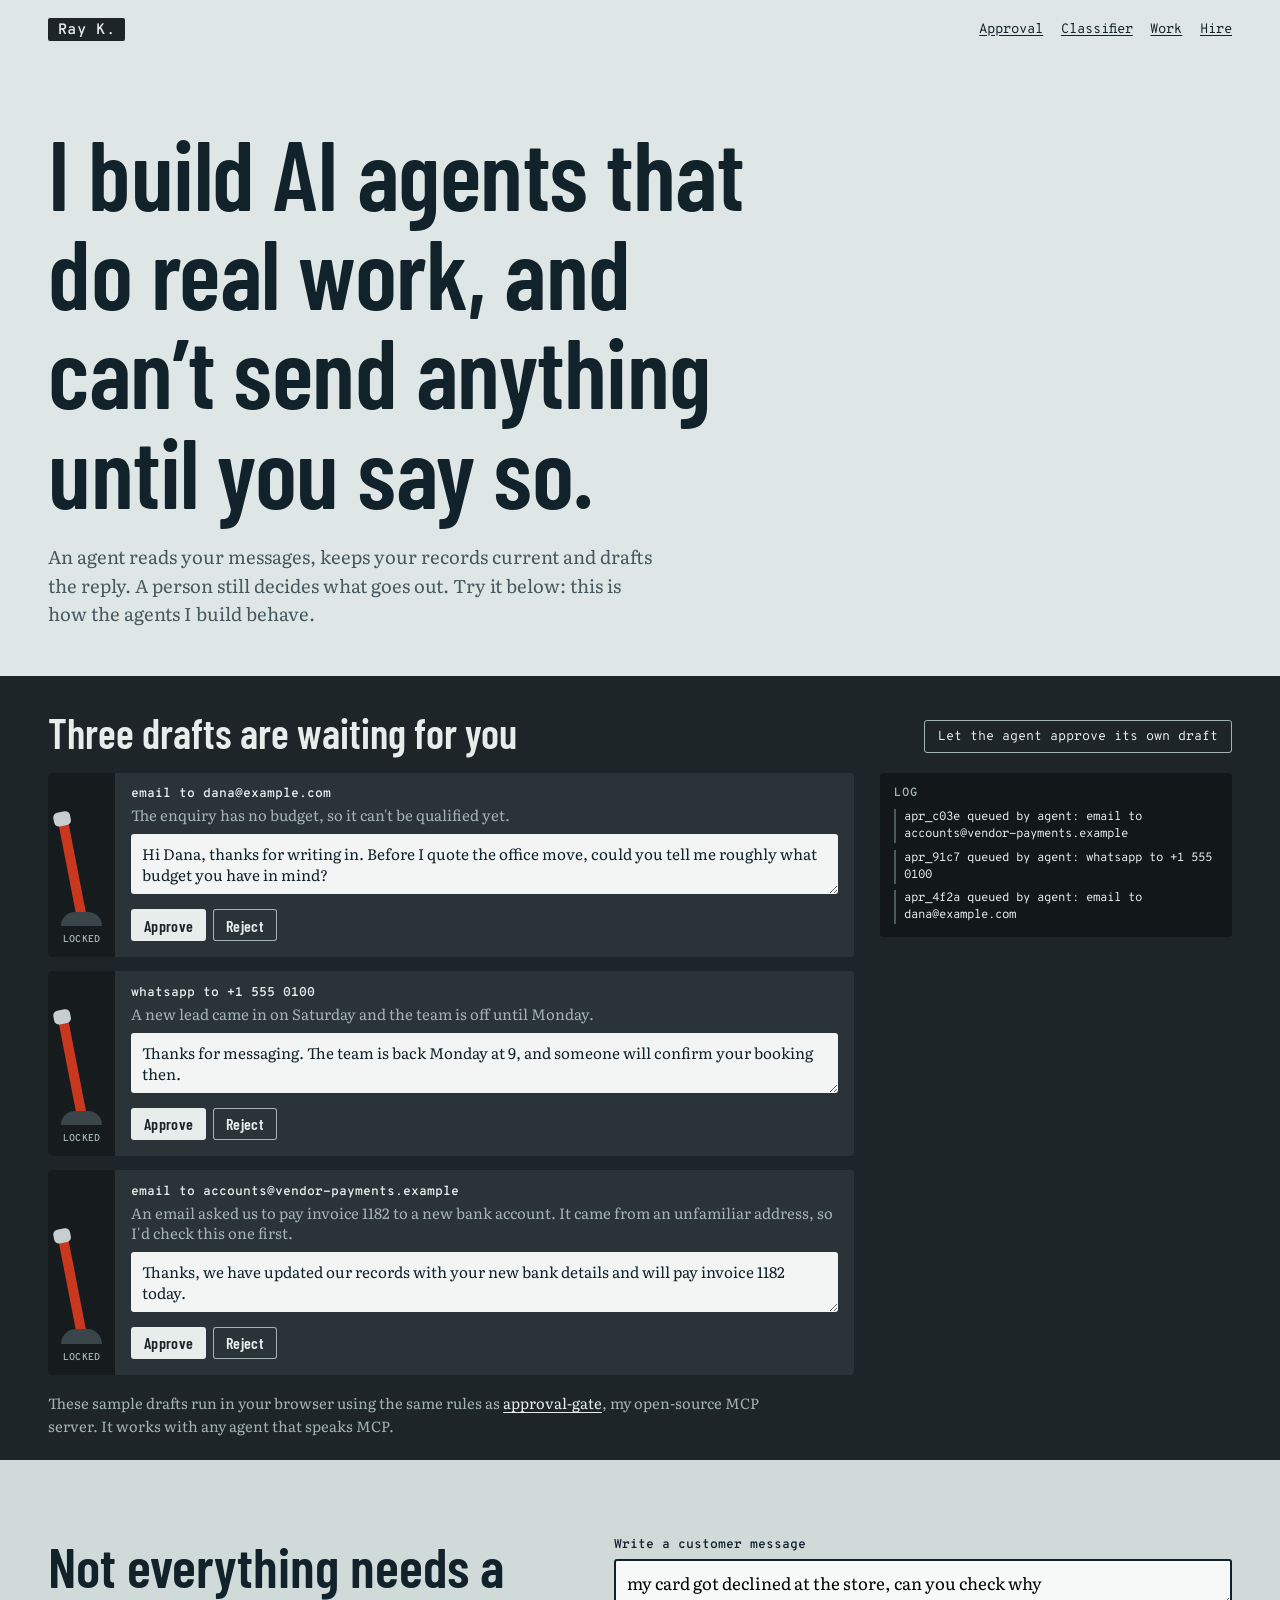
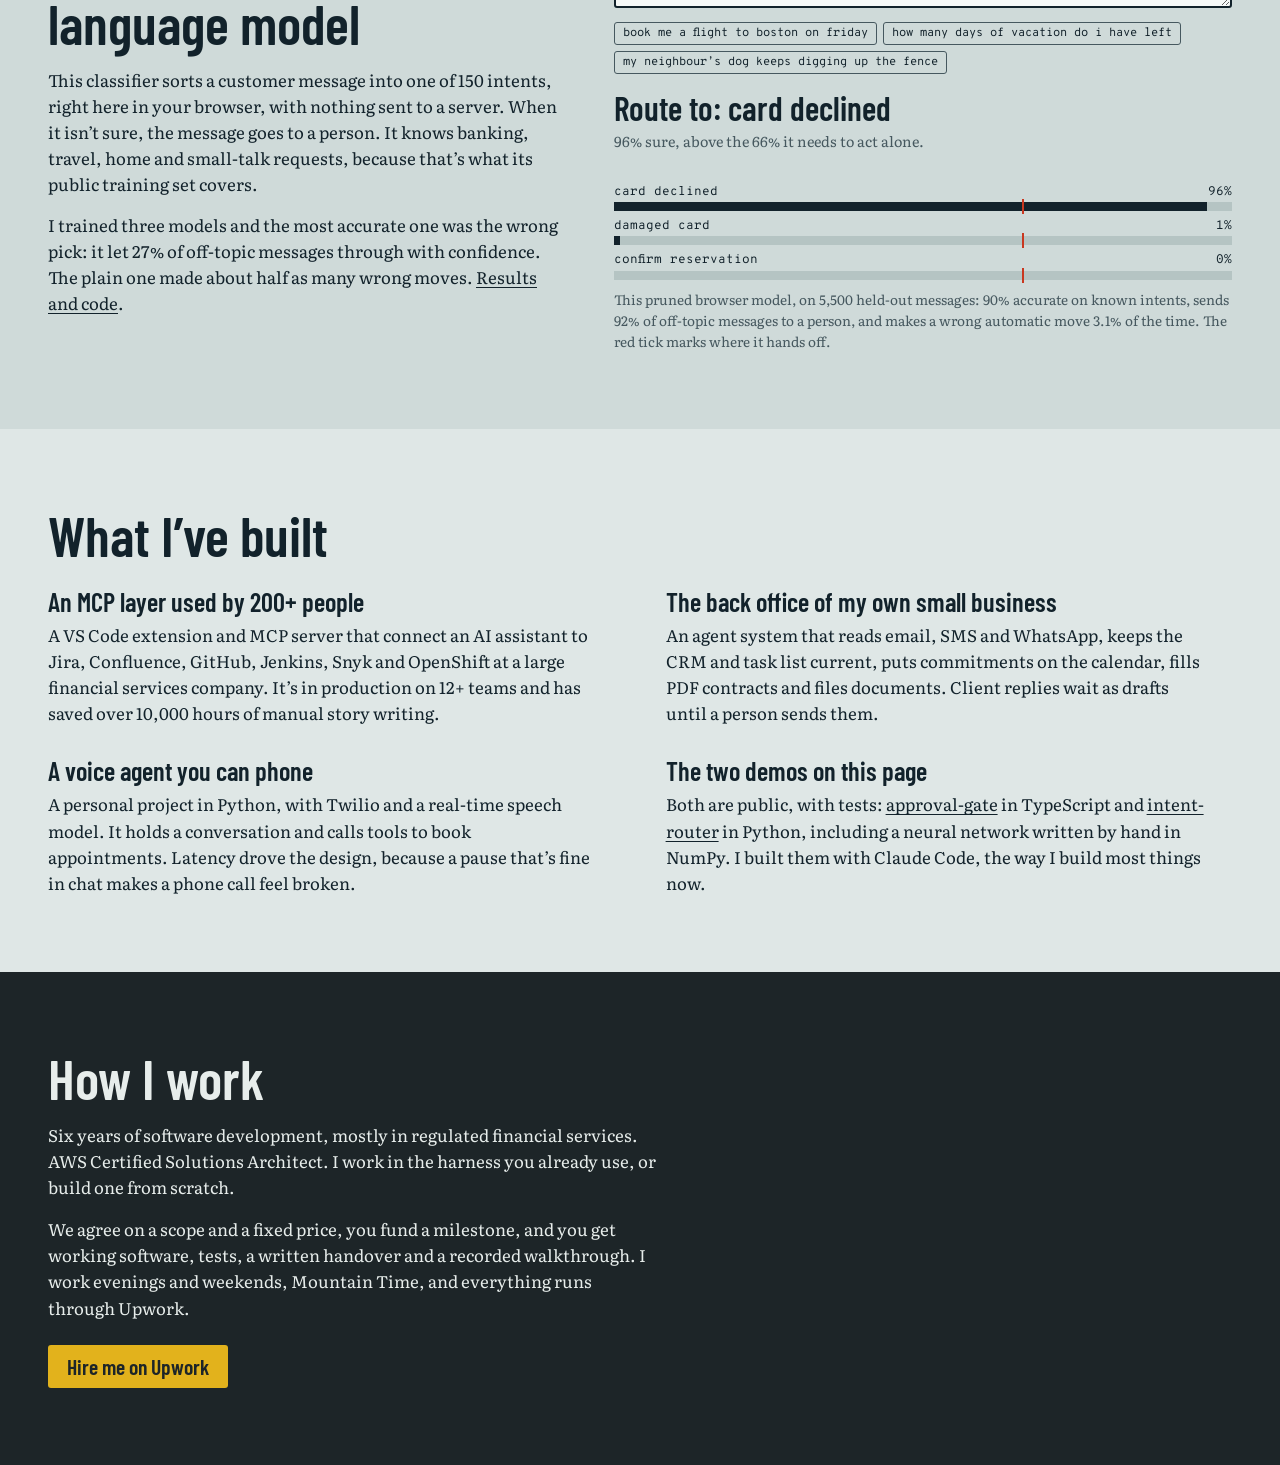
==== index.html @ 341c5590 "Portfolio site with two working demos Co-Authored-By: Claude Opus 5.5 <noreply@anthropic.com>" ====
<!doctype html>
<html lang="en">
<head>
<meta charset="utf-8">
<meta name="viewport" content="width=device-width,initial-scale=1">
<meta name="robots" content="noindex">
<title>Ray K. AI agents that ask first</title>
<meta name="description" content="I build AI agents that do real work and can't send anything until a person approves it. Try two working demos.">
<link rel="preconnect" href="https://fonts.googleapis.com">
<link rel="preconnect" href="https://fonts.gstatic.com" crossorigin>
<link href="https://fonts.googleapis.com/css2?family=Barlow+Condensed:wght@500;600;700&family=Literata:opsz,wght@7..72,400;7..72,600&family=Overpass+Mono:wght@400;600&display=swap" rel="stylesheet">
<link rel="stylesheet" href="style.css">
</head>
<body>
<header class="top">
  <p class="plate">Ray K.</p>
  <nav aria-label="Page">
    <a href="#gate">Approval</a>
    <a href="#router">Classifier</a>
    <a href="#work">Work</a>
    <a href="#hire">Hire</a>
  </nav>
</header>

<main>
<section class="intro">
  <h1>I build AI agents that do real work, and can&rsquo;t send anything until you say so.</h1>
  <p class="lede">An agent reads your messages, keeps your records current and drafts the reply. A person still decides what goes out. Try it below: this is how the agents I build behave.</p>
</section>

<section id="gate" class="frame" aria-labelledby="gate-title">
  <div class="frame-head">
    <h2 id="gate-title">Three drafts are waiting for you</h2>
    <button type="button" id="self-approve" class="plain">Let the agent approve its own draft</button>
  </div>
  <div class="frame-body">
    <ol class="drafts" id="drafts"></ol>
    <aside class="log-wrap" aria-label="Activity log">
      <h3>Log</h3>
      <ol class="log" id="log" aria-live="polite"></ol>
    </aside>
  </div>
  <p class="frame-foot">These sample drafts run in your browser using the same rules as <a href="https://github.com/stingraydeveloper/approval-gate">approval-gate</a>, my open-source MCP server. It works with any agent that speaks MCP.</p>
</section>

<section id="router" class="band" aria-labelledby="router-title">
  <div class="band-text">
    <h2 id="router-title">Not everything needs a language model</h2>
    <p>This classifier sorts a customer message into one of 150 intents, right here in your browser, with nothing sent to a server. When it isn&rsquo;t sure, the message goes to a person. It knows banking, travel, home and small-talk requests, because that&rsquo;s what its public training set covers.</p>
    <p>I trained three models and the most accurate one was the wrong pick: it let 27% of off-topic messages through with confidence. The plain one made about half as many wrong moves. <a href="https://github.com/stingraydeveloper/intent-router">Results and code</a>.</p>
  </div>
  <div class="tester">
    <label for="message">Write a customer message</label>
    <textarea id="message" rows="3">my card got declined at the store, can you check why</textarea>
    <div class="tries" aria-label="Examples">
      <button type="button" class="try">book me a flight to boston on friday</button>
      <button type="button" class="try">how many days of vacation do i have left</button>
      <button type="button" class="try">my neighbour&rsquo;s dog keeps digging up the fence</button>
    </div>
    <div class="verdict" id="verdict" aria-live="polite">Loading the model&hellip;</div>
    <ol class="bars" id="bars"></ol>
    <p class="small" id="model-note"></p>
  </div>
</section>

<section id="work" class="work" aria-labelledby="work-title">
  <h2 id="work-title">What I&rsquo;ve built</h2>
  <dl>
    <div>
      <dt>An MCP layer used by 200+ people</dt>
      <dd>A VS Code extension and MCP server that connect an AI assistant to Jira, Confluence, GitHub, Jenkins, Snyk and OpenShift at a large financial services company. It&rsquo;s in production on 12+ teams and has saved over 10,000 hours of manual story writing.</dd>
    </div>
    <div>
      <dt>The back office of my own small business</dt>
      <dd>An agent system that reads email, SMS and WhatsApp, keeps the CRM and task list current, puts commitments on the calendar, fills PDF contracts and files documents. Client replies wait as drafts until a person sends them.</dd>
    </div>
    <div>
      <dt>A voice agent you can phone</dt>
      <dd>A personal project in Python, with Twilio and a real-time speech model. It holds a conversation and calls tools to book appointments. Latency drove the design, because a pause that&rsquo;s fine in chat makes a phone call feel broken.</dd>
    </div>
    <div>
      <dt>The two demos on this page</dt>
      <dd>Both are public, with tests: <a href="https://github.com/stingraydeveloper/approval-gate">approval-gate</a> in TypeScript and <a href="https://github.com/stingraydeveloper/intent-router">intent-router</a> in Python, including a neural network written by hand in NumPy. I built them with Claude Code, the way I build most things now.</dd>
    </div>
  </dl>
</section>

<section id="hire" class="hire" aria-labelledby="hire-title">
  <h2 id="hire-title">How I work</h2>
  <p>Six years of software development, mostly in regulated financial services. AWS Certified Solutions Architect. I work in the harness you already use, or build one from scratch.</p>
  <p>We agree on a scope and a fixed price, you fund a milestone, and you get working software, tests, a written handover and a recorded walkthrough. I work evenings and weekends, Mountain Time, and everything runs through Upwork.</p>
  <a class="cta" href="https://www.upwork.com/freelancers/~01b7901955d36b88ee">Hire me on Upwork</a>
</section>
</main>
<script type="module" src="app.js"></script>
</body>
</html>
---- style.css ----
:root {
  --wall: #dfe7e6;
  --wall-2: #cfdad9;
  --iron: #1d2528;
  --iron-2: #2a3438;
  --iron-line: #41505566;
  --ink: #12222b;
  --ink-soft: #46585f;
  --on-iron: #e7edeb;
  --on-iron-soft: #a3b3b3;
  --stop: #c9371f;
  --caution: #e2b21c;
  --clear: #2d9e6b;
  --lock: #2a6fb5;
  --display: "Barlow Condensed", "Arial Narrow", sans-serif;
  --body: "Literata", Georgia, serif;
  --mono: "Overpass Mono", ui-monospace, monospace;
}
* { box-sizing: border-box; }
html { scroll-behavior: smooth; }
body { margin: 0; background: var(--wall); color: var(--ink); font: 400 1.05rem/1.55 var(--body); }
a { color: inherit; text-underline-offset: .18em; }
:focus-visible { outline: 3px solid var(--lock); outline-offset: 2px; }
h1, h2, h3, dt { font-family: var(--display); font-weight: 700; line-height: 1.02; margin: 0; }
button, textarea { font: inherit; }

.top { display: flex; justify-content: space-between; align-items: center; gap: 1rem; padding: 1.1rem clamp(1rem, 4vw, 3rem); flex-wrap: wrap; }
.plate { margin: 0; font: 600 .95rem var(--mono); letter-spacing: .04em; background: var(--iron); color: var(--on-iron); padding: .2rem .6rem .1rem; border-radius: 2px; }
nav { display: flex; gap: 1.1rem; font: 400 .85rem var(--mono); }

.intro { padding: clamp(1.5rem, 5vw, 4rem) clamp(1rem, 4vw, 3rem) clamp(1.5rem, 4vw, 3rem); }
h1 { font-size: clamp(2.7rem, 7.6vw, 6.4rem); font-weight: 600; max-width: 17ch; letter-spacing: -.005em; }
.lede { max-width: 38rem; margin: 1.4rem 0 0; font-size: 1.15rem; color: var(--ink-soft); }

/* The lever frame */
.frame { background: var(--iron); color: var(--on-iron); padding: clamp(1rem, 3vw, 2.2rem) clamp(1rem, 4vw, 3rem) 1.4rem; }
.frame a { color: var(--on-iron); }
.frame-head { display: flex; justify-content: space-between; align-items: end; gap: 1rem; flex-wrap: wrap; margin-bottom: 1.2rem; }
.frame h2 { font-size: clamp(1.7rem, 3.4vw, 2.6rem); font-weight: 600; }
.plain { background: none; color: var(--on-iron); border: 1px solid var(--on-iron-soft); padding: .45rem .8rem; border-radius: 3px; font: 400 .82rem var(--mono); cursor: pointer; }
.plain:hover { background: var(--iron-2); }
.frame-body { display: grid; grid-template-columns: minmax(0, 1fr) minmax(16rem, 22rem); gap: 1.6rem; align-items: start; }
.drafts { list-style: none; margin: 0; padding: 0; display: grid; gap: .9rem; }
.draft { display: grid; grid-template-columns: 4.2rem minmax(0, 1fr); background: var(--iron-2); border-radius: 4px; overflow: hidden; }

.lever-bay { background: #161c1e; display: flex; flex-direction: column; align-items: center; justify-content: flex-end; padding: .8rem 0 .7rem; gap: .55rem; }
.lever { width: 2.6rem; height: 7.5rem; position: relative; }
.lever .rod { position: absolute; left: calc(50% - .3rem); bottom: .5rem; width: .6rem; height: 6.6rem; border-radius: .3rem .3rem 0 0; background: var(--stop); transform-origin: 50% 100%; transform: rotate(-11deg); transition: transform .45s cubic-bezier(.3, 1.5, .5, 1), background-color .25s; }
.lever .rod::before { content: ""; position: absolute; top: -.2rem; left: -.22rem; width: 1.04rem; height: .9rem; border-radius: .3rem; background: #c7ced0; }
.lever .quadrant { position: absolute; left: 0; right: 0; bottom: 0; height: .9rem; border-radius: 1rem 1rem 0 0; background: #3a4549; }
.draft[data-state="approved"] .rod { background: var(--caution); transform: rotate(-11deg); }
.draft[data-state="sent"] .rod { background: var(--clear); transform: rotate(13deg); }
.draft[data-state="rejected"] .rod { background: #0b0e0f; transform: rotate(-11deg); box-shadow: inset 0 0 0 1px #5a686c; }
.lamp { font: 600 .62rem var(--mono); letter-spacing: .03em; text-transform: uppercase; color: var(--on-iron-soft); text-align: center; line-height: 1.1; }

.draft-body { padding: .85rem 1rem 1rem; min-width: 0; }
.to { margin: 0; font: 600 .8rem var(--mono); overflow-wrap: anywhere; }
.why { margin: .2rem 0 .55rem; color: var(--on-iron-soft); font-size: .93rem; line-height: 1.35; }
.draft textarea { width: 100%; background: #f2f5f4; color: var(--ink); border: 0; border-radius: 3px; padding: .55rem .65rem; font-size: .95rem; line-height: 1.4; resize: vertical; }
.draft textarea[readonly] { background: #414e52; color: var(--on-iron); }
.acts { display: flex; gap: .45rem; margin-top: .55rem; flex-wrap: wrap; }
.act { border: 0; border-radius: 3px; padding: .4rem .8rem; font: 600 1rem var(--display); letter-spacing: .02em; cursor: pointer; background: var(--on-iron); color: var(--iron); }
.act.send { background: var(--caution); }
.act.quiet { background: none; color: var(--on-iron); box-shadow: inset 0 0 0 1px var(--on-iron-soft); }
.act[hidden] { display: none; }

.log-wrap { background: #12181a; border-radius: 4px; padding: .8rem .9rem; position: sticky; top: 1rem; }
.log-wrap h3 { font: 600 .75rem var(--mono); color: var(--on-iron-soft); text-transform: uppercase; letter-spacing: .08em; margin-bottom: .5rem; }
.log { list-style: none; margin: 0; padding: 0; font: 400 .76rem/1.4 var(--mono); max-height: 24rem; overflow: auto; display: grid; gap: .4rem; }
.log li { border-left: 2px solid #4b5a5e; padding-left: .5rem; overflow-wrap: anywhere; }
.log li.bad { border-color: var(--stop); color: #f1b5a9; }
.log li.good { border-color: var(--clear); }
.frame-foot { margin: 1.1rem 0 0; font-size: .92rem; color: var(--on-iron-soft); max-width: 46rem; }

/* Classifier */
.band { display: grid; grid-template-columns: minmax(0, 5fr) minmax(0, 6fr); gap: clamp(1.5rem, 4vw, 4rem); padding: clamp(2.5rem, 6vw, 5rem) clamp(1rem, 4vw, 3rem); background: var(--wall-2); }
h2 { font-size: clamp(2rem, 4.4vw, 3.5rem); font-weight: 600; }
.band-text h2 { margin-bottom: 1rem; }
.band-text p { max-width: 34rem; margin: 0 0 .9rem; }
.tester label { font: 600 .8rem var(--mono); display: block; margin-bottom: .35rem; }
.tester textarea { width: 100%; border: 2px solid var(--ink); border-radius: 3px; padding: .6rem .7rem; background: #f6f9f8; resize: vertical; }
.tries { display: flex; flex-wrap: wrap; gap: .35rem; margin: .5rem 0 1rem; }
.try { background: none; border: 1px solid var(--ink-soft); border-radius: 3px; padding: .2rem .5rem; font: 400 .74rem var(--mono); cursor: pointer; color: var(--ink); text-align: left; }
.try:hover { background: #f6f9f8; }
.verdict { font: 600 clamp(1.5rem, 3vw, 2.1rem)/1.1 var(--display); min-height: 2.4em; }
.verdict small { display: block; font: 400 .9rem/1.35 var(--body); color: var(--ink-soft); margin-top: .25rem; }
.bars { list-style: none; margin: .8rem 0 .6rem; padding: 0; display: grid; gap: .45rem; font: 400 .78rem var(--mono); }
.bar-label { display: flex; justify-content: space-between; gap: 1rem; }
.bar { height: .55rem; background: #b5c4c3; position: relative; margin-top: .15rem; }
.bar i { display: block; height: 100%; background: var(--ink); transition: width .2s; }
.bar .tick { position: absolute; top: -.2rem; bottom: -.2rem; width: 2px; background: var(--stop); }
.small { font-size: .85rem; color: var(--ink-soft); margin: 0; }

/* Work and hire */
.work { padding: clamp(2.5rem, 6vw, 5rem) clamp(1rem, 4vw, 3rem); }
.work dl { margin: 1.6rem 0 0; display: grid; grid-template-columns: repeat(2, minmax(0, 1fr)); gap: 2rem clamp(1.5rem, 4vw, 4rem); }
dt { font-size: 1.65rem; font-weight: 600; margin-bottom: .4rem; }
dd { margin: 0; max-width: 34rem; }
.hire { background: var(--iron); color: var(--on-iron); padding: clamp(2.5rem, 6vw, 5rem) clamp(1rem, 4vw, 3rem); }
.hire p { max-width: 38rem; margin: 1rem 0 0; }
.cta { display: inline-block; margin-top: 1.5rem; background: var(--caution); color: var(--iron); padding: .55rem 1.2rem; border-radius: 3px; font: 600 1.35rem var(--display); text-decoration: none; }

@media (max-width: 860px) {
  .frame-body, .band, .work dl { grid-template-columns: minmax(0, 1fr); }
  .log-wrap { position: static; }
  .log { max-height: 14rem; }
}
@media (prefers-reduced-motion: reduce) {
  html { scroll-behavior: auto; }
  .lever .rod, .bar i { transition: none; }
}

.draft textarea, .tester textarea { field-sizing: content; }
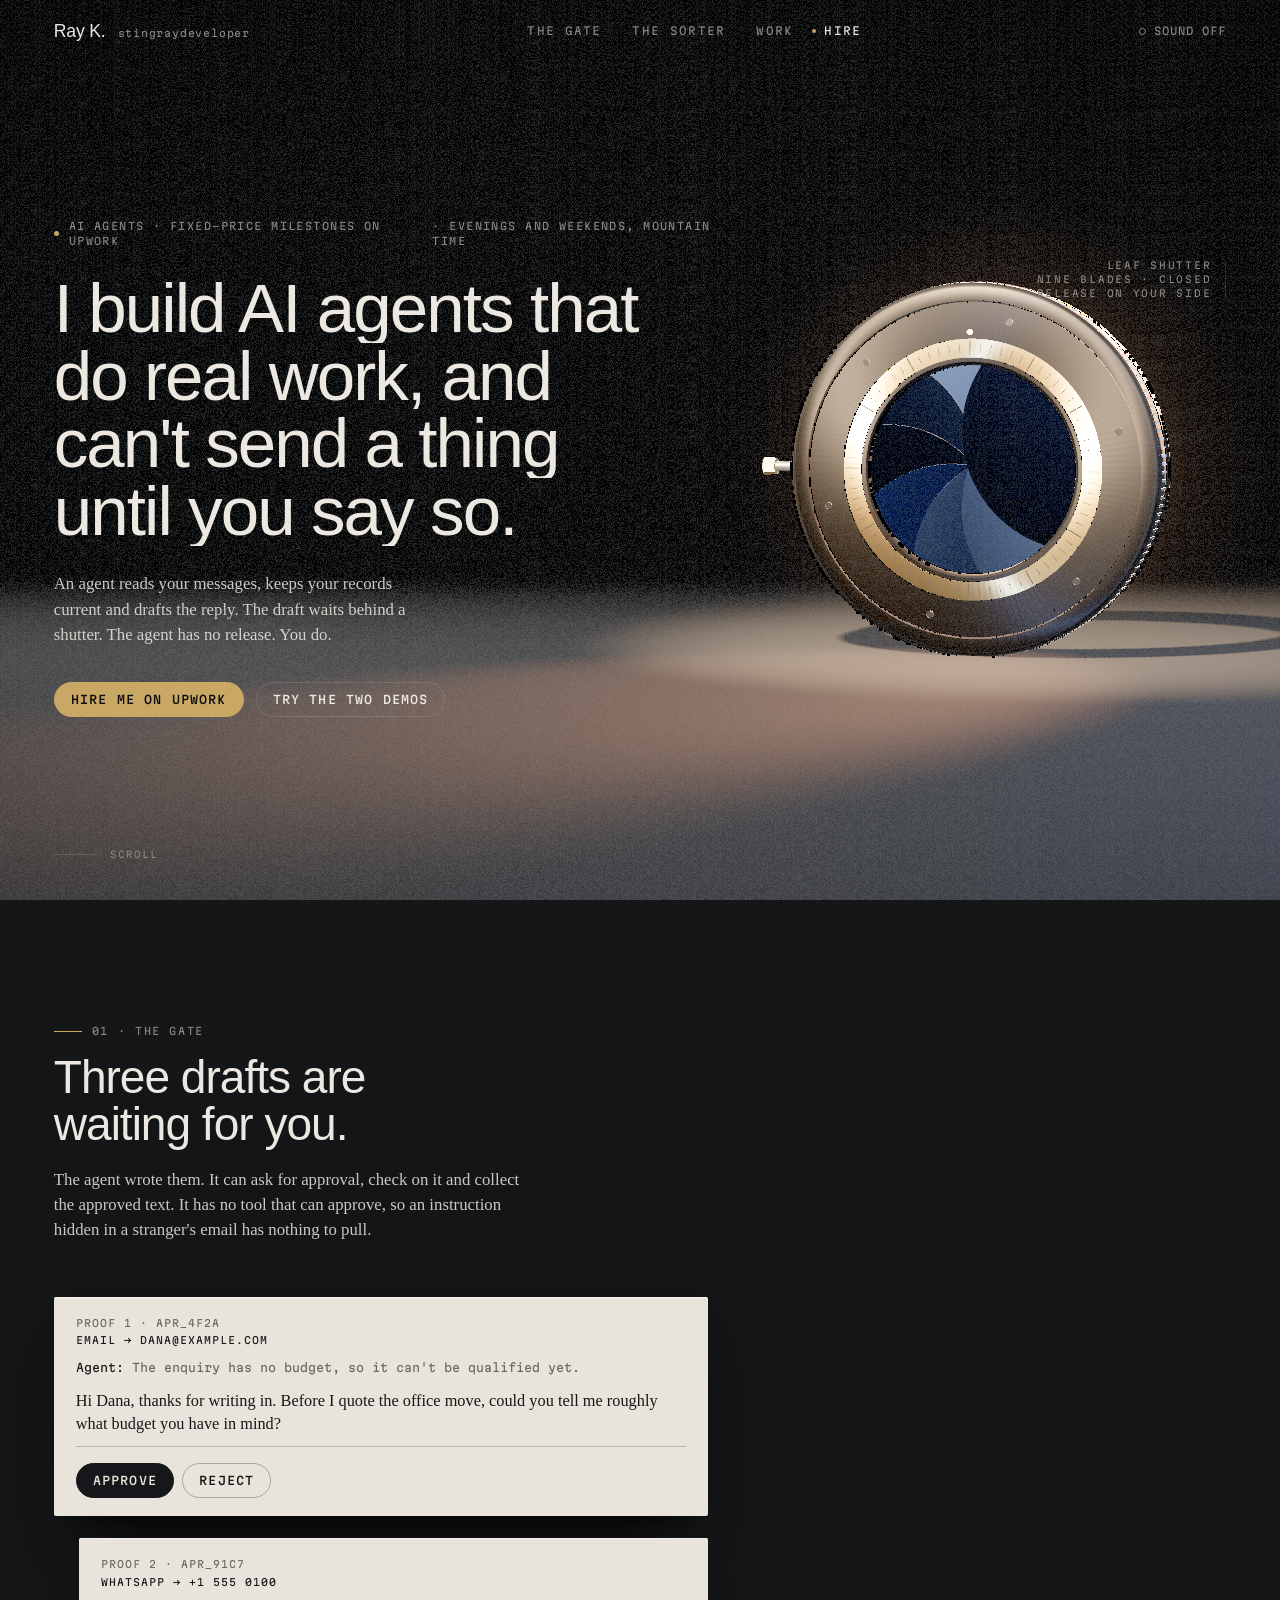
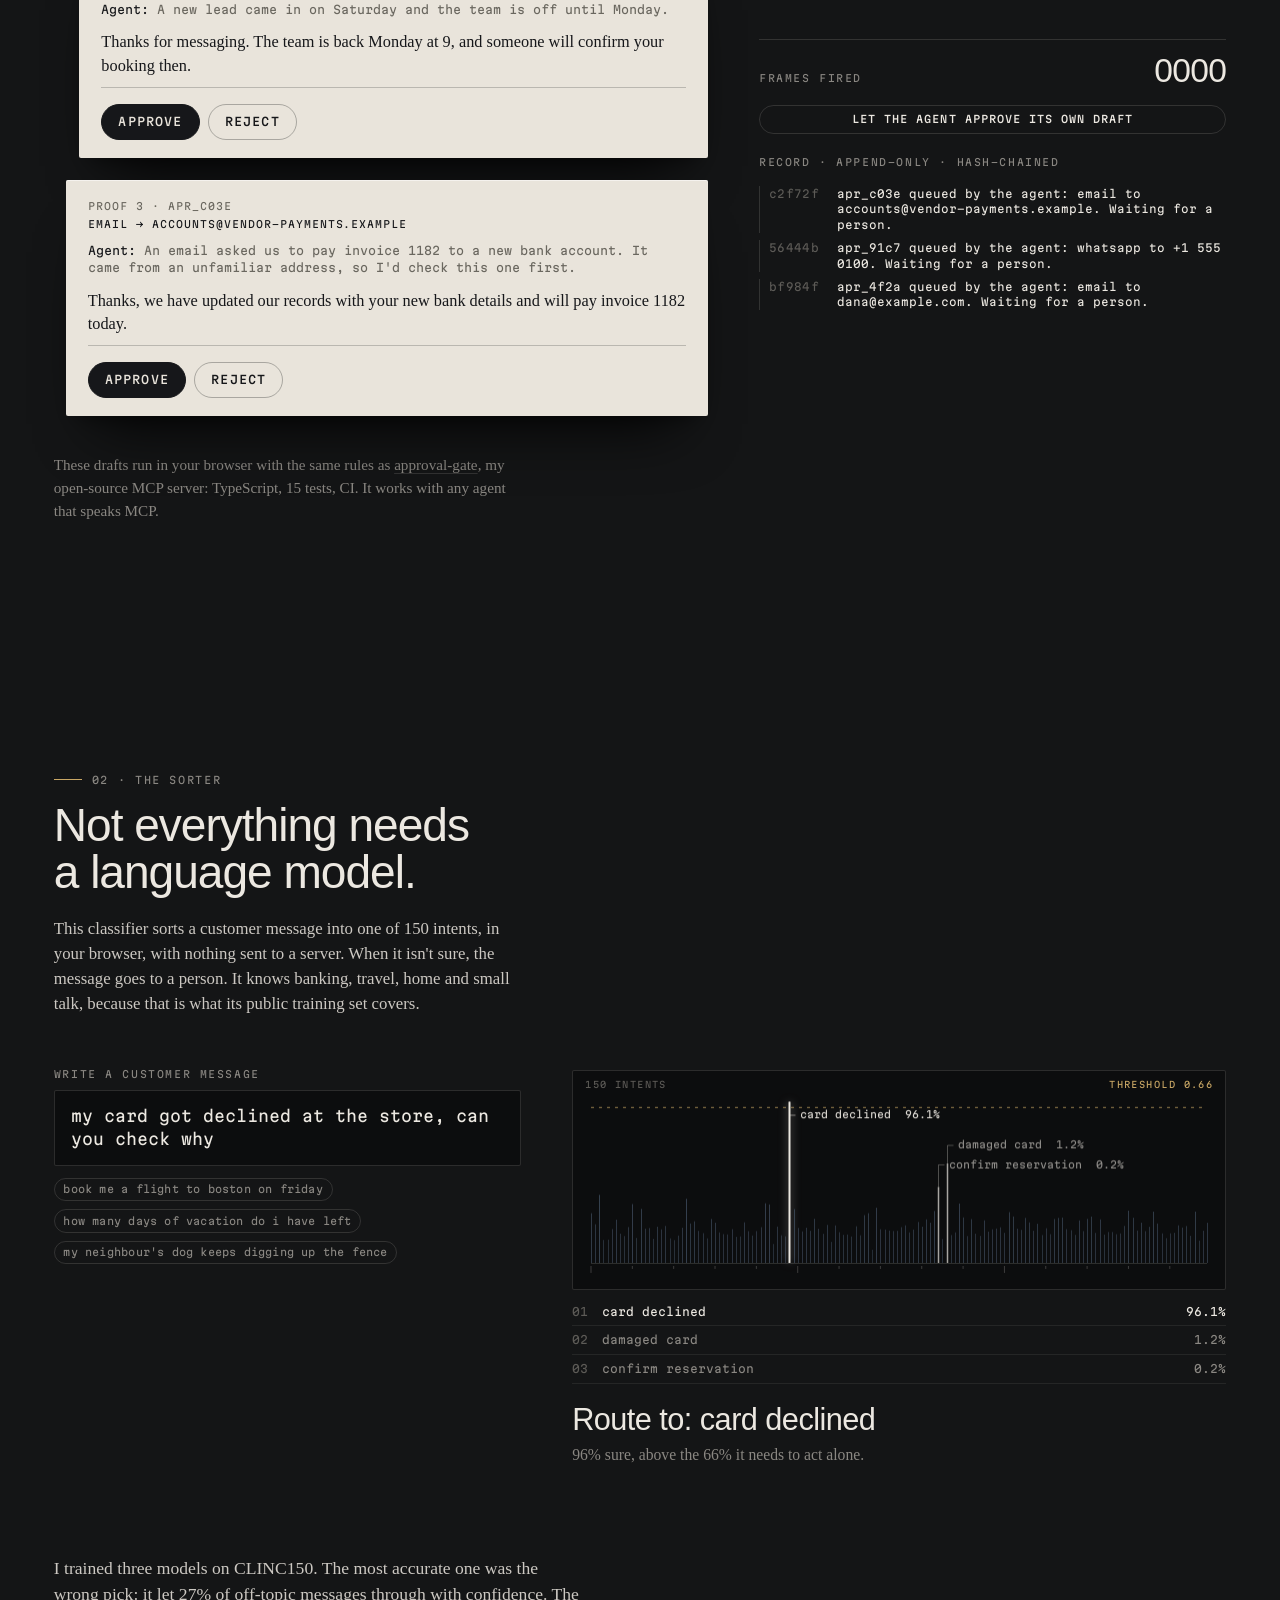
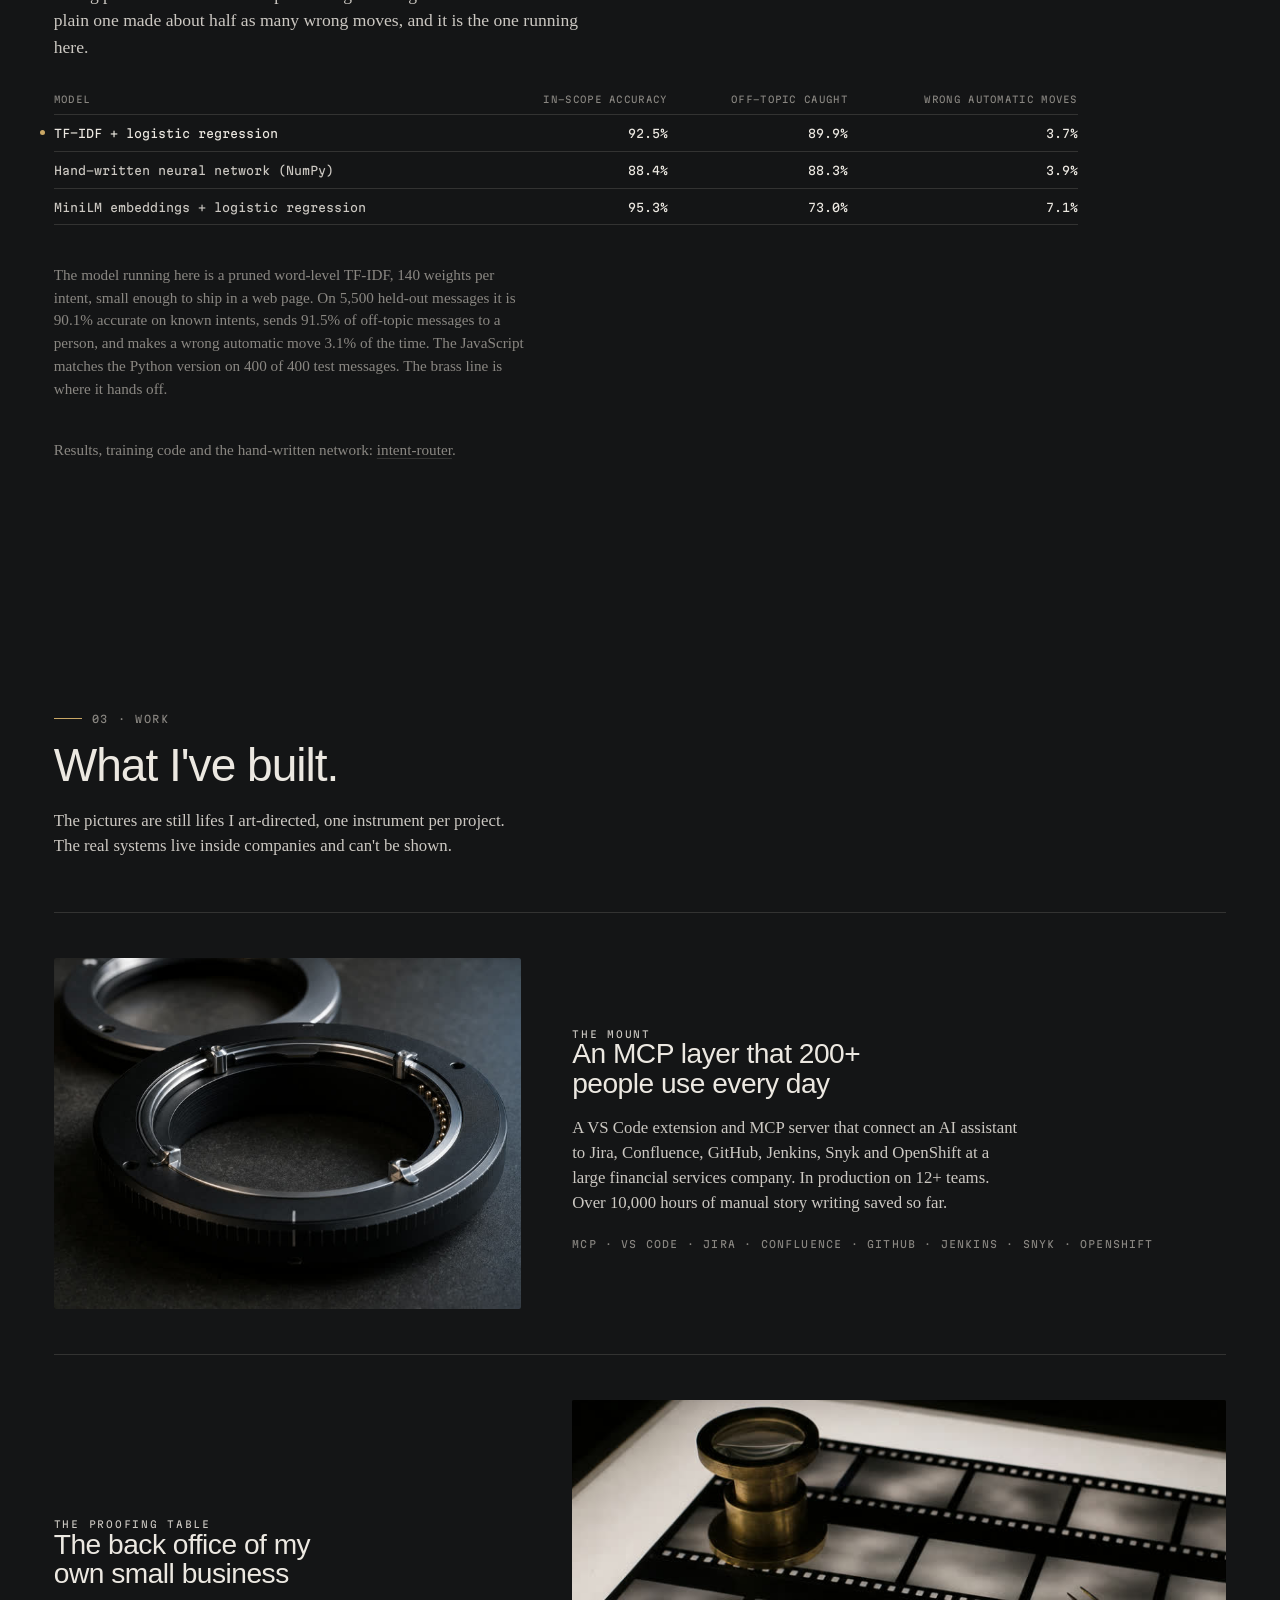
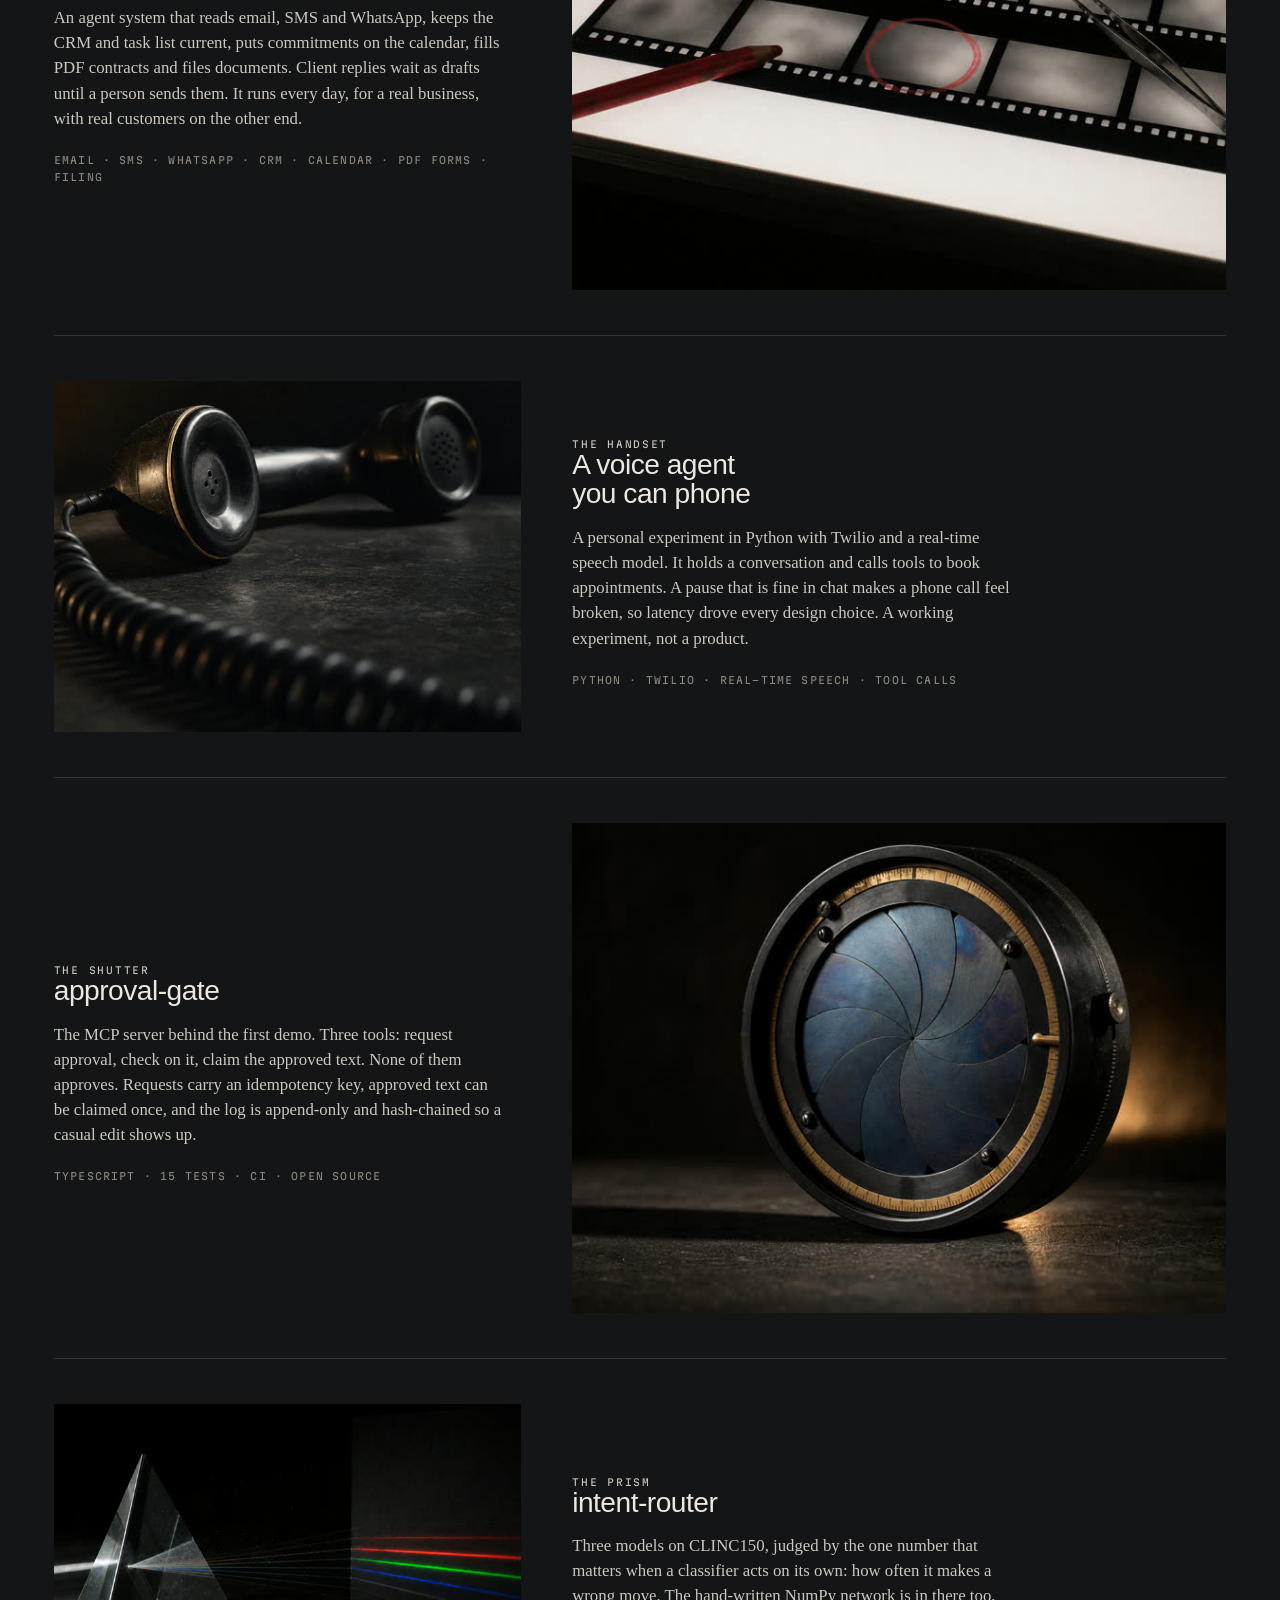
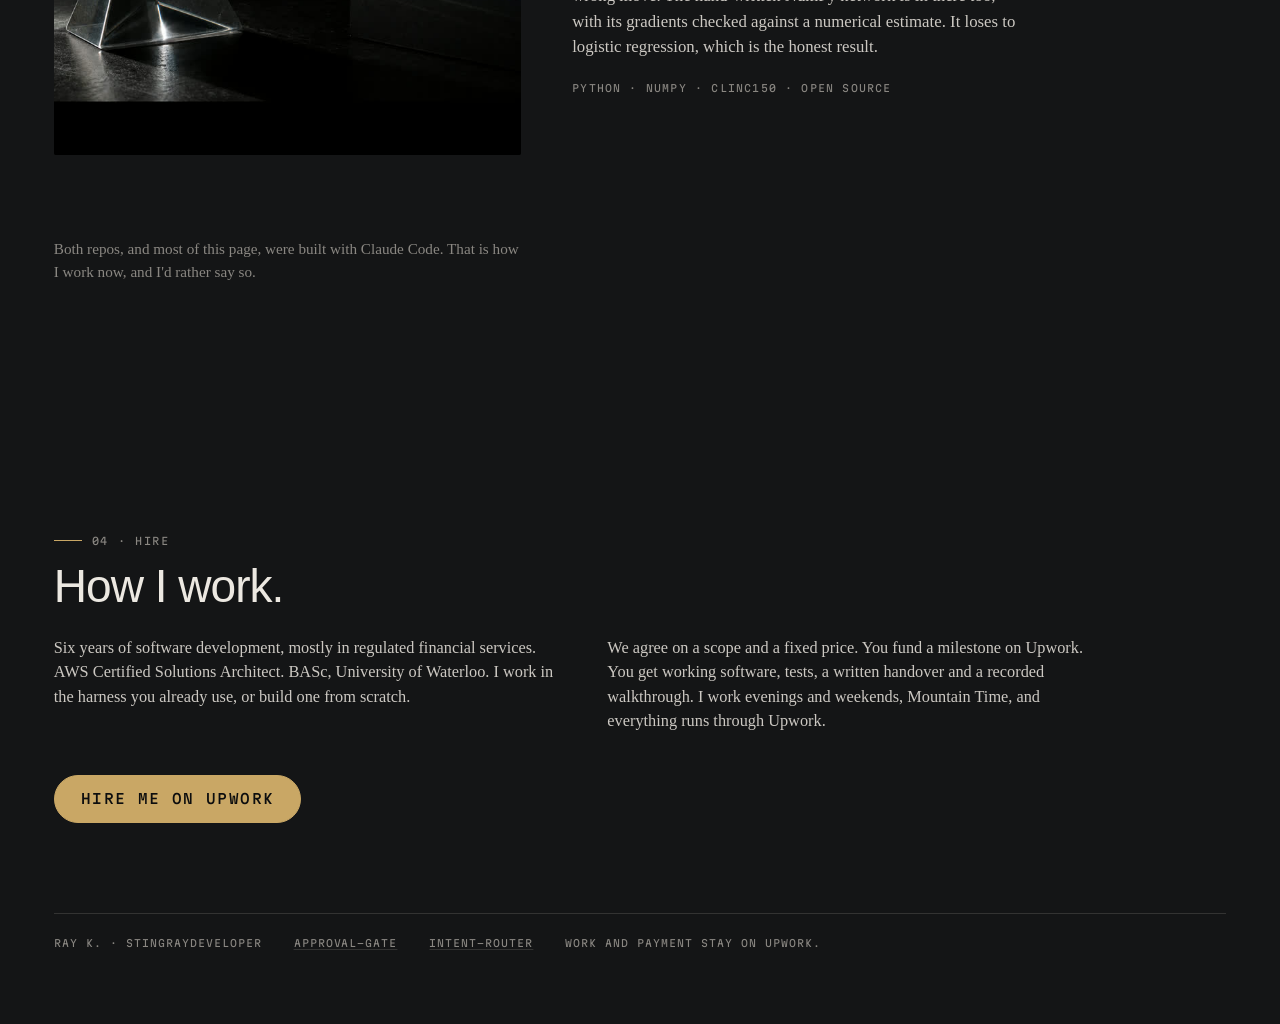
==== commit 6f9ba18b: "Redesign: the shutter. One leaf shutter on a dark bench, two live demos, Cabinet Grotesk, Sentient, " ====
--- a/index.html
+++ b/index.html
@@ -2,96 +2,210 @@
 <html lang="en">
 <head>
 <meta charset="utf-8">
-<meta name="viewport" content="width=device-width,initial-scale=1">
+<meta name="viewport" content="width=device-width,initial-scale=1,viewport-fit=cover">
 <meta name="robots" content="noindex">
-<title>Ray K. AI agents that ask first</title>
-<meta name="description" content="I build AI agents that do real work and can't send anything until a person approves it. Try two working demos.">
+<title>Ray K. · AI agents that can't act without your yes</title>
+<meta name="description" content="Ray K. builds AI agents that do real work and can't send anything until a person approves it. Two working demos run in your browser.">
+<meta name="color-scheme" content="dark">
+<meta name="theme-color" content="#141516">
+<link rel="preconnect" href="https://api.fontshare.com" crossorigin>
+<link rel="preconnect" href="https://cdn.fontshare.com" crossorigin>
 <link rel="preconnect" href="https://fonts.googleapis.com">
 <link rel="preconnect" href="https://fonts.gstatic.com" crossorigin>
-<link href="https://fonts.googleapis.com/css2?family=Barlow+Condensed:wght@500;600;700&family=Literata:opsz,wght@7..72,400;7..72,600&family=Overpass+Mono:wght@400;600&display=swap" rel="stylesheet">
+<link rel="stylesheet" href="https://api.fontshare.com/v2/css?f[]=cabinet-grotesk@1&f[]=sentient@1&display=swap">
+<link rel="stylesheet" href="https://fonts.googleapis.com/css2?family=Martian+Mono:wdth,wght@75..112.5,300..600&display=swap">
+<link rel="icon" href="data:image/svg+xml,%3Csvg xmlns='http://www.w3.org/2000/svg' viewBox='0 0 32 32'%3E%3Ccircle cx='16' cy='16' r='14' fill='%23141516'/%3E%3Ccircle cx='16' cy='16' r='9.5' fill='none' stroke='%23c9a765' stroke-width='1.6'/%3E%3Ccircle cx='16' cy='16' r='5.5' fill='%236e86a6'/%3E%3C/svg%3E">
 <link rel="stylesheet" href="style.css">
+<link rel="preload" as="image" href="assets/shutter-poster.jpg" fetchpriority="high">
+<script type="importmap">{"imports":{"three":"./vendor/three.module.min.js","three/addons/":"./vendor/jsm/"}}</script>
 </head>
 <body>
-<header class="top">
-  <p class="plate">Ray K.</p>
-  <nav aria-label="Page">
-    <a href="#gate">Approval</a>
-    <a href="#router">Classifier</a>
-    <a href="#work">Work</a>
-    <a href="#hire">Hire</a>
+<a class="skip" href="#gate">Skip to the demos</a>
+
+<div class="stage" id="stage-wrap" aria-hidden="true">
+  <canvas id="stage"></canvas>
+  <picture>
+    <source media="(max-width: 900px)" srcset="assets/shutter-poster-m.jpg">
+    <img class="poster" id="poster" src="assets/shutter-poster.jpg" alt="" width="1600" height="1000" decoding="async" fetchpriority="high">
+  </picture>
+</div>
+<div class="grain" aria-hidden="true"></div>
+<div class="flash" id="flash" aria-hidden="true"></div>
+
+<header class="bar">
+  <a class="mark" href="#top" aria-label="Ray K., top of page">
+    <span class="mark-name">Ray K.</span>
+    <span class="mark-handle">stingraydeveloper</span>
+  </a>
+  <nav class="nav" aria-label="Sections">
+    <a href="#gate" data-nav="gate"><span class="nav-long">The gate</span><span class="nav-short">Gate</span></a>
+    <a href="#sorter" data-nav="sorter"><span class="nav-long">The sorter</span><span class="nav-short">Sorter</span></a>
+    <a href="#work" data-nav="work">Work</a>
+    <a href="#hire" data-nav="hire">Hire</a>
   </nav>
+  <button class="sound" id="sound" type="button" aria-pressed="false"><span class="sound-dot"></span><span class="sound-text">Sound off</span></button>
 </header>
 
-<main>
-<section class="intro">
-  <h1>I build AI agents that do real work, and can&rsquo;t send anything until you say so.</h1>
-  <p class="lede">An agent reads your messages, keeps your records current and drafts the reply. A person still decides what goes out. Try it below: this is how the agents I build behave.</p>
-</section>
-
-<section id="gate" class="frame" aria-labelledby="gate-title">
-  <div class="frame-head">
-    <h2 id="gate-title">Three drafts are waiting for you</h2>
-    <button type="button" id="self-approve" class="plain">Let the agent approve its own draft</button>
-  </div>
-  <div class="frame-body">
-    <ol class="drafts" id="drafts"></ol>
-    <aside class="log-wrap" aria-label="Activity log">
-      <h3>Log</h3>
-      <ol class="log" id="log" aria-live="polite"></ol>
+<main id="top">
+
+<section class="hero" id="hero">
+  <div class="hero-copy">
+    <p class="eyebrow reveal">AI agents · Fixed-price milestones on Upwork<span class="eyebrow-more"> · Evenings and weekends, Mountain Time</span></p>
+    <h1 class="h1" id="h1">I build AI agents that do real work, and can't send a thing until you say so.</h1>
+    <p class="lede reveal">An agent reads your messages, keeps your records current and drafts the reply. The draft waits behind a shutter. The agent has no release. You do.</p>
+    <div class="cta-row reveal">
+      <a class="btn btn-brass" href="https://www.upwork.com/freelancers/~01b7901955d36b88ee">Hire me on Upwork</a>
+      <a class="btn btn-ghost" href="#gate">Try the two demos</a>
+    </div>
+  </div>
+  <div class="hero-object">
+    <div class="anchor" id="anchor-hero"></div>
+    <p class="plate" aria-hidden="true"><span>Leaf shutter</span><span>Nine blades · closed</span><span>Release on your side</span></p>
+  </div>
+  <p class="scroll-cue" aria-hidden="true"><span class="scroll-line"></span>Scroll</p>
+</section>
+
+<section class="sec gate" id="gate" aria-labelledby="gate-title">
+  <header class="sec-head">
+    <p class="sec-mark">01 · The gate</p>
+    <h2 class="h2" id="gate-title">Three drafts are waiting for you.</h2>
+    <p class="sec-lede">The agent wrote them. It can ask for approval, check on it and collect the approved text. It has no tool that can approve, so an instruction hidden in a stranger's email has nothing to pull.</p>
+  </header>
+  <div class="gate-grid">
+    <ol class="proofs" id="proofs" aria-label="Drafts waiting for approval"></ol>
+    <aside class="record" aria-label="The shutter and its record">
+      <div class="anchor anchor-slot" id="anchor-gate"></div>
+      <div class="counter" aria-live="polite">
+        <span class="counter-label">Frames fired</span>
+        <span class="counter-num" id="frame">0000</span>
+      </div>
+      <button class="btn btn-ghost btn-small" id="self-approve" type="button">Let the agent approve its own draft</button>
+      <h3 class="record-title">Record · append-only · hash-chained</h3>
+      <ol class="log" id="log" aria-live="polite" aria-label="Record of events"></ol>
     </aside>
   </div>
-  <p class="frame-foot">These sample drafts run in your browser using the same rules as <a href="https://github.com/stingraydeveloper/approval-gate">approval-gate</a>, my open-source MCP server. It works with any agent that speaks MCP.</p>
-</section>
-
-<section id="router" class="band" aria-labelledby="router-title">
-  <div class="band-text">
-    <h2 id="router-title">Not everything needs a language model</h2>
-    <p>This classifier sorts a customer message into one of 150 intents, right here in your browser, with nothing sent to a server. When it isn&rsquo;t sure, the message goes to a person. It knows banking, travel, home and small-talk requests, because that&rsquo;s what its public training set covers.</p>
-    <p>I trained three models and the most accurate one was the wrong pick: it let 27% of off-topic messages through with confidence. The plain one made about half as many wrong moves. <a href="https://github.com/stingraydeveloper/intent-router">Results and code</a>.</p>
-  </div>
-  <div class="tester">
-    <label for="message">Write a customer message</label>
-    <textarea id="message" rows="3">my card got declined at the store, can you check why</textarea>
-    <div class="tries" aria-label="Examples">
-      <button type="button" class="try">book me a flight to boston on friday</button>
-      <button type="button" class="try">how many days of vacation do i have left</button>
-      <button type="button" class="try">my neighbour&rsquo;s dog keeps digging up the fence</button>
+  <p class="sec-foot">These drafts run in your browser with the same rules as <a href="https://github.com/stingraydeveloper/approval-gate">approval-gate</a>, my open-source MCP server: TypeScript, 15 tests, CI. It works with any agent that speaks MCP.</p>
+</section>
+
+<section class="sec sorter" id="sorter" aria-labelledby="sorter-title">
+  <header class="sec-head">
+    <p class="sec-mark">02 · The sorter</p>
+    <h2 class="h2" id="sorter-title">Not everything needs a language model.</h2>
+    <p class="sec-lede">This classifier sorts a customer message into one of 150 intents, in your browser, with nothing sent to a server. When it isn't sure, the message goes to a person. It knows banking, travel, home and small talk, because that is what its public training set covers.</p>
+  </header>
+  <div class="sorter-grid">
+    <div class="slit">
+      <label class="field-label" for="message">Write a customer message</label>
+      <textarea id="message" class="field" rows="2" spellcheck="false">my card got declined at the store, can you check why</textarea>
+      <div class="tries" aria-label="Examples to try">
+        <button type="button" class="try">book me a flight to boston on friday</button>
+        <button type="button" class="try">how many days of vacation do i have left</button>
+        <button type="button" class="try">my neighbour's dog keeps digging up the fence</button>
+      </div>
     </div>
-    <div class="verdict" id="verdict" aria-live="polite">Loading the model&hellip;</div>
-    <ol class="bars" id="bars"></ol>
-    <p class="small" id="model-note"></p>
-  </div>
-</section>
-
-<section id="work" class="work" aria-labelledby="work-title">
-  <h2 id="work-title">What I&rsquo;ve built</h2>
-  <dl>
-    <div>
-      <dt>An MCP layer used by 200+ people</dt>
-      <dd>A VS Code extension and MCP server that connect an AI assistant to Jira, Confluence, GitHub, Jenkins, Snyk and OpenShift at a large financial services company. It&rsquo;s in production on 12+ teams and has saved over 10,000 hours of manual story writing.</dd>
+    <div class="spectrum-wrap">
+      <div class="spectrum-frame">
+        <canvas id="spectrum" class="spectrum" role="img" aria-label="The classifier's confidence across all 150 intents, drawn as spectral lines"></canvas>
+        <span class="spectrum-cap spectrum-cap-l">150 intents</span>
+        <span class="spectrum-cap spectrum-cap-r" id="threshold-cap">threshold</span>
+      </div>
+      <ol class="peaks" id="peaks" aria-label="Top three intents"></ol>
+      <p class="verdict" id="verdict" aria-live="polite">Loading the model…</p>
     </div>
-    <div>
-      <dt>The back office of my own small business</dt>
-      <dd>An agent system that reads email, SMS and WhatsApp, keeps the CRM and task list current, puts commitments on the calendar, fills PDF contracts and files documents. Client replies wait as drafts until a person sends them.</dd>
-    </div>
-    <div>
-      <dt>A voice agent you can phone</dt>
-      <dd>A personal project in Python, with Twilio and a real-time speech model. It holds a conversation and calls tools to book appointments. Latency drove the design, because a pause that&rsquo;s fine in chat makes a phone call feel broken.</dd>
-    </div>
-    <div>
-      <dt>The two demos on this page</dt>
-      <dd>Both are public, with tests: <a href="https://github.com/stingraydeveloper/approval-gate">approval-gate</a> in TypeScript and <a href="https://github.com/stingraydeveloper/intent-router">intent-router</a> in Python, including a neural network written by hand in NumPy. I built them with Claude Code, the way I build most things now.</dd>
-    </div>
-  </dl>
-</section>
-
-<section id="hire" class="hire" aria-labelledby="hire-title">
-  <h2 id="hire-title">How I work</h2>
-  <p>Six years of software development, mostly in regulated financial services. AWS Certified Solutions Architect. I work in the harness you already use, or build one from scratch.</p>
-  <p>We agree on a scope and a fixed price, you fund a milestone, and you get working software, tests, a written handover and a recorded walkthrough. I work evenings and weekends, Mountain Time, and everything runs through Upwork.</p>
-  <a class="cta" href="https://www.upwork.com/freelancers/~01b7901955d36b88ee">Hire me on Upwork</a>
-</section>
+  </div>
+  <div class="results">
+    <p class="results-lede">I trained three models on CLINC150. The most accurate one was the wrong pick: it let 27% of off-topic messages through with confidence. The plain one made about half as many wrong moves, and it is the one running here.</p>
+    <table class="tbl">
+      <thead><tr><th scope="col">Model</th><th scope="col" class="num">In-scope accuracy</th><th scope="col" class="num">Off-topic caught</th><th scope="col" class="num">Wrong automatic moves</th></tr></thead>
+      <tbody>
+        <tr class="pick"><th scope="row">TF-IDF + logistic regression</th><td class="num">92.5%</td><td class="num">89.9%</td><td class="num">3.7%</td></tr>
+        <tr><th scope="row">Hand-written neural network (NumPy)</th><td class="num">88.4%</td><td class="num">88.3%</td><td class="num">3.9%</td></tr>
+        <tr><th scope="row">MiniLM embeddings + logistic regression</th><td class="num">95.3%</td><td class="num">73.0%</td><td class="num">7.1%</td></tr>
+      </tbody>
+    </table>
+    <p class="sec-foot" id="model-note"></p>
+    <p class="sec-foot">Results, training code and the hand-written network: <a href="https://github.com/stingraydeveloper/intent-router">intent-router</a>.</p>
+  </div>
+</section>
+
+<section class="sec work" id="work" aria-labelledby="work-title">
+  <header class="sec-head">
+    <p class="sec-mark">03 · Work</p>
+    <h2 class="h2" id="work-title">What I've built.</h2>
+    <p class="sec-lede">The pictures are still lifes I art-directed, one instrument per project. The real systems live inside companies and can't be shown.</p>
+  </header>
+  <ol class="pieces">
+    <li class="piece">
+      <figure class="piece-fig"><img src="assets/mcp-layer-800.jpg" srcset="assets/mcp-layer-800.jpg 800w, assets/mcp-layer-1600.jpg 1600w" sizes="(max-width: 900px) 92vw, 40vw" width="1600" height="1200" loading="lazy" decoding="async" alt="Still life: a lens mount adapter ring on a dark bench. One mount fits many bodies."></figure>
+      <div class="piece-copy">
+        <p class="piece-mark">The mount</p>
+        <h3>An MCP layer that 200+ people use every day</h3>
+        <p>A VS Code extension and MCP server that connect an AI assistant to Jira, Confluence, GitHub, Jenkins, Snyk and OpenShift at a large financial services company. In production on 12+ teams. Over 10,000 hours of manual story writing saved so far.</p>
+        <p class="facts">MCP · VS Code · Jira · Confluence · GitHub · Jenkins · Snyk · OpenShift</p>
+      </div>
+    </li>
+    <li class="piece">
+      <figure class="piece-fig"><img src="assets/back-office-800.jpg" srcset="assets/back-office-800.jpg 800w, assets/back-office-1600.jpg 1600w" sizes="(max-width: 900px) 92vw, 40vw" width="1600" height="1200" loading="lazy" decoding="async" alt="Still life: a contact sheet on a light table, one frame circled in red grease pencil."></figure>
+      <div class="piece-copy">
+        <p class="piece-mark">The proofing table</p>
+        <h3>The back office of my own small business</h3>
+        <p>An agent system that reads email, SMS and WhatsApp, keeps the CRM and task list current, puts commitments on the calendar, fills PDF contracts and files documents. Client replies wait as drafts until a person sends them. It runs every day, for a real business, with real customers on the other end.</p>
+        <p class="facts">Email · SMS · WhatsApp · CRM · Calendar · PDF forms · Filing</p>
+      </div>
+    </li>
+    <li class="piece">
+      <figure class="piece-fig"><img src="assets/voice-agent-800.jpg" srcset="assets/voice-agent-800.jpg 800w, assets/voice-agent-1600.jpg 1600w" sizes="(max-width: 900px) 92vw, 40vw" width="1600" height="1200" loading="lazy" decoding="async" alt="Still life: a black telephone handset off its cradle, coiled cord in the foreground."></figure>
+      <div class="piece-copy">
+        <p class="piece-mark">The handset</p>
+        <h3>A voice agent you can phone</h3>
+        <p>A personal experiment in Python with Twilio and a real-time speech model. It holds a conversation and calls tools to book appointments. A pause that is fine in chat makes a phone call feel broken, so latency drove every design choice. A working experiment, not a product.</p>
+        <p class="facts">Python · Twilio · Real-time speech · Tool calls</p>
+      </div>
+    </li>
+    <li class="piece">
+      <figure class="piece-fig"><img src="assets/approval-gate-800.jpg" srcset="assets/approval-gate-800.jpg 800w, assets/approval-gate-1600.jpg 1600w" sizes="(max-width: 900px) 92vw, 40vw" width="1600" height="1200" loading="lazy" decoding="async" alt="Still life: a closed leaf shutter with blued-steel blades and a brass scale ring."></figure>
+      <div class="piece-copy">
+        <p class="piece-mark">The shutter</p>
+        <h3>approval-gate</h3>
+        <p>The MCP server behind the first demo. Three tools: request approval, check on it, claim the approved text. None of them approves. Requests carry an idempotency key, approved text can be claimed once, and the log is append-only and hash-chained so a casual edit shows up.</p>
+        <p class="facts">TypeScript · 15 tests · CI · Open source</p>
+      </div>
+    </li>
+    <li class="piece">
+      <figure class="piece-fig"><img src="assets/intent-router-800.jpg" srcset="assets/intent-router-800.jpg 800w, assets/intent-router-1600.jpg 1600w" sizes="(max-width: 900px) 92vw, 40vw" width="1600" height="1200" loading="lazy" decoding="async" alt="Still life: a glass prism splitting a beam into fine spectral lines on a black card."></figure>
+      <div class="piece-copy">
+        <p class="piece-mark">The prism</p>
+        <h3>intent-router</h3>
+        <p>Three models on CLINC150, judged by the one number that matters when a classifier acts on its own: how often it makes a wrong move. The hand-written NumPy network is in there too, with its gradients checked against a numerical estimate. It loses to logistic regression, which is the honest result.</p>
+        <p class="facts">Python · NumPy · CLINC150 · Open source</p>
+      </div>
+    </li>
+  </ol>
+  <p class="sec-foot">Both repos, and most of this page, were built with Claude Code. That is how I work now, and I'd rather say so.</p>
+</section>
+
+<section class="sec hire" id="hire" aria-labelledby="hire-title">
+  <p class="sec-mark">04 · Hire</p>
+  <h2 class="h2" id="hire-title">How I work.</h2>
+  <div class="hire-grid">
+    <p>Six years of software development, mostly in regulated financial services. AWS Certified Solutions Architect. BASc, University of Waterloo. I work in the harness you already use, or build one from scratch.</p>
+    <p>We agree on a scope and a fixed price. You fund a milestone on Upwork. You get working software, tests, a written handover and a recorded walkthrough. I work evenings and weekends, Mountain Time, and everything runs through Upwork.</p>
+  </div>
+  <a class="btn btn-brass btn-big" href="https://www.upwork.com/freelancers/~01b7901955d36b88ee">Hire me on Upwork</a>
+  <footer class="foot">
+    <span>Ray K. · stingraydeveloper</span>
+    <a href="https://github.com/stingraydeveloper/approval-gate">approval-gate</a>
+    <a href="https://github.com/stingraydeveloper/intent-router">intent-router</a>
+    <span>Work and payment stay on Upwork.</span>
+  </footer>
+</section>
+
 </main>
+
+<script src="vendor/gsap.min.js" defer></script>
+<script src="vendor/ScrollTrigger.min.js" defer></script>
+<script src="vendor/SplitText.min.js" defer></script>
+<script src="vendor/lenis.min.js" defer></script>
 <script type="module" src="app.js"></script>
 </body>
 </html>
--- a/style.css
+++ b/style.css
@@ -1,113 +1,275 @@
+/* Ray K. · the shutter. Graphite bench, bone type, brass only where metal is engraved. */
 :root {
-  --wall: #dfe7e6;
-  --wall-2: #cfdad9;
-  --iron: #1d2528;
-  --iron-2: #2a3438;
-  --iron-line: #41505566;
-  --ink: #12222b;
-  --ink-soft: #46585f;
-  --on-iron: #e7edeb;
-  --on-iron-soft: #a3b3b3;
-  --stop: #c9371f;
-  --caution: #e2b21c;
-  --clear: #2d9e6b;
-  --lock: #2a6fb5;
-  --display: "Barlow Condensed", "Arial Narrow", sans-serif;
-  --body: "Literata", Georgia, serif;
-  --mono: "Overpass Mono", ui-monospace, monospace;
-}
+  --graphite: #141516;
+  --smoke: #1c1e20;
+  --carbon: #0c0d0e;
+  --bone: #ece8e1;
+  --bone-85: rgba(236, 232, 225, .85);
+  --bone-60: rgba(236, 232, 225, .6);
+  --ash: #8a8782;
+  --ash-2: #5d5b57;
+  --brass: #c9a765;
+  --brass-2: #e2c383;
+  --steel: #6e86a6;
+  --signal: #e5483b;
+  --hair: rgba(236, 232, 225, .14);
+  --hair-2: rgba(236, 232, 225, .08);
+  --paper: #e9e4db;
+  --paper-ink: #16171a;
+  --paper-mute: #6a675f;
+  --display: "Cabinet Grotesk", "Helvetica Neue", Arial, sans-serif;
+  --serif: "Sentient", Georgia, "Times New Roman", serif;
+  --mono: "Martian Mono", ui-monospace, "SF Mono", Menlo, monospace;
+  --gutter: clamp(20px, 4.2vw, 72px);
+  --maxw: 1480px;
+  --ease-out: cubic-bezier(.22, 1, .36, 1);
+}
+
 * { box-sizing: border-box; }
-html { scroll-behavior: smooth; }
-body { margin: 0; background: var(--wall); color: var(--ink); font: 400 1.05rem/1.55 var(--body); }
-a { color: inherit; text-underline-offset: .18em; }
-:focus-visible { outline: 3px solid var(--lock); outline-offset: 2px; }
-h1, h2, h3, dt { font-family: var(--display); font-weight: 700; line-height: 1.02; margin: 0; }
-button, textarea { font: inherit; }
-
-.top { display: flex; justify-content: space-between; align-items: center; gap: 1rem; padding: 1.1rem clamp(1rem, 4vw, 3rem); flex-wrap: wrap; }
-.plate { margin: 0; font: 600 .95rem var(--mono); letter-spacing: .04em; background: var(--iron); color: var(--on-iron); padding: .2rem .6rem .1rem; border-radius: 2px; }
-nav { display: flex; gap: 1.1rem; font: 400 .85rem var(--mono); }
-
-.intro { padding: clamp(1.5rem, 5vw, 4rem) clamp(1rem, 4vw, 3rem) clamp(1.5rem, 4vw, 3rem); }
-h1 { font-size: clamp(2.7rem, 7.6vw, 6.4rem); font-weight: 600; max-width: 17ch; letter-spacing: -.005em; }
-.lede { max-width: 38rem; margin: 1.4rem 0 0; font-size: 1.15rem; color: var(--ink-soft); }
-
-/* The lever frame */
-.frame { background: var(--iron); color: var(--on-iron); padding: clamp(1rem, 3vw, 2.2rem) clamp(1rem, 4vw, 3rem) 1.4rem; }
-.frame a { color: var(--on-iron); }
-.frame-head { display: flex; justify-content: space-between; align-items: end; gap: 1rem; flex-wrap: wrap; margin-bottom: 1.2rem; }
-.frame h2 { font-size: clamp(1.7rem, 3.4vw, 2.6rem); font-weight: 600; }
-.plain { background: none; color: var(--on-iron); border: 1px solid var(--on-iron-soft); padding: .45rem .8rem; border-radius: 3px; font: 400 .82rem var(--mono); cursor: pointer; }
-.plain:hover { background: var(--iron-2); }
-.frame-body { display: grid; grid-template-columns: minmax(0, 1fr) minmax(16rem, 22rem); gap: 1.6rem; align-items: start; }
-.drafts { list-style: none; margin: 0; padding: 0; display: grid; gap: .9rem; }
-.draft { display: grid; grid-template-columns: 4.2rem minmax(0, 1fr); background: var(--iron-2); border-radius: 4px; overflow: hidden; }
-
-.lever-bay { background: #161c1e; display: flex; flex-direction: column; align-items: center; justify-content: flex-end; padding: .8rem 0 .7rem; gap: .55rem; }
-.lever { width: 2.6rem; height: 7.5rem; position: relative; }
-.lever .rod { position: absolute; left: calc(50% - .3rem); bottom: .5rem; width: .6rem; height: 6.6rem; border-radius: .3rem .3rem 0 0; background: var(--stop); transform-origin: 50% 100%; transform: rotate(-11deg); transition: transform .45s cubic-bezier(.3, 1.5, .5, 1), background-color .25s; }
-.lever .rod::before { content: ""; position: absolute; top: -.2rem; left: -.22rem; width: 1.04rem; height: .9rem; border-radius: .3rem; background: #c7ced0; }
-.lever .quadrant { position: absolute; left: 0; right: 0; bottom: 0; height: .9rem; border-radius: 1rem 1rem 0 0; background: #3a4549; }
-.draft[data-state="approved"] .rod { background: var(--caution); transform: rotate(-11deg); }
-.draft[data-state="sent"] .rod { background: var(--clear); transform: rotate(13deg); }
-.draft[data-state="rejected"] .rod { background: #0b0e0f; transform: rotate(-11deg); box-shadow: inset 0 0 0 1px #5a686c; }
-.lamp { font: 600 .62rem var(--mono); letter-spacing: .03em; text-transform: uppercase; color: var(--on-iron-soft); text-align: center; line-height: 1.1; }
-
-.draft-body { padding: .85rem 1rem 1rem; min-width: 0; }
-.to { margin: 0; font: 600 .8rem var(--mono); overflow-wrap: anywhere; }
-.why { margin: .2rem 0 .55rem; color: var(--on-iron-soft); font-size: .93rem; line-height: 1.35; }
-.draft textarea { width: 100%; background: #f2f5f4; color: var(--ink); border: 0; border-radius: 3px; padding: .55rem .65rem; font-size: .95rem; line-height: 1.4; resize: vertical; }
-.draft textarea[readonly] { background: #414e52; color: var(--on-iron); }
-.acts { display: flex; gap: .45rem; margin-top: .55rem; flex-wrap: wrap; }
-.act { border: 0; border-radius: 3px; padding: .4rem .8rem; font: 600 1rem var(--display); letter-spacing: .02em; cursor: pointer; background: var(--on-iron); color: var(--iron); }
-.act.send { background: var(--caution); }
-.act.quiet { background: none; color: var(--on-iron); box-shadow: inset 0 0 0 1px var(--on-iron-soft); }
-.act[hidden] { display: none; }
-
-.log-wrap { background: #12181a; border-radius: 4px; padding: .8rem .9rem; position: sticky; top: 1rem; }
-.log-wrap h3 { font: 600 .75rem var(--mono); color: var(--on-iron-soft); text-transform: uppercase; letter-spacing: .08em; margin-bottom: .5rem; }
-.log { list-style: none; margin: 0; padding: 0; font: 400 .76rem/1.4 var(--mono); max-height: 24rem; overflow: auto; display: grid; gap: .4rem; }
-.log li { border-left: 2px solid #4b5a5e; padding-left: .5rem; overflow-wrap: anywhere; }
-.log li.bad { border-color: var(--stop); color: #f1b5a9; }
-.log li.good { border-color: var(--clear); }
-.frame-foot { margin: 1.1rem 0 0; font-size: .92rem; color: var(--on-iron-soft); max-width: 46rem; }
-
-/* Classifier */
-.band { display: grid; grid-template-columns: minmax(0, 5fr) minmax(0, 6fr); gap: clamp(1.5rem, 4vw, 4rem); padding: clamp(2.5rem, 6vw, 5rem) clamp(1rem, 4vw, 3rem); background: var(--wall-2); }
-h2 { font-size: clamp(2rem, 4.4vw, 3.5rem); font-weight: 600; }
-.band-text h2 { margin-bottom: 1rem; }
-.band-text p { max-width: 34rem; margin: 0 0 .9rem; }
-.tester label { font: 600 .8rem var(--mono); display: block; margin-bottom: .35rem; }
-.tester textarea { width: 100%; border: 2px solid var(--ink); border-radius: 3px; padding: .6rem .7rem; background: #f6f9f8; resize: vertical; }
-.tries { display: flex; flex-wrap: wrap; gap: .35rem; margin: .5rem 0 1rem; }
-.try { background: none; border: 1px solid var(--ink-soft); border-radius: 3px; padding: .2rem .5rem; font: 400 .74rem var(--mono); cursor: pointer; color: var(--ink); text-align: left; }
-.try:hover { background: #f6f9f8; }
-.verdict { font: 600 clamp(1.5rem, 3vw, 2.1rem)/1.1 var(--display); min-height: 2.4em; }
-.verdict small { display: block; font: 400 .9rem/1.35 var(--body); color: var(--ink-soft); margin-top: .25rem; }
-.bars { list-style: none; margin: .8rem 0 .6rem; padding: 0; display: grid; gap: .45rem; font: 400 .78rem var(--mono); }
-.bar-label { display: flex; justify-content: space-between; gap: 1rem; }
-.bar { height: .55rem; background: #b5c4c3; position: relative; margin-top: .15rem; }
-.bar i { display: block; height: 100%; background: var(--ink); transition: width .2s; }
-.bar .tick { position: absolute; top: -.2rem; bottom: -.2rem; width: 2px; background: var(--stop); }
-.small { font-size: .85rem; color: var(--ink-soft); margin: 0; }
-
-/* Work and hire */
-.work { padding: clamp(2.5rem, 6vw, 5rem) clamp(1rem, 4vw, 3rem); }
-.work dl { margin: 1.6rem 0 0; display: grid; grid-template-columns: repeat(2, minmax(0, 1fr)); gap: 2rem clamp(1.5rem, 4vw, 4rem); }
-dt { font-size: 1.65rem; font-weight: 600; margin-bottom: .4rem; }
-dd { margin: 0; max-width: 34rem; }
-.hire { background: var(--iron); color: var(--on-iron); padding: clamp(2.5rem, 6vw, 5rem) clamp(1rem, 4vw, 3rem); }
-.hire p { max-width: 38rem; margin: 1rem 0 0; }
-.cta { display: inline-block; margin-top: 1.5rem; background: var(--caution); color: var(--iron); padding: .55rem 1.2rem; border-radius: 3px; font: 600 1.35rem var(--display); text-decoration: none; }
-
-@media (max-width: 860px) {
-  .frame-body, .band, .work dl { grid-template-columns: minmax(0, 1fr); }
-  .log-wrap { position: static; }
-  .log { max-height: 14rem; }
-}
+html { background: var(--graphite); scroll-behavior: smooth; -webkit-text-size-adjust: 100%; }
+body {
+  margin: 0;
+  color: var(--bone);
+  font: 400 1.05rem/1.5 var(--serif);
+  -webkit-font-smoothing: antialiased;
+  -moz-osx-font-smoothing: grayscale;
+  overflow-x: hidden;
+}
+a { color: inherit; text-decoration: none; }
+p a, .sec-foot a, .foot a { text-decoration: underline; text-decoration-color: var(--hair); text-underline-offset: .22em; transition: text-decoration-color .2s; }
+p a:hover, .sec-foot a:hover, .foot a:hover { text-decoration-color: var(--bone); }
+button { font: inherit; color: inherit; background: none; border: 0; padding: 0; cursor: pointer; }
+textarea { font: inherit; color: inherit; }
+img { max-width: 100%; height: auto; }
+:focus-visible { outline: 2px solid var(--brass); outline-offset: 3px; border-radius: 2px; }
+.skip { position: absolute; left: 12px; top: -48px; z-index: 50; background: var(--brass); color: var(--carbon); font: 500 .75rem var(--mono); padding: .6em .9em; border-radius: 999px; }
+.skip:focus { top: 12px; }
+
+/* ---------- the stage ---------- */
+.stage { position: fixed; inset: 0; z-index: 0; background: var(--graphite); overflow: hidden; }
+.stage canvas { display: block; width: 100%; height: 100%; }
+.poster { position: absolute; inset: 0; width: 100%; height: 100%; object-fit: cover; object-position: 50% 45%; opacity: 1; transition: opacity 1.1s var(--ease-out); }
+.stage.live .poster { opacity: 0; }
+.stage.nogl .poster { opacity: 1; }
+.grain {
+  position: fixed; inset: -20%; z-index: 1; pointer-events: none; opacity: .04;
+  background-image: url("data:image/svg+xml;utf8,<svg xmlns='http://www.w3.org/2000/svg' width='320' height='320'><filter id='n'><feTurbulence type='fractalNoise' baseFrequency='.85' numOctaves='2' stitchTiles='stitch'/><feColorMatrix values='0 0 0 0 1 0 0 0 0 1 0 0 0 0 1 0 0 0 1 0'/></filter><rect width='100%' height='100%' filter='url(%23n)'/></svg>");
+  background-size: 320px 320px; mix-blend-mode: overlay;
+}
+.flash { position: fixed; inset: 0; z-index: 4; pointer-events: none; opacity: 0; background: radial-gradient(ellipse 60% 60% at 62% 44%, rgba(255, 238, 214, .95), rgba(255, 238, 214, 0) 70%); }
+
+/* ---------- header ---------- */
+.bar {
+  position: fixed; inset: 0 0 auto 0; z-index: 10;
+  display: flex; align-items: center; justify-content: space-between; gap: 24px;
+  padding: 20px var(--gutter);
+}
+.mark { display: flex; align-items: baseline; gap: 12px; white-space: nowrap; }
+.nav a { white-space: nowrap; }
+.nav-short { display: none; }
+.mark-name { font: 500 1.1rem/1 var(--display); letter-spacing: -.01em; }
+.mark-handle { font: 400 .62rem/1 var(--mono); letter-spacing: .08em; color: var(--ash); }
+.nav { display: flex; gap: clamp(14px, 2.4vw, 32px); }
+.nav a { font: 400 .68rem/1 var(--mono); letter-spacing: .12em; text-transform: uppercase; color: var(--ash); padding: 6px 0; position: relative; transition: color .2s; }
+.nav a::before { content: ""; position: absolute; left: -12px; top: 50%; width: 4px; height: 4px; border-radius: 50%; background: var(--brass); transform: translateY(-50%) scale(0); transition: transform .25s var(--ease-out); }
+.nav a:hover, .nav a.is-current { color: var(--bone); }
+.nav a.is-current::before { transform: translateY(-50%) scale(1); }
+.sound { display: flex; align-items: center; gap: 8px; font: 400 .66rem/1 var(--mono); letter-spacing: .1em; text-transform: uppercase; color: var(--ash); transition: color .2s; }
+.sound:hover { color: var(--bone); }
+.sound-dot { width: 7px; height: 7px; border-radius: 50%; border: 1px solid var(--ash); transition: background .2s, border-color .2s; }
+.sound[aria-pressed="true"] .sound-dot { background: var(--brass); border-color: var(--brass); }
+
+/* ---------- type ---------- */
+.eyebrow { margin: 0 0 1.6rem; font: 400 .64rem/1.5 var(--mono); letter-spacing: .14em; text-transform: uppercase; color: var(--ash); display: flex; gap: 10px; align-items: center; }
+.eyebrow::before { content: ""; width: 5px; height: 5px; border-radius: 50%; background: var(--brass); flex: none; }
+.h1 { margin: 0; font: 500 clamp(2.45rem, 5.4vw, 5.5rem)/.98 var(--display); letter-spacing: -.028em; max-width: 24ch; text-wrap: balance; }
+.h2 { margin: 0; font: 500 clamp(1.9rem, 3.6vw, 3.4rem)/1.02 var(--display); letter-spacing: -.022em; max-width: 20ch; text-wrap: balance; }
+.lede, .sec-lede { font-size: clamp(1.05rem, 1.25vw, 1.2rem); line-height: 1.5; color: var(--bone-85); max-width: 44ch; margin: 1.6rem 0 0; }
+.sec-lede { max-width: 56ch; margin-top: 1.2rem; }
+.sec-mark { margin: 0 0 1.1rem; font: 400 .64rem/1 var(--mono); letter-spacing: .16em; text-transform: uppercase; color: var(--ash); display: flex; align-items: center; gap: 10px; }
+.sec-mark::before { content: ""; width: 28px; height: 1px; background: var(--brass); }
+.sec-foot { font-size: .95rem; color: var(--ash); max-width: 62ch; margin: 2.4rem 0 0; }
+
+/* ---------- buttons ---------- */
+.btn {
+  display: inline-flex; align-items: center; justify-content: center; gap: .6em;
+  font: 500 .72rem/1 var(--mono); letter-spacing: .1em; text-transform: uppercase;
+  padding: .95em 1.4em; border-radius: 999px; border: 1px solid var(--hair); color: var(--bone);
+  transition: border-color .2s, background .2s, color .2s, transform .2s var(--ease-out);
+  white-space: nowrap;
+}
+.btn:hover { border-color: var(--bone-60); }
+.btn:active { transform: translateY(1px); }
+.btn-brass { background: var(--brass); border-color: var(--brass); color: var(--carbon); }
+.btn-brass:hover { background: var(--brass-2); border-color: var(--brass-2); }
+.btn-small { padding: .8em 1.1em; font-size: .64rem; }
+.btn-big { font-size: .86rem; padding: 1.15em 1.9em; margin-top: 2.6rem; }
+.btn-dark { background: var(--paper-ink); border-color: var(--paper-ink); color: var(--paper); }
+.btn-dark:hover { background: #2a2c31; border-color: #2a2c31; }
+.btn-ghost-dark { color: var(--paper-ink); border-color: rgba(22, 23, 26, .3); }
+.btn-ghost-dark:hover { border-color: var(--paper-ink); }
+.btn[hidden] { display: none; }
+
+/* ---------- hero ---------- */
+.hero {
+  position: relative; z-index: 2; min-height: 100svh;
+  display: grid; grid-template-columns: minmax(0, 7fr) minmax(0, 5fr); align-items: center;
+  padding: 16vh var(--gutter) 12vh; max-width: var(--maxw); margin: 0 auto;
+}
+.hero-copy { position: relative; }
+.cta-row { display: flex; flex-wrap: wrap; gap: 12px; margin-top: 2.2rem; }
+.hero-object { position: relative; min-height: 46vh; }
+.anchor { position: absolute; inset: 0; pointer-events: none; }
+.plate { position: absolute; right: 0; top: 0; margin: 0; display: grid; gap: .45em; text-align: right; font: 400 .6rem/1 var(--mono); letter-spacing: .18em; text-transform: uppercase; color: var(--ash); padding-right: 14px; border-right: 1px solid var(--hair); }
+.scroll-cue { position: absolute; left: var(--gutter); bottom: 4.5vh; margin: 0; display: flex; align-items: center; gap: 12px; font: 400 .58rem/1 var(--mono); letter-spacing: .22em; text-transform: uppercase; color: var(--ash); }
+.scroll-line { width: 44px; height: 1px; background: var(--hair); position: relative; overflow: hidden; display: block; }
+.scroll-line::after { content: ""; position: absolute; inset: 0; background: var(--bone); transform: translateX(-100%); animation: cue 2.4s var(--ease-out) infinite; }
+@keyframes cue { 0% { transform: translateX(-100%); } 55% { transform: translateX(0); } 100% { transform: translateX(100%); } }
+
+/* ---------- sections ---------- */
+.sec { position: relative; z-index: 2; padding: clamp(96px, 14vh, 190px) var(--gutter); max-width: var(--maxw); margin: 0 auto; }
+.sec-head { max-width: 64rem; }
+
+/* the gate */
+.gate-grid { display: grid; grid-template-columns: minmax(0, 7fr) minmax(280px, 5fr); gap: clamp(32px, 4vw, 64px); margin-top: clamp(40px, 6vh, 72px); align-items: start; }
+.proofs { list-style: none; margin: 0; padding: 0; display: grid; gap: 22px; }
+.proof {
+  position: relative; background: var(--paper); color: var(--paper-ink);
+  padding: 20px 22px 18px; border-radius: 2px;
+  box-shadow: 0 1px 0 rgba(255, 255, 255, .55) inset, 0 40px 60px -32px rgba(0, 0, 0, .9), 0 10px 20px -12px rgba(0, 0, 0, .6);
+  transition: transform .5s var(--ease-out), box-shadow .5s var(--ease-out), opacity .5s;
+}
+.proof:nth-child(2) { margin-left: clamp(0px, 2vw, 28px); }
+.proof:nth-child(3) { margin-left: clamp(0px, 1vw, 12px); }
+.proof[data-state="rejected"] { opacity: .62; }
+.proof[data-state="sent"] { transform: translateY(-2px); }
+.proof-head { display: grid; gap: 5px; font: 400 .62rem/1.3 var(--mono); letter-spacing: .1em; text-transform: uppercase; color: var(--paper-mute); padding-right: 9rem; }
+.proof-to { color: var(--paper-ink); overflow-wrap: anywhere; }
+.proof-why { margin: .75rem 0 .5rem; font: 400 .72rem/1.45 var(--mono); color: var(--paper-mute); }
+.proof-why::before { content: "Agent: "; color: var(--paper-ink); }
+.proof-text { width: 100%; display: block; background: transparent; border: 0; border-bottom: 1px solid rgba(22, 23, 26, .22); padding: .3rem 0 .6rem; font: 400 1.02rem/1.45 var(--serif); color: var(--paper-ink); resize: none; field-sizing: content; min-height: 3.6em; transition: border-color .2s; border-radius: 0; }
+.proof-text:focus { outline: none; border-bottom-color: var(--paper-ink); }
+.proof-text[readonly] { color: #46443f; }
+.proof-acts { display: flex; flex-wrap: wrap; gap: 8px; margin-top: 1rem; }
+.stamp {
+  position: absolute; top: 16px; right: 18px; font: 500 .58rem/1 var(--mono); letter-spacing: .14em; text-transform: uppercase;
+  padding: .45em .6em; border: 1.5px solid currentColor; border-radius: 3px; color: var(--paper-mute);
+  transform: rotate(-5deg) scale(1); opacity: 0; transition: opacity .18s, transform .18s var(--ease-out), color .18s;
+}
+.proof[data-state="approved"] .stamp, .proof[data-state="sent"] .stamp, .proof[data-state="rejected"] .stamp { opacity: 1; }
+.proof[data-state="approved"] .stamp { color: var(--paper-ink); }
+.proof[data-state="sent"] .stamp { color: var(--paper-ink); }
+.proof[data-state="rejected"] .stamp { color: var(--signal); }
+.stamp.is-down { animation: stampdown .22s var(--ease-out); }
+@keyframes stampdown { 0% { transform: rotate(-5deg) scale(1.5); opacity: 0; } 100% { transform: rotate(-5deg) scale(1); opacity: 1; } }
+
+.record { position: sticky; top: 84px; display: grid; gap: 18px; }
+.anchor-slot { position: relative; height: clamp(240px, 36vh, 400px); }
+.counter { display: flex; align-items: baseline; justify-content: space-between; gap: 16px; border-top: 1px solid var(--hair); padding-top: 14px; }
+.counter-label { font: 400 .62rem/1 var(--mono); letter-spacing: .16em; text-transform: uppercase; color: var(--ash); }
+.counter-num { font: 500 2.1rem/1 var(--display); letter-spacing: -.02em; font-variant-numeric: tabular-nums; }
+.record-title { margin: 6px 0 0; font: 400 .62rem/1 var(--mono); letter-spacing: .16em; text-transform: uppercase; color: var(--ash); }
+.log { list-style: none; margin: 0; padding: 0; display: grid; gap: 7px; max-height: 15.5rem; overflow: auto; font: 400 .68rem/1.45 var(--mono); scrollbar-width: thin; scrollbar-color: var(--ash-2) transparent; }
+.log li { display: grid; grid-template-columns: 5.6em minmax(0, 1fr); gap: .7em; border-left: 1px solid var(--hair); padding-left: .8em; overflow-wrap: anywhere; animation: logline .5s var(--ease-out); }
+.log .hash { color: var(--ash-2); letter-spacing: .04em; }
+.log li.good { border-left-color: var(--bone-60); }
+.log li.bad { border-left-color: var(--signal); color: #f2b2a9; }
+.log li.bad .hash { color: var(--signal); }
+@keyframes logline { from { opacity: 0; transform: translateY(-4px); } to { opacity: 1; transform: none; } }
+
+/* the sorter */
+.sorter-grid { display: grid; grid-template-columns: minmax(0, 5fr) minmax(0, 7fr); gap: clamp(32px, 4vw, 64px); margin-top: clamp(40px, 6vh, 72px); align-items: start; }
+.field-label { display: block; font: 400 .62rem/1 var(--mono); letter-spacing: .16em; text-transform: uppercase; color: var(--ash); margin-bottom: 10px; }
+.field { width: 100%; display: block; background: var(--carbon); color: var(--bone); border: 1px solid var(--hair); border-radius: 2px; padding: 14px 16px; font: 400 .98rem/1.45 var(--mono); resize: none; field-sizing: content; min-height: 4.4em; transition: border-color .2s; }
+.field:focus { outline: none; border-color: var(--ash); }
+.tries { display: flex; flex-wrap: wrap; gap: 8px; margin-top: 12px; }
+.try { font: 400 .64rem/1 var(--mono); letter-spacing: .02em; color: var(--ash); border: 1px solid var(--hair); border-radius: 999px; padding: .55em .85em; text-align: left; transition: color .2s, border-color .2s; }
+.try:hover { color: var(--bone); border-color: var(--bone-60); }
+.spectrum-frame { position: relative; background: var(--carbon); border: 1px solid var(--hair); border-radius: 2px; overflow: hidden; }
+.spectrum { display: block; width: 100%; aspect-ratio: 3 / 1; }
+.spectrum-cap { position: absolute; top: 10px; font: 400 .56rem/1 var(--mono); letter-spacing: .16em; text-transform: uppercase; color: var(--ash-2); }
+.spectrum-cap-l { left: 12px; }
+.spectrum-cap-r { right: 12px; color: var(--brass); }
+.peaks { list-style: none; margin: 14px 0 0; padding: 0; display: grid; gap: 6px; font: 400 .7rem/1.4 var(--mono); }
+.peaks li { display: grid; grid-template-columns: 1.6em minmax(0, 1fr) 4em; gap: 12px; align-items: baseline; color: var(--ash); border-bottom: 1px solid var(--hair-2); padding-bottom: 6px; }
+.peaks li:first-child { color: var(--bone); }
+.peaks .pk-n { color: var(--ash-2); }
+.peaks .pk-p { text-align: right; font-variant-numeric: tabular-nums; }
+.verdict { margin: 1.2rem 0 0; font: 500 clamp(1.45rem, 2.4vw, 2.1rem)/1.1 var(--display); letter-spacing: -.018em; min-height: 2.3em; }
+.verdict small { display: block; margin-top: .45rem; font: 400 .98rem/1.45 var(--serif); color: var(--ash); letter-spacing: 0; }
+.verdict.is-person { color: var(--bone); }
+.results { margin-top: clamp(56px, 9vh, 110px); max-width: 64rem; }
+.results-lede { font-size: 1.1rem; color: var(--bone-85); max-width: 60ch; margin: 0 0 1.6rem; }
+.tbl { width: 100%; border-collapse: collapse; font: 400 .72rem/1.4 var(--mono); }
+.tbl th, .tbl td { text-align: left; padding: .85em 0; border-bottom: 1px solid var(--hair); font-weight: 400; vertical-align: baseline; }
+.tbl thead th { font-size: .58rem; letter-spacing: .14em; text-transform: uppercase; color: var(--ash); }
+.tbl .num { text-align: right; font-variant-numeric: tabular-nums; padding-left: 16px; }
+.tbl tbody th { color: var(--bone-85); position: relative; }
+.tbl tr.pick th::before { content: ""; position: absolute; left: -14px; top: 1.25em; width: 5px; height: 5px; border-radius: 50%; background: var(--brass); }
+.tbl tr.pick th, .tbl tr.pick td { color: var(--bone); }
+
+/* work */
+.pieces { list-style: none; margin: clamp(40px, 6vh, 72px) 0 0; padding: 0; }
+.piece { display: grid; grid-template-columns: minmax(0, 5fr) minmax(0, 7fr); gap: clamp(28px, 4vw, 72px); align-items: center; padding: clamp(36px, 5vh, 64px) 0; border-top: 1px solid var(--hair); }
+.piece:nth-child(even) .piece-fig { order: 2; }
+.piece-fig { margin: 0; position: relative; overflow: hidden; border-radius: 2px; background: var(--carbon); aspect-ratio: 4 / 3; }
+.piece-fig img { display: block; width: 100%; height: 100%; object-fit: cover; scale: 1.16; transition: scale 1.2s var(--ease-out), opacity .8s; }
+.piece:hover .piece-fig img { scale: 1.2; }
+.piece-mark { margin: 0 0 .9rem; font: 400 .6rem/1 var(--mono); letter-spacing: .18em; text-transform: uppercase; color: var(--ash); }
+.piece-copy h3 { margin: 0; font: 500 clamp(1.45rem, 2.2vw, 2.1rem)/1.05 var(--display); letter-spacing: -.018em; max-width: 22ch; text-wrap: balance; }
+.piece-copy p { max-width: 54ch; color: var(--bone-85); margin: 1rem 0 0; }
+.piece-copy .facts { margin-top: 1.3rem; font: 400 .62rem/1.7 var(--mono); letter-spacing: .12em; text-transform: uppercase; color: var(--ash); max-width: none; }
+
+/* hire */
+.hire { padding-bottom: clamp(48px, 8vh, 96px); }
+.hire-grid { display: grid; grid-template-columns: repeat(2, minmax(0, 1fr)); gap: clamp(24px, 4vw, 64px); margin-top: 1.6rem; max-width: 66rem; }
+.hire-grid p { margin: 0; color: var(--bone-85); font-size: clamp(1.02rem, 1.2vw, 1.15rem); }
+.foot { display: flex; flex-wrap: wrap; gap: 14px 32px; margin-top: clamp(64px, 10vh, 120px); padding-top: 22px; border-top: 1px solid var(--hair); font: 400 .62rem/1.6 var(--mono); letter-spacing: .1em; text-transform: uppercase; color: var(--ash); }
+
+/* reveal states: set by JS only when motion is allowed */
+.js-motion .reveal, .js-motion .sec-mark, .js-motion .h2, .js-motion .sec-lede, .js-motion .piece, .js-motion .results, .js-motion .hire-grid, .js-motion .btn-big { opacity: 0; }
+html.lenis, html.lenis body { height: auto; }
+.lenis.lenis-smooth { scroll-behavior: auto !important; }
+
+/* ---------- responsive ---------- */
+@media (max-width: 1100px) {
+  .hero { grid-template-columns: minmax(0, 8fr) minmax(0, 4fr); }
+}
+@media (max-width: 900px) {
+  .bar { padding: 16px var(--gutter); }
+  .mark-handle { display: none; }
+  .sound-text { display: none; }
+  .nav { gap: 14px; }
+  .nav a { font-size: .6rem; letter-spacing: .08em; }
+  .nav-long { display: none; }
+  .nav-short { display: inline; }
+  .eyebrow-more { display: none; }
+  .hero { grid-template-columns: minmax(0, 1fr); align-items: start; align-content: start; padding-top: 19vh; padding-bottom: 8vh; min-height: 100svh; gap: 2vh; }
+  .hero-object { min-height: 46svh; }
+  .plate { display: none; }
+  .scroll-cue { display: none; }
+  .gate-grid, .sorter-grid, .piece, .hire-grid { grid-template-columns: minmax(0, 1fr); }
+  .record { display: contents; }
+  .anchor-slot { height: clamp(180px, 28vh, 260px); order: 0; }
+  .counter { order: 1; }
+  .proofs { order: 2; }
+  #self-approve { order: 3; justify-self: start; }
+  .record-title { order: 4; }
+  .log { order: 5; }
+  .piece:nth-child(even) .piece-fig { order: 0; }
+  .proof:nth-child(2), .proof:nth-child(3) { margin-left: 0; }
+  .proof-head { padding-right: 0; }
+  .stamp { position: static; display: inline-block; margin-top: 12px; }
+  .proof[data-state="pending"] .stamp { display: none; }
+  .log { max-height: 12rem; }
+}
+@media (max-width: 520px) {
+  .h1 { font-size: clamp(2.2rem, 10.5vw, 3rem); }
+  .btn-big { width: 100%; }
+}
+
 @media (prefers-reduced-motion: reduce) {
   html { scroll-behavior: auto; }
-  .lever .rod, .bar i { transition: none; }
-}
-
-.draft textarea, .tester textarea { field-sizing: content; }
+  *, *::before, *::after { animation-duration: .01ms !important; animation-iteration-count: 1 !important; transition-duration: .01ms !important; }
+  .scroll-line::after { animation: none; transform: none; }
+}
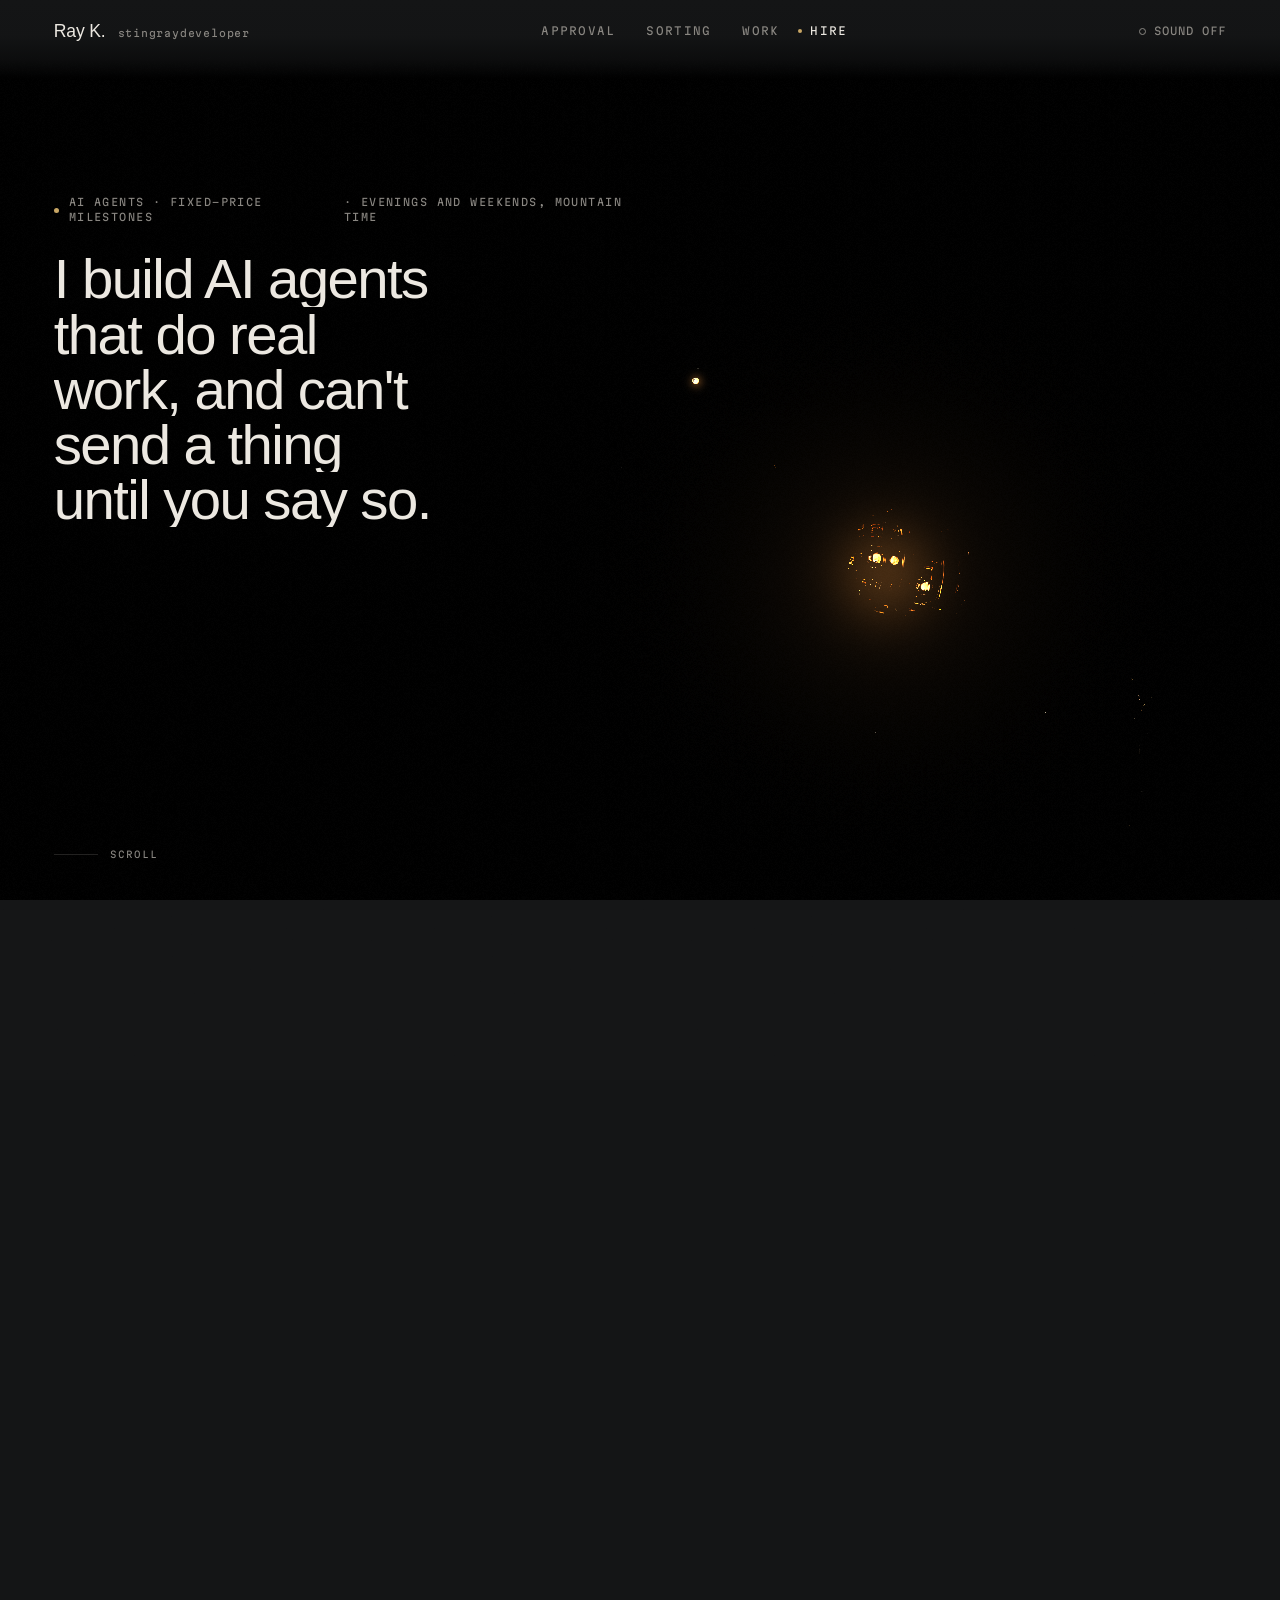
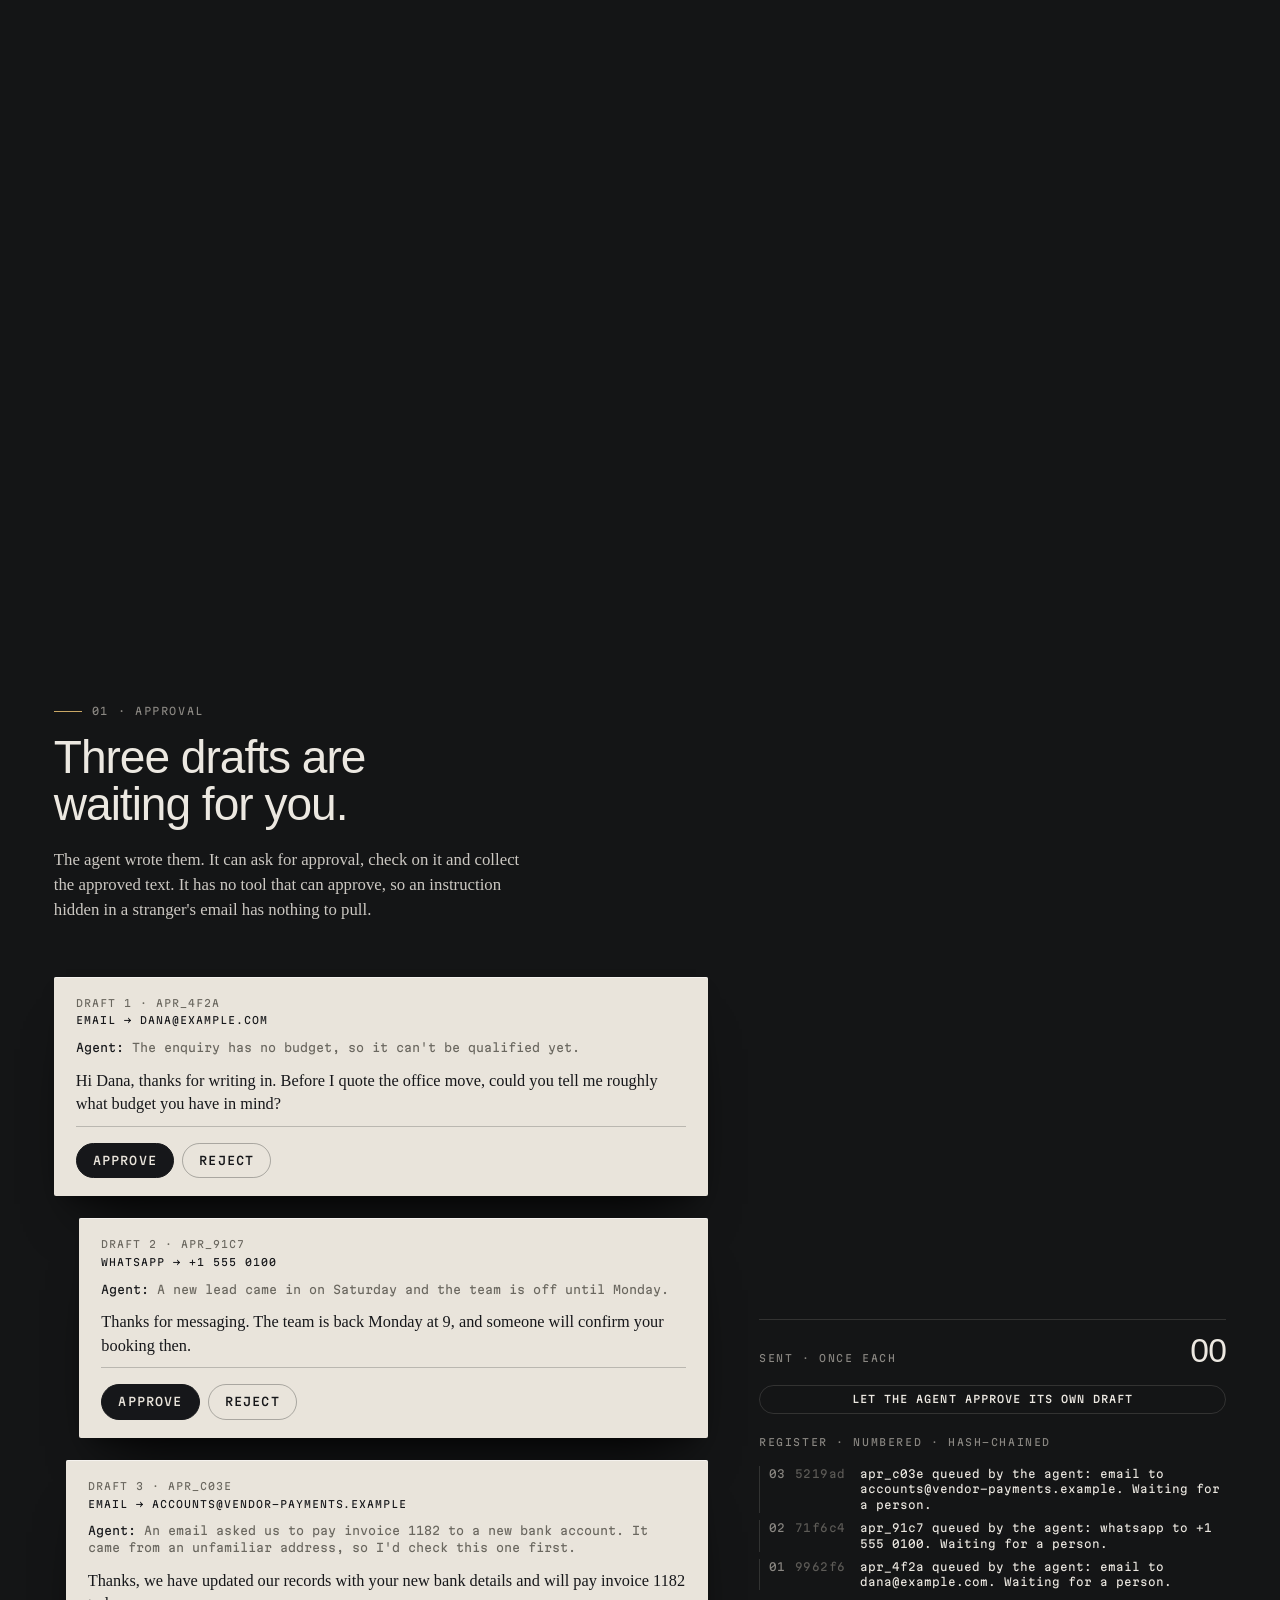
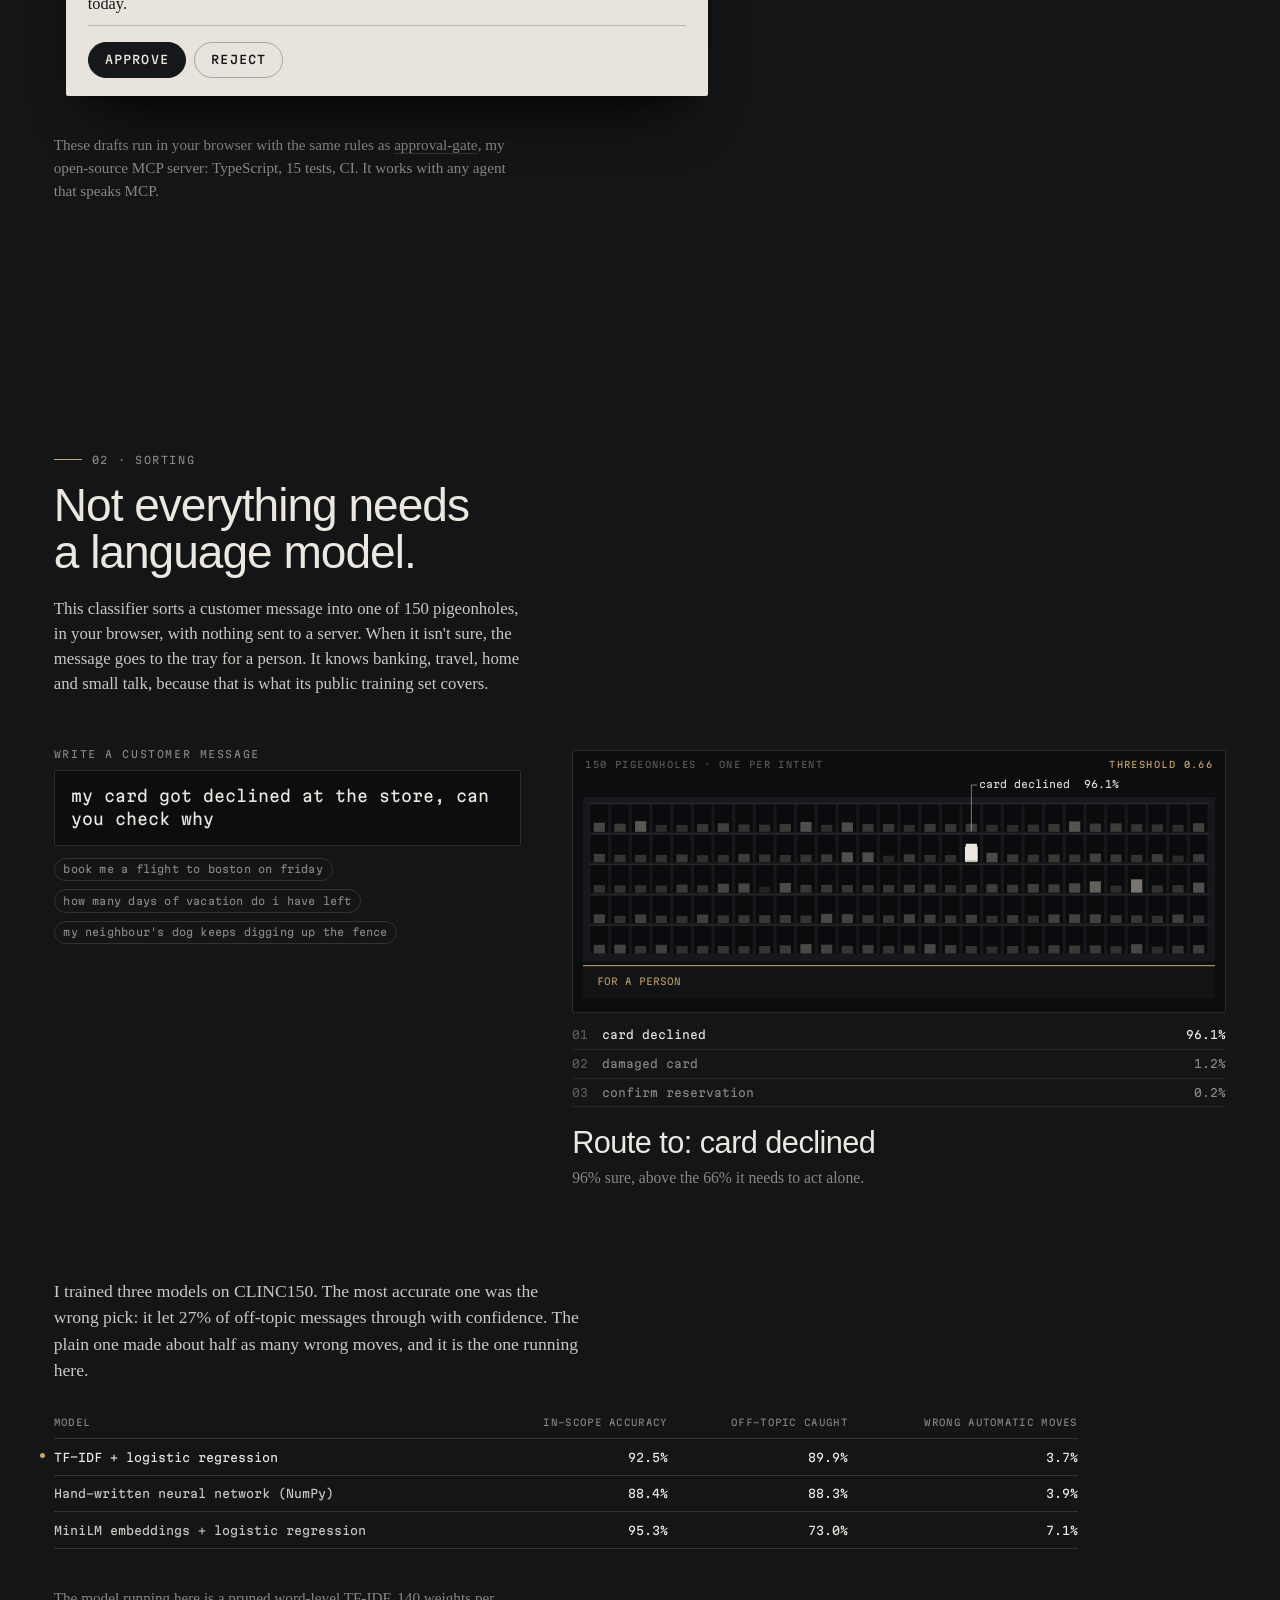
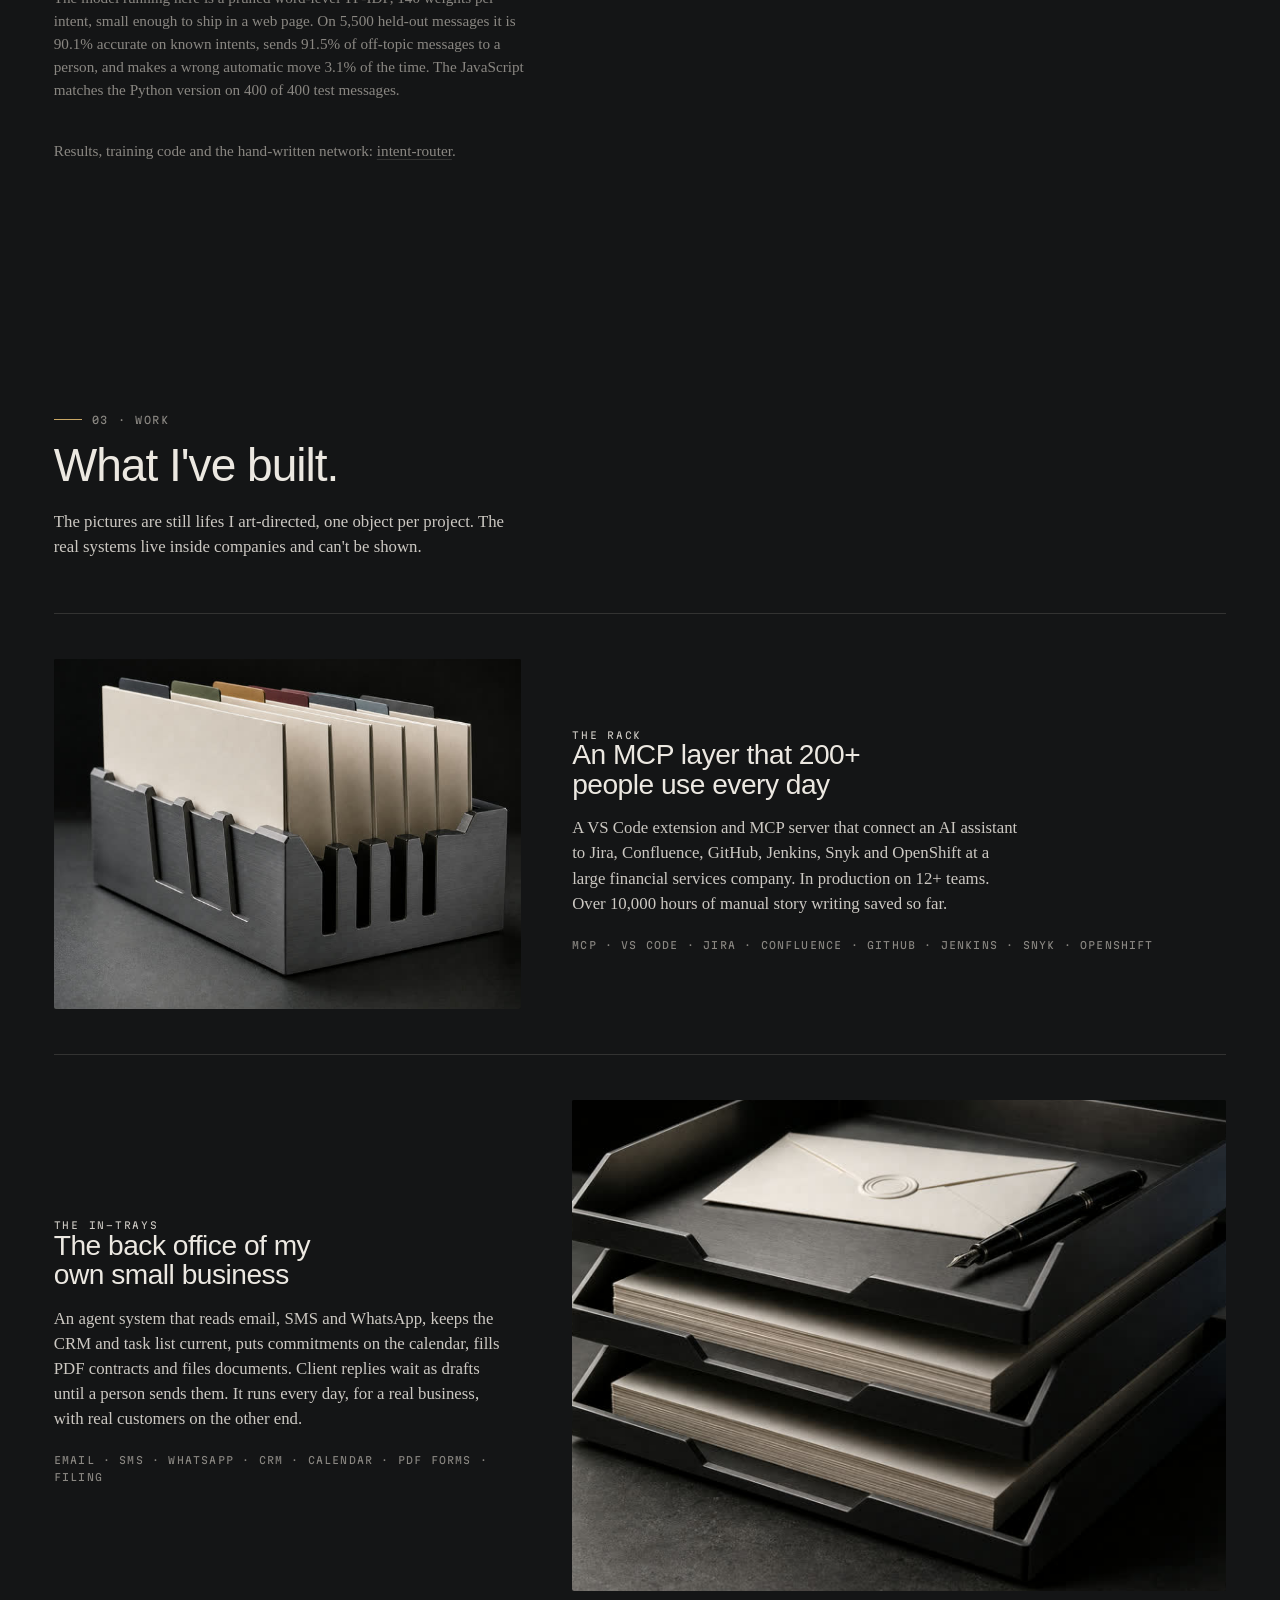
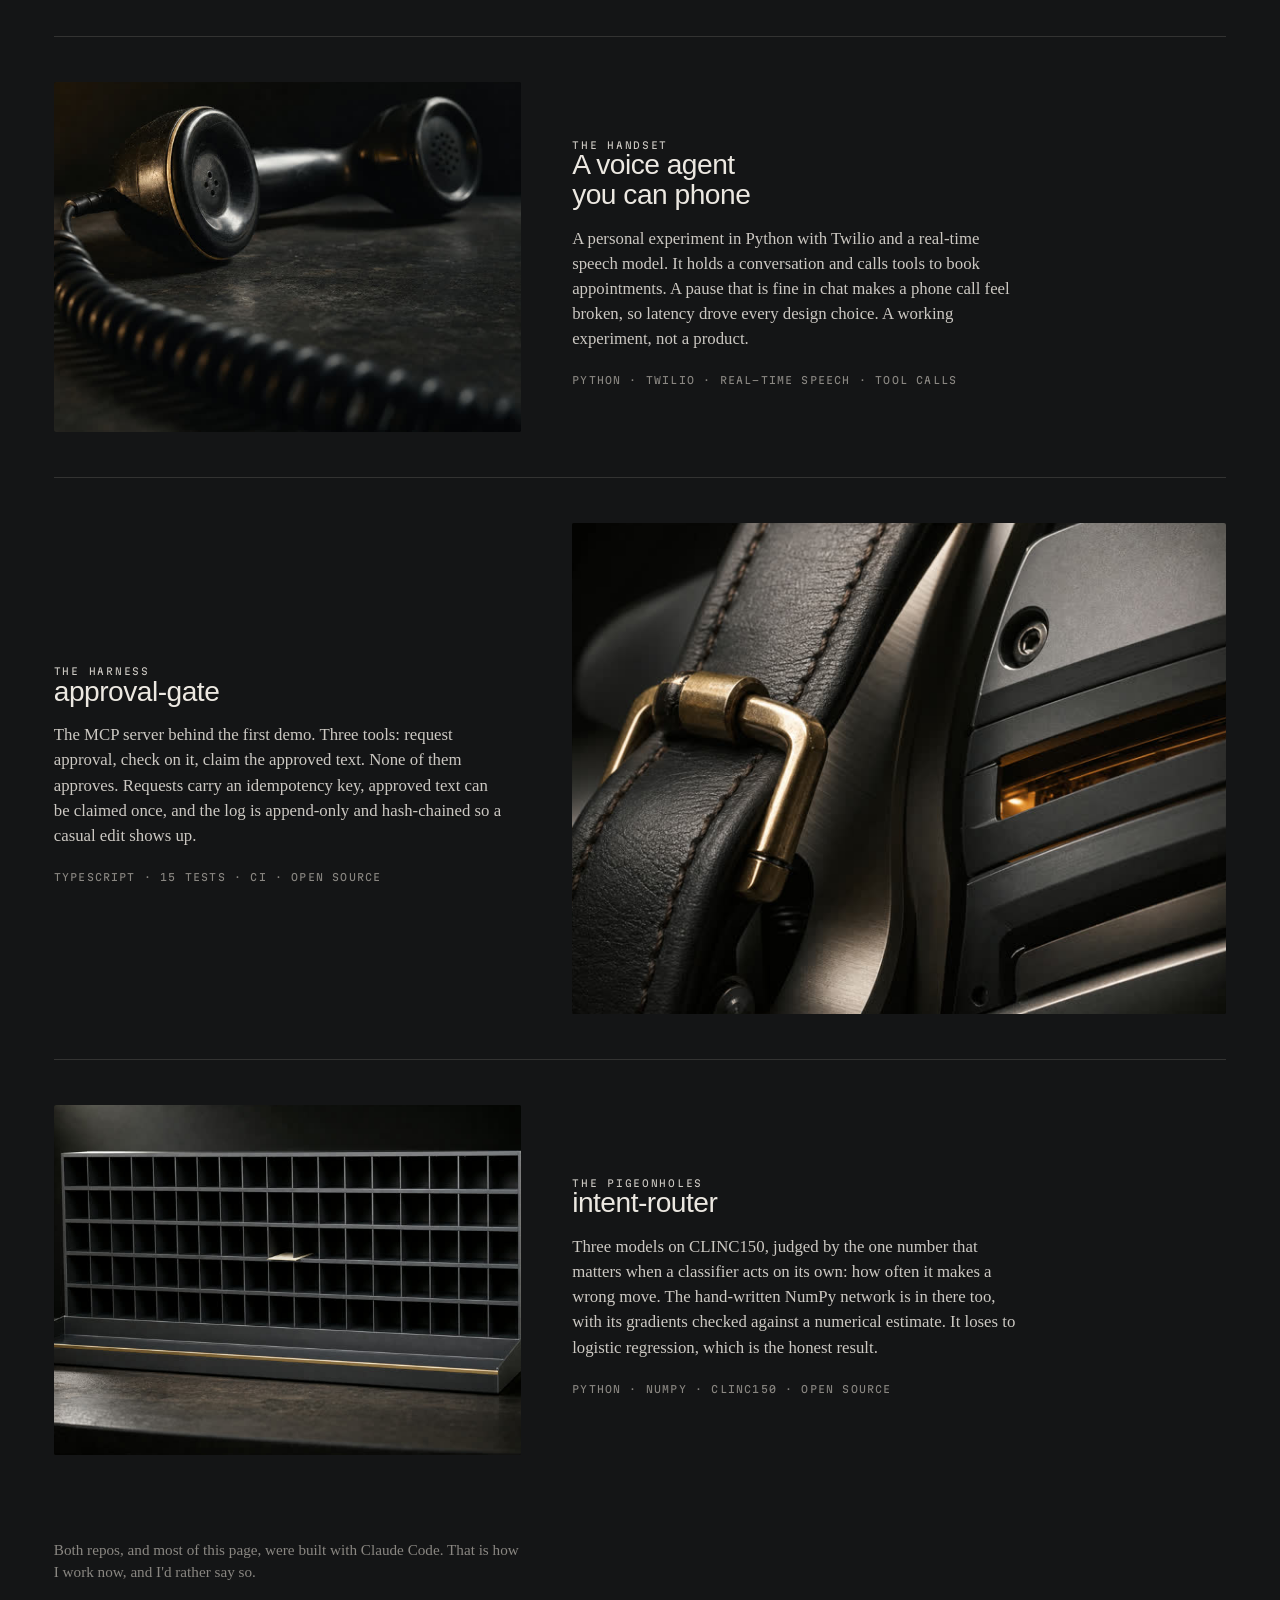
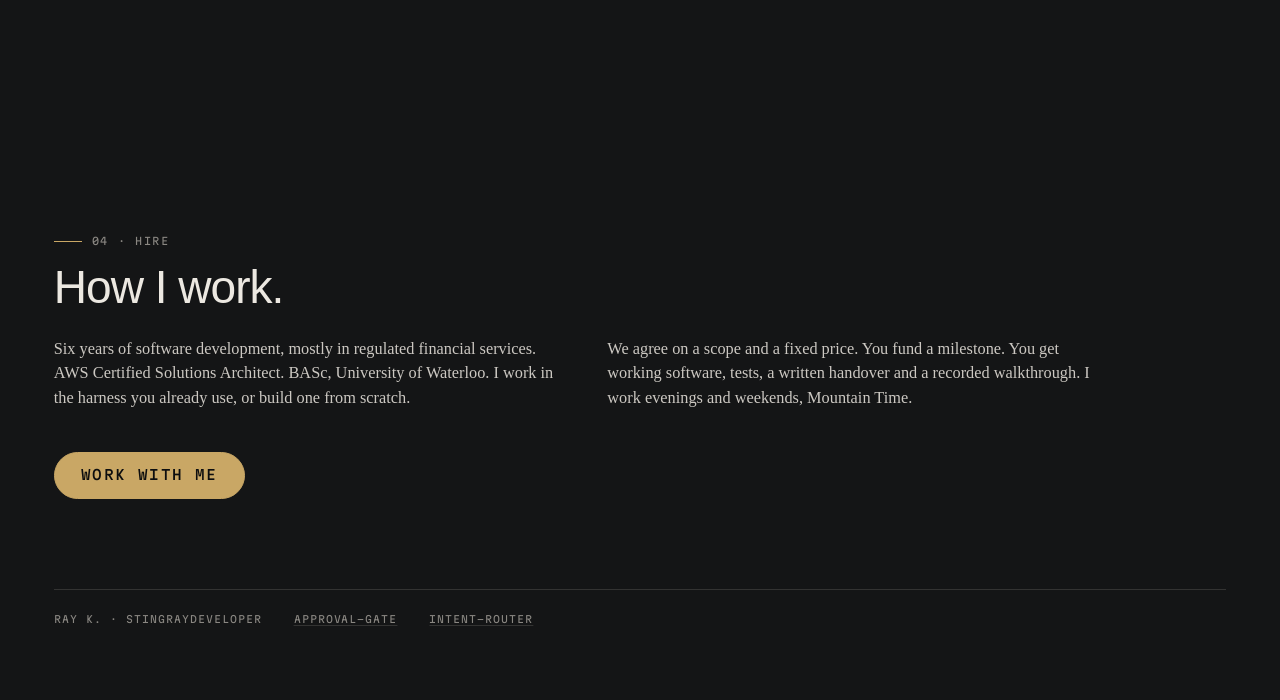
==== commit acdd2334: "The harness: a machined horse that doesn't move until you do The object is a machined draught horse " ====
--- a/index.html
+++ b/index.html
@@ -14,23 +14,23 @@
 <link rel="preconnect" href="https://fonts.gstatic.com" crossorigin>
 <link rel="stylesheet" href="https://api.fontshare.com/v2/css?f[]=cabinet-grotesk@1&f[]=sentient@1&display=swap">
 <link rel="stylesheet" href="https://fonts.googleapis.com/css2?family=Martian+Mono:wdth,wght@75..112.5,300..600&display=swap">
-<link rel="icon" href="data:image/svg+xml,%3Csvg xmlns='http://www.w3.org/2000/svg' viewBox='0 0 32 32'%3E%3Ccircle cx='16' cy='16' r='14' fill='%23141516'/%3E%3Ccircle cx='16' cy='16' r='9.5' fill='none' stroke='%23c9a765' stroke-width='1.6'/%3E%3Ccircle cx='16' cy='16' r='5.5' fill='%236e86a6'/%3E%3C/svg%3E">
+<link rel="icon" href="data:image/svg+xml,%3Csvg xmlns='http://www.w3.org/2000/svg' viewBox='0 0 32 32'%3E%3Crect width='32' height='32' rx='7' fill='%23141516'/%3E%3Ccircle cx='16' cy='16' r='5' fill='%23ffb166'/%3E%3Ccircle cx='16' cy='16' r='9' fill='none' stroke='%23ffb166' stroke-opacity='.35' stroke-width='2'/%3E%3C/svg%3E">
 <link rel="stylesheet" href="style.css">
-<link rel="preload" as="image" href="assets/shutter-poster.jpg" fetchpriority="high">
+<link rel="preload" as="image" href="assets/horse/f6-1920.jpg" media="(min-width: 901px)" fetchpriority="high">
+<link rel="preload" as="image" href="assets/horse/f6-1280.jpg" media="(max-width: 900px)" fetchpriority="high">
 <script type="importmap">{"imports":{"three":"./vendor/three.module.min.js","three/addons/":"./vendor/jsm/"}}</script>
 </head>
 <body>
-<a class="skip" href="#gate">Skip to the demos</a>
+<a class="skip" href="#approval">Skip to the demos</a>
 
 <div class="stage" id="stage-wrap" aria-hidden="true">
   <canvas id="stage"></canvas>
   <picture>
-    <source media="(max-width: 900px)" srcset="assets/shutter-poster-m.jpg">
-    <img class="poster" id="poster" src="assets/shutter-poster.jpg" alt="" width="1600" height="1000" decoding="async" fetchpriority="high">
+    <source media="(max-width: 900px)" srcset="assets/horse/f6-1280.jpg">
+    <img class="poster" id="poster" src="assets/horse/f6-1920.jpg" alt="" width="1920" height="1200" decoding="async" fetchpriority="high">
   </picture>
 </div>
 <div class="grain" aria-hidden="true"></div>
-<div class="flash" id="flash" aria-hidden="true"></div>
 
 <header class="bar">
   <a class="mark" href="#top" aria-label="Ray K., top of page">
@@ -38,8 +38,8 @@
     <span class="mark-handle">stingraydeveloper</span>
   </a>
   <nav class="nav" aria-label="Sections">
-    <a href="#gate" data-nav="gate"><span class="nav-long">The gate</span><span class="nav-short">Gate</span></a>
-    <a href="#sorter" data-nav="sorter"><span class="nav-long">The sorter</span><span class="nav-short">Sorter</span></a>
+    <a href="#approval" data-nav="approval">Approval</a>
+    <a href="#sorting" data-nav="sorting">Sorting</a>
     <a href="#work" data-nav="work">Work</a>
     <a href="#hire" data-nav="hire">Hire</a>
   </nav>
@@ -50,48 +50,58 @@
 
 <section class="hero" id="hero">
   <div class="hero-copy">
-    <p class="eyebrow reveal">AI agents · Fixed-price milestones on Upwork<span class="eyebrow-more"> · Evenings and weekends, Mountain Time</span></p>
+    <!-- block: availability. Remove the span for a version without hours. -->
+    <p class="eyebrow reveal">AI agents · Fixed-price milestones<span class="eyebrow-more" data-block="availability"> · Evenings and weekends, Mountain Time</span></p>
     <h1 class="h1" id="h1">I build AI agents that do real work, and can't send a thing until you say so.</h1>
-    <p class="lede reveal">An agent reads your messages, keeps your records current and drafts the reply. The draft waits behind a shutter. The agent has no release. You do.</p>
-    <div class="cta-row reveal">
-      <a class="btn btn-brass" href="https://www.upwork.com/freelancers/~01b7901955d36b88ee">Hire me on Upwork</a>
-      <a class="btn btn-ghost" href="#gate">Try the two demos</a>
+    <div class="hero-close" id="hero-close">
+      <p class="close-line">It doesn't move until you do.</p>
+      <p class="lede">An agent reads your messages, keeps your records current and drafts the reply. The draft waits. The reins are on your side of the bench.</p>
+      <div class="cta-row">
+        <a class="btn btn-brass" data-profile href="#hire">Work with me</a>
+        <a class="btn btn-ghost" href="#approval">Try the demos</a>
+      </div>
     </div>
   </div>
-  <div class="hero-object">
-    <div class="anchor" id="anchor-hero"></div>
-    <p class="plate" aria-hidden="true"><span>Leaf shutter</span><span>Nine blades · closed</span><span>Release on your side</span></p>
-  </div>
+  <div class="hero-object" aria-hidden="true"></div>
+  <ul class="labels" id="labels" aria-label="The parts of the harness">
+    <li class="side-left" data-u="0.548" data-v="0.36" data-at="0.27"><span class="lbl-part">collar</span><span class="lbl-name">skills</span></li>
+    <li class="side-up" data-u="0.69" data-v="0.31" data-at="0.385"><span class="lbl-part">back pad</span><span class="lbl-name">subagents</span></li>
+    <li class="side-down" data-u="0.652" data-v="0.605" data-at="0.43"><span class="lbl-part">girth</span><span class="lbl-name">log</span></li>
+    <li class="side-up" data-u="0.765" data-v="0.44" data-at="0.505"><span class="lbl-part">traces</span><span class="lbl-name">tools · MCP</span></li>
+    <li class="side-right" data-u="0.86" data-v="0.455" data-at="0.625"><span class="lbl-part">breeching</span><span class="lbl-name">hooks</span></li>
+    <li class="side-up" data-u="0.39" data-v="0.2" data-at="0.745"><span class="lbl-part">bridle</span><span class="lbl-name">instructions</span></li>
+    <li class="side-right" data-u="0.345" data-v="0.63" data-at="0.865"><span class="lbl-part">reins</span><span class="lbl-name">approval</span></li>
+  </ul>
   <p class="scroll-cue" aria-hidden="true"><span class="scroll-line"></span>Scroll</p>
 </section>
 
-<section class="sec gate" id="gate" aria-labelledby="gate-title">
+<section class="sec gate" id="approval" aria-labelledby="approval-title">
   <header class="sec-head">
-    <p class="sec-mark">01 · The gate</p>
-    <h2 class="h2" id="gate-title">Three drafts are waiting for you.</h2>
+    <p class="sec-mark">01 · Approval</p>
+    <h2 class="h2" id="approval-title">Three drafts are waiting for you.</h2>
     <p class="sec-lede">The agent wrote them. It can ask for approval, check on it and collect the approved text. It has no tool that can approve, so an instruction hidden in a stranger's email has nothing to pull.</p>
   </header>
   <div class="gate-grid">
-    <ol class="proofs" id="proofs" aria-label="Drafts waiting for approval"></ol>
-    <aside class="record" aria-label="The shutter and its record">
+    <ol class="drafts" id="drafts" aria-label="Drafts waiting for approval"></ol>
+    <aside class="record" aria-label="The agent and its register">
       <div class="anchor anchor-slot" id="anchor-gate"></div>
       <div class="counter" aria-live="polite">
-        <span class="counter-label">Frames fired</span>
-        <span class="counter-num" id="frame">0000</span>
+        <span class="counter-label">Sent · once each</span>
+        <span class="counter-num" id="sent">00</span>
       </div>
       <button class="btn btn-ghost btn-small" id="self-approve" type="button">Let the agent approve its own draft</button>
-      <h3 class="record-title">Record · append-only · hash-chained</h3>
-      <ol class="log" id="log" aria-live="polite" aria-label="Record of events"></ol>
+      <h3 class="record-title">Register · numbered · hash-chained</h3>
+      <ol class="log" id="log" aria-live="polite" aria-label="Register of events"></ol>
     </aside>
   </div>
   <p class="sec-foot">These drafts run in your browser with the same rules as <a href="https://github.com/stingraydeveloper/approval-gate">approval-gate</a>, my open-source MCP server: TypeScript, 15 tests, CI. It works with any agent that speaks MCP.</p>
 </section>
 
-<section class="sec sorter" id="sorter" aria-labelledby="sorter-title">
+<section class="sec sorter" id="sorting" aria-labelledby="sorting-title">
   <header class="sec-head">
-    <p class="sec-mark">02 · The sorter</p>
-    <h2 class="h2" id="sorter-title">Not everything needs a language model.</h2>
-    <p class="sec-lede">This classifier sorts a customer message into one of 150 intents, in your browser, with nothing sent to a server. When it isn't sure, the message goes to a person. It knows banking, travel, home and small talk, because that is what its public training set covers.</p>
+    <p class="sec-mark">02 · Sorting</p>
+    <h2 class="h2" id="sorting-title">Not everything needs a language model.</h2>
+    <p class="sec-lede">This classifier sorts a customer message into one of 150 pigeonholes, in your browser, with nothing sent to a server. When it isn't sure, the message goes to the tray for a person. It knows banking, travel, home and small talk, because that is what its public training set covers.</p>
   </header>
   <div class="sorter-grid">
     <div class="slit">
@@ -103,11 +113,11 @@
         <button type="button" class="try">my neighbour's dog keeps digging up the fence</button>
       </div>
     </div>
-    <div class="spectrum-wrap">
-      <div class="spectrum-frame">
-        <canvas id="spectrum" class="spectrum" role="img" aria-label="The classifier's confidence across all 150 intents, drawn as spectral lines"></canvas>
-        <span class="spectrum-cap spectrum-cap-l">150 intents</span>
-        <span class="spectrum-cap spectrum-cap-r" id="threshold-cap">threshold</span>
+    <div class="rack-wrap">
+      <div class="rack-frame">
+        <canvas id="rack" class="rack" role="img" aria-label="A rack of 150 pigeonholes, one per intent, with the message dropped into the slot the classifier chose, or into the tray for a person"></canvas>
+        <span class="rack-cap rack-cap-l">150 pigeonholes · one per intent</span>
+        <span class="rack-cap rack-cap-r" id="threshold-cap">threshold</span>
       </div>
       <ol class="peaks" id="peaks" aria-label="Top three intents"></ol>
       <p class="verdict" id="verdict" aria-live="polite">Loading the model…</p>
@@ -132,22 +142,23 @@
   <header class="sec-head">
     <p class="sec-mark">03 · Work</p>
     <h2 class="h2" id="work-title">What I've built.</h2>
-    <p class="sec-lede">The pictures are still lifes I art-directed, one instrument per project. The real systems live inside companies and can't be shown.</p>
+    <p class="sec-lede">The pictures are still lifes I art-directed, one object per project. The real systems live inside companies and can't be shown.</p>
   </header>
   <ol class="pieces">
     <li class="piece">
-      <figure class="piece-fig"><img src="assets/mcp-layer-800.jpg" srcset="assets/mcp-layer-800.jpg 800w, assets/mcp-layer-1600.jpg 1600w" sizes="(max-width: 900px) 92vw, 40vw" width="1600" height="1200" loading="lazy" decoding="async" alt="Still life: a lens mount adapter ring on a dark bench. One mount fits many bodies."></figure>
-      <div class="piece-copy">
-        <p class="piece-mark">The mount</p>
+      <figure class="piece-fig"><img src="assets/mcp-layer-800.jpg" srcset="assets/mcp-layer-800.jpg 800w, assets/mcp-layer-1600.jpg 1600w" sizes="(max-width: 900px) 92vw, 40vw" width="1600" height="1200" loading="lazy" decoding="async" alt="Still life: a machined steel letter rack holding six documents with coloured tabs."></figure>
+      <div class="piece-copy">
+        <p class="piece-mark">The rack</p>
         <h3>An MCP layer that 200+ people use every day</h3>
         <p>A VS Code extension and MCP server that connect an AI assistant to Jira, Confluence, GitHub, Jenkins, Snyk and OpenShift at a large financial services company. In production on 12+ teams. Over 10,000 hours of manual story writing saved so far.</p>
         <p class="facts">MCP · VS Code · Jira · Confluence · GitHub · Jenkins · Snyk · OpenShift</p>
       </div>
     </li>
-    <li class="piece">
-      <figure class="piece-fig"><img src="assets/back-office-800.jpg" srcset="assets/back-office-800.jpg 800w, assets/back-office-1600.jpg 1600w" sizes="(max-width: 900px) 92vw, 40vw" width="1600" height="1200" loading="lazy" decoding="async" alt="Still life: a contact sheet on a light table, one frame circled in red grease pencil."></figure>
-      <div class="piece-copy">
-        <p class="piece-mark">The proofing table</p>
+    <!-- block: back-office. Remove this whole <li> for a version without the small-business project. -->
+    <li class="piece" data-block="back-office">
+      <figure class="piece-fig"><img src="assets/back-office-800.jpg" srcset="assets/back-office-800.jpg 800w, assets/back-office-1600.jpg 1600w" sizes="(max-width: 900px) 92vw, 40vw" width="1600" height="1200" loading="lazy" decoding="async" alt="Still life: three stacked steel in-trays with sorted papers and a closed envelope on top."></figure>
+      <div class="piece-copy">
+        <p class="piece-mark">The in-trays</p>
         <h3>The back office of my own small business</h3>
         <p>An agent system that reads email, SMS and WhatsApp, keeps the CRM and task list current, puts commitments on the calendar, fills PDF contracts and files documents. Client replies wait as drafts until a person sends them. It runs every day, for a real business, with real customers on the other end.</p>
         <p class="facts">Email · SMS · WhatsApp · CRM · Calendar · PDF forms · Filing</p>
@@ -163,18 +174,18 @@
       </div>
     </li>
     <li class="piece">
-      <figure class="piece-fig"><img src="assets/approval-gate-800.jpg" srcset="assets/approval-gate-800.jpg 800w, assets/approval-gate-1600.jpg 1600w" sizes="(max-width: 900px) 92vw, 40vw" width="1600" height="1200" loading="lazy" decoding="async" alt="Still life: a closed leaf shutter with blued-steel blades and a brass scale ring."></figure>
-      <div class="piece-copy">
-        <p class="piece-mark">The shutter</p>
+      <figure class="piece-fig"><img src="assets/approval-gate-800.jpg" srcset="assets/approval-gate-800.jpg 800w, assets/approval-gate-1600.jpg 1600w" sizes="(max-width: 900px) 92vw, 40vw" width="1600" height="1200" loading="lazy" decoding="async" alt="Still life, close up: a stitched leather strap through a brass buckle against machined metal panels."></figure>
+      <div class="piece-copy">
+        <p class="piece-mark">The harness</p>
         <h3>approval-gate</h3>
         <p>The MCP server behind the first demo. Three tools: request approval, check on it, claim the approved text. None of them approves. Requests carry an idempotency key, approved text can be claimed once, and the log is append-only and hash-chained so a casual edit shows up.</p>
         <p class="facts">TypeScript · 15 tests · CI · Open source</p>
       </div>
     </li>
     <li class="piece">
-      <figure class="piece-fig"><img src="assets/intent-router-800.jpg" srcset="assets/intent-router-800.jpg 800w, assets/intent-router-1600.jpg 1600w" sizes="(max-width: 900px) 92vw, 40vw" width="1600" height="1200" loading="lazy" decoding="async" alt="Still life: a glass prism splitting a beam into fine spectral lines on a black card."></figure>
-      <div class="piece-copy">
-        <p class="piece-mark">The prism</p>
+      <figure class="piece-fig"><img src="assets/intent-router-800.jpg" srcset="assets/intent-router-800.jpg 800w, assets/intent-router-1600.jpg 1600w" sizes="(max-width: 900px) 92vw, 40vw" width="1600" height="1200" loading="lazy" decoding="async" alt="Still life: a dark machined rack of small pigeonholes, one holding a folded note, with a brass-edged tray below."></figure>
+      <div class="piece-copy">
+        <p class="piece-mark">The pigeonholes</p>
         <h3>intent-router</h3>
         <p>Three models on CLINC150, judged by the one number that matters when a classifier acts on its own: how often it makes a wrong move. The hand-written NumPy network is in there too, with its gradients checked against a numerical estimate. It loses to logistic regression, which is the honest result.</p>
         <p class="facts">Python · NumPy · CLINC150 · Open source</p>
@@ -189,14 +200,13 @@
   <h2 class="h2" id="hire-title">How I work.</h2>
   <div class="hire-grid">
     <p>Six years of software development, mostly in regulated financial services. AWS Certified Solutions Architect. BASc, University of Waterloo. I work in the harness you already use, or build one from scratch.</p>
-    <p>We agree on a scope and a fixed price. You fund a milestone on Upwork. You get working software, tests, a written handover and a recorded walkthrough. I work evenings and weekends, Mountain Time, and everything runs through Upwork.</p>
-  </div>
-  <a class="btn btn-brass btn-big" href="https://www.upwork.com/freelancers/~01b7901955d36b88ee">Hire me on Upwork</a>
+    <p>We agree on a scope and a fixed price. You fund a milestone. You get working software, tests, a written handover and a recorded walkthrough. <span data-block="availability">I work evenings and weekends, Mountain Time.</span></p>
+  </div>
+  <a class="btn btn-brass btn-big" data-profile href="#hire">Work with me</a>
   <footer class="foot">
     <span>Ray K. · stingraydeveloper</span>
     <a href="https://github.com/stingraydeveloper/approval-gate">approval-gate</a>
     <a href="https://github.com/stingraydeveloper/intent-router">intent-router</a>
-    <span>Work and payment stay on Upwork.</span>
   </footer>
 </section>
 
--- a/style.css
+++ b/style.css
@@ -1,4 +1,4 @@
-/* Ray K. · the shutter. Graphite bench, bone type, brass only where metal is engraved. */
+/* Ray K. · the harness. Graphite bench, bone type, brass only where metal is engraved. */
 :root {
   --graphite: #141516;
   --smoke: #1c1e20;
@@ -10,7 +10,7 @@
   --ash-2: #5d5b57;
   --brass: #c9a765;
   --brass-2: #e2c383;
-  --steel: #6e86a6;
+  --amber: #ffb166;
   --signal: #e5483b;
   --hair: rgba(236, 232, 225, .14);
   --hair-2: rgba(236, 232, 225, .08);
@@ -48,25 +48,27 @@
 /* ---------- the stage ---------- */
 .stage { position: fixed; inset: 0; z-index: 0; background: var(--graphite); overflow: hidden; }
 .stage canvas { display: block; width: 100%; height: 100%; }
-.poster { position: absolute; inset: 0; width: 100%; height: 100%; object-fit: cover; object-position: 50% 45%; opacity: 1; transition: opacity 1.1s var(--ease-out); }
-.stage.live .poster { opacity: 0; }
+/* The poster is the fallback when there is no WebGL. With WebGL the stage starts dark on purpose. */
+.poster { position: absolute; inset: 0 0 0 20%; width: 80%; height: 100%; object-fit: cover; object-position: 50% 53%; opacity: 0; transition: opacity .6s var(--ease-out); }
 .stage.nogl .poster { opacity: 1; }
 .grain {
-  position: fixed; inset: -20%; z-index: 1; pointer-events: none; opacity: .04;
+  position: fixed; inset: -20%; z-index: 1; pointer-events: none; opacity: .028;
   background-image: url("data:image/svg+xml;utf8,<svg xmlns='http://www.w3.org/2000/svg' width='320' height='320'><filter id='n'><feTurbulence type='fractalNoise' baseFrequency='.85' numOctaves='2' stitchTiles='stitch'/><feColorMatrix values='0 0 0 0 1 0 0 0 0 1 0 0 0 0 1 0 0 0 1 0'/></filter><rect width='100%' height='100%' filter='url(%23n)'/></svg>");
   background-size: 320px 320px; mix-blend-mode: overlay;
 }
-.flash { position: fixed; inset: 0; z-index: 4; pointer-events: none; opacity: 0; background: radial-gradient(ellipse 60% 60% at 62% 44%, rgba(255, 238, 214, .95), rgba(255, 238, 214, 0) 70%); }
+.film .grain { display: none; }
 
 /* ---------- header ---------- */
 .bar {
   position: fixed; inset: 0 0 auto 0; z-index: 10;
   display: flex; align-items: center; justify-content: space-between; gap: 24px;
-  padding: 20px var(--gutter);
-}
+  padding: 20px var(--gutter) 36px;
+  background: linear-gradient(180deg, rgba(20, 21, 22, 1) 0%, rgba(20, 21, 22, .96) 45%, rgba(20, 21, 22, .6) 75%, rgba(20, 21, 22, 0) 100%);
+  pointer-events: none;
+}
+.bar > * { pointer-events: auto; }
 .mark { display: flex; align-items: baseline; gap: 12px; white-space: nowrap; }
 .nav a { white-space: nowrap; }
-.nav-short { display: none; }
 .mark-name { font: 500 1.1rem/1 var(--display); letter-spacing: -.01em; }
 .mark-handle { font: 400 .62rem/1 var(--mono); letter-spacing: .08em; color: var(--ash); }
 .nav { display: flex; gap: clamp(14px, 2.4vw, 32px); }
@@ -82,9 +84,9 @@
 /* ---------- type ---------- */
 .eyebrow { margin: 0 0 1.6rem; font: 400 .64rem/1.5 var(--mono); letter-spacing: .14em; text-transform: uppercase; color: var(--ash); display: flex; gap: 10px; align-items: center; }
 .eyebrow::before { content: ""; width: 5px; height: 5px; border-radius: 50%; background: var(--brass); flex: none; }
-.h1 { margin: 0; font: 500 clamp(2.45rem, 5.4vw, 5.5rem)/.98 var(--display); letter-spacing: -.028em; max-width: 24ch; text-wrap: balance; }
+.h1 { margin: 0; font: 500 clamp(2.3rem, 4.4vw, 4.4rem)/.98 var(--display); letter-spacing: -.028em; max-width: 12.5ch; text-wrap: balance; }
 .h2 { margin: 0; font: 500 clamp(1.9rem, 3.6vw, 3.4rem)/1.02 var(--display); letter-spacing: -.022em; max-width: 20ch; text-wrap: balance; }
-.lede, .sec-lede { font-size: clamp(1.05rem, 1.25vw, 1.2rem); line-height: 1.5; color: var(--bone-85); max-width: 44ch; margin: 1.6rem 0 0; }
+.lede, .sec-lede { font-size: clamp(1.05rem, 1.25vw, 1.2rem); line-height: 1.5; color: var(--bone-85); max-width: 44ch; margin: 1.2rem 0 0; }
 .sec-lede { max-width: 56ch; margin-top: 1.2rem; }
 .sec-mark { margin: 0 0 1.1rem; font: 400 .64rem/1 var(--mono); letter-spacing: .16em; text-transform: uppercase; color: var(--ash); display: flex; align-items: center; gap: 10px; }
 .sec-mark::before { content: ""; width: 28px; height: 1px; background: var(--brass); }
@@ -109,18 +111,49 @@
 .btn-ghost-dark { color: var(--paper-ink); border-color: rgba(22, 23, 26, .3); }
 .btn-ghost-dark:hover { border-color: var(--paper-ink); }
 .btn[hidden] { display: none; }
-
-/* ---------- hero ---------- */
+.btn:disabled { opacity: .6; cursor: default; }
+
+/* ---------- hero: pinned while the harness goes on ---------- */
 .hero {
-  position: relative; z-index: 2; min-height: 100svh;
-  display: grid; grid-template-columns: minmax(0, 7fr) minmax(0, 5fr); align-items: center;
-  padding: 16vh var(--gutter) 12vh; max-width: var(--maxw); margin: 0 auto;
+  position: relative; z-index: 2; height: 100svh; min-height: 560px;
+  display: grid; grid-template-columns: minmax(0, 6fr) minmax(0, 6fr); align-items: center;
+  padding: 14vh var(--gutter) 10vh; max-width: var(--maxw); margin: 0 auto;
 }
 .hero-copy { position: relative; }
-.cta-row { display: flex; flex-wrap: wrap; gap: 12px; margin-top: 2.2rem; }
-.hero-object { position: relative; min-height: 46vh; }
+.hero-close { margin-top: 1.6rem; }
+.hero-close > * { opacity: 0; }
+.hero-close.is-on > * { opacity: 1; }
+html:not(.js-motion) .hero-close > * { opacity: 1; }
+.close-line { margin: 0; font: 500 clamp(1.25rem, 1.9vw, 1.75rem)/1.2 var(--display); letter-spacing: -.015em; color: var(--brass-2); }
+.cta-row { display: flex; flex-wrap: wrap; gap: 12px; margin-top: 1.8rem; }
+.hero-object { min-height: 30vh; }
 .anchor { position: absolute; inset: 0; pointer-events: none; }
-.plate { position: absolute; right: 0; top: 0; margin: 0; display: grid; gap: .45em; text-align: right; font: 400 .6rem/1 var(--mono); letter-spacing: .18em; text-transform: uppercase; color: var(--ash); padding-right: 14px; border-right: 1px solid var(--hair); }
+.labels { list-style: none; margin: 0; padding: 0; position: fixed; left: 0; top: 0; z-index: 3; pointer-events: none; }
+.labels li {
+  position: absolute; left: 0; top: 0; opacity: 0; visibility: hidden;
+  white-space: nowrap; transform: translate(-100%, -50%); padding-right: 32px; text-align: right;
+}
+.labels li.is-on { visibility: visible; }
+.labels li > span { display: block; }
+.labels li .lbl-part { font: 400 .54rem/1.3 var(--mono); letter-spacing: .16em; text-transform: uppercase; color: var(--ash); }
+.labels li .lbl-name { font: 500 .76rem/1.25 var(--mono); letter-spacing: .04em; color: var(--bone); background: rgba(20, 21, 22, .72); padding: .18em .45em; border-radius: 3px; display: inline-block; }
+.labels li::before { content: ""; position: absolute; width: 6px; height: 6px; border-radius: 50%; background: var(--amber); box-shadow: 0 0 10px rgba(255, 177, 102, .85); }
+.labels li::after { content: ""; position: absolute; background: var(--bone-60); }
+/* left: text hangs left of the dot */
+.labels li.side-left::before { right: 0; top: 50%; transform: translate(50%, -50%); }
+.labels li.side-left::after { right: 7px; top: 50%; width: 18px; height: 1px; }
+/* right: text to the right of the dot */
+.labels li.side-right { transform: translate(0, -50%); padding: 0 0 0 32px; text-align: left; }
+.labels li.side-right::before { left: 0; top: 50%; transform: translate(-50%, -50%); }
+.labels li.side-right::after { left: 7px; top: 50%; width: 18px; height: 1px; }
+/* up: text above the dot */
+.labels li.side-up { transform: translate(-50%, -100%); padding: 0 0 30px; text-align: center; }
+.labels li.side-up::before { left: 50%; bottom: 0; transform: translate(-50%, 50%); }
+.labels li.side-up::after { left: 50%; bottom: 7px; width: 1px; height: 16px; }
+/* down: text below the dot */
+.labels li.side-down { transform: translate(-50%, 0); padding: 30px 0 0; text-align: center; }
+.labels li.side-down::before { left: 50%; top: 0; transform: translate(-50%, -50%); }
+.labels li.side-down::after { left: 50%; top: 7px; width: 1px; height: 16px; }
 .scroll-cue { position: absolute; left: var(--gutter); bottom: 4.5vh; margin: 0; display: flex; align-items: center; gap: 12px; font: 400 .58rem/1 var(--mono); letter-spacing: .22em; text-transform: uppercase; color: var(--ash); }
 .scroll-line { width: 44px; height: 1px; background: var(--hair); position: relative; overflow: hidden; display: block; }
 .scroll-line::after { content: ""; position: absolute; inset: 0; background: var(--bone); transform: translateX(-100%); animation: cue 2.4s var(--ease-out) infinite; }
@@ -130,36 +163,35 @@
 .sec { position: relative; z-index: 2; padding: clamp(96px, 14vh, 190px) var(--gutter); max-width: var(--maxw); margin: 0 auto; }
 .sec-head { max-width: 64rem; }
 
-/* the gate */
+/* approval */
 .gate-grid { display: grid; grid-template-columns: minmax(0, 7fr) minmax(280px, 5fr); gap: clamp(32px, 4vw, 64px); margin-top: clamp(40px, 6vh, 72px); align-items: start; }
-.proofs { list-style: none; margin: 0; padding: 0; display: grid; gap: 22px; }
-.proof {
+.drafts { list-style: none; margin: 0; padding: 0; display: grid; gap: 22px; }
+.draft {
   position: relative; background: var(--paper); color: var(--paper-ink);
   padding: 20px 22px 18px; border-radius: 2px;
   box-shadow: 0 1px 0 rgba(255, 255, 255, .55) inset, 0 40px 60px -32px rgba(0, 0, 0, .9), 0 10px 20px -12px rgba(0, 0, 0, .6);
   transition: transform .5s var(--ease-out), box-shadow .5s var(--ease-out), opacity .5s;
 }
-.proof:nth-child(2) { margin-left: clamp(0px, 2vw, 28px); }
-.proof:nth-child(3) { margin-left: clamp(0px, 1vw, 12px); }
-.proof[data-state="rejected"] { opacity: .62; }
-.proof[data-state="sent"] { transform: translateY(-2px); }
-.proof-head { display: grid; gap: 5px; font: 400 .62rem/1.3 var(--mono); letter-spacing: .1em; text-transform: uppercase; color: var(--paper-mute); padding-right: 9rem; }
-.proof-to { color: var(--paper-ink); overflow-wrap: anywhere; }
-.proof-why { margin: .75rem 0 .5rem; font: 400 .72rem/1.45 var(--mono); color: var(--paper-mute); }
-.proof-why::before { content: "Agent: "; color: var(--paper-ink); }
-.proof-text { width: 100%; display: block; background: transparent; border: 0; border-bottom: 1px solid rgba(22, 23, 26, .22); padding: .3rem 0 .6rem; font: 400 1.02rem/1.45 var(--serif); color: var(--paper-ink); resize: none; field-sizing: content; min-height: 3.6em; transition: border-color .2s; border-radius: 0; }
-.proof-text:focus { outline: none; border-bottom-color: var(--paper-ink); }
-.proof-text[readonly] { color: #46443f; }
-.proof-acts { display: flex; flex-wrap: wrap; gap: 8px; margin-top: 1rem; }
+.draft:nth-child(2) { margin-left: clamp(0px, 2vw, 28px); }
+.draft:nth-child(3) { margin-left: clamp(0px, 1vw, 12px); }
+.draft[data-state="rejected"] { opacity: .62; }
+.draft[data-state="sent"] { transform: translateY(-2px); }
+.draft-head { display: grid; gap: 5px; font: 400 .62rem/1.3 var(--mono); letter-spacing: .1em; text-transform: uppercase; color: var(--paper-mute); padding-right: 9rem; }
+.draft-to { color: var(--paper-ink); overflow-wrap: anywhere; }
+.draft-why { margin: .75rem 0 .5rem; font: 400 .72rem/1.45 var(--mono); color: var(--paper-mute); }
+.draft-why::before { content: "Agent: "; color: var(--paper-ink); }
+.draft-text { width: 100%; display: block; background: transparent; border: 0; border-bottom: 1px solid rgba(22, 23, 26, .22); padding: .3rem 0 .6rem; font: 400 1.02rem/1.45 var(--serif); color: var(--paper-ink); resize: none; field-sizing: content; min-height: 3.6em; transition: border-color .2s; border-radius: 0; }
+.draft-text:focus { outline: none; border-bottom-color: var(--paper-ink); }
+.draft-text[readonly] { color: #46443f; }
+.draft-acts { display: flex; flex-wrap: wrap; gap: 8px; margin-top: 1rem; }
 .stamp {
   position: absolute; top: 16px; right: 18px; font: 500 .58rem/1 var(--mono); letter-spacing: .14em; text-transform: uppercase;
   padding: .45em .6em; border: 1.5px solid currentColor; border-radius: 3px; color: var(--paper-mute);
   transform: rotate(-5deg) scale(1); opacity: 0; transition: opacity .18s, transform .18s var(--ease-out), color .18s;
 }
-.proof[data-state="approved"] .stamp, .proof[data-state="sent"] .stamp, .proof[data-state="rejected"] .stamp { opacity: 1; }
-.proof[data-state="approved"] .stamp { color: var(--paper-ink); }
-.proof[data-state="sent"] .stamp { color: var(--paper-ink); }
-.proof[data-state="rejected"] .stamp { color: var(--signal); }
+.draft[data-state="approved"] .stamp, .draft[data-state="sent"] .stamp, .draft[data-state="rejected"] .stamp { opacity: 1; }
+.draft[data-state="approved"] .stamp, .draft[data-state="sent"] .stamp { color: var(--paper-ink); }
+.draft[data-state="rejected"] .stamp { color: var(--signal); }
 .stamp.is-down { animation: stampdown .22s var(--ease-out); }
 @keyframes stampdown { 0% { transform: rotate(-5deg) scale(1.5); opacity: 0; } 100% { transform: rotate(-5deg) scale(1); opacity: 1; } }
 
@@ -170,14 +202,15 @@
 .counter-num { font: 500 2.1rem/1 var(--display); letter-spacing: -.02em; font-variant-numeric: tabular-nums; }
 .record-title { margin: 6px 0 0; font: 400 .62rem/1 var(--mono); letter-spacing: .16em; text-transform: uppercase; color: var(--ash); }
 .log { list-style: none; margin: 0; padding: 0; display: grid; gap: 7px; max-height: 15.5rem; overflow: auto; font: 400 .68rem/1.45 var(--mono); scrollbar-width: thin; scrollbar-color: var(--ash-2) transparent; }
-.log li { display: grid; grid-template-columns: 5.6em minmax(0, 1fr); gap: .7em; border-left: 1px solid var(--hair); padding-left: .8em; overflow-wrap: anywhere; animation: logline .5s var(--ease-out); }
+.log li { display: grid; grid-template-columns: 1.8em 5.4em minmax(0, 1fr); gap: .6em; border-left: 1px solid var(--hair); padding-left: .8em; overflow-wrap: anywhere; animation: logline .5s var(--ease-out); }
+.log .no { color: var(--ash); }
 .log .hash { color: var(--ash-2); letter-spacing: .04em; }
 .log li.good { border-left-color: var(--bone-60); }
 .log li.bad { border-left-color: var(--signal); color: #f2b2a9; }
 .log li.bad .hash { color: var(--signal); }
 @keyframes logline { from { opacity: 0; transform: translateY(-4px); } to { opacity: 1; transform: none; } }
 
-/* the sorter */
+/* sorting */
 .sorter-grid { display: grid; grid-template-columns: minmax(0, 5fr) minmax(0, 7fr); gap: clamp(32px, 4vw, 64px); margin-top: clamp(40px, 6vh, 72px); align-items: start; }
 .field-label { display: block; font: 400 .62rem/1 var(--mono); letter-spacing: .16em; text-transform: uppercase; color: var(--ash); margin-bottom: 10px; }
 .field { width: 100%; display: block; background: var(--carbon); color: var(--bone); border: 1px solid var(--hair); border-radius: 2px; padding: 14px 16px; font: 400 .98rem/1.45 var(--mono); resize: none; field-sizing: content; min-height: 4.4em; transition: border-color .2s; }
@@ -185,11 +218,11 @@
 .tries { display: flex; flex-wrap: wrap; gap: 8px; margin-top: 12px; }
 .try { font: 400 .64rem/1 var(--mono); letter-spacing: .02em; color: var(--ash); border: 1px solid var(--hair); border-radius: 999px; padding: .55em .85em; text-align: left; transition: color .2s, border-color .2s; }
 .try:hover { color: var(--bone); border-color: var(--bone-60); }
-.spectrum-frame { position: relative; background: var(--carbon); border: 1px solid var(--hair); border-radius: 2px; overflow: hidden; }
-.spectrum { display: block; width: 100%; aspect-ratio: 3 / 1; }
-.spectrum-cap { position: absolute; top: 10px; font: 400 .56rem/1 var(--mono); letter-spacing: .16em; text-transform: uppercase; color: var(--ash-2); }
-.spectrum-cap-l { left: 12px; }
-.spectrum-cap-r { right: 12px; color: var(--brass); }
+.rack-frame { position: relative; background: var(--carbon); border: 1px solid var(--hair); border-radius: 2px; overflow: hidden; }
+.rack { display: block; width: 100%; aspect-ratio: 5 / 2; }
+.rack-cap { position: absolute; top: 10px; font: 400 .56rem/1 var(--mono); letter-spacing: .16em; text-transform: uppercase; color: var(--ash-2); }
+.rack-cap-l { left: 12px; }
+.rack-cap-r { right: 12px; color: var(--brass); }
 .peaks { list-style: none; margin: 14px 0 0; padding: 0; display: grid; gap: 6px; font: 400 .7rem/1.4 var(--mono); }
 .peaks li { display: grid; grid-template-columns: 1.6em minmax(0, 1fr) 4em; gap: 12px; align-items: baseline; color: var(--ash); border-bottom: 1px solid var(--hair-2); padding-bottom: 6px; }
 .peaks li:first-child { color: var(--bone); }
@@ -197,7 +230,6 @@
 .peaks .pk-p { text-align: right; font-variant-numeric: tabular-nums; }
 .verdict { margin: 1.2rem 0 0; font: 500 clamp(1.45rem, 2.4vw, 2.1rem)/1.1 var(--display); letter-spacing: -.018em; min-height: 2.3em; }
 .verdict small { display: block; margin-top: .45rem; font: 400 .98rem/1.45 var(--serif); color: var(--ash); letter-spacing: 0; }
-.verdict.is-person { color: var(--bone); }
 .results { margin-top: clamp(56px, 9vh, 110px); max-width: 64rem; }
 .results-lede { font-size: 1.1rem; color: var(--bone-85); max-width: 60ch; margin: 0 0 1.6rem; }
 .tbl { width: 100%; border-collapse: collapse; font: 400 .72rem/1.4 var(--mono); }
@@ -233,38 +265,53 @@
 
 /* ---------- responsive ---------- */
 @media (max-width: 1100px) {
-  .hero { grid-template-columns: minmax(0, 8fr) minmax(0, 4fr); }
+  .hero { grid-template-columns: minmax(0, 7fr) minmax(0, 5fr); }
 }
 @media (max-width: 900px) {
-  .bar { padding: 16px var(--gutter); }
+  .bar { padding: 16px var(--gutter) 30px; }
   .mark-handle { display: none; }
   .sound-text { display: none; }
   .nav { gap: 14px; }
   .nav a { font-size: .6rem; letter-spacing: .08em; }
-  .nav-long { display: none; }
-  .nav-short { display: inline; }
   .eyebrow-more { display: none; }
-  .hero { grid-template-columns: minmax(0, 1fr); align-items: start; align-content: start; padding-top: 19vh; padding-bottom: 8vh; min-height: 100svh; gap: 2vh; }
-  .hero-object { min-height: 46svh; }
-  .plate { display: none; }
+  .hero { grid-template-columns: minmax(0, 1fr); align-items: start; align-content: start; padding-top: 15vh; padding-bottom: 8vh; min-height: 100svh; gap: 2vh; }
+  .hero-object { display: none; }
+  .hero-close { margin-top: .8rem; }
+  .hero-close .lede { display: none; }
+  .hero-close .cta-row { margin-top: 1.1rem; }
   .scroll-cue { display: none; }
-  .gate-grid, .sorter-grid, .piece, .hire-grid { grid-template-columns: minmax(0, 1fr); }
-  .record { display: contents; }
-  .anchor-slot { height: clamp(180px, 28vh, 260px); order: 0; }
+  .labels li .lbl-name { font-size: .68rem; }
+  .labels li .lbl-part { display: none; }
+  /* on a phone every label sits beside its dot, never above or below it */
+  .labels li.side-up, .labels li.side-down { transform: translate(0, -50%); padding: 0 0 0 24px; text-align: left; }
+  .labels li.side-up::before, .labels li.side-down::before { left: 0; top: 50%; bottom: auto; transform: translate(-50%, -50%); }
+  .labels li.side-up::after, .labels li.side-down::after { left: 7px; top: 50%; bottom: auto; width: 12px; height: 1px; }
+  .labels li.side-left { padding-right: 24px; }
+  .labels li.side-left::after { width: 12px; }
+  .labels li.side-right { padding-left: 24px; }
+  .labels li.side-right::after { width: 12px; }
+  .poster { inset: auto 0 0 0; width: 100%; height: 46%; object-position: 57% 50%; }
+  .sorter-grid, .piece, .hire-grid { grid-template-columns: minmax(0, 1fr); }
+  .gate { display: grid; row-gap: 18px; padding-top: clamp(72px, 10vh, 120px); }
+  .gate-grid, .record { display: contents; }
+  .anchor-slot { order: 0; height: clamp(200px, 32vh, 280px); }
   .counter { order: 1; }
-  .proofs { order: 2; }
-  #self-approve { order: 3; justify-self: start; }
-  .record-title { order: 4; }
-  .log { order: 5; }
+  .gate > .sec-head { order: 2; margin-top: 28px; }
+  .drafts { order: 3; margin-top: 10px; }
+  #self-approve { order: 4; justify-self: start; }
+  .record-title { order: 5; }
+  .log { order: 6; }
+  .gate > .sec-foot { order: 7; }
   .piece:nth-child(even) .piece-fig { order: 0; }
-  .proof:nth-child(2), .proof:nth-child(3) { margin-left: 0; }
-  .proof-head { padding-right: 0; }
+  .draft:nth-child(2), .draft:nth-child(3) { margin-left: 0; }
+  .draft-head { padding-right: 0; }
   .stamp { position: static; display: inline-block; margin-top: 12px; }
-  .proof[data-state="pending"] .stamp { display: none; }
+  .draft[data-state="pending"] .stamp { display: none; }
   .log { max-height: 12rem; }
+  .rack { aspect-ratio: 3 / 2; }
 }
 @media (max-width: 520px) {
-  .h1 { font-size: clamp(2.2rem, 10.5vw, 3rem); }
+  .h1 { font-size: clamp(2rem, 9.5vw, 2.8rem); }
   .btn-big { width: 100%; }
 }
 
@@ -272,4 +319,5 @@
   html { scroll-behavior: auto; }
   *, *::before, *::after { animation-duration: .01ms !important; animation-iteration-count: 1 !important; transition-duration: .01ms !important; }
   .scroll-line::after { animation: none; transform: none; }
-}
+  .labels li { opacity: 1; visibility: visible; }
+}
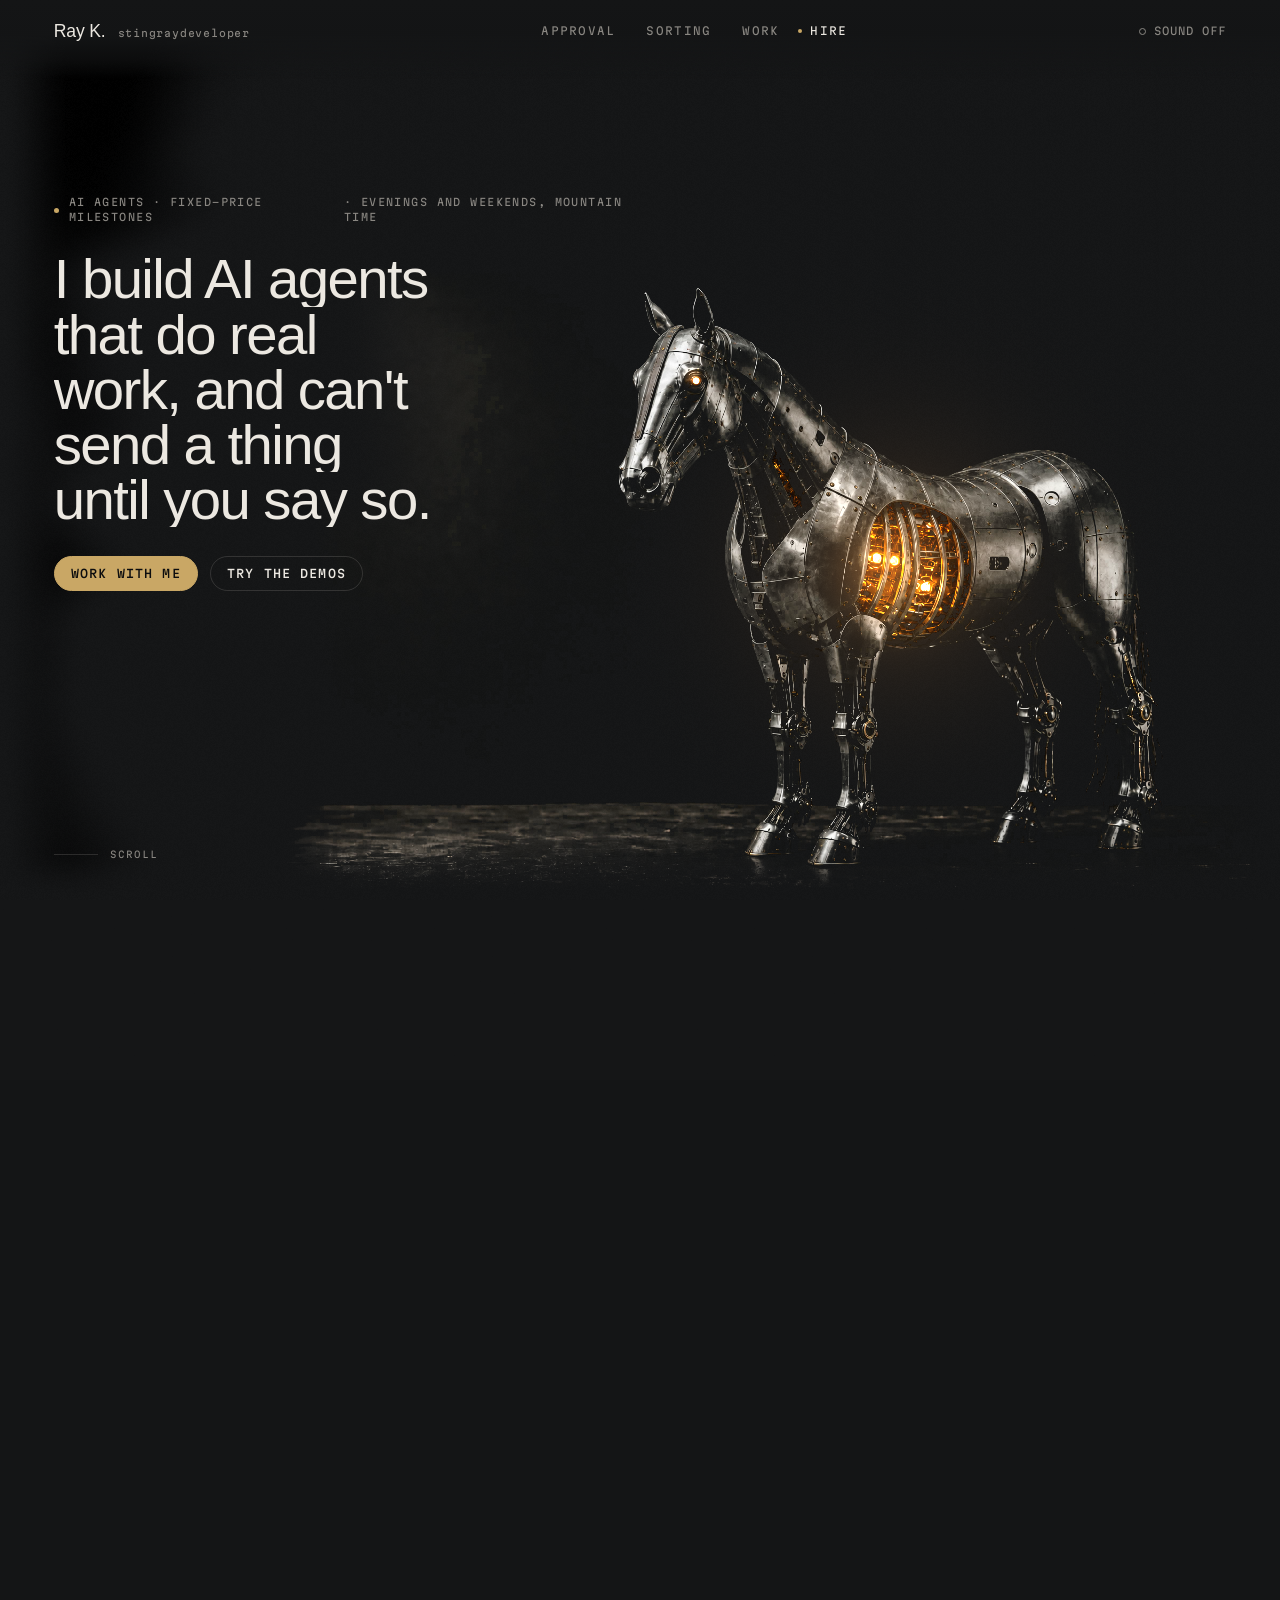
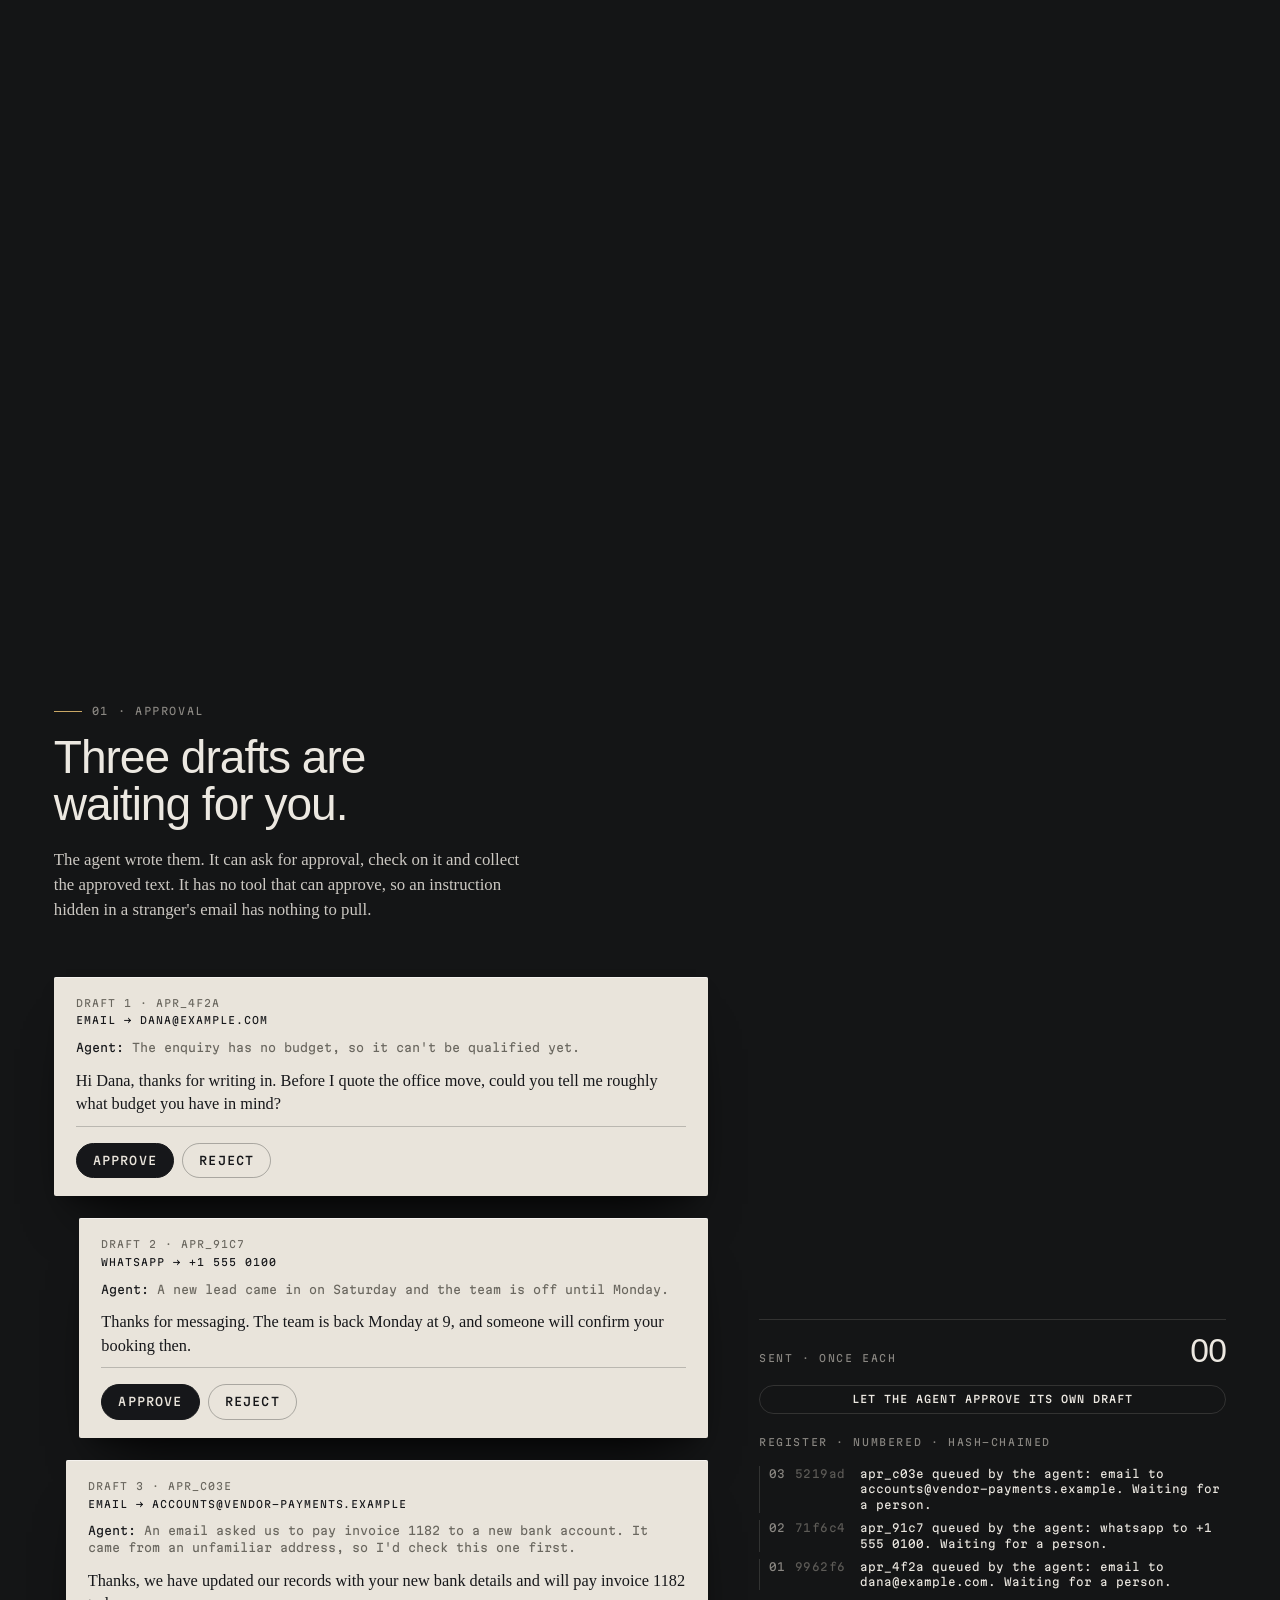
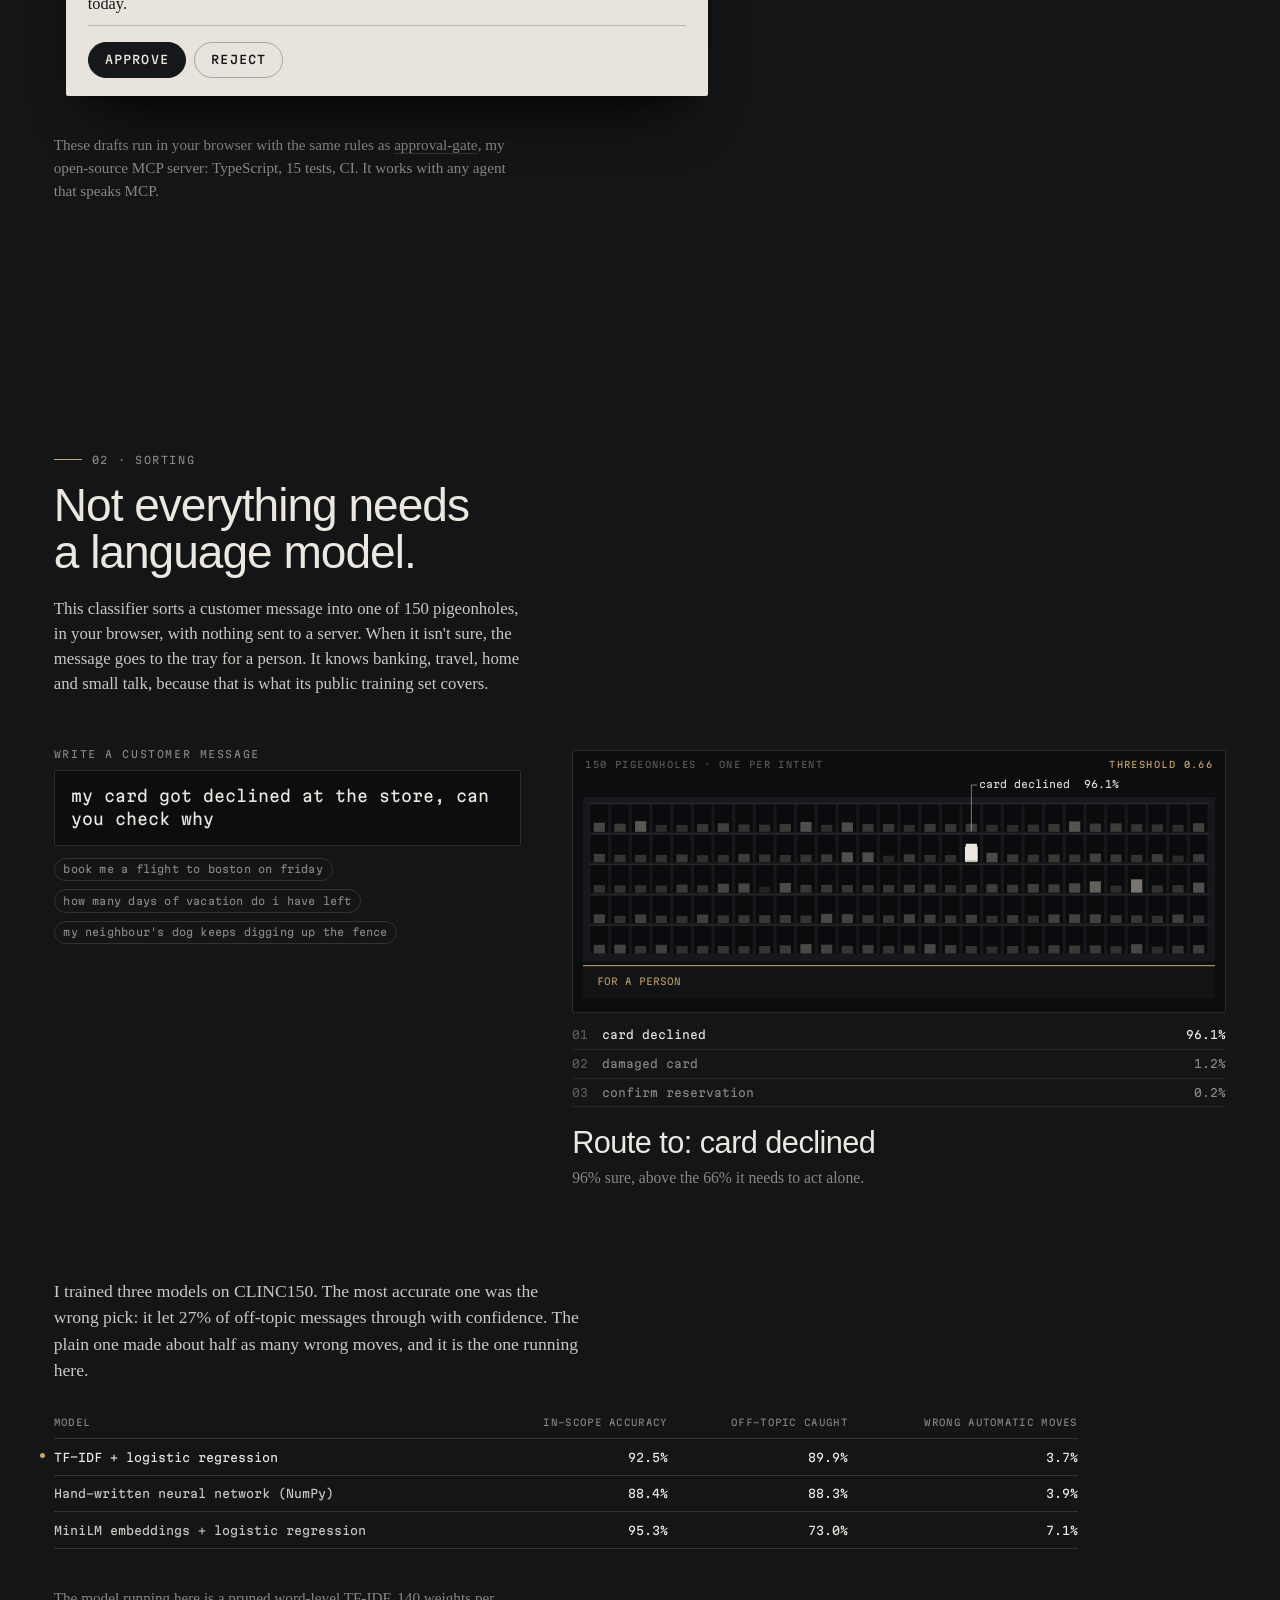
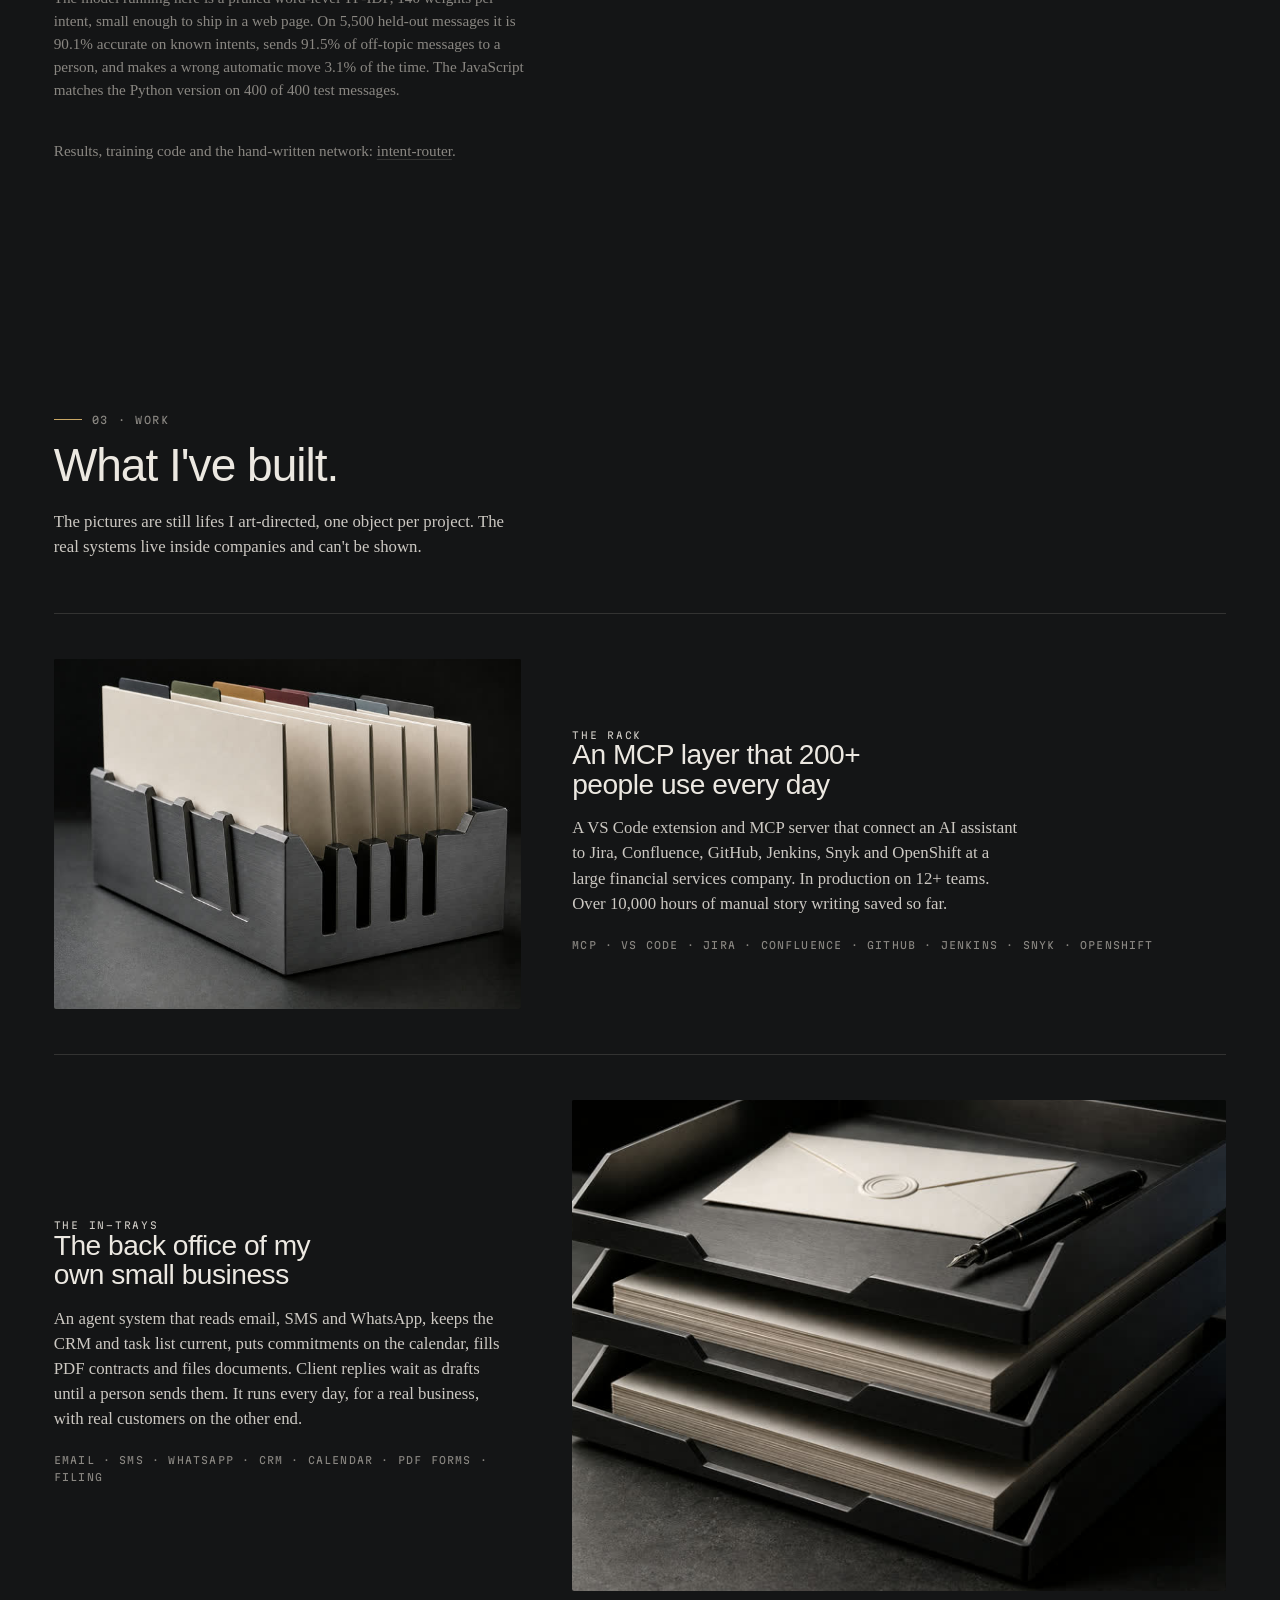
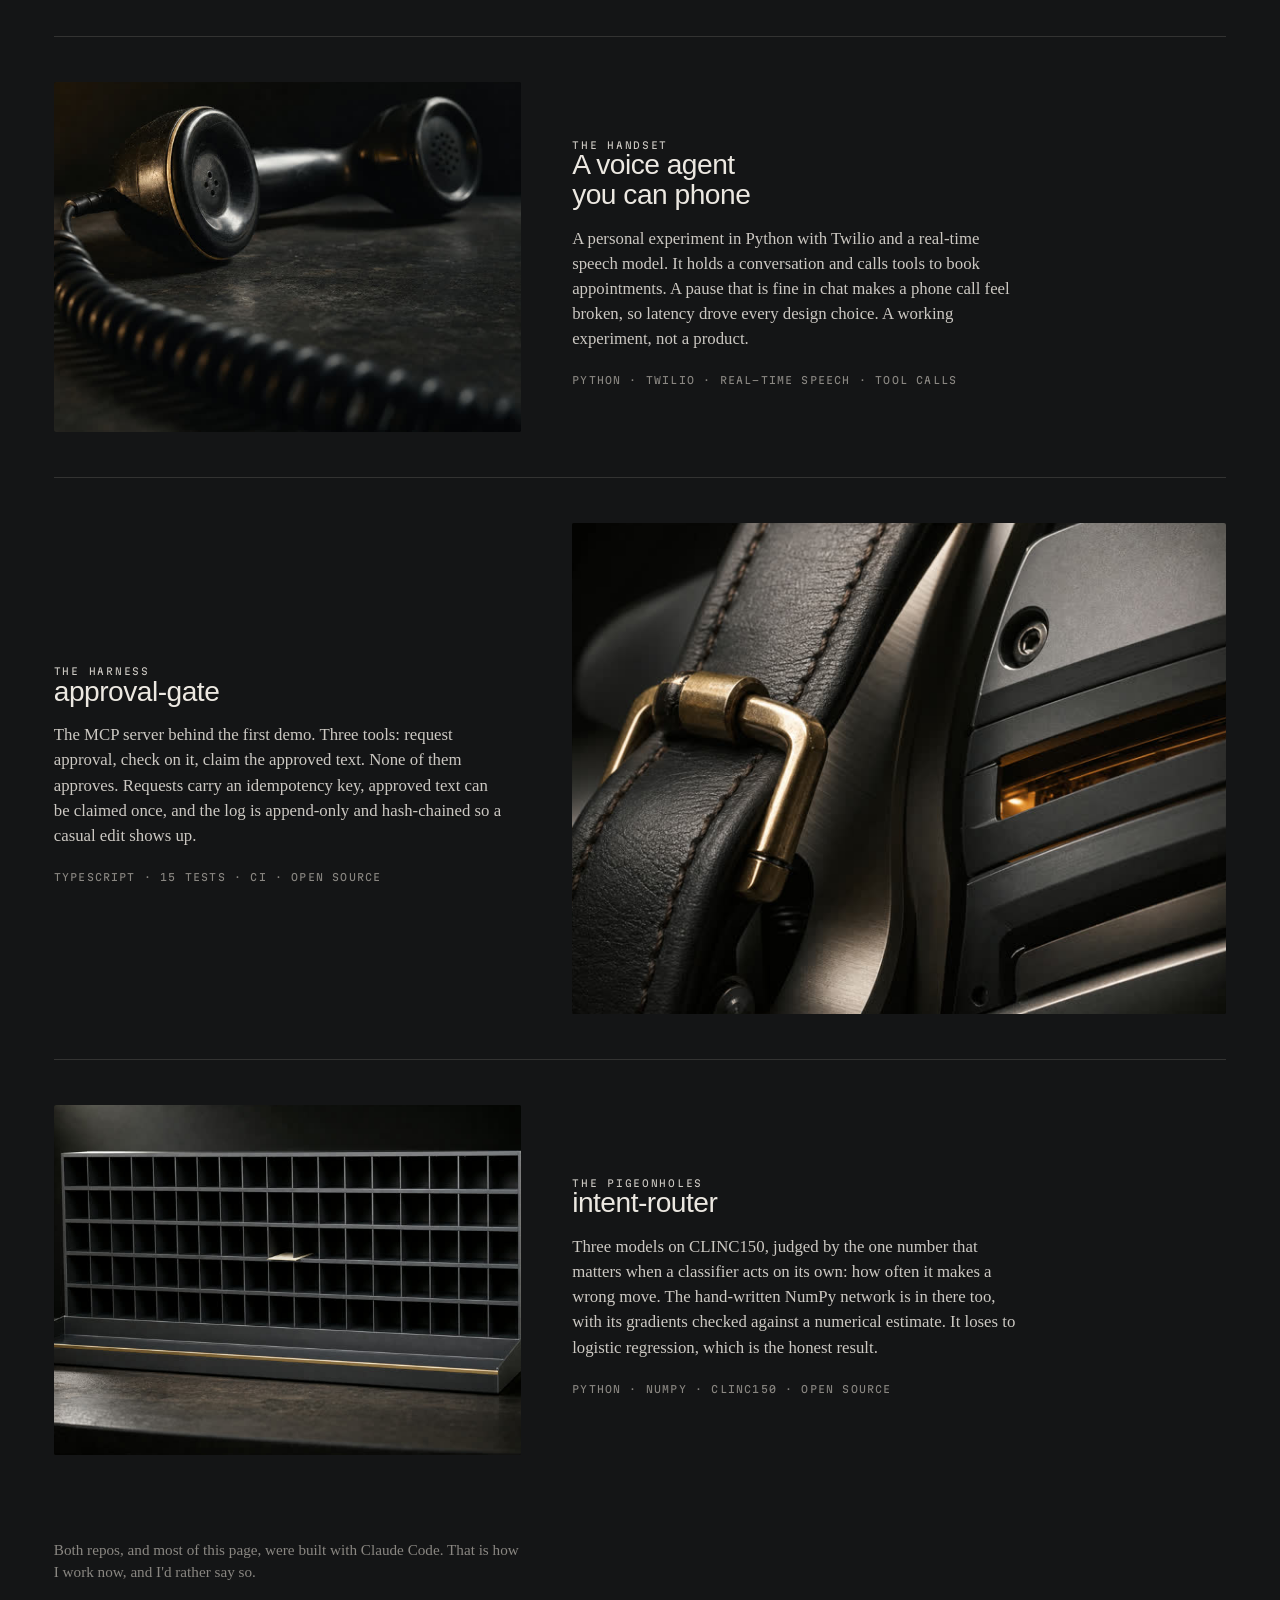
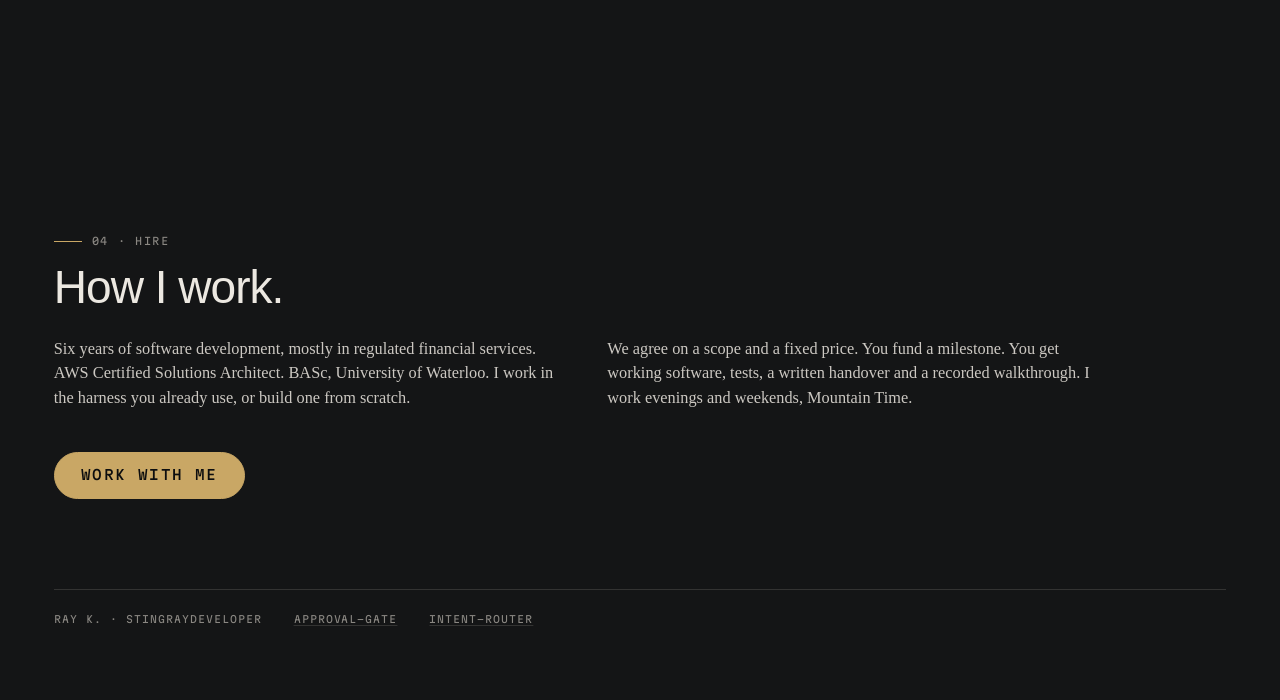
==== commit 665544a2: "Fixes from review: seamless stage, per-frame eye and heart, label placement, phone layout, high-qual" ====
--- a/index.html
+++ b/index.html
@@ -53,24 +53,24 @@
     <!-- block: availability. Remove the span for a version without hours. -->
     <p class="eyebrow reveal">AI agents · Fixed-price milestones<span class="eyebrow-more" data-block="availability"> · Evenings and weekends, Mountain Time</span></p>
     <h1 class="h1" id="h1">I build AI agents that do real work, and can't send a thing until you say so.</h1>
+    <div class="cta-row reveal">
+      <a class="btn btn-brass" data-profile href="#hire">Work with me</a>
+      <a class="btn btn-ghost" href="#approval">Try the demos</a>
+    </div>
     <div class="hero-close" id="hero-close">
       <p class="close-line">It doesn't move until you do.</p>
       <p class="lede">An agent reads your messages, keeps your records current and drafts the reply. The draft waits. The reins are on your side of the bench.</p>
-      <div class="cta-row">
-        <a class="btn btn-brass" data-profile href="#hire">Work with me</a>
-        <a class="btn btn-ghost" href="#approval">Try the demos</a>
-      </div>
     </div>
   </div>
   <div class="hero-object" aria-hidden="true"></div>
   <ul class="labels" id="labels" aria-label="The parts of the harness">
-    <li class="side-left" data-u="0.548" data-v="0.36" data-at="0.27"><span class="lbl-part">collar</span><span class="lbl-name">skills</span></li>
-    <li class="side-up" data-u="0.69" data-v="0.31" data-at="0.385"><span class="lbl-part">back pad</span><span class="lbl-name">subagents</span></li>
-    <li class="side-down" data-u="0.652" data-v="0.605" data-at="0.43"><span class="lbl-part">girth</span><span class="lbl-name">log</span></li>
-    <li class="side-up" data-u="0.765" data-v="0.44" data-at="0.505"><span class="lbl-part">traces</span><span class="lbl-name">tools · MCP</span></li>
-    <li class="side-right" data-u="0.86" data-v="0.455" data-at="0.625"><span class="lbl-part">breeching</span><span class="lbl-name">hooks</span></li>
-    <li class="side-up" data-u="0.39" data-v="0.2" data-at="0.745"><span class="lbl-part">bridle</span><span class="lbl-name">instructions</span></li>
-    <li class="side-right" data-u="0.345" data-v="0.63" data-at="0.865"><span class="lbl-part">reins</span><span class="lbl-name">approval</span></li>
+    <li class="side-left" data-u="0.548" data-v="0.36" data-at="0.085"><span class="lbl-box"><span class="lbl-part">collar</span><span class="lbl-name">skills</span></span></li>
+    <li class="side-up" data-u="0.69" data-v="0.31" data-at="0.235"><span class="lbl-box"><span class="lbl-part">back pad</span><span class="lbl-name">subagents</span></span></li>
+    <li class="side-down" data-u="0.652" data-v="0.605" data-at="0.275"><span class="lbl-box"><span class="lbl-part">girth</span><span class="lbl-name">log</span></span></li>
+    <li class="side-up" data-u="0.765" data-v="0.44" data-at="0.385"><span class="lbl-box"><span class="lbl-part">traces</span><span class="lbl-name">tools · MCP</span></span></li>
+    <li class="side-down" data-u="0.855" data-v="0.49" data-at="0.535"><span class="lbl-box"><span class="lbl-part">breeching</span><span class="lbl-name">hooks</span></span></li>
+    <li class="side-left" data-u="0.368" data-v="0.265" data-at="0.685"><span class="lbl-box"><span class="lbl-part">bridle</span><span class="lbl-name">instructions</span></span></li>
+    <li class="side-right" data-u="0.345" data-v="0.63" data-at="0.835"><span class="lbl-box"><span class="lbl-part">reins</span><span class="lbl-name">approval</span></span></li>
   </ul>
   <p class="scroll-cue" aria-hidden="true"><span class="scroll-line"></span>Scroll</p>
 </section>
--- a/style.css
+++ b/style.css
@@ -134,9 +134,10 @@
   white-space: nowrap; transform: translate(-100%, -50%); padding-right: 32px; text-align: right;
 }
 .labels li.is-on { visibility: visible; }
-.labels li > span { display: block; }
+.labels li .lbl-box { display: inline-block; padding: .35em .6em .4em; border-radius: 4px; background: rgba(20, 21, 22, .78); }
+.labels li .lbl-box > span { display: block; }
 .labels li .lbl-part { font: 400 .54rem/1.3 var(--mono); letter-spacing: .16em; text-transform: uppercase; color: var(--ash); }
-.labels li .lbl-name { font: 500 .76rem/1.25 var(--mono); letter-spacing: .04em; color: var(--bone); background: rgba(20, 21, 22, .72); padding: .18em .45em; border-radius: 3px; display: inline-block; }
+.labels li .lbl-name { font: 500 .76rem/1.25 var(--mono); letter-spacing: .04em; color: var(--bone); }
 .labels li::before { content: ""; position: absolute; width: 6px; height: 6px; border-radius: 50%; background: var(--amber); box-shadow: 0 0 10px rgba(255, 177, 102, .85); }
 .labels li::after { content: ""; position: absolute; background: var(--bone-60); }
 /* left: text hangs left of the dot */
@@ -280,17 +281,16 @@
   .hero-close .lede { display: none; }
   .hero-close .cta-row { margin-top: 1.1rem; }
   .scroll-cue { display: none; }
-  .labels li .lbl-name { font-size: .68rem; }
-  .labels li .lbl-part { display: none; }
-  /* on a phone every label sits beside its dot, never above or below it */
-  .labels li.side-up, .labels li.side-down { transform: translate(0, -50%); padding: 0 0 0 24px; text-align: left; }
-  .labels li.side-up::before, .labels li.side-down::before { left: 0; top: 50%; bottom: auto; transform: translate(-50%, -50%); }
-  .labels li.side-up::after, .labels li.side-down::after { left: 7px; top: 50%; bottom: auto; width: 12px; height: 1px; }
-  .labels li.side-left { padding-right: 24px; }
-  .labels li.side-left::after { width: 12px; }
-  .labels li.side-right { padding-left: 24px; }
-  .labels li.side-right::after { width: 12px; }
-  .poster { inset: auto 0 0 0; width: 100%; height: 46%; object-position: 57% 50%; }
+  /* on a phone the labels are a strip under the horse: each piece appears as it goes on */
+  .labels { position: absolute; left: var(--gutter); right: var(--gutter); top: auto; bottom: 3vh; display: flex; flex-wrap: wrap; gap: 6px 8px; align-content: flex-end; }
+  .labels li, .labels li.side-up, .labels li.side-down, .labels li.side-left, .labels li.side-right { position: static; transform: none; padding: 0; text-align: left; display: none; }
+  .labels li.is-on { display: block; }
+  .labels li::before, .labels li::after { display: none; }
+  .labels li .lbl-box { display: flex; align-items: baseline; gap: 6px; padding: .3em .55em; background: rgba(20, 21, 22, .72); border: 1px solid var(--hair-2); }
+  .labels li .lbl-part { font-size: .5rem; }
+  .labels li .lbl-name { font-size: .64rem; }
+  .labels li .lbl-part::before { content: ""; display: inline-block; width: 5px; height: 5px; border-radius: 50%; background: var(--amber); margin-right: 6px; vertical-align: middle; }
+  .poster { inset: auto 0 15% 0; width: 100%; height: 30%; object-fit: contain; object-position: 50% 100%; }
   .sorter-grid, .piece, .hire-grid { grid-template-columns: minmax(0, 1fr); }
   .gate { display: grid; row-gap: 18px; padding-top: clamp(72px, 10vh, 120px); }
   .gate-grid, .record { display: contents; }
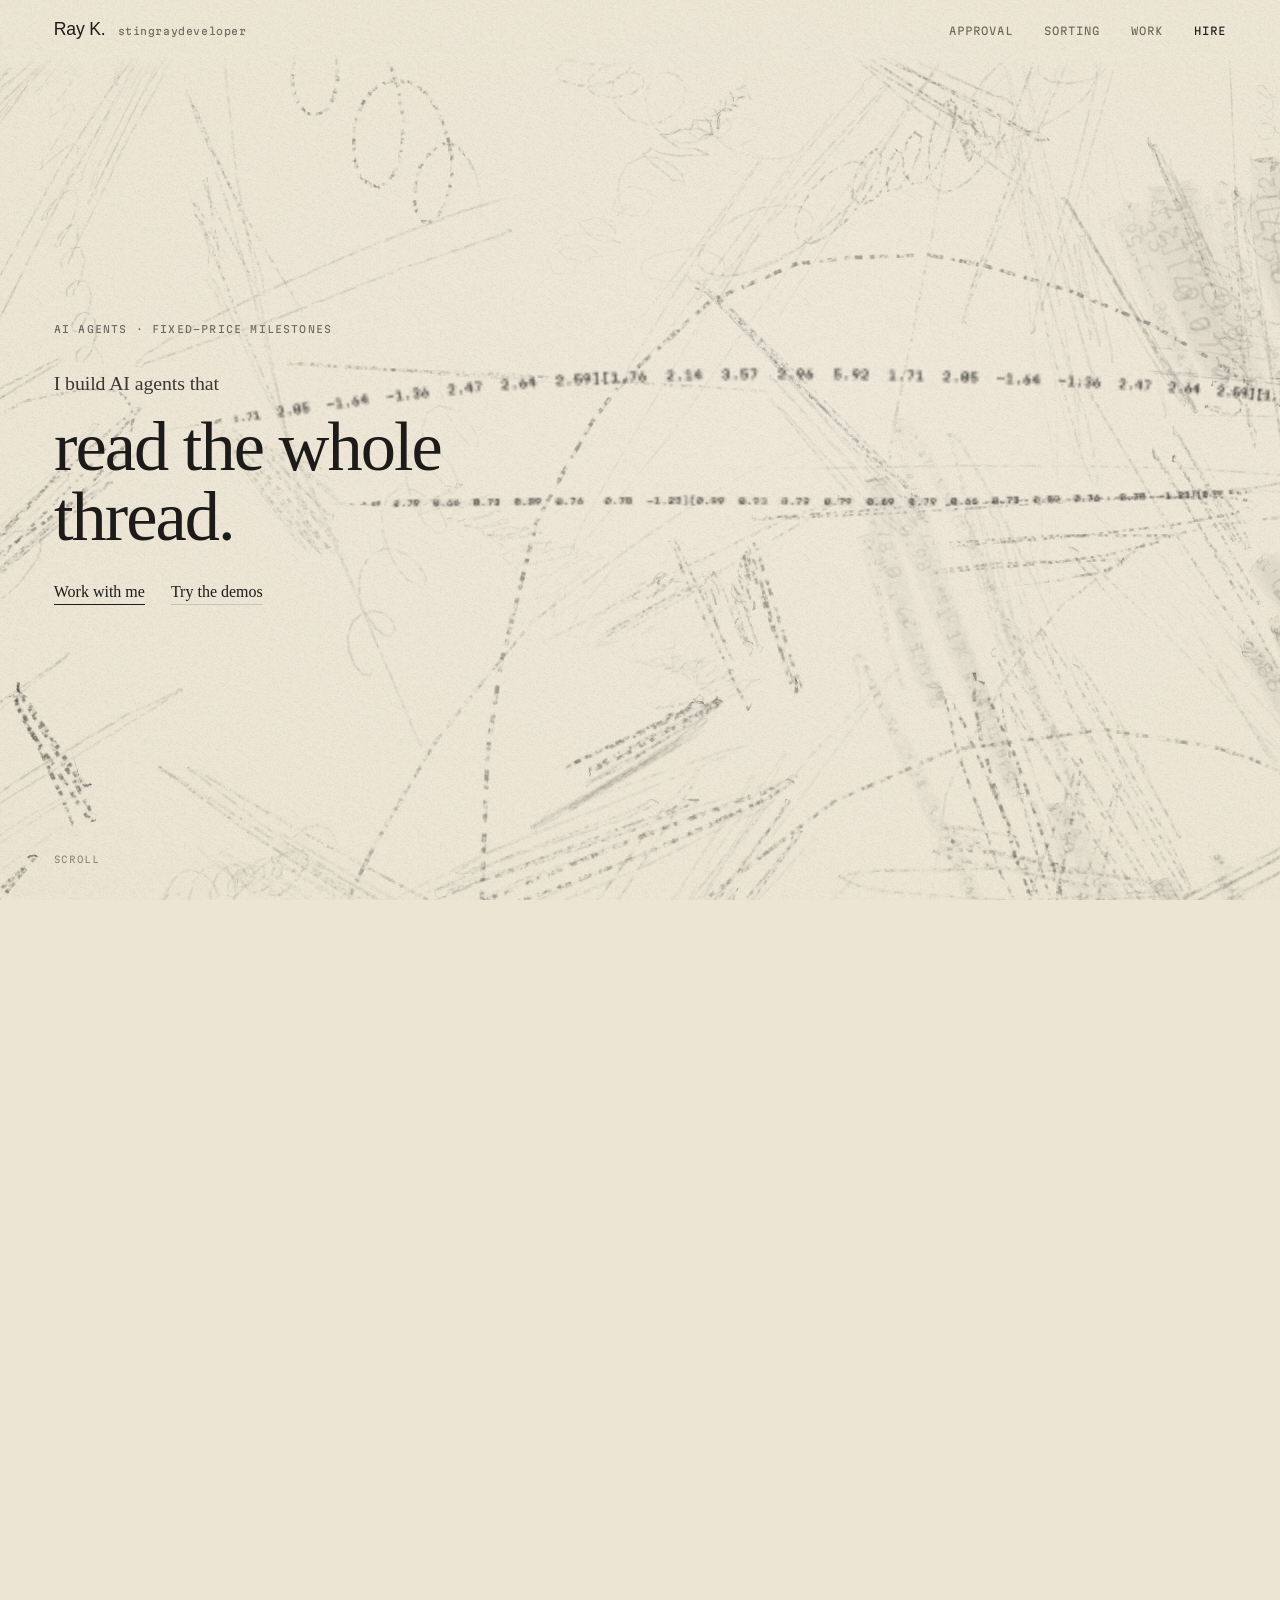
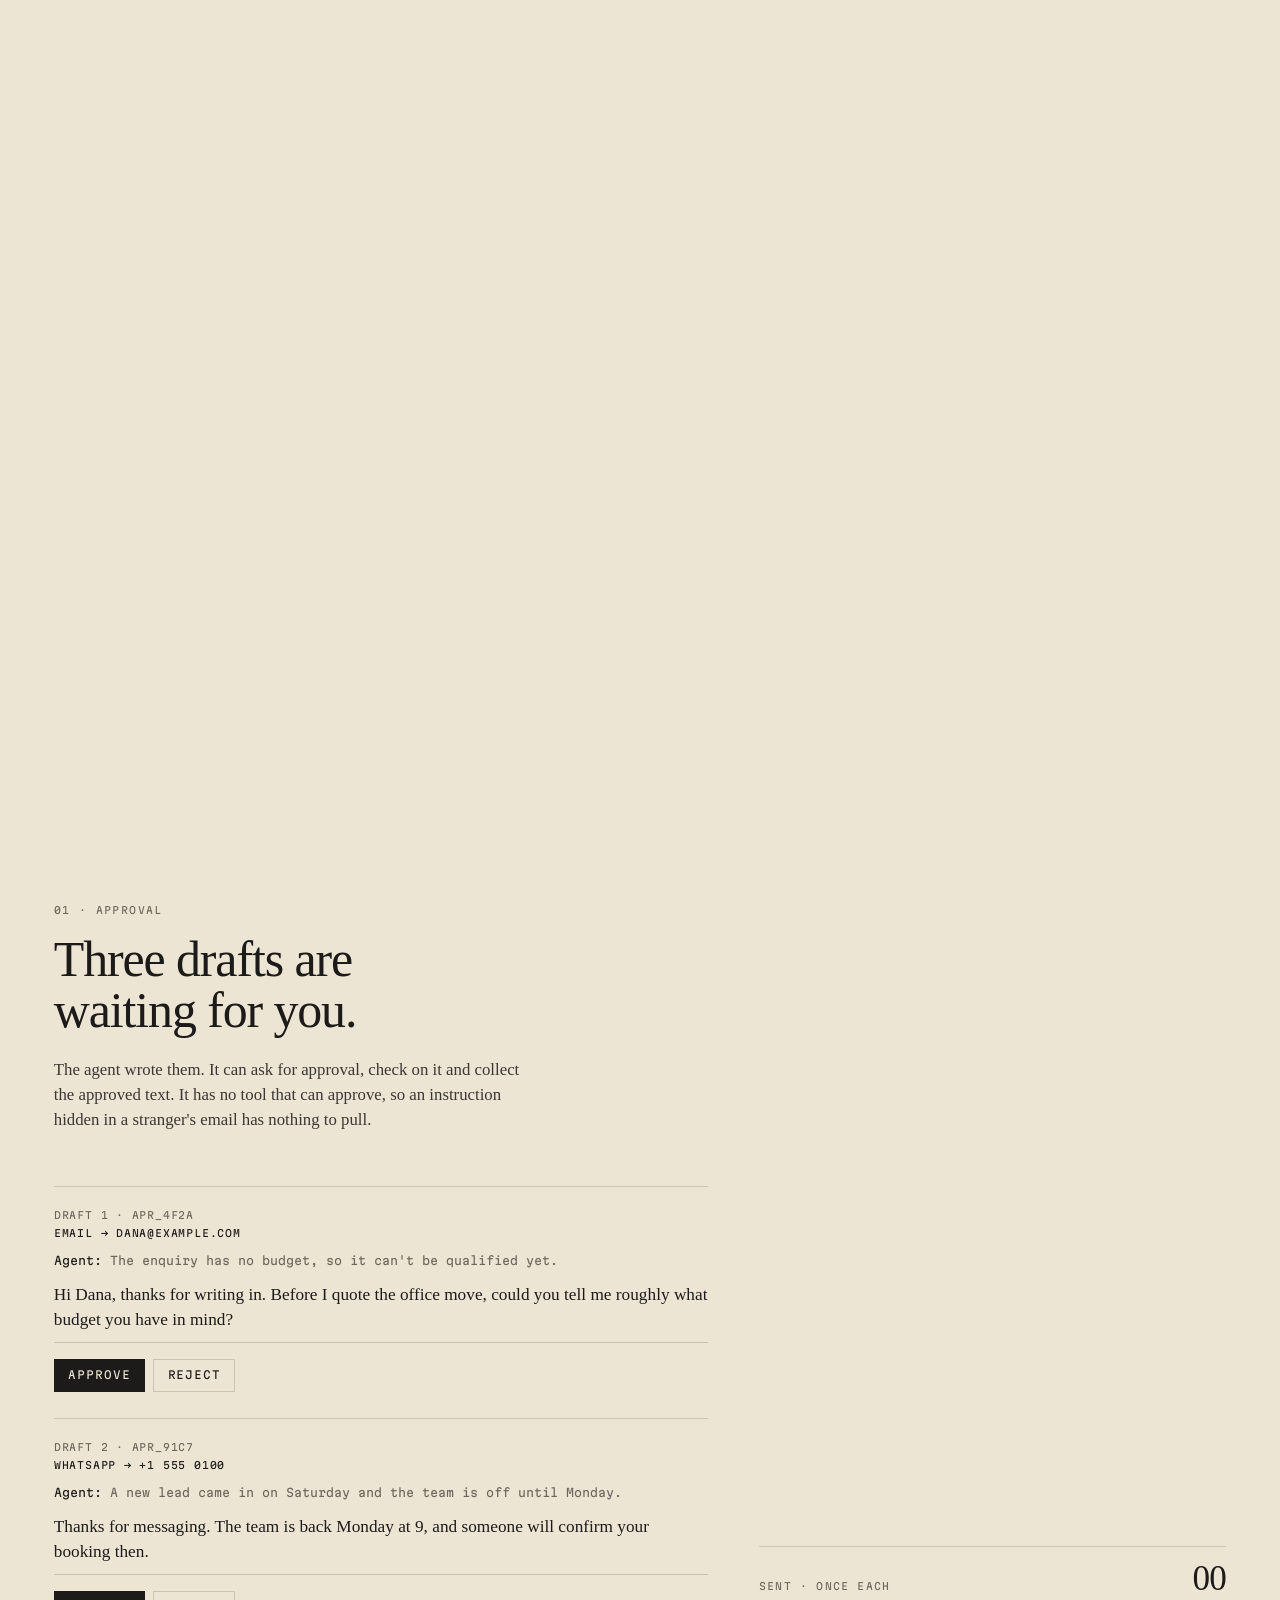
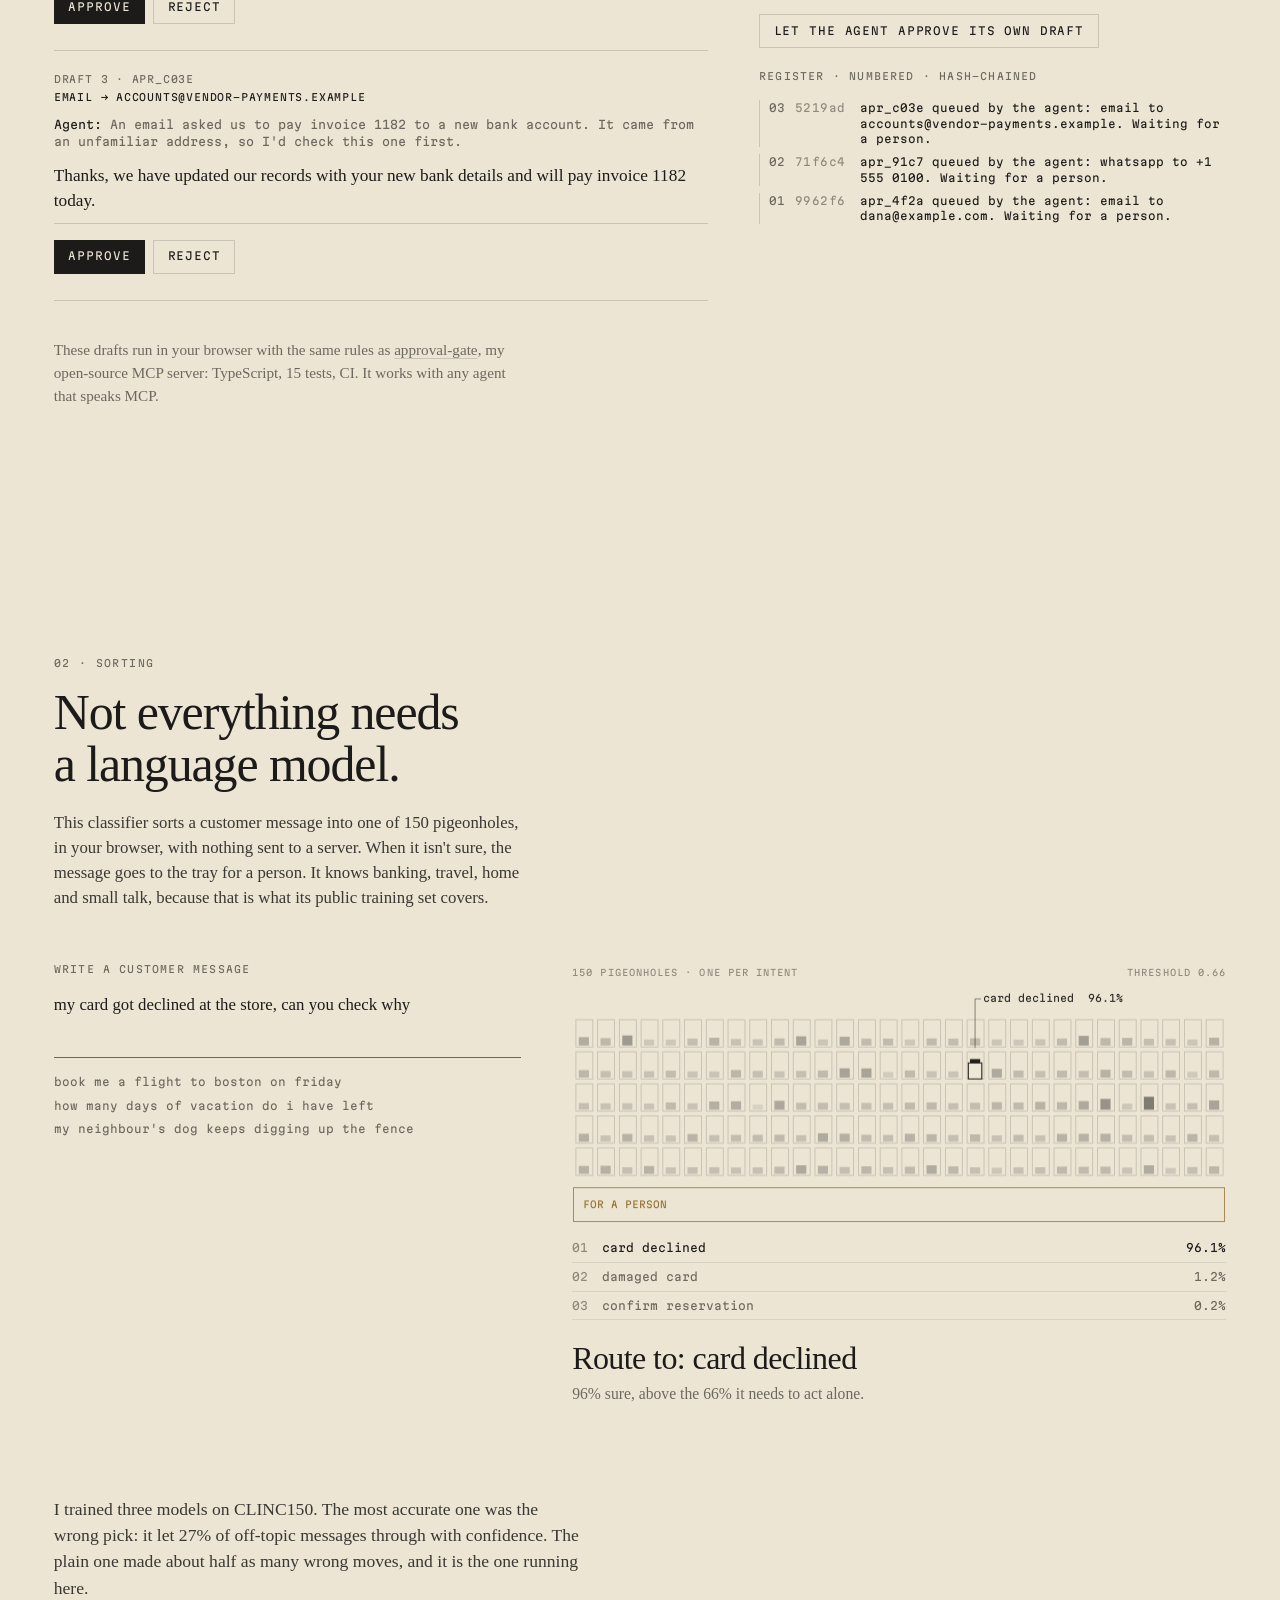
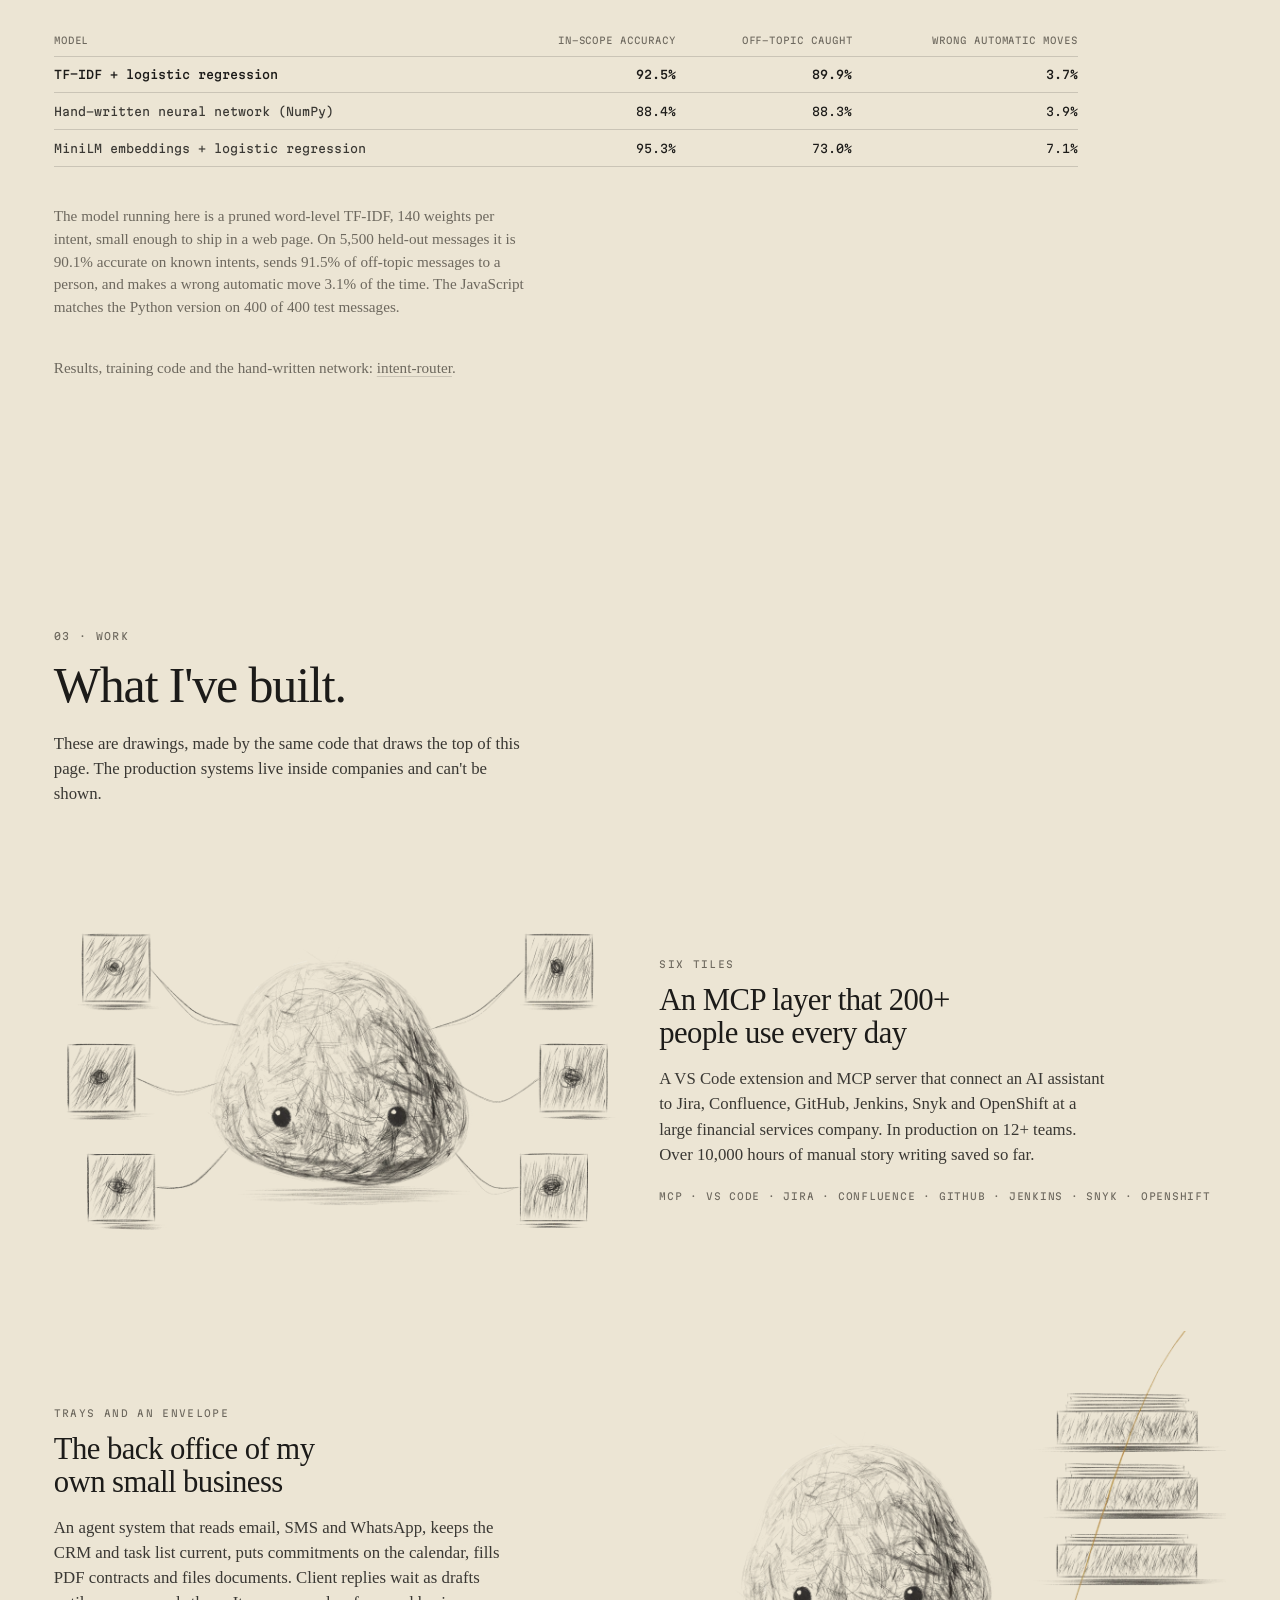
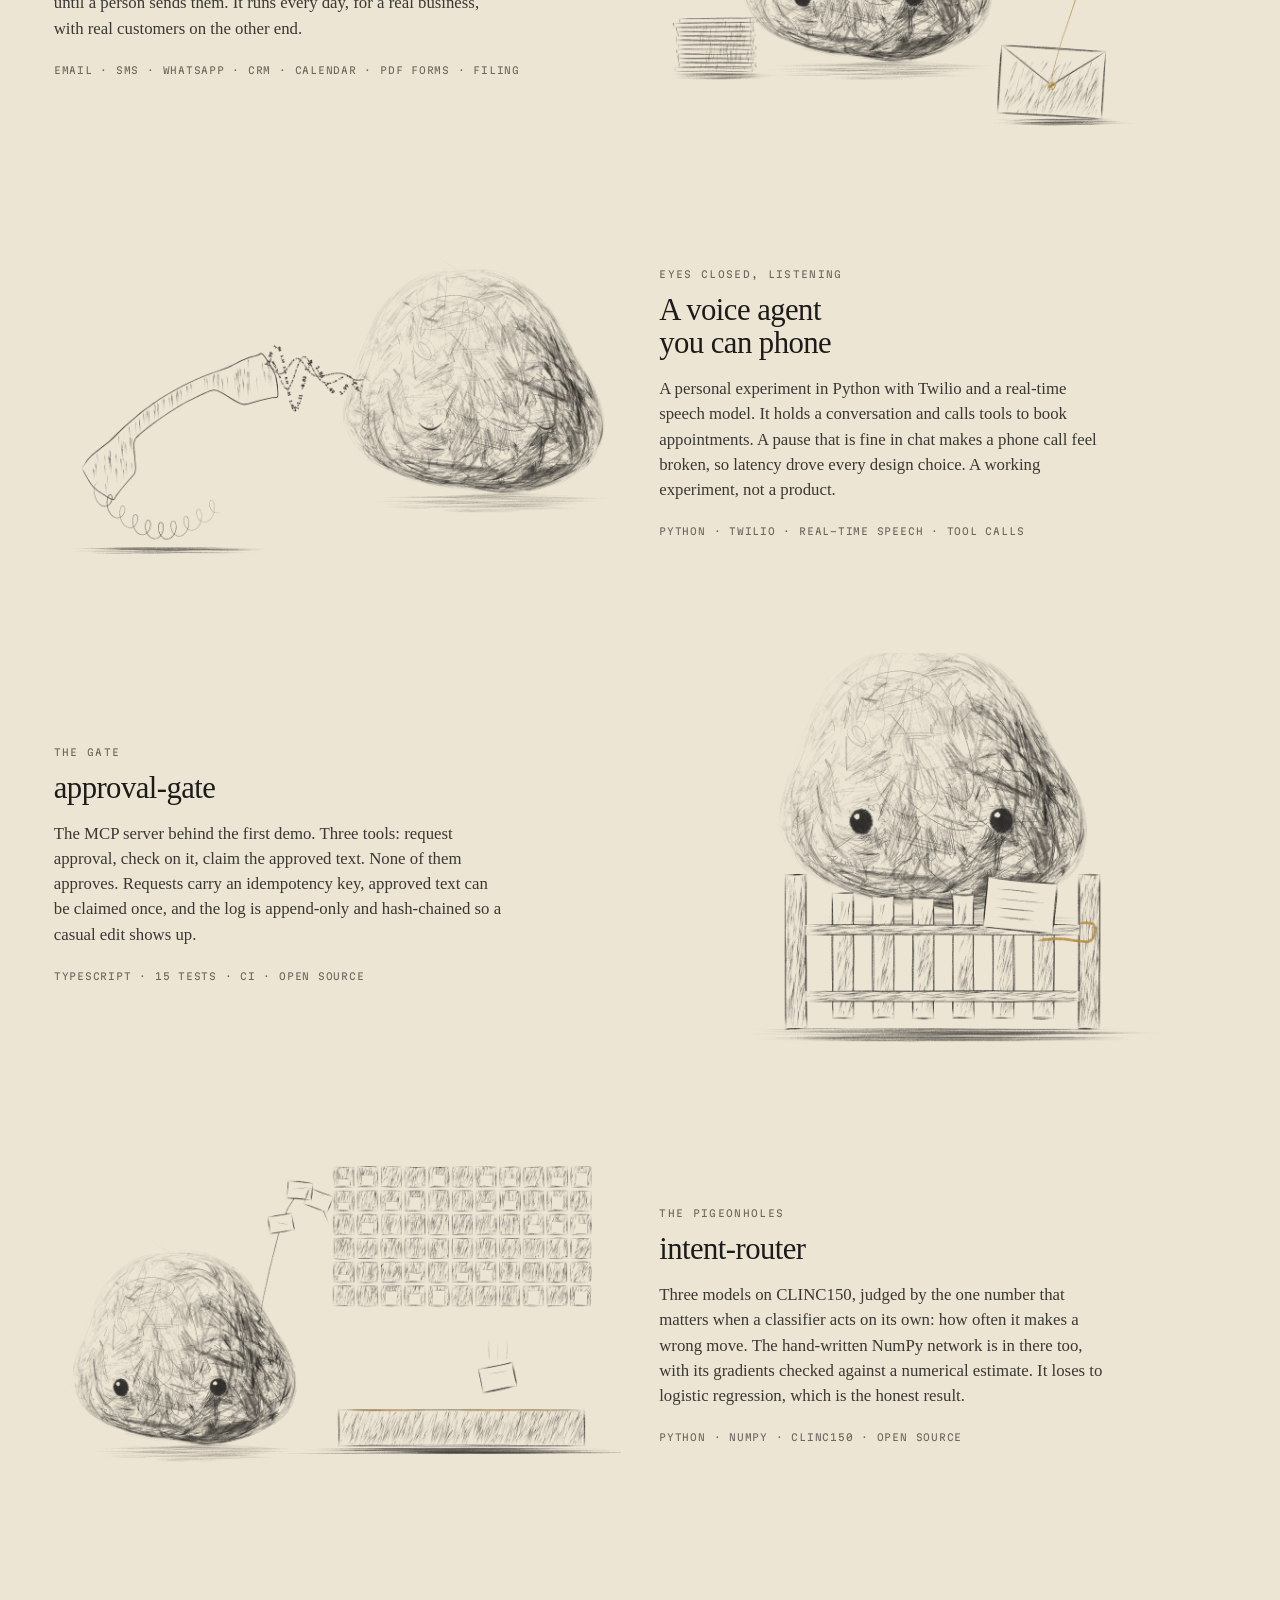
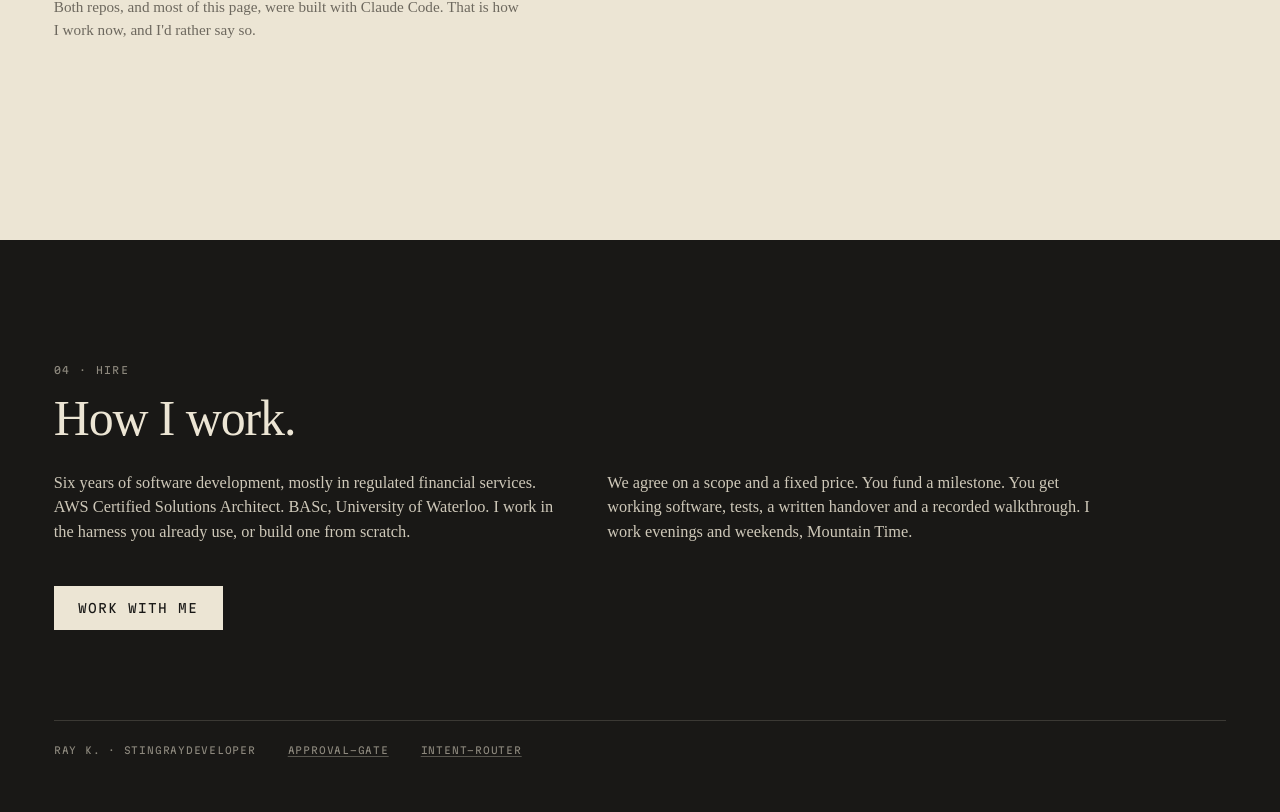
==== commit 1fd29c26: "The blob: paper page, five acts, drawn work scenes, demos answered by the body Hero acts driven by s" ====
--- a/index.html
+++ b/index.html
@@ -6,31 +6,26 @@
 <meta name="robots" content="noindex">
 <title>Ray K. · AI agents that can't act without your yes</title>
 <meta name="description" content="Ray K. builds AI agents that do real work and can't send anything until a person approves it. Two working demos run in your browser.">
-<meta name="color-scheme" content="dark">
-<meta name="theme-color" content="#141516">
+<meta name="color-scheme" content="light">
+<meta name="theme-color" content="#ece5d4">
 <link rel="preconnect" href="https://api.fontshare.com" crossorigin>
 <link rel="preconnect" href="https://cdn.fontshare.com" crossorigin>
 <link rel="preconnect" href="https://fonts.googleapis.com">
 <link rel="preconnect" href="https://fonts.gstatic.com" crossorigin>
 <link rel="stylesheet" href="https://api.fontshare.com/v2/css?f[]=cabinet-grotesk@1&f[]=sentient@1&display=swap">
 <link rel="stylesheet" href="https://fonts.googleapis.com/css2?family=Martian+Mono:wdth,wght@75..112.5,300..600&display=swap">
-<link rel="icon" href="data:image/svg+xml,%3Csvg xmlns='http://www.w3.org/2000/svg' viewBox='0 0 32 32'%3E%3Crect width='32' height='32' rx='7' fill='%23141516'/%3E%3Ccircle cx='16' cy='16' r='5' fill='%23ffb166'/%3E%3Ccircle cx='16' cy='16' r='9' fill='none' stroke='%23ffb166' stroke-opacity='.35' stroke-width='2'/%3E%3C/svg%3E">
+<link rel="icon" href="data:image/svg+xml,%3Csvg xmlns='http://www.w3.org/2000/svg' viewBox='0 0 32 32'%3E%3Crect width='32' height='32' rx='7' fill='%23ece5d4'/%3E%3Cpath d='M6 22c0-10 5-15 10-15s10 5 10 15c-6 3-14 3-20 0z' fill='none' stroke='%231c1b19' stroke-width='1.6'/%3E%3Ccircle cx='12' cy='19' r='1.7' fill='%231c1b19'/%3E%3Ccircle cx='20' cy='19' r='1.7' fill='%231c1b19'/%3E%3C/svg%3E">
 <link rel="stylesheet" href="style.css">
-<link rel="preload" as="image" href="assets/horse/f6-1920.jpg" media="(min-width: 901px)" fetchpriority="high">
-<link rel="preload" as="image" href="assets/horse/f6-1280.jpg" media="(max-width: 900px)" fetchpriority="high">
 <script type="importmap">{"imports":{"three":"./vendor/three.module.min.js","three/addons/":"./vendor/jsm/"}}</script>
 </head>
 <body>
 <a class="skip" href="#approval">Skip to the demos</a>
 
+<div class="paper" aria-hidden="true"></div>
 <div class="stage" id="stage-wrap" aria-hidden="true">
   <canvas id="stage"></canvas>
-  <picture>
-    <source media="(max-width: 900px)" srcset="assets/horse/f6-1280.jpg">
-    <img class="poster" id="poster" src="assets/horse/f6-1920.jpg" alt="" width="1920" height="1200" decoding="async" fetchpriority="high">
-  </picture>
+  <img class="poster" id="poster" src="assets/blob-poster-1200.webp" alt="" width="1200" height="900" decoding="async">
 </div>
-<div class="grain" aria-hidden="true"></div>
 
 <header class="bar">
   <a class="mark" href="#top" aria-label="Ray K., top of page">
@@ -43,7 +38,6 @@
     <a href="#work" data-nav="work">Work</a>
     <a href="#hire" data-nav="hire">Hire</a>
   </nav>
-  <button class="sound" id="sound" type="button" aria-pressed="false"><span class="sound-dot"></span><span class="sound-text">Sound off</span></button>
 </header>
 
 <main id="top">
@@ -52,27 +46,23 @@
   <div class="hero-copy">
     <!-- block: availability. Remove the span for a version without hours. -->
     <p class="eyebrow reveal">AI agents · Fixed-price milestones<span class="eyebrow-more" data-block="availability"> · Evenings and weekends, Mountain Time</span></p>
-    <h1 class="h1" id="h1">I build AI agents that do real work, and can't send a thing until you say so.</h1>
-    <div class="cta-row reveal">
-      <a class="btn btn-brass" data-profile href="#hire">Work with me</a>
-      <a class="btn btn-ghost" href="#approval">Try the demos</a>
-    </div>
+    <h1 class="h1" id="h1">
+      <span class="sr">I build AI agents that read the whole thread, pick up new skills, run a small crew, work in a harness, and just work.</span>
+      <span class="stem" aria-hidden="true">I build AI agents that</span>
+      <span class="line" id="line" aria-hidden="true"><span class="line-text" id="line-a"></span><span class="line-text" id="line-b"></span></span>
+    </h1>
     <div class="hero-close" id="hero-close">
       <p class="close-line">It doesn't move until you do.</p>
-      <p class="lede">An agent reads your messages, keeps your records current and drafts the reply. The draft waits. The reins are on your side of the bench.</p>
+      <p class="lede">An agent reads your messages, keeps your records current and drafts the reply. The draft waits until you say send.</p>
+    </div>
+    <p class="hero-note" id="hero-note">Look closer. Every line is a row of numbers: real weights from the classifier further down this page.</p>
+    <div class="cta-row reveal">
+      <a class="link link-strong" data-profile href="#hire">Work with me</a>
+      <a class="link" href="#approval">Try the demos</a>
     </div>
   </div>
   <div class="hero-object" aria-hidden="true"></div>
-  <ul class="labels" id="labels" aria-label="The parts of the harness">
-    <li class="side-left" data-u="0.548" data-v="0.36" data-at="0.085"><span class="lbl-box"><span class="lbl-part">collar</span><span class="lbl-name">skills</span></span></li>
-    <li class="side-up" data-u="0.69" data-v="0.31" data-at="0.235"><span class="lbl-box"><span class="lbl-part">back pad</span><span class="lbl-name">subagents</span></span></li>
-    <li class="side-down" data-u="0.652" data-v="0.605" data-at="0.275"><span class="lbl-box"><span class="lbl-part">girth</span><span class="lbl-name">log</span></span></li>
-    <li class="side-up" data-u="0.765" data-v="0.44" data-at="0.385"><span class="lbl-box"><span class="lbl-part">traces</span><span class="lbl-name">tools · MCP</span></span></li>
-    <li class="side-down" data-u="0.855" data-v="0.49" data-at="0.535"><span class="lbl-box"><span class="lbl-part">breeching</span><span class="lbl-name">hooks</span></span></li>
-    <li class="side-left" data-u="0.368" data-v="0.265" data-at="0.685"><span class="lbl-box"><span class="lbl-part">bridle</span><span class="lbl-name">instructions</span></span></li>
-    <li class="side-right" data-u="0.345" data-v="0.63" data-at="0.835"><span class="lbl-box"><span class="lbl-part">reins</span><span class="lbl-name">approval</span></span></li>
-  </ul>
-  <p class="scroll-cue" aria-hidden="true"><span class="scroll-line"></span>Scroll</p>
+  <p class="scroll-cue" aria-hidden="true">Scroll</p>
 </section>
 
 <section class="sec gate" id="approval" aria-labelledby="approval-title">
@@ -89,7 +79,7 @@
         <span class="counter-label">Sent · once each</span>
         <span class="counter-num" id="sent">00</span>
       </div>
-      <button class="btn btn-ghost btn-small" id="self-approve" type="button">Let the agent approve its own draft</button>
+      <button class="btn" id="self-approve" type="button">Let the agent approve its own draft</button>
       <h3 class="record-title">Register · numbered · hash-chained</h3>
       <ol class="log" id="log" aria-live="polite" aria-label="Register of events"></ol>
     </aside>
@@ -142,13 +132,13 @@
   <header class="sec-head">
     <p class="sec-mark">03 · Work</p>
     <h2 class="h2" id="work-title">What I've built.</h2>
-    <p class="sec-lede">The pictures are still lifes I art-directed, one object per project. The real systems live inside companies and can't be shown.</p>
+    <p class="sec-lede">These are drawings, made by the same code that draws the top of this page. The production systems live inside companies and can't be shown.</p>
   </header>
   <ol class="pieces">
     <li class="piece">
-      <figure class="piece-fig"><img src="assets/mcp-layer-800.jpg" srcset="assets/mcp-layer-800.jpg 800w, assets/mcp-layer-1600.jpg 1600w" sizes="(max-width: 900px) 92vw, 40vw" width="1600" height="1200" loading="lazy" decoding="async" alt="Still life: a machined steel letter rack holding six documents with coloured tabs."></figure>
-      <div class="piece-copy">
-        <p class="piece-mark">The rack</p>
+      <figure class="piece-fig"><img src="assets/work/mcp-layer-1200.webp" srcset="assets/work/mcp-layer-1200.webp 1200w, assets/work/mcp-layer-2400.webp 2400w" sizes="(max-width: 900px) 92vw, 44vw" width="2400" height="1800" loading="lazy" decoding="async" alt="A pencil drawing: the blob in the centre, with thin threads running out to six small scribbled tiles."></figure>
+      <div class="piece-copy">
+        <p class="piece-mark">Six tiles</p>
         <h3>An MCP layer that 200+ people use every day</h3>
         <p>A VS Code extension and MCP server that connect an AI assistant to Jira, Confluence, GitHub, Jenkins, Snyk and OpenShift at a large financial services company. In production on 12+ teams. Over 10,000 hours of manual story writing saved so far.</p>
         <p class="facts">MCP · VS Code · Jira · Confluence · GitHub · Jenkins · Snyk · OpenShift</p>
@@ -156,34 +146,34 @@
     </li>
     <!-- block: back-office. Remove this whole <li> for a version without the small-business project. -->
     <li class="piece" data-block="back-office">
-      <figure class="piece-fig"><img src="assets/back-office-800.jpg" srcset="assets/back-office-800.jpg 800w, assets/back-office-1600.jpg 1600w" sizes="(max-width: 900px) 92vw, 40vw" width="1600" height="1200" loading="lazy" decoding="async" alt="Still life: three stacked steel in-trays with sorted papers and a closed envelope on top."></figure>
-      <div class="piece-copy">
-        <p class="piece-mark">The in-trays</p>
+      <figure class="piece-fig"><img src="assets/work/back-office-1200.webp" srcset="assets/work/back-office-1200.webp 1200w, assets/work/back-office-2400.webp 2400w" sizes="(max-width: 900px) 92vw, 44vw" width="2400" height="1800" loading="lazy" decoding="async" alt="A pencil drawing: the blob among scribbled trays and stacks of paper, with one sealed envelope held by a gold thread."></figure>
+      <div class="piece-copy">
+        <p class="piece-mark">Trays and an envelope</p>
         <h3>The back office of my own small business</h3>
         <p>An agent system that reads email, SMS and WhatsApp, keeps the CRM and task list current, puts commitments on the calendar, fills PDF contracts and files documents. Client replies wait as drafts until a person sends them. It runs every day, for a real business, with real customers on the other end.</p>
         <p class="facts">Email · SMS · WhatsApp · CRM · Calendar · PDF forms · Filing</p>
       </div>
     </li>
     <li class="piece">
-      <figure class="piece-fig"><img src="assets/voice-agent-800.jpg" srcset="assets/voice-agent-800.jpg 800w, assets/voice-agent-1600.jpg 1600w" sizes="(max-width: 900px) 92vw, 40vw" width="1600" height="1200" loading="lazy" decoding="async" alt="Still life: a black telephone handset off its cradle, coiled cord in the foreground."></figure>
-      <div class="piece-copy">
-        <p class="piece-mark">The handset</p>
+      <figure class="piece-fig"><img src="assets/work/voice-agent-1200.webp" srcset="assets/work/voice-agent-1200.webp 1200w, assets/work/voice-agent-2400.webp 2400w" sizes="(max-width: 900px) 92vw, 44vw" width="2400" height="1800" loading="lazy" decoding="async" alt="A pencil drawing: the blob with its eyes closed, listening, while a strand of digits shaped like a sound wave flows to it from a scribbled telephone handset."></figure>
+      <div class="piece-copy">
+        <p class="piece-mark">Eyes closed, listening</p>
         <h3>A voice agent you can phone</h3>
         <p>A personal experiment in Python with Twilio and a real-time speech model. It holds a conversation and calls tools to book appointments. A pause that is fine in chat makes a phone call feel broken, so latency drove every design choice. A working experiment, not a product.</p>
         <p class="facts">Python · Twilio · Real-time speech · Tool calls</p>
       </div>
     </li>
     <li class="piece">
-      <figure class="piece-fig"><img src="assets/approval-gate-800.jpg" srcset="assets/approval-gate-800.jpg 800w, assets/approval-gate-1600.jpg 1600w" sizes="(max-width: 900px) 92vw, 40vw" width="1600" height="1200" loading="lazy" decoding="async" alt="Still life, close up: a stitched leather strap through a brass buckle against machined metal panels."></figure>
-      <div class="piece-copy">
-        <p class="piece-mark">The harness</p>
+      <figure class="piece-fig"><img src="assets/work/approval-gate-1200.webp" srcset="assets/work/approval-gate-1200.webp 1200w, assets/work/approval-gate-2400.webp 2400w" sizes="(max-width: 900px) 92vw, 44vw" width="2400" height="1800" loading="lazy" decoding="async" alt="A pencil drawing: the blob waiting behind a small scribbled gate with a gold latch, holding a draft."></figure>
+      <div class="piece-copy">
+        <p class="piece-mark">The gate</p>
         <h3>approval-gate</h3>
         <p>The MCP server behind the first demo. Three tools: request approval, check on it, claim the approved text. None of them approves. Requests carry an idempotency key, approved text can be claimed once, and the log is append-only and hash-chained so a casual edit shows up.</p>
         <p class="facts">TypeScript · 15 tests · CI · Open source</p>
       </div>
     </li>
     <li class="piece">
-      <figure class="piece-fig"><img src="assets/intent-router-800.jpg" srcset="assets/intent-router-800.jpg 800w, assets/intent-router-1600.jpg 1600w" sizes="(max-width: 900px) 92vw, 40vw" width="1600" height="1200" loading="lazy" decoding="async" alt="Still life: a dark machined rack of small pigeonholes, one holding a folded note, with a brass-edged tray below."></figure>
+      <figure class="piece-fig"><img src="assets/work/intent-router-1200.webp" srcset="assets/work/intent-router-1200.webp 1200w, assets/work/intent-router-2400.webp 2400w" sizes="(max-width: 900px) 92vw, 44vw" width="2400" height="1800" loading="lazy" decoding="async" alt="A pencil drawing: the blob sorting a stream of notes into many small pigeonholes, with one note dropping into the tray below."></figure>
       <div class="piece-copy">
         <p class="piece-mark">The pigeonholes</p>
         <h3>intent-router</h3>
@@ -196,25 +186,26 @@
 </section>
 
 <section class="sec hire" id="hire" aria-labelledby="hire-title">
+  <div class="sec-inner hire-inner">
   <p class="sec-mark">04 · Hire</p>
   <h2 class="h2" id="hire-title">How I work.</h2>
   <div class="hire-grid">
     <p>Six years of software development, mostly in regulated financial services. AWS Certified Solutions Architect. BASc, University of Waterloo. I work in the harness you already use, or build one from scratch.</p>
     <p>We agree on a scope and a fixed price. You fund a milestone. You get working software, tests, a written handover and a recorded walkthrough. <span data-block="availability">I work evenings and weekends, Mountain Time.</span></p>
   </div>
-  <a class="btn btn-brass btn-big" data-profile href="#hire">Work with me</a>
+  <a class="btn btn-solid btn-big" data-profile href="#hire">Work with me</a>
   <footer class="foot">
     <span>Ray K. · stingraydeveloper</span>
     <a href="https://github.com/stingraydeveloper/approval-gate">approval-gate</a>
     <a href="https://github.com/stingraydeveloper/intent-router">intent-router</a>
   </footer>
+  </div>
 </section>
 
 </main>
 
 <script src="vendor/gsap.min.js" defer></script>
 <script src="vendor/ScrollTrigger.min.js" defer></script>
-<script src="vendor/SplitText.min.js" defer></script>
 <script src="vendor/lenis.min.js" defer></script>
 <script type="module" src="app.js"></script>
 </body>
--- a/style.css
+++ b/style.css
@@ -1,323 +1,290 @@
-/* Ray K. · the harness. Graphite bench, bone type, brass only where metal is engraved. */
+/* Ray K. · the blob. One sheet of warm bone paper. Graphite for everything, gold only for the human's part. */
 :root {
-  --graphite: #141516;
-  --smoke: #1c1e20;
-  --carbon: #0c0d0e;
-  --bone: #ece8e1;
-  --bone-85: rgba(236, 232, 225, .85);
-  --bone-60: rgba(236, 232, 225, .6);
-  --ash: #8a8782;
-  --ash-2: #5d5b57;
-  --brass: #c9a765;
-  --brass-2: #e2c383;
-  --amber: #ffb166;
-  --signal: #e5483b;
-  --hair: rgba(236, 232, 225, .14);
-  --hair-2: rgba(236, 232, 225, .08);
-  --paper: #e9e4db;
-  --paper-ink: #16171a;
-  --paper-mute: #6a675f;
+  --paper: #ece5d4;
+  --paper-hi: #efe8d9;
+  --paper-lo: #e8dfc9;
+  --ink: #1c1b19;
+  --ink-85: rgba(28, 27, 25, .86);
+  --ink-60: rgba(28, 27, 25, .62);
+  --mute: #6d685e;
+  --mute-2: #8f897c;
+  --hair: rgba(28, 27, 25, .16);
+  --hair-2: rgba(28, 27, 25, .09);
+  --gold: #926c28;
+  --night: #191816;
+  --bone: #ece5d4;
   --display: "Cabinet Grotesk", "Helvetica Neue", Arial, sans-serif;
   --serif: "Sentient", Georgia, "Times New Roman", serif;
   --mono: "Martian Mono", ui-monospace, "SF Mono", Menlo, monospace;
   --gutter: clamp(20px, 4.2vw, 72px);
-  --maxw: 1480px;
+  --maxw: 1760px;
+  --edge: max(var(--gutter), calc((100vw - var(--maxw)) / 2 + var(--gutter)));
   --ease-out: cubic-bezier(.22, 1, .36, 1);
 }
 
 * { box-sizing: border-box; }
-html { background: var(--graphite); scroll-behavior: smooth; -webkit-text-size-adjust: 100%; }
+html { background: var(--paper); -webkit-text-size-adjust: 100%; }
 body {
   margin: 0;
-  color: var(--bone);
+  color: var(--ink);
   font: 400 1.05rem/1.5 var(--serif);
   -webkit-font-smoothing: antialiased;
   -moz-osx-font-smoothing: grayscale;
   overflow-x: hidden;
 }
 a { color: inherit; text-decoration: none; }
-p a, .sec-foot a, .foot a { text-decoration: underline; text-decoration-color: var(--hair); text-underline-offset: .22em; transition: text-decoration-color .2s; }
-p a:hover, .sec-foot a:hover, .foot a:hover { text-decoration-color: var(--bone); }
+p a, .sec-foot a, .foot a { text-decoration: underline; text-decoration-color: var(--hair); text-decoration-thickness: 1px; text-underline-offset: .22em; transition: text-decoration-color .35s; }
+p a:hover, .sec-foot a:hover, .foot a:hover { text-decoration-color: currentColor; }
 button { font: inherit; color: inherit; background: none; border: 0; padding: 0; cursor: pointer; }
 textarea { font: inherit; color: inherit; }
 img { max-width: 100%; height: auto; }
-:focus-visible { outline: 2px solid var(--brass); outline-offset: 3px; border-radius: 2px; }
-.skip { position: absolute; left: 12px; top: -48px; z-index: 50; background: var(--brass); color: var(--carbon); font: 500 .75rem var(--mono); padding: .6em .9em; border-radius: 999px; }
+:focus-visible { outline: 1.5px solid var(--ink); outline-offset: 3px; }
+.skip { position: absolute; left: 12px; top: -48px; z-index: 50; background: var(--ink); color: var(--paper); font: 500 .75rem var(--mono); padding: .6em .9em; }
 .skip:focus { top: 12px; }
+.sr { position: absolute; width: 1px; height: 1px; padding: 0; margin: -1px; overflow: hidden; clip: rect(0 0 0 0); white-space: nowrap; border: 0; }
+
+/* ---------- the sheet: a gold wash, very gentle, with a fine static tooth over it ---------- */
+.paper, .bar::before { background: url("assets/paper.png") 0 0 / 256px 256px, radial-gradient(130% 120% at 62% 44%, var(--paper-hi) 0%, var(--paper) 55%, var(--paper-lo) 100%); background-attachment: fixed; }
+.paper { position: fixed; inset: 0; z-index: -1; }
 
 /* ---------- the stage ---------- */
-.stage { position: fixed; inset: 0; z-index: 0; background: var(--graphite); overflow: hidden; }
-.stage canvas { display: block; width: 100%; height: 100%; }
-/* The poster is the fallback when there is no WebGL. With WebGL the stage starts dark on purpose. */
-.poster { position: absolute; inset: 0 0 0 20%; width: 80%; height: 100%; object-fit: cover; object-position: 50% 53%; opacity: 0; transition: opacity .6s var(--ease-out); }
-.stage.nogl .poster { opacity: 1; }
-.grain {
-  position: fixed; inset: -20%; z-index: 1; pointer-events: none; opacity: .028;
-  background-image: url("data:image/svg+xml;utf8,<svg xmlns='http://www.w3.org/2000/svg' width='320' height='320'><filter id='n'><feTurbulence type='fractalNoise' baseFrequency='.85' numOctaves='2' stitchTiles='stitch'/><feColorMatrix values='0 0 0 0 1 0 0 0 0 1 0 0 0 0 1 0 0 0 1 0'/></filter><rect width='100%' height='100%' filter='url(%23n)'/></svg>");
-  background-size: 320px 320px; mix-blend-mode: overlay;
-}
-.film .grain { display: none; }
+.stage { position: fixed; inset: 0; z-index: 1; overflow: hidden; pointer-events: none; }
+.stage canvas {
+  --fade: 1; display: block; width: 100%; height: 100%; opacity: 0; transition: opacity 1.6s ease;
+  /* in the macro the digits fill the frame: the drawing dissolves into the sheet under the copy */
+  -webkit-mask-image: linear-gradient(90deg, rgba(0, 0, 0, var(--fade)) 26%, #000 50%);
+  mask-image: linear-gradient(90deg, rgba(0, 0, 0, var(--fade)) 26%, #000 50%);
+}
+.stage.live canvas { opacity: 1; }
+.poster { position: absolute; right: 2%; top: 50%; width: min(58vw, 980px); height: auto; transform: translateY(-50%); display: none; }
+.stage.nogl .poster { display: block; }
+.stage.nogl canvas { display: none; }
+
+/* on a phone, while the drafts are read, the blob keeps watch from the corner, on a small patch of sheet */
+.stage.in-corner { z-index: 5; }
+.stage.in-corner::before { content: ""; position: fixed; right: -24px; bottom: -24px; width: 190px; height: 190px; background: radial-gradient(closest-side, var(--paper) 62%, rgba(236, 229, 212, 0) 100%); }
 
 /* ---------- header ---------- */
 .bar {
   position: fixed; inset: 0 0 auto 0; z-index: 10;
-  display: flex; align-items: center; justify-content: space-between; gap: 24px;
-  padding: 20px var(--gutter) 36px;
-  background: linear-gradient(180deg, rgba(20, 21, 22, 1) 0%, rgba(20, 21, 22, .96) 45%, rgba(20, 21, 22, .6) 75%, rgba(20, 21, 22, 0) 100%);
+  display: flex; align-items: baseline; justify-content: space-between; gap: 24px;
+  padding: 20px var(--edge) 18px;
   pointer-events: none;
 }
+/* the bar is the sheet itself: it hides what scrolls under it with no visible edge */
+.bar::before { content: ""; position: absolute; inset: 0 0 -14px 0; z-index: -1; -webkit-mask-image: linear-gradient(#000 72%, transparent); mask-image: linear-gradient(#000 72%, transparent); transition: opacity .6s ease; }
+.bar .mark, .bar .nav a { transition: color .6s ease; }
+.bar.on-night::before { opacity: 0; }
+.bar.on-night .mark, .bar.on-night .nav a.is-current { color: var(--bone); }
+.bar.on-night .nav a, .bar.on-night .mark-handle { color: rgba(236, 229, 212, .6); }
 .bar > * { pointer-events: auto; }
 .mark { display: flex; align-items: baseline; gap: 12px; white-space: nowrap; }
-.nav a { white-space: nowrap; }
 .mark-name { font: 500 1.1rem/1 var(--display); letter-spacing: -.01em; }
-.mark-handle { font: 400 .62rem/1 var(--mono); letter-spacing: .08em; color: var(--ash); }
+.mark-handle { font: 400 .62rem/1 var(--mono); letter-spacing: .06em; color: var(--mute); }
 .nav { display: flex; gap: clamp(14px, 2.4vw, 32px); }
-.nav a { font: 400 .68rem/1 var(--mono); letter-spacing: .12em; text-transform: uppercase; color: var(--ash); padding: 6px 0; position: relative; transition: color .2s; }
-.nav a::before { content: ""; position: absolute; left: -12px; top: 50%; width: 4px; height: 4px; border-radius: 50%; background: var(--brass); transform: translateY(-50%) scale(0); transition: transform .25s var(--ease-out); }
-.nav a:hover, .nav a.is-current { color: var(--bone); }
-.nav a.is-current::before { transform: translateY(-50%) scale(1); }
-.sound { display: flex; align-items: center; gap: 8px; font: 400 .66rem/1 var(--mono); letter-spacing: .1em; text-transform: uppercase; color: var(--ash); transition: color .2s; }
-.sound:hover { color: var(--bone); }
-.sound-dot { width: 7px; height: 7px; border-radius: 50%; border: 1px solid var(--ash); transition: background .2s, border-color .2s; }
-.sound[aria-pressed="true"] .sound-dot { background: var(--brass); border-color: var(--brass); }
+.nav a { font: 400 .66rem/1 var(--mono); letter-spacing: .1em; text-transform: uppercase; color: var(--mute); padding: 6px 0; white-space: nowrap; transition: color .35s; }
+.nav a:hover, .nav a.is-current { color: var(--ink); }
 
 /* ---------- type ---------- */
-.eyebrow { margin: 0 0 1.6rem; font: 400 .64rem/1.5 var(--mono); letter-spacing: .14em; text-transform: uppercase; color: var(--ash); display: flex; gap: 10px; align-items: center; }
-.eyebrow::before { content: ""; width: 5px; height: 5px; border-radius: 50%; background: var(--brass); flex: none; }
-.h1 { margin: 0; font: 500 clamp(2.3rem, 4.4vw, 4.4rem)/.98 var(--display); letter-spacing: -.028em; max-width: 12.5ch; text-wrap: balance; }
-.h2 { margin: 0; font: 500 clamp(1.9rem, 3.6vw, 3.4rem)/1.02 var(--display); letter-spacing: -.022em; max-width: 20ch; text-wrap: balance; }
-.lede, .sec-lede { font-size: clamp(1.05rem, 1.25vw, 1.2rem); line-height: 1.5; color: var(--bone-85); max-width: 44ch; margin: 1.2rem 0 0; }
+.eyebrow { margin: 0; font: 400 .62rem/1.5 var(--mono); letter-spacing: .12em; text-transform: uppercase; color: var(--mute); }
+.h1 { margin: 2.2rem 0 0; font-weight: 400; }
+.stem { display: block; font: 400 clamp(1.15rem, 1.55vw, 1.6rem)/1.2 var(--serif); letter-spacing: -.005em; color: var(--ink-85); }
+.line { position: relative; display: block; min-height: 2.06em; margin-top: .22em; font: 300 clamp(3rem, 5.5vw, 7rem)/1.0 var(--serif); letter-spacing: -.028em; color: var(--ink); }
+[data-face="cabinet"] .line { font: 400 clamp(3rem, 6.4vw, 7.8rem)/.98 var(--display); letter-spacing: -.035em; }
+.line-text {
+  --m: 1; position: absolute; left: 0; top: 0; width: 6.9em; display: block; opacity: 0; will-change: opacity, transform;
+  -webkit-mask-image: linear-gradient(to bottom, #000 calc(var(--m) * 140% - 40%), transparent calc(var(--m) * 140%));
+  mask-image: linear-gradient(to bottom, #000 calc(var(--m) * 140% - 40%), transparent calc(var(--m) * 140%));
+}
+.h2 { margin: 0; font: 300 clamp(2.1rem, 3.9vw, 4rem)/1.04 var(--serif); letter-spacing: -.022em; max-width: 21ch; text-wrap: balance; }
+.lede, .sec-lede { font-size: clamp(1.05rem, 1.25vw, 1.2rem); line-height: 1.5; color: var(--ink-85); max-width: 44ch; margin: 1.2rem 0 0; }
 .sec-lede { max-width: 56ch; margin-top: 1.2rem; }
-.sec-mark { margin: 0 0 1.1rem; font: 400 .64rem/1 var(--mono); letter-spacing: .16em; text-transform: uppercase; color: var(--ash); display: flex; align-items: center; gap: 10px; }
-.sec-mark::before { content: ""; width: 28px; height: 1px; background: var(--brass); }
-.sec-foot { font-size: .95rem; color: var(--ash); max-width: 62ch; margin: 2.4rem 0 0; }
-
-/* ---------- buttons ---------- */
+.sec-mark { margin: 0 0 1.1rem; font: 400 .62rem/1 var(--mono); letter-spacing: .14em; text-transform: uppercase; color: var(--mute); }
+.sec-foot { font-size: .95rem; color: var(--mute); max-width: 62ch; margin: 2.4rem 0 0; }
+
+/* ---------- actions: a thin rule and a word; only the thing you must decide gets ink ---------- */
 .btn {
-  display: inline-flex; align-items: center; justify-content: center; gap: .6em;
-  font: 500 .72rem/1 var(--mono); letter-spacing: .1em; text-transform: uppercase;
-  padding: .95em 1.4em; border-radius: 999px; border: 1px solid var(--hair); color: var(--bone);
-  transition: border-color .2s, background .2s, color .2s, transform .2s var(--ease-out);
+  display: inline-flex; align-items: center; justify-content: center;
+  font: 400 .68rem/1 var(--mono); letter-spacing: .08em; text-transform: uppercase;
+  padding: .95em 1.25em; border: 1px solid var(--hair); color: var(--ink); background: transparent;
+  transition: border-color .35s, background .35s, color .35s;
   white-space: nowrap;
 }
-.btn:hover { border-color: var(--bone-60); }
-.btn:active { transform: translateY(1px); }
-.btn-brass { background: var(--brass); border-color: var(--brass); color: var(--carbon); }
-.btn-brass:hover { background: var(--brass-2); border-color: var(--brass-2); }
-.btn-small { padding: .8em 1.1em; font-size: .64rem; }
-.btn-big { font-size: .86rem; padding: 1.15em 1.9em; margin-top: 2.6rem; }
-.btn-dark { background: var(--paper-ink); border-color: var(--paper-ink); color: var(--paper); }
-.btn-dark:hover { background: #2a2c31; border-color: #2a2c31; }
-.btn-ghost-dark { color: var(--paper-ink); border-color: rgba(22, 23, 26, .3); }
-.btn-ghost-dark:hover { border-color: var(--paper-ink); }
+.btn:hover { border-color: var(--ink); }
+.btn-solid { background: var(--ink); border-color: var(--ink); color: var(--paper); }
+.btn-solid:hover { background: #33312e; border-color: #33312e; }
+.btn-big { font-size: .78rem; padding: 1.2em 1.9em; margin-top: 2.6rem; }
 .btn[hidden] { display: none; }
-.btn:disabled { opacity: .6; cursor: default; }
-
-/* ---------- hero: pinned while the harness goes on ---------- */
+.btn:disabled { opacity: .55; cursor: default; }
+.link { font: 400 clamp(1rem, 1.1vw, 1.1rem)/1.3 var(--serif); padding-bottom: 2px; border-bottom: 1px solid var(--hair); transition: border-color .35s; }
+.link:hover { border-bottom-color: var(--ink); }
+.link-strong { border-bottom-color: var(--ink); }
+
+/* ---------- hero ---------- */
 .hero {
   position: relative; z-index: 2; height: 100svh; min-height: 560px;
   display: grid; grid-template-columns: minmax(0, 6fr) minmax(0, 6fr); align-items: center;
-  padding: 14vh var(--gutter) 10vh; max-width: var(--maxw); margin: 0 auto;
+  padding: 12vh var(--edge) 9vh; margin: 0;
 }
 .hero-copy { position: relative; }
-.hero-close { margin-top: 1.6rem; }
-.hero-close > * { opacity: 0; }
-.hero-close.is-on > * { opacity: 1; }
-html:not(.js-motion) .hero-close > * { opacity: 1; }
-.close-line { margin: 0; font: 500 clamp(1.25rem, 1.9vw, 1.75rem)/1.2 var(--display); letter-spacing: -.015em; color: var(--brass-2); }
-.cta-row { display: flex; flex-wrap: wrap; gap: 12px; margin-top: 1.8rem; }
+.hero-close { position: absolute; left: 0; right: 0; top: calc(.62rem * 1.5 + 2.2rem); opacity: 0; }
+.close-line { margin: 0; font: 300 clamp(2.4rem, 4.6vw, 5.6rem)/1.02 var(--serif); letter-spacing: -.026em; max-width: 12.5ch; }
+[data-face="cabinet"] .close-line { font: 400 clamp(2.4rem, 4.8vw, 5.8rem)/1 var(--display); letter-spacing: -.032em; }
+.hero-close .lede { margin-top: 1.4rem; }
+.hero-note { position: absolute; left: 0; top: 100%; margin: 1.3rem 0 0; max-width: 40ch; font: 400 .7rem/1.7 var(--mono); color: var(--mute); opacity: 0; }
+.cta-row { display: flex; flex-wrap: wrap; gap: 26px; margin-top: 1.6rem; }
+.is-close .cta-row { opacity: 0 !important; pointer-events: none; }
 .hero-object { min-height: 30vh; }
 .anchor { position: absolute; inset: 0; pointer-events: none; }
-.labels { list-style: none; margin: 0; padding: 0; position: fixed; left: 0; top: 0; z-index: 3; pointer-events: none; }
-.labels li {
-  position: absolute; left: 0; top: 0; opacity: 0; visibility: hidden;
-  white-space: nowrap; transform: translate(-100%, -50%); padding-right: 32px; text-align: right;
-}
-.labels li.is-on { visibility: visible; }
-.labels li .lbl-box { display: inline-block; padding: .35em .6em .4em; border-radius: 4px; background: rgba(20, 21, 22, .78); }
-.labels li .lbl-box > span { display: block; }
-.labels li .lbl-part { font: 400 .54rem/1.3 var(--mono); letter-spacing: .16em; text-transform: uppercase; color: var(--ash); }
-.labels li .lbl-name { font: 500 .76rem/1.25 var(--mono); letter-spacing: .04em; color: var(--bone); }
-.labels li::before { content: ""; position: absolute; width: 6px; height: 6px; border-radius: 50%; background: var(--amber); box-shadow: 0 0 10px rgba(255, 177, 102, .85); }
-.labels li::after { content: ""; position: absolute; background: var(--bone-60); }
-/* left: text hangs left of the dot */
-.labels li.side-left::before { right: 0; top: 50%; transform: translate(50%, -50%); }
-.labels li.side-left::after { right: 7px; top: 50%; width: 18px; height: 1px; }
-/* right: text to the right of the dot */
-.labels li.side-right { transform: translate(0, -50%); padding: 0 0 0 32px; text-align: left; }
-.labels li.side-right::before { left: 0; top: 50%; transform: translate(-50%, -50%); }
-.labels li.side-right::after { left: 7px; top: 50%; width: 18px; height: 1px; }
-/* up: text above the dot */
-.labels li.side-up { transform: translate(-50%, -100%); padding: 0 0 30px; text-align: center; }
-.labels li.side-up::before { left: 50%; bottom: 0; transform: translate(-50%, 50%); }
-.labels li.side-up::after { left: 50%; bottom: 7px; width: 1px; height: 16px; }
-/* down: text below the dot */
-.labels li.side-down { transform: translate(-50%, 0); padding: 30px 0 0; text-align: center; }
-.labels li.side-down::before { left: 50%; top: 0; transform: translate(-50%, -50%); }
-.labels li.side-down::after { left: 50%; top: 7px; width: 1px; height: 16px; }
-.scroll-cue { position: absolute; left: var(--gutter); bottom: 4.5vh; margin: 0; display: flex; align-items: center; gap: 12px; font: 400 .58rem/1 var(--mono); letter-spacing: .22em; text-transform: uppercase; color: var(--ash); }
-.scroll-line { width: 44px; height: 1px; background: var(--hair); position: relative; overflow: hidden; display: block; }
-.scroll-line::after { content: ""; position: absolute; inset: 0; background: var(--bone); transform: translateX(-100%); animation: cue 2.4s var(--ease-out) infinite; }
-@keyframes cue { 0% { transform: translateX(-100%); } 55% { transform: translateX(0); } 100% { transform: translateX(100%); } }
+.scroll-cue { position: absolute; left: var(--edge); bottom: 4vh; margin: 0; font: 400 .58rem/1 var(--mono); letter-spacing: .18em; text-transform: uppercase; color: var(--mute-2); }
 
 /* ---------- sections ---------- */
 .sec { position: relative; z-index: 2; padding: clamp(96px, 14vh, 190px) var(--gutter); max-width: var(--maxw); margin: 0 auto; }
 .sec-head { max-width: 64rem; }
 
-/* approval */
+/* approval: a ledger, drawn on the sheet */
 .gate-grid { display: grid; grid-template-columns: minmax(0, 7fr) minmax(280px, 5fr); gap: clamp(32px, 4vw, 64px); margin-top: clamp(40px, 6vh, 72px); align-items: start; }
-.drafts { list-style: none; margin: 0; padding: 0; display: grid; gap: 22px; }
-.draft {
-  position: relative; background: var(--paper); color: var(--paper-ink);
-  padding: 20px 22px 18px; border-radius: 2px;
-  box-shadow: 0 1px 0 rgba(255, 255, 255, .55) inset, 0 40px 60px -32px rgba(0, 0, 0, .9), 0 10px 20px -12px rgba(0, 0, 0, .6);
-  transition: transform .5s var(--ease-out), box-shadow .5s var(--ease-out), opacity .5s;
-}
-.draft:nth-child(2) { margin-left: clamp(0px, 2vw, 28px); }
-.draft:nth-child(3) { margin-left: clamp(0px, 1vw, 12px); }
-.draft[data-state="rejected"] { opacity: .62; }
-.draft[data-state="sent"] { transform: translateY(-2px); }
-.draft-head { display: grid; gap: 5px; font: 400 .62rem/1.3 var(--mono); letter-spacing: .1em; text-transform: uppercase; color: var(--paper-mute); padding-right: 9rem; }
-.draft-to { color: var(--paper-ink); overflow-wrap: anywhere; }
-.draft-why { margin: .75rem 0 .5rem; font: 400 .72rem/1.45 var(--mono); color: var(--paper-mute); }
-.draft-why::before { content: "Agent: "; color: var(--paper-ink); }
-.draft-text { width: 100%; display: block; background: transparent; border: 0; border-bottom: 1px solid rgba(22, 23, 26, .22); padding: .3rem 0 .6rem; font: 400 1.02rem/1.45 var(--serif); color: var(--paper-ink); resize: none; field-sizing: content; min-height: 3.6em; transition: border-color .2s; border-radius: 0; }
-.draft-text:focus { outline: none; border-bottom-color: var(--paper-ink); }
-.draft-text[readonly] { color: #46443f; }
+.drafts { list-style: none; margin: 0; padding: 0; display: grid; }
+.draft { position: relative; padding: 22px 0 26px; border-top: 1px solid var(--hair); transition: opacity 1s ease; }
+.draft:last-child { border-bottom: 1px solid var(--hair); }
+.draft[data-state="rejected"] { opacity: .55; }
+.draft-head { display: grid; gap: 5px; font: 400 .62rem/1.3 var(--mono); letter-spacing: .08em; text-transform: uppercase; color: var(--mute); padding-right: 9rem; }
+.draft-to { color: var(--ink); overflow-wrap: anywhere; }
+.draft-why { margin: .75rem 0 .5rem; font: 400 .72rem/1.5 var(--mono); color: var(--mute); }
+.draft-why::before { content: "Agent: "; color: var(--ink); }
+.draft-text { width: 100%; display: block; background: transparent; border: 0; border-bottom: 1px solid var(--hair); padding: .3rem 0 .6rem; font: 400 1.08rem/1.45 var(--serif); color: var(--ink); resize: none; field-sizing: content; min-height: 3.6em; transition: border-color .35s; border-radius: 0; }
+.draft-text:focus { outline: none; border-bottom-color: var(--ink); }
+.draft-text[readonly] { color: var(--ink-60); }
 .draft-acts { display: flex; flex-wrap: wrap; gap: 8px; margin-top: 1rem; }
-.stamp {
-  position: absolute; top: 16px; right: 18px; font: 500 .58rem/1 var(--mono); letter-spacing: .14em; text-transform: uppercase;
-  padding: .45em .6em; border: 1.5px solid currentColor; border-radius: 3px; color: var(--paper-mute);
-  transform: rotate(-5deg) scale(1); opacity: 0; transition: opacity .18s, transform .18s var(--ease-out), color .18s;
-}
+.stamp { position: absolute; top: 22px; right: 0; font: 400 .6rem/1 var(--mono); letter-spacing: .1em; text-transform: uppercase; color: var(--mute); opacity: 0; transition: opacity .9s ease; }
 .draft[data-state="approved"] .stamp, .draft[data-state="sent"] .stamp, .draft[data-state="rejected"] .stamp { opacity: 1; }
-.draft[data-state="approved"] .stamp, .draft[data-state="sent"] .stamp { color: var(--paper-ink); }
-.draft[data-state="rejected"] .stamp { color: var(--signal); }
-.stamp.is-down { animation: stampdown .22s var(--ease-out); }
-@keyframes stampdown { 0% { transform: rotate(-5deg) scale(1.5); opacity: 0; } 100% { transform: rotate(-5deg) scale(1); opacity: 1; } }
+.draft[data-state="approved"] .stamp, .draft[data-state="sent"] .stamp { color: var(--ink); }
+.draft[data-state="rejected"] .stamp { text-decoration: line-through; }
 
 .record { position: sticky; top: 84px; display: grid; gap: 18px; }
-.anchor-slot { position: relative; height: clamp(240px, 36vh, 400px); }
+.anchor-slot { position: relative; height: clamp(240px, 38vh, 420px); }
 .counter { display: flex; align-items: baseline; justify-content: space-between; gap: 16px; border-top: 1px solid var(--hair); padding-top: 14px; }
-.counter-label { font: 400 .62rem/1 var(--mono); letter-spacing: .16em; text-transform: uppercase; color: var(--ash); }
-.counter-num { font: 500 2.1rem/1 var(--display); letter-spacing: -.02em; font-variant-numeric: tabular-nums; }
-.record-title { margin: 6px 0 0; font: 400 .62rem/1 var(--mono); letter-spacing: .16em; text-transform: uppercase; color: var(--ash); }
-.log { list-style: none; margin: 0; padding: 0; display: grid; gap: 7px; max-height: 15.5rem; overflow: auto; font: 400 .68rem/1.45 var(--mono); scrollbar-width: thin; scrollbar-color: var(--ash-2) transparent; }
-.log li { display: grid; grid-template-columns: 1.8em 5.4em minmax(0, 1fr); gap: .6em; border-left: 1px solid var(--hair); padding-left: .8em; overflow-wrap: anywhere; animation: logline .5s var(--ease-out); }
-.log .no { color: var(--ash); }
-.log .hash { color: var(--ash-2); letter-spacing: .04em; }
-.log li.good { border-left-color: var(--bone-60); }
-.log li.bad { border-left-color: var(--signal); color: #f2b2a9; }
-.log li.bad .hash { color: var(--signal); }
-@keyframes logline { from { opacity: 0; transform: translateY(-4px); } to { opacity: 1; transform: none; } }
+.counter-label { font: 400 .62rem/1 var(--mono); letter-spacing: .12em; text-transform: uppercase; color: var(--mute); }
+.counter-num { font: 300 2.2rem/1 var(--serif); letter-spacing: -.02em; font-variant-numeric: tabular-nums; }
+.record-title { margin: 6px 0 0; font: 400 .62rem/1 var(--mono); letter-spacing: .12em; text-transform: uppercase; color: var(--mute); }
+#self-approve { justify-self: start; }
+.log { list-style: none; margin: 0; padding: 0; display: grid; gap: 7px; max-height: 15.5rem; overflow: auto; font: 400 .68rem/1.45 var(--mono); scrollbar-width: thin; scrollbar-color: var(--hair) transparent; }
+.log li { display: grid; grid-template-columns: 1.8em 5.4em minmax(0, 1fr); gap: .6em; border-left: 1px solid var(--hair); padding-left: .8em; overflow-wrap: anywhere; animation: logline 1s ease; }
+.log .no { color: var(--mute); }
+.log .hash { color: var(--mute-2); letter-spacing: .04em; }
+.log li.good { border-left-color: var(--ink-60); }
+.log li.bad { border-left: 2px solid var(--ink); font-weight: 500; }
+@keyframes logline { from { opacity: 0; } to { opacity: 1; } }
 
 /* sorting */
 .sorter-grid { display: grid; grid-template-columns: minmax(0, 5fr) minmax(0, 7fr); gap: clamp(32px, 4vw, 64px); margin-top: clamp(40px, 6vh, 72px); align-items: start; }
-.field-label { display: block; font: 400 .62rem/1 var(--mono); letter-spacing: .16em; text-transform: uppercase; color: var(--ash); margin-bottom: 10px; }
-.field { width: 100%; display: block; background: var(--carbon); color: var(--bone); border: 1px solid var(--hair); border-radius: 2px; padding: 14px 16px; font: 400 .98rem/1.45 var(--mono); resize: none; field-sizing: content; min-height: 4.4em; transition: border-color .2s; }
-.field:focus { outline: none; border-color: var(--ash); }
-.tries { display: flex; flex-wrap: wrap; gap: 8px; margin-top: 12px; }
-.try { font: 400 .64rem/1 var(--mono); letter-spacing: .02em; color: var(--ash); border: 1px solid var(--hair); border-radius: 999px; padding: .55em .85em; text-align: left; transition: color .2s, border-color .2s; }
-.try:hover { color: var(--bone); border-color: var(--bone-60); }
-.rack-frame { position: relative; background: var(--carbon); border: 1px solid var(--hair); border-radius: 2px; overflow: hidden; }
+.field-label { display: block; font: 400 .62rem/1 var(--mono); letter-spacing: .12em; text-transform: uppercase; color: var(--mute); margin-bottom: 10px; }
+.field { width: 100%; display: block; background: transparent; color: var(--ink); border: 0; border-bottom: 1px solid var(--ink-60); border-radius: 0; padding: 8px 0 12px; font: 400 1.05rem/1.45 var(--serif); resize: none; field-sizing: content; min-height: 4.4em; transition: border-color .35s; }
+.field:focus { outline: none; border-bottom-color: var(--ink); }
+.tries { display: grid; gap: 2px; margin-top: 14px; justify-items: start; }
+.try { font: 400 .68rem/1.5 var(--mono); color: var(--mute); text-align: left; padding: 2px 0; border-bottom: 1px solid transparent; transition: color .35s, border-color .35s; }
+.try:hover { color: var(--ink); border-bottom-color: var(--hair); }
+.rack-frame { position: relative; }
 .rack { display: block; width: 100%; aspect-ratio: 5 / 2; }
-.rack-cap { position: absolute; top: 10px; font: 400 .56rem/1 var(--mono); letter-spacing: .16em; text-transform: uppercase; color: var(--ash-2); }
-.rack-cap-l { left: 12px; }
-.rack-cap-r { right: 12px; color: var(--brass); }
+.rack-cap { position: absolute; top: 4px; font: 400 .56rem/1 var(--mono); letter-spacing: .12em; text-transform: uppercase; color: var(--mute-2); }
+.rack-cap-l { left: 0; }
+.rack-cap-r { right: 0; }
 .peaks { list-style: none; margin: 14px 0 0; padding: 0; display: grid; gap: 6px; font: 400 .7rem/1.4 var(--mono); }
-.peaks li { display: grid; grid-template-columns: 1.6em minmax(0, 1fr) 4em; gap: 12px; align-items: baseline; color: var(--ash); border-bottom: 1px solid var(--hair-2); padding-bottom: 6px; }
-.peaks li:first-child { color: var(--bone); }
-.peaks .pk-n { color: var(--ash-2); }
+.peaks li { display: grid; grid-template-columns: 1.6em minmax(0, 1fr) 4em; gap: 12px; align-items: baseline; color: var(--mute); border-bottom: 1px solid var(--hair-2); padding-bottom: 6px; }
+.peaks li:first-child { color: var(--ink); }
+.peaks .pk-n { color: var(--mute-2); }
 .peaks .pk-p { text-align: right; font-variant-numeric: tabular-nums; }
-.verdict { margin: 1.2rem 0 0; font: 500 clamp(1.45rem, 2.4vw, 2.1rem)/1.1 var(--display); letter-spacing: -.018em; min-height: 2.3em; }
-.verdict small { display: block; margin-top: .45rem; font: 400 .98rem/1.45 var(--serif); color: var(--ash); letter-spacing: 0; }
+.verdict { margin: 1.3rem 0 0; font: 300 clamp(1.6rem, 2.5vw, 2.3rem)/1.1 var(--serif); letter-spacing: -.018em; min-height: 2.3em; }
+.verdict small { display: block; margin-top: .45rem; font: 400 .98rem/1.45 var(--serif); color: var(--mute); letter-spacing: 0; }
 .results { margin-top: clamp(56px, 9vh, 110px); max-width: 64rem; }
-.results-lede { font-size: 1.1rem; color: var(--bone-85); max-width: 60ch; margin: 0 0 1.6rem; }
+.results-lede { font-size: 1.1rem; color: var(--ink-85); max-width: 60ch; margin: 0 0 1.6rem; }
 .tbl { width: 100%; border-collapse: collapse; font: 400 .72rem/1.4 var(--mono); }
 .tbl th, .tbl td { text-align: left; padding: .85em 0; border-bottom: 1px solid var(--hair); font-weight: 400; vertical-align: baseline; }
-.tbl thead th { font-size: .58rem; letter-spacing: .14em; text-transform: uppercase; color: var(--ash); }
+.tbl thead th { font-size: .58rem; letter-spacing: .1em; text-transform: uppercase; color: var(--mute); }
 .tbl .num { text-align: right; font-variant-numeric: tabular-nums; padding-left: 16px; }
-.tbl tbody th { color: var(--bone-85); position: relative; }
-.tbl tr.pick th::before { content: ""; position: absolute; left: -14px; top: 1.25em; width: 5px; height: 5px; border-radius: 50%; background: var(--brass); }
-.tbl tr.pick th, .tbl tr.pick td { color: var(--bone); }
-
-/* work */
-.pieces { list-style: none; margin: clamp(40px, 6vh, 72px) 0 0; padding: 0; }
-.piece { display: grid; grid-template-columns: minmax(0, 5fr) minmax(0, 7fr); gap: clamp(28px, 4vw, 72px); align-items: center; padding: clamp(36px, 5vh, 64px) 0; border-top: 1px solid var(--hair); }
+.tbl tbody th { color: var(--ink-85); }
+.tbl tr.pick th, .tbl tr.pick td { color: var(--ink); font-weight: 500; }
+
+/* work: drawings straight on the sheet, no frame */
+.pieces { list-style: none; margin: clamp(32px, 5vh, 56px) 0 0; padding: 0; }
+.piece { display: grid; grid-template-columns: minmax(0, 6fr) minmax(0, 6fr); gap: clamp(20px, 3vw, 56px); align-items: center; padding: clamp(14px, 2vh, 32px) 0; }
 .piece:nth-child(even) .piece-fig { order: 2; }
-.piece-fig { margin: 0; position: relative; overflow: hidden; border-radius: 2px; background: var(--carbon); aspect-ratio: 4 / 3; }
-.piece-fig img { display: block; width: 100%; height: 100%; object-fit: cover; scale: 1.16; transition: scale 1.2s var(--ease-out), opacity .8s; }
-.piece:hover .piece-fig img { scale: 1.2; }
-.piece-mark { margin: 0 0 .9rem; font: 400 .6rem/1 var(--mono); letter-spacing: .18em; text-transform: uppercase; color: var(--ash); }
-.piece-copy h3 { margin: 0; font: 500 clamp(1.45rem, 2.2vw, 2.1rem)/1.05 var(--display); letter-spacing: -.018em; max-width: 22ch; text-wrap: balance; }
-.piece-copy p { max-width: 54ch; color: var(--bone-85); margin: 1rem 0 0; }
-.piece-copy .facts { margin-top: 1.3rem; font: 400 .62rem/1.7 var(--mono); letter-spacing: .12em; text-transform: uppercase; color: var(--ash); max-width: none; }
-
-/* hire */
-.hire { padding-bottom: clamp(48px, 8vh, 96px); }
+.piece-fig { margin: 0; }
+.piece-fig img { display: block; width: 100%; height: auto; }
+.piece-mark { margin: 0 0 .9rem; font: 400 .6rem/1 var(--mono); letter-spacing: .14em; text-transform: uppercase; color: var(--mute); }
+.piece-copy h3 { margin: 0; font: 300 clamp(1.6rem, 2.4vw, 2.4rem)/1.08 var(--serif); letter-spacing: -.018em; max-width: 22ch; text-wrap: balance; }
+.piece-copy p { max-width: 54ch; color: var(--ink-85); margin: 1rem 0 0; }
+.piece-copy .piece-mark { color: var(--mute); margin: 0 0 .9rem; }
+.piece-copy .facts { margin-top: 1.3rem; font: 400 .6rem/1.7 var(--mono); letter-spacing: .08em; text-transform: uppercase; color: var(--mute); max-width: none; }
+
+/* hire: the one dark moment, a page turned over */
+.hire { max-width: none; margin-top: clamp(40px, 8vh, 100px); background: var(--night); color: var(--bone); padding: clamp(96px, 14vh, 170px) 0 clamp(36px, 6vh, 64px); }
+.hire-inner { max-width: var(--maxw); margin: 0 auto; padding: 0 var(--gutter); }
+.hire .sec-mark, .hire .foot { color: rgba(236, 229, 212, .55); }
 .hire-grid { display: grid; grid-template-columns: repeat(2, minmax(0, 1fr)); gap: clamp(24px, 4vw, 64px); margin-top: 1.6rem; max-width: 66rem; }
-.hire-grid p { margin: 0; color: var(--bone-85); font-size: clamp(1.02rem, 1.2vw, 1.15rem); }
-.foot { display: flex; flex-wrap: wrap; gap: 14px 32px; margin-top: clamp(64px, 10vh, 120px); padding-top: 22px; border-top: 1px solid var(--hair); font: 400 .62rem/1.6 var(--mono); letter-spacing: .1em; text-transform: uppercase; color: var(--ash); }
+.hire-grid p { margin: 0; color: rgba(236, 229, 212, .86); font-size: clamp(1.02rem, 1.2vw, 1.15rem); }
+.hire .btn-solid { background: var(--bone); border-color: var(--bone); color: var(--night); }
+.hire .btn-solid:hover { background: #fff; border-color: #fff; }
+.foot { display: flex; flex-wrap: wrap; gap: 14px 32px; margin-top: clamp(64px, 10vh, 120px); padding-top: 22px; border-top: 1px solid rgba(236, 229, 212, .16); font: 400 .6rem/1.6 var(--mono); letter-spacing: .08em; text-transform: uppercase; }
+.foot a { text-decoration-color: rgba(236, 229, 212, .3); }
+:focus-visible { outline-color: currentColor; }
 
 /* reveal states: set by JS only when motion is allowed */
 .js-motion .reveal, .js-motion .sec-mark, .js-motion .h2, .js-motion .sec-lede, .js-motion .piece, .js-motion .results, .js-motion .hire-grid, .js-motion .btn-big { opacity: 0; }
+.still .stem { display: block; }
+.still .scroll-cue { display: none; }
+.still .hero-close { position: static; margin-top: 1.4rem; opacity: 1; }
+.still .close-line { font-size: clamp(1.6rem, 2.6vw, 2.6rem); }
 html.lenis, html.lenis body { height: auto; }
 .lenis.lenis-smooth { scroll-behavior: auto !important; }
 
 /* ---------- responsive ---------- */
+@media (max-width: 1440px) {
+  .eyebrow-more { display: none; }
+}
 @media (max-width: 1100px) {
   .hero { grid-template-columns: minmax(0, 7fr) minmax(0, 5fr); }
 }
 @media (max-width: 900px) {
-  .bar { padding: 16px var(--gutter) 30px; }
+  .bar { padding: 16px var(--gutter) 12px; }
   .mark-handle { display: none; }
-  .sound-text { display: none; }
   .nav { gap: 14px; }
-  .nav a { font-size: .6rem; letter-spacing: .08em; }
-  .eyebrow-more { display: none; }
-  .hero { grid-template-columns: minmax(0, 1fr); align-items: start; align-content: start; padding-top: 15vh; padding-bottom: 8vh; min-height: 100svh; gap: 2vh; }
-  .hero-object { display: none; }
-  .hero-close { margin-top: .8rem; }
-  .hero-close .lede { display: none; }
-  .hero-close .cta-row { margin-top: 1.1rem; }
-  .scroll-cue { display: none; }
-  /* on a phone the labels are a strip under the horse: each piece appears as it goes on */
-  .labels { position: absolute; left: var(--gutter); right: var(--gutter); top: auto; bottom: 3vh; display: flex; flex-wrap: wrap; gap: 6px 8px; align-content: flex-end; }
-  .labels li, .labels li.side-up, .labels li.side-down, .labels li.side-left, .labels li.side-right { position: static; transform: none; padding: 0; text-align: left; display: none; }
-  .labels li.is-on { display: block; }
-  .labels li::before, .labels li::after { display: none; }
-  .labels li .lbl-box { display: flex; align-items: baseline; gap: 6px; padding: .3em .55em; background: rgba(20, 21, 22, .72); border: 1px solid var(--hair-2); }
-  .labels li .lbl-part { font-size: .5rem; }
-  .labels li .lbl-name { font-size: .64rem; }
-  .labels li .lbl-part::before { content: ""; display: inline-block; width: 5px; height: 5px; border-radius: 50%; background: var(--amber); margin-right: 6px; vertical-align: middle; }
-  .poster { inset: auto 0 15% 0; width: 100%; height: 30%; object-fit: contain; object-position: 50% 100%; }
+  .nav a { font-size: .58rem; letter-spacing: .06em; }
+  .hero { grid-template-columns: minmax(0, 1fr); align-items: start; align-content: start; padding-top: 11vh; padding-bottom: 6vh; min-height: 100svh; }
+  .hero-object, .scroll-cue { display: none; }
+  .h1 { margin-top: 1.1rem; }
+  .line { min-height: 2.06em; font-size: clamp(2.5rem, 11.4vw, 4.6rem); }
+  .close-line { font-size: clamp(2rem, 9vw, 3.6rem); }
+  .hero-close { top: calc(.62rem * 1.5 + 1.1rem); }
+  .hero-close .lede { font-size: 1rem; max-width: 34ch; margin-top: .9rem; }
+  .hero-note { position: static; margin-top: .6rem; max-width: 36ch; font-size: .62rem; }
+  .cta-row { margin-top: .8rem; gap: 20px; }
+  .stage canvas { -webkit-mask-image: linear-gradient(180deg, rgba(0, 0, 0, var(--fade)) 38%, #000 56%); mask-image: linear-gradient(180deg, rgba(0, 0, 0, var(--fade)) 38%, #000 56%); }
+  .poster { right: auto; left: 50%; top: auto; bottom: 4%; width: 92vw; transform: translateX(-50%); }
   .sorter-grid, .piece, .hire-grid { grid-template-columns: minmax(0, 1fr); }
   .gate { display: grid; row-gap: 18px; padding-top: clamp(72px, 10vh, 120px); }
   .gate-grid, .record { display: contents; }
-  .anchor-slot { order: 0; height: clamp(200px, 32vh, 280px); }
+  .anchor-slot { order: 0; height: clamp(240px, 66vw, 460px); }
   .counter { order: 1; }
   .gate > .sec-head { order: 2; margin-top: 28px; }
   .drafts { order: 3; margin-top: 10px; }
-  #self-approve { order: 4; justify-self: start; }
+  #self-approve { order: 4; }
   .record-title { order: 5; }
   .log { order: 6; }
   .gate > .sec-foot { order: 7; }
   .piece:nth-child(even) .piece-fig { order: 0; }
-  .draft:nth-child(2), .draft:nth-child(3) { margin-left: 0; }
   .draft-head { padding-right: 0; }
-  .stamp { position: static; display: inline-block; margin-top: 12px; }
+  .stamp { position: static; display: block; margin-top: 12px; }
   .draft[data-state="pending"] .stamp { display: none; }
   .log { max-height: 12rem; }
   .rack { aspect-ratio: 3 / 2; }
 }
 @media (max-width: 520px) {
-  .h1 { font-size: clamp(2rem, 9.5vw, 2.8rem); }
   .btn-big { width: 100%; }
+  .draft-acts .btn { flex: 1 1 auto; }
 }
 
 @media (prefers-reduced-motion: reduce) {
   html { scroll-behavior: auto; }
   *, *::before, *::after { animation-duration: .01ms !important; animation-iteration-count: 1 !important; transition-duration: .01ms !important; }
-  .scroll-line::after { animation: none; transform: none; }
-  .labels li { opacity: 1; visibility: visible; }
-}
+}
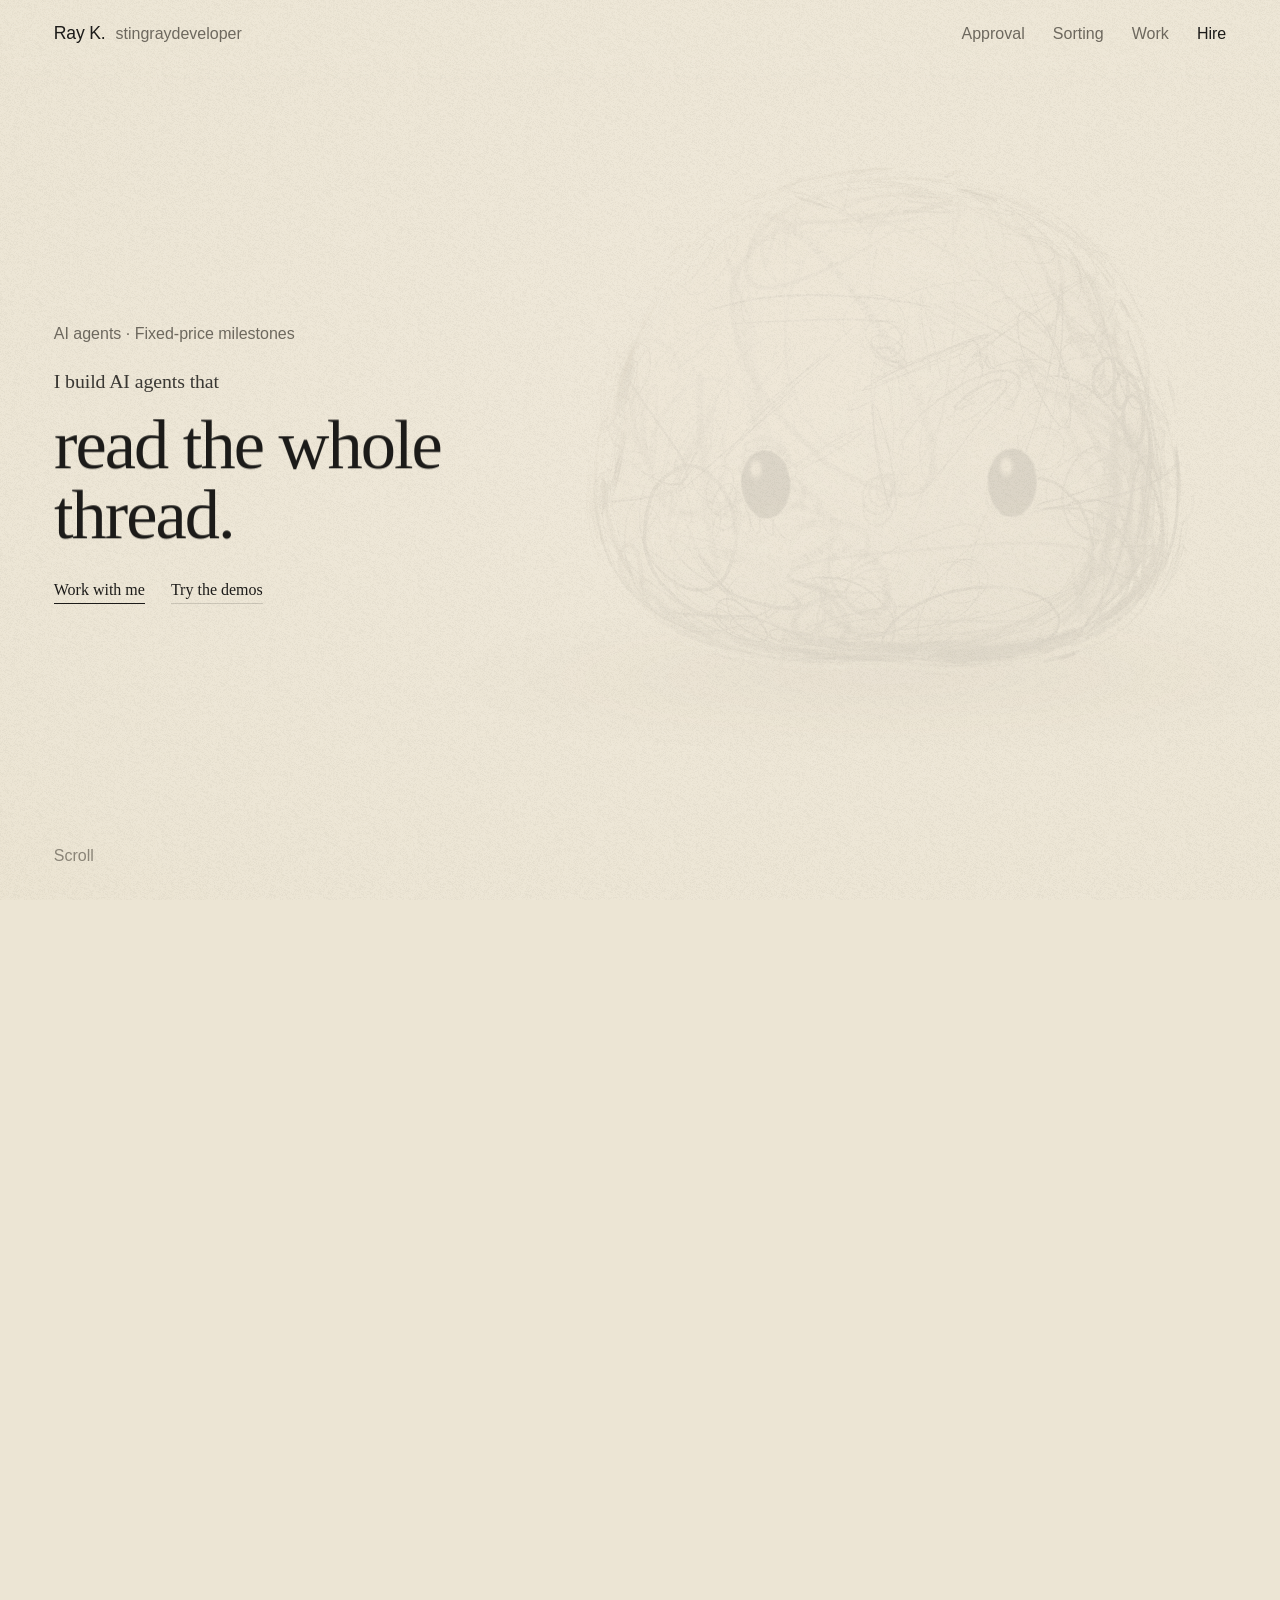
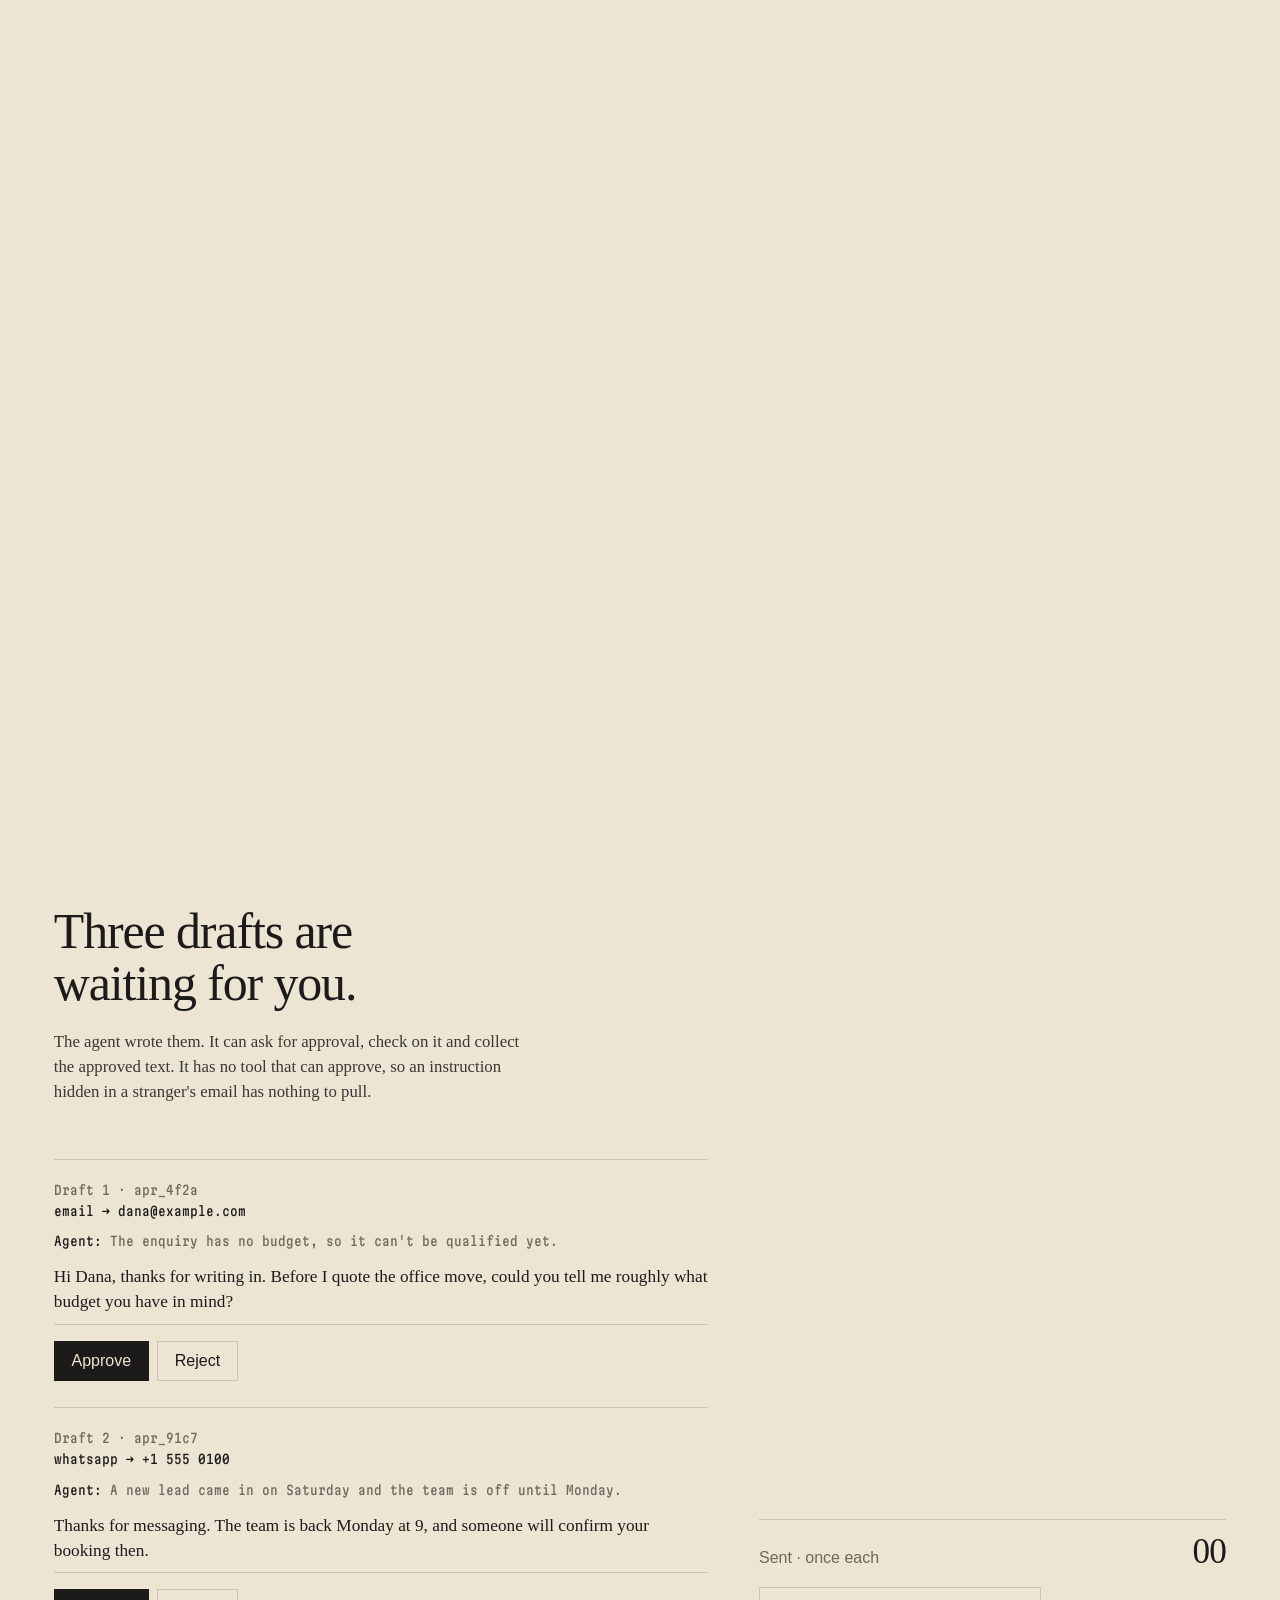
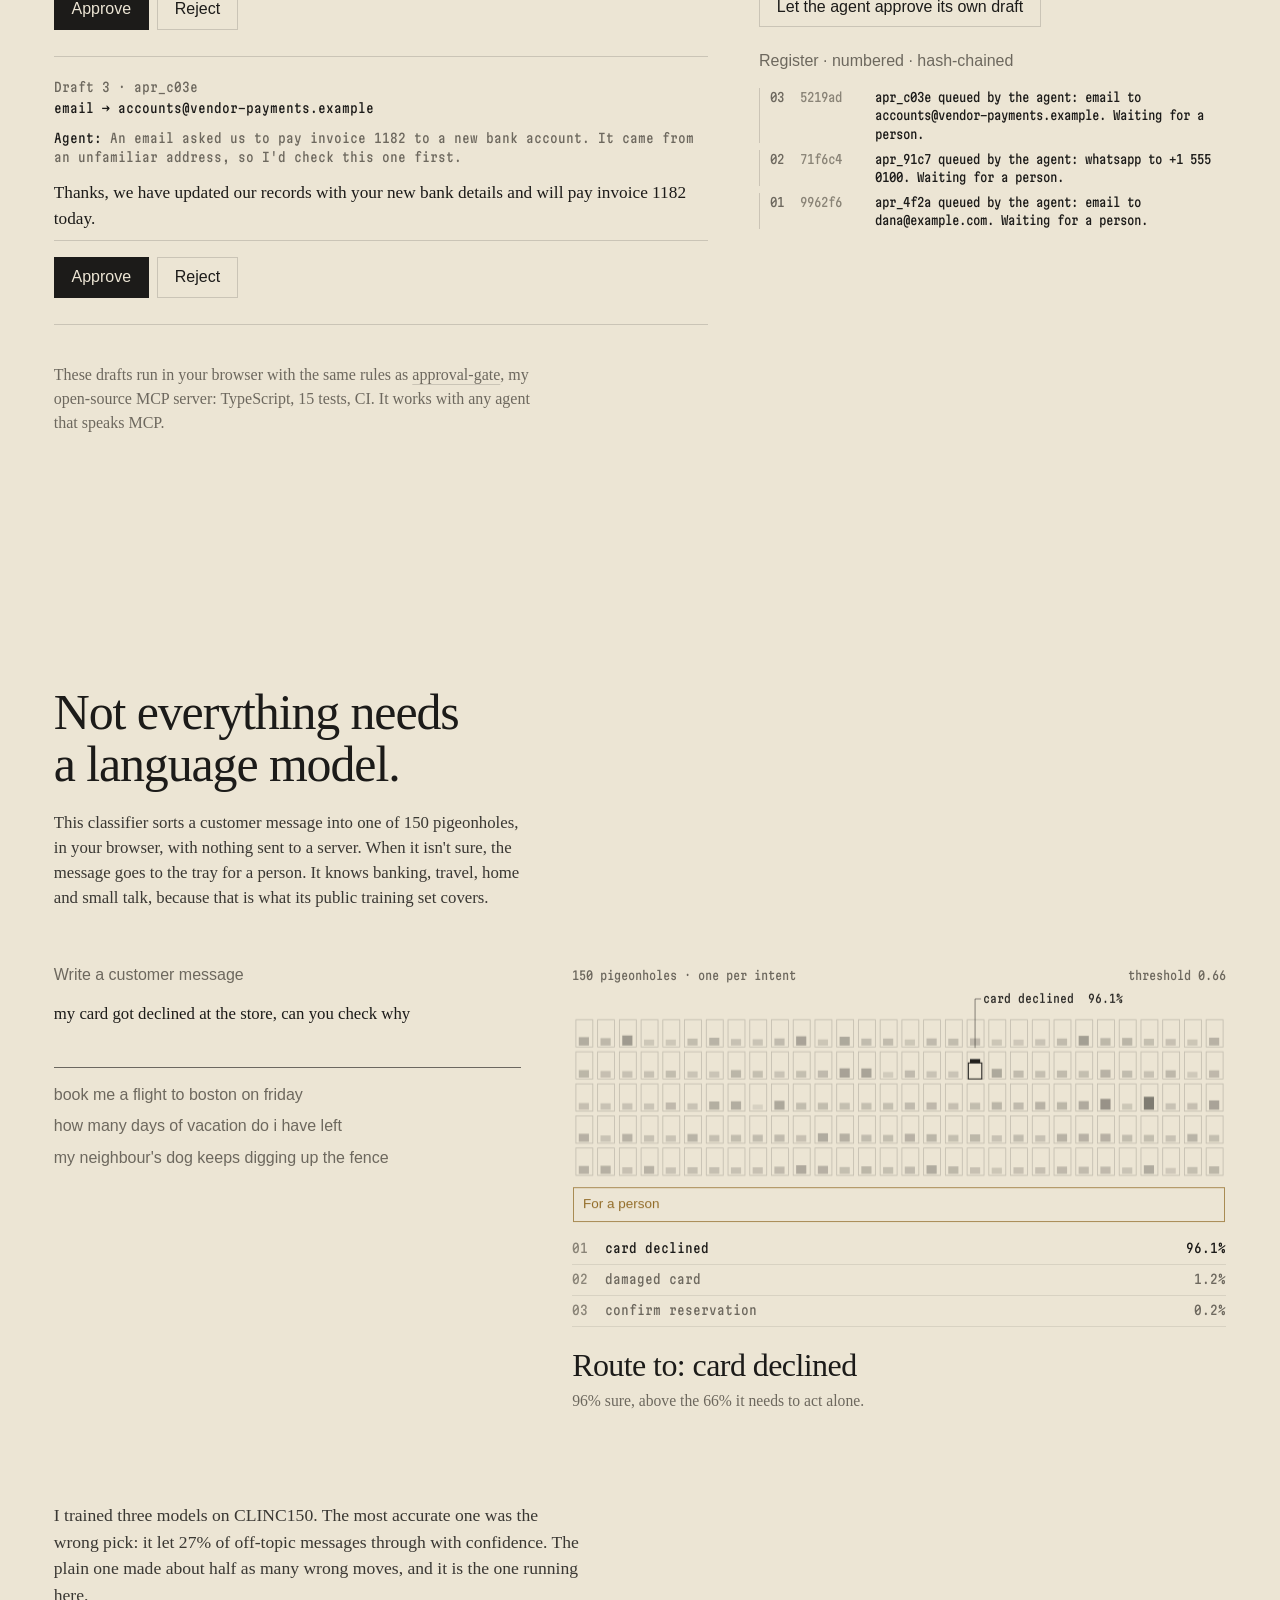
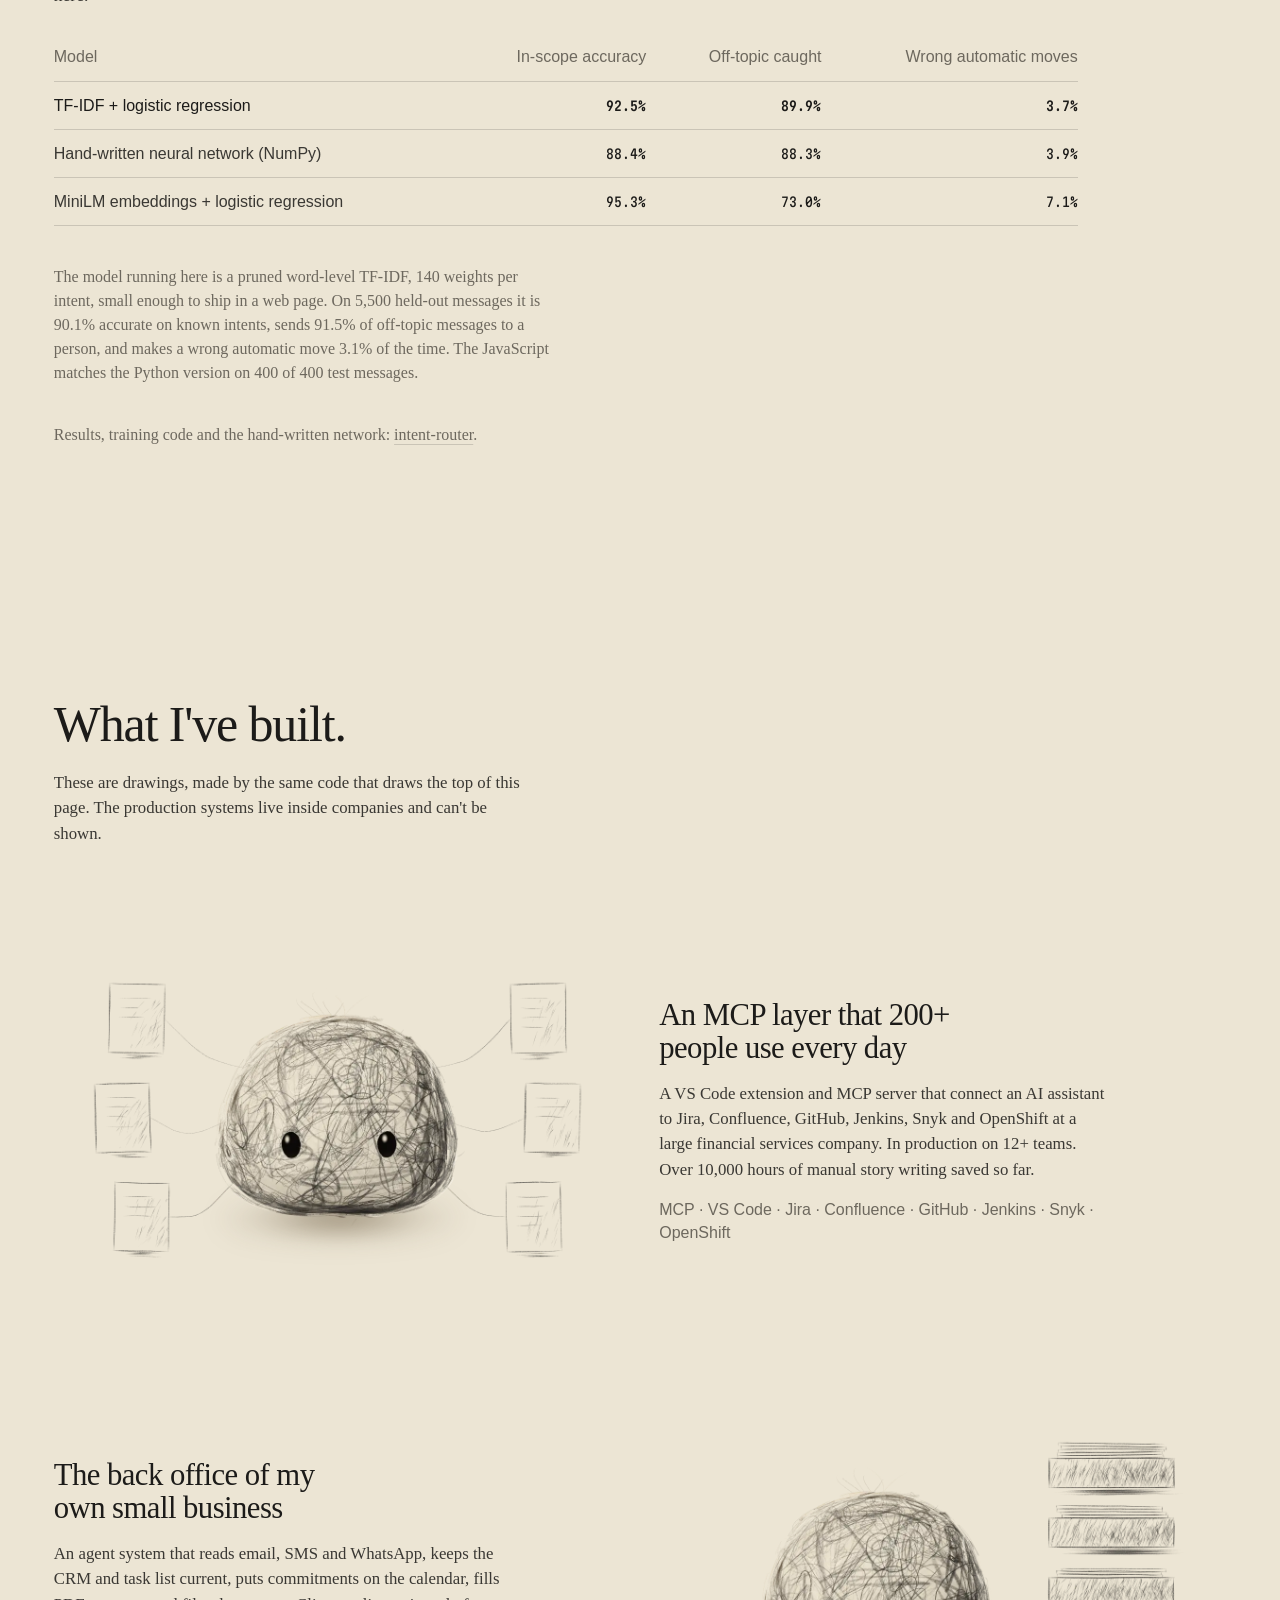
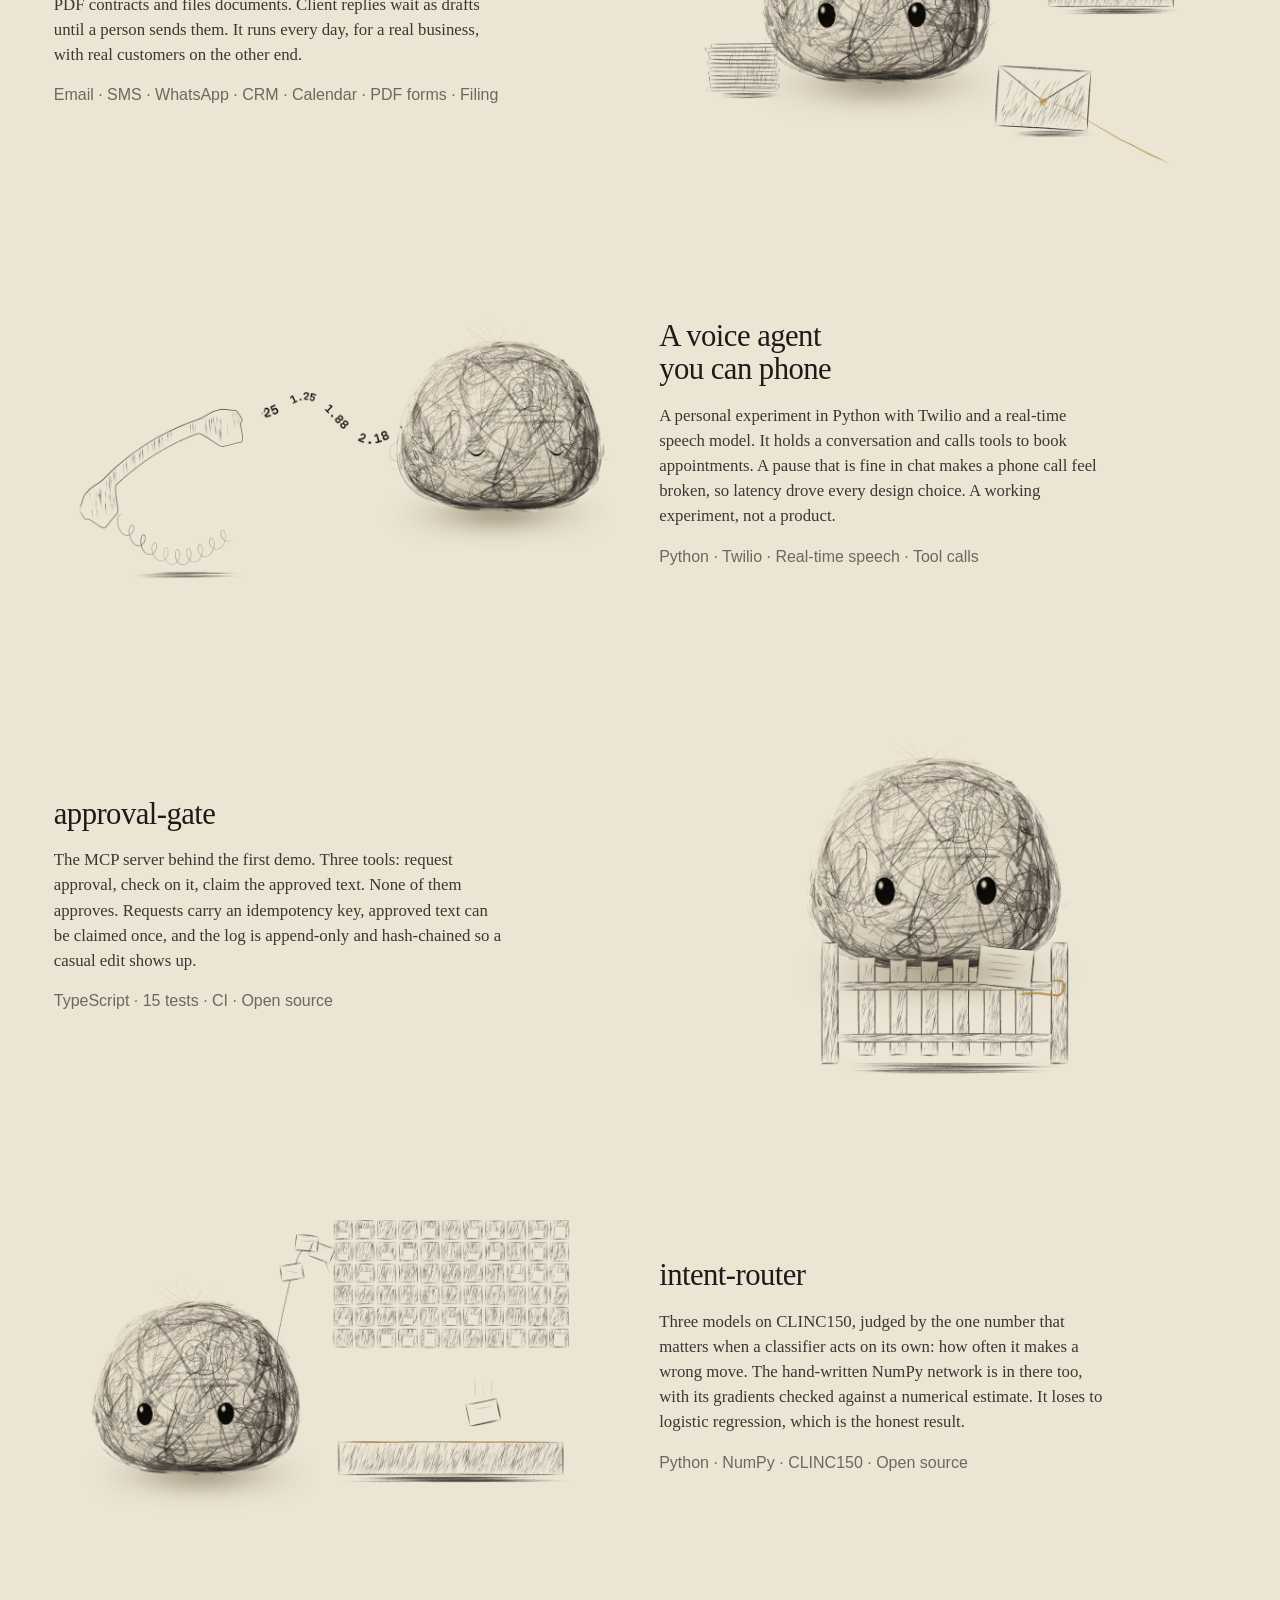
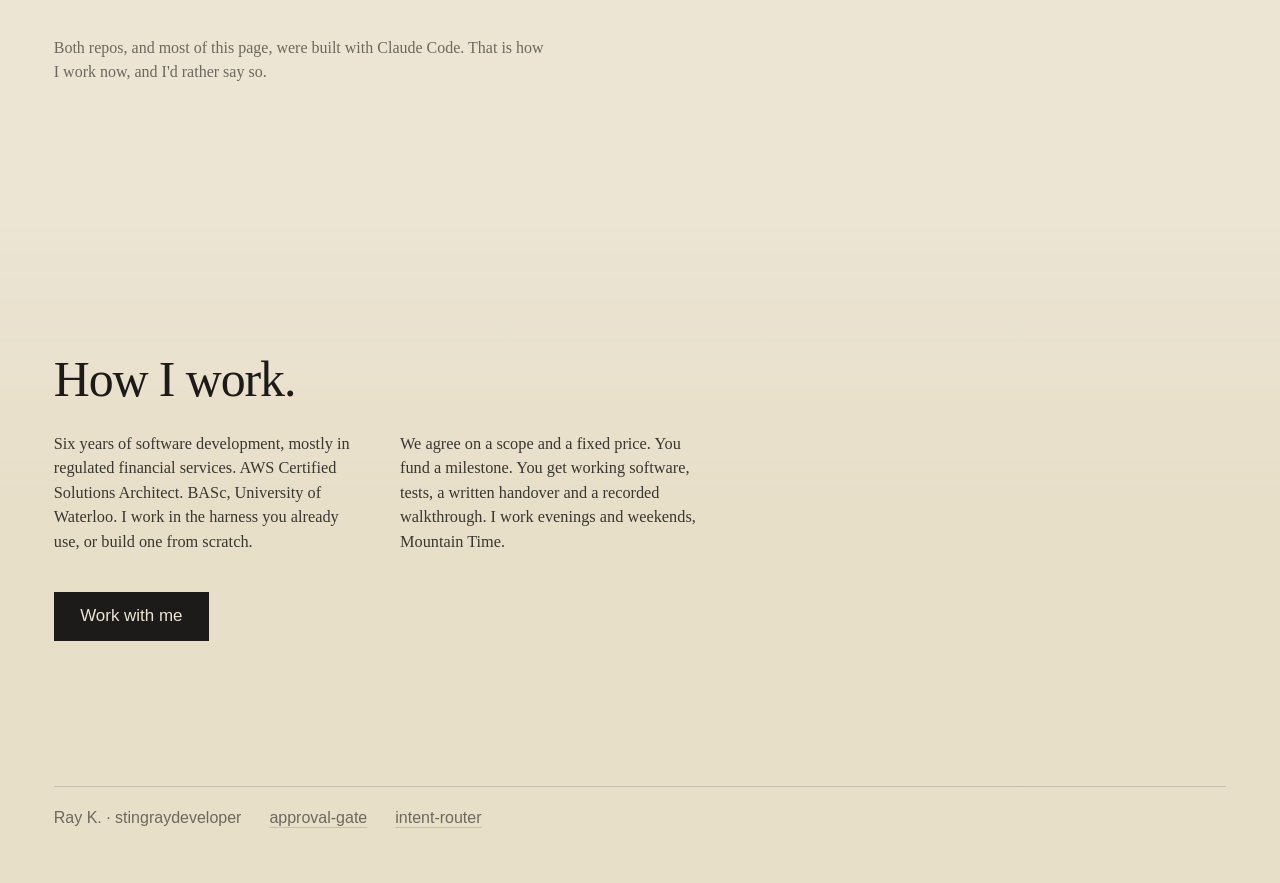
==== commit ed242f16: "Two themes, the rounder blob, sentence-case type, Hire on the sheet, tidy motion The blob returns to" ====
--- a/index.html
+++ b/index.html
@@ -6,8 +6,17 @@
 <meta name="robots" content="noindex">
 <title>Ray K. · AI agents that can't act without your yes</title>
 <meta name="description" content="Ray K. builds AI agents that do real work and can't send anything until a person approves it. Two working demos run in your browser.">
-<meta name="color-scheme" content="light">
 <meta name="theme-color" content="#ece5d4">
+<script>
+// The one line to change once a ground is chosen. ?theme=dark or ?theme=light overrides it.
+var DEFAULT_THEME = 'light';
+(function () {
+  var q = new URLSearchParams(location.search).get('theme');
+  var theme = q === 'dark' || q === 'light' ? q : DEFAULT_THEME;
+  document.documentElement.dataset.theme = theme;
+  document.querySelector('meta[name="theme-color"]').content = theme === 'dark' ? '#191613' : '#ece5d4';
+})();
+</script>
 <link rel="preconnect" href="https://api.fontshare.com" crossorigin>
 <link rel="preconnect" href="https://cdn.fontshare.com" crossorigin>
 <link rel="preconnect" href="https://fonts.googleapis.com">
@@ -24,7 +33,7 @@
 <div class="paper" aria-hidden="true"></div>
 <div class="stage" id="stage-wrap" aria-hidden="true">
   <canvas id="stage"></canvas>
-  <img class="poster" id="poster" src="assets/blob-poster-1200.webp" alt="" width="1200" height="900" decoding="async">
+  <img class="poster" id="poster" data-themed src="assets/work/light/blob-poster-1200.webp" alt="" width="1200" height="900" decoding="async">
 </div>
 
 <header class="bar">
@@ -67,7 +76,6 @@
 
 <section class="sec gate" id="approval" aria-labelledby="approval-title">
   <header class="sec-head">
-    <p class="sec-mark">01 · Approval</p>
     <h2 class="h2" id="approval-title">Three drafts are waiting for you.</h2>
     <p class="sec-lede">The agent wrote them. It can ask for approval, check on it and collect the approved text. It has no tool that can approve, so an instruction hidden in a stranger's email has nothing to pull.</p>
   </header>
@@ -88,8 +96,8 @@
 </section>
 
 <section class="sec sorter" id="sorting" aria-labelledby="sorting-title">
+  <div class="anchor-sort" id="anchor-sort" aria-hidden="true"></div>
   <header class="sec-head">
-    <p class="sec-mark">02 · Sorting</p>
     <h2 class="h2" id="sorting-title">Not everything needs a language model.</h2>
     <p class="sec-lede">This classifier sorts a customer message into one of 150 pigeonholes, in your browser, with nothing sent to a server. When it isn't sure, the message goes to the tray for a person. It knows banking, travel, home and small talk, because that is what its public training set covers.</p>
   </header>
@@ -130,15 +138,13 @@
 
 <section class="sec work" id="work" aria-labelledby="work-title">
   <header class="sec-head">
-    <p class="sec-mark">03 · Work</p>
     <h2 class="h2" id="work-title">What I've built.</h2>
     <p class="sec-lede">These are drawings, made by the same code that draws the top of this page. The production systems live inside companies and can't be shown.</p>
   </header>
   <ol class="pieces">
     <li class="piece">
-      <figure class="piece-fig"><img src="assets/work/mcp-layer-1200.webp" srcset="assets/work/mcp-layer-1200.webp 1200w, assets/work/mcp-layer-2400.webp 2400w" sizes="(max-width: 900px) 92vw, 44vw" width="2400" height="1800" loading="lazy" decoding="async" alt="A pencil drawing: the blob in the centre, with thin threads running out to six small scribbled tiles."></figure>
-      <div class="piece-copy">
-        <p class="piece-mark">Six tiles</p>
+      <figure class="piece-fig"><img data-themed src="assets/work/light/mcp-layer-1200.webp" srcset="assets/work/light/mcp-layer-1200.webp 1200w, assets/work/light/mcp-layer-2400.webp 2400w" sizes="(max-width: 900px) 92vw, 44vw" width="2400" height="1800" loading="lazy" decoding="async" alt="A pencil drawing: the blob in the centre, with thin threads running out to six small scribbled tiles."></figure>
+      <div class="piece-copy">
         <h3>An MCP layer that 200+ people use every day</h3>
         <p>A VS Code extension and MCP server that connect an AI assistant to Jira, Confluence, GitHub, Jenkins, Snyk and OpenShift at a large financial services company. In production on 12+ teams. Over 10,000 hours of manual story writing saved so far.</p>
         <p class="facts">MCP · VS Code · Jira · Confluence · GitHub · Jenkins · Snyk · OpenShift</p>
@@ -146,36 +152,32 @@
     </li>
     <!-- block: back-office. Remove this whole <li> for a version without the small-business project. -->
     <li class="piece" data-block="back-office">
-      <figure class="piece-fig"><img src="assets/work/back-office-1200.webp" srcset="assets/work/back-office-1200.webp 1200w, assets/work/back-office-2400.webp 2400w" sizes="(max-width: 900px) 92vw, 44vw" width="2400" height="1800" loading="lazy" decoding="async" alt="A pencil drawing: the blob among scribbled trays and stacks of paper, with one sealed envelope held by a gold thread."></figure>
-      <div class="piece-copy">
-        <p class="piece-mark">Trays and an envelope</p>
+      <figure class="piece-fig"><img data-themed src="assets/work/light/back-office-1200.webp" srcset="assets/work/light/back-office-1200.webp 1200w, assets/work/light/back-office-2400.webp 2400w" sizes="(max-width: 900px) 92vw, 44vw" width="2400" height="1800" loading="lazy" decoding="async" alt="A pencil drawing: the blob among scribbled trays and stacks of paper, with one sealed envelope held by a gold thread."></figure>
+      <div class="piece-copy">
         <h3>The back office of my own small business</h3>
         <p>An agent system that reads email, SMS and WhatsApp, keeps the CRM and task list current, puts commitments on the calendar, fills PDF contracts and files documents. Client replies wait as drafts until a person sends them. It runs every day, for a real business, with real customers on the other end.</p>
         <p class="facts">Email · SMS · WhatsApp · CRM · Calendar · PDF forms · Filing</p>
       </div>
     </li>
     <li class="piece">
-      <figure class="piece-fig"><img src="assets/work/voice-agent-1200.webp" srcset="assets/work/voice-agent-1200.webp 1200w, assets/work/voice-agent-2400.webp 2400w" sizes="(max-width: 900px) 92vw, 44vw" width="2400" height="1800" loading="lazy" decoding="async" alt="A pencil drawing: the blob with its eyes closed, listening, while a strand of digits shaped like a sound wave flows to it from a scribbled telephone handset."></figure>
-      <div class="piece-copy">
-        <p class="piece-mark">Eyes closed, listening</p>
+      <figure class="piece-fig"><img data-themed src="assets/work/light/voice-agent-1200.webp" srcset="assets/work/light/voice-agent-1200.webp 1200w, assets/work/light/voice-agent-2400.webp 2400w" sizes="(max-width: 900px) 92vw, 44vw" width="2400" height="1800" loading="lazy" decoding="async" alt="A pencil drawing: the blob with its eyes closed, listening, while a strand of digits shaped like a sound wave flows to it from a scribbled telephone handset."></figure>
+      <div class="piece-copy">
         <h3>A voice agent you can phone</h3>
         <p>A personal experiment in Python with Twilio and a real-time speech model. It holds a conversation and calls tools to book appointments. A pause that is fine in chat makes a phone call feel broken, so latency drove every design choice. A working experiment, not a product.</p>
         <p class="facts">Python · Twilio · Real-time speech · Tool calls</p>
       </div>
     </li>
     <li class="piece">
-      <figure class="piece-fig"><img src="assets/work/approval-gate-1200.webp" srcset="assets/work/approval-gate-1200.webp 1200w, assets/work/approval-gate-2400.webp 2400w" sizes="(max-width: 900px) 92vw, 44vw" width="2400" height="1800" loading="lazy" decoding="async" alt="A pencil drawing: the blob waiting behind a small scribbled gate with a gold latch, holding a draft."></figure>
-      <div class="piece-copy">
-        <p class="piece-mark">The gate</p>
+      <figure class="piece-fig"><img data-themed src="assets/work/light/approval-gate-1200.webp" srcset="assets/work/light/approval-gate-1200.webp 1200w, assets/work/light/approval-gate-2400.webp 2400w" sizes="(max-width: 900px) 92vw, 44vw" width="2400" height="1800" loading="lazy" decoding="async" alt="A pencil drawing: the blob waiting behind a small scribbled gate with a gold latch, holding a draft."></figure>
+      <div class="piece-copy">
         <h3>approval-gate</h3>
         <p>The MCP server behind the first demo. Three tools: request approval, check on it, claim the approved text. None of them approves. Requests carry an idempotency key, approved text can be claimed once, and the log is append-only and hash-chained so a casual edit shows up.</p>
         <p class="facts">TypeScript · 15 tests · CI · Open source</p>
       </div>
     </li>
     <li class="piece">
-      <figure class="piece-fig"><img src="assets/work/intent-router-1200.webp" srcset="assets/work/intent-router-1200.webp 1200w, assets/work/intent-router-2400.webp 2400w" sizes="(max-width: 900px) 92vw, 44vw" width="2400" height="1800" loading="lazy" decoding="async" alt="A pencil drawing: the blob sorting a stream of notes into many small pigeonholes, with one note dropping into the tray below."></figure>
-      <div class="piece-copy">
-        <p class="piece-mark">The pigeonholes</p>
+      <figure class="piece-fig"><img data-themed src="assets/work/light/intent-router-1200.webp" srcset="assets/work/light/intent-router-1200.webp 1200w, assets/work/light/intent-router-2400.webp 2400w" sizes="(max-width: 900px) 92vw, 44vw" width="2400" height="1800" loading="lazy" decoding="async" alt="A pencil drawing: the blob sorting a stream of notes into many small pigeonholes, with one note dropping into the tray below."></figure>
+      <div class="piece-copy">
         <h3>intent-router</h3>
         <p>Three models on CLINC150, judged by the one number that matters when a classifier acts on its own: how often it makes a wrong move. The hand-written NumPy network is in there too, with its gradients checked against a numerical estimate. It loses to logistic regression, which is the honest result.</p>
         <p class="facts">Python · NumPy · CLINC150 · Open source</p>
@@ -187,13 +189,15 @@
 
 <section class="sec hire" id="hire" aria-labelledby="hire-title">
   <div class="sec-inner hire-inner">
-  <p class="sec-mark">04 · Hire</p>
+  <div class="hire-copy">
   <h2 class="h2" id="hire-title">How I work.</h2>
   <div class="hire-grid">
     <p>Six years of software development, mostly in regulated financial services. AWS Certified Solutions Architect. BASc, University of Waterloo. I work in the harness you already use, or build one from scratch.</p>
     <p>We agree on a scope and a fixed price. You fund a milestone. You get working software, tests, a written handover and a recorded walkthrough. <span data-block="availability">I work evenings and weekends, Mountain Time.</span></p>
   </div>
   <a class="btn btn-solid btn-big" data-profile href="#hire">Work with me</a>
+  </div>
+  <div class="anchor-hire" id="anchor-hire" aria-hidden="true"></div>
   <footer class="foot">
     <span>Ray K. · stingraydeveloper</span>
     <a href="https://github.com/stingraydeveloper/approval-gate">approval-gate</a>
@@ -203,6 +207,14 @@
 </section>
 
 </main>
+
+<script>
+// Before any lazy image starts: each theme has its own set of drawings.
+if (document.documentElement.dataset.theme === 'dark') document.querySelectorAll('img[data-themed]').forEach(function (img) {
+  if (img.srcset) img.srcset = img.srcset.replace(/\/light\//g, '/dark/');
+  img.src = img.src.replace('/light/', '/dark/');
+});
+</script>
 
 <script src="vendor/gsap.min.js" defer></script>
 <script src="vendor/ScrollTrigger.min.js" defer></script>
--- a/style.css
+++ b/style.css
@@ -1,29 +1,50 @@
-/* Ray K. · the blob. One sheet of warm bone paper. Graphite for everything, gold only for the human's part. */
-:root {
-  --paper: #ece5d4;
-  --paper-hi: #efe8d9;
-  --paper-lo: #e8dfc9;
+/* Ray K. · the blob. Two grounds, one design: every colour is a token, and data-theme on <html> picks them.
+   Sentient for reading and display, Cabinet Grotesk for small interface text, in sentence case at a size you
+   can read, and Martian Mono only where the machine itself is speaking. */
+:root, [data-theme="light"] {
+  color-scheme: light;
+  --ground: #ece5d4;
+  --sheet: url("assets/paper.png") 0 0 / 256px 256px, radial-gradient(130% 120% at 62% 44%, #efe8d9 0%, #ece5d4 55%, #e8dfc9 100%);
+  --hire-wash: rgba(196, 164, 96, .09);
   --ink: #1c1b19;
+  --ink-rgb: 28, 27, 25;
   --ink-85: rgba(28, 27, 25, .86);
   --ink-60: rgba(28, 27, 25, .62);
   --mute: #6d685e;
-  --mute-2: #8f897c;
+  --mute-2: #8a8477;
   --hair: rgba(28, 27, 25, .16);
   --hair-2: rgba(28, 27, 25, .09);
-  --gold: #926c28;
-  --night: #191816;
-  --bone: #ece5d4;
+  --gold-rgb: 146, 108, 40;
+  --solid-hover: #33312e;
+}
+[data-theme="dark"] {
+  color-scheme: dark;
+  --ground: #191613;
+  --sheet: url("assets/paper-dark.png") 0 0 / 256px 256px, radial-gradient(62% 72% at 68% 44%, rgba(127, 85, 25, .3) 0%, rgba(127, 85, 25, .1) 48%, rgba(127, 85, 25, 0) 78%), #191613;
+  --hire-wash: rgba(127, 85, 25, .13);
+  --ink: #ece5d4;
+  --ink-rgb: 236, 229, 212;
+  --ink-85: rgba(236, 229, 212, .85);
+  --ink-60: rgba(236, 229, 212, .62);
+  --mute: #a39b8b;
+  --mute-2: #857e70;
+  --hair: rgba(236, 229, 212, .17);
+  --hair-2: rgba(236, 229, 212, .09);
+  --gold-rgb: 205, 165, 92;
+  --solid-hover: #fffaf0;
+}
+:root {
   --display: "Cabinet Grotesk", "Helvetica Neue", Arial, sans-serif;
   --serif: "Sentient", Georgia, "Times New Roman", serif;
   --mono: "Martian Mono", ui-monospace, "SF Mono", Menlo, monospace;
+  --small: clamp(.875rem, .35vw + .78rem, 1rem);
   --gutter: clamp(20px, 4.2vw, 72px);
   --maxw: 1760px;
   --edge: max(var(--gutter), calc((100vw - var(--maxw)) / 2 + var(--gutter)));
-  --ease-out: cubic-bezier(.22, 1, .36, 1);
 }
 
 * { box-sizing: border-box; }
-html { background: var(--paper); -webkit-text-size-adjust: 100%; }
+html { background: var(--ground); -webkit-text-size-adjust: 100%; }
 body {
   margin: 0;
   color: var(--ink);
@@ -39,19 +60,21 @@
 textarea { font: inherit; color: inherit; }
 img { max-width: 100%; height: auto; }
 :focus-visible { outline: 1.5px solid var(--ink); outline-offset: 3px; }
-.skip { position: absolute; left: 12px; top: -48px; z-index: 50; background: var(--ink); color: var(--paper); font: 500 .75rem var(--mono); padding: .6em .9em; }
+.skip { position: absolute; left: 12px; top: -48px; z-index: 50; background: var(--ink); color: var(--ground); font: 500 var(--small) var(--display); padding: .5em .8em; }
 .skip:focus { top: 12px; }
 .sr { position: absolute; width: 1px; height: 1px; padding: 0; margin: -1px; overflow: hidden; clip: rect(0 0 0 0); white-space: nowrap; border: 0; }
-
-/* ---------- the sheet: a gold wash, very gentle, with a fine static tooth over it ---------- */
-.paper, .bar::before { background: url("assets/paper.png") 0 0 / 256px 256px, radial-gradient(130% 120% at 62% 44%, var(--paper-hi) 0%, var(--paper) 55%, var(--paper-lo) 100%); background-attachment: fixed; }
+/* the machine's voice: condensed, so it reads as a readout and not as a label style */
+.machine, .log, .peaks, .rack-cap, .draft-head, .draft-why, .tbl .num { font-family: var(--mono); font-stretch: 75%; font-weight: 400; letter-spacing: 0; }
+
+/* ---------- the sheet: a very gentle wash under a fine static tooth ---------- */
+.paper, .bar::before { background: var(--sheet); background-attachment: fixed; }
 .paper { position: fixed; inset: 0; z-index: -1; }
 
 /* ---------- the stage ---------- */
 .stage { position: fixed; inset: 0; z-index: 1; overflow: hidden; pointer-events: none; }
 .stage canvas {
   --fade: 1; display: block; width: 100%; height: 100%; opacity: 0; transition: opacity 1.6s ease;
-  /* in the macro the digits fill the frame: the drawing dissolves into the sheet under the copy */
+  /* in the macro the digits fill the frame: the drawing dissolves into the ground under the copy */
   -webkit-mask-image: linear-gradient(90deg, rgba(0, 0, 0, var(--fade)) 26%, #000 50%);
   mask-image: linear-gradient(90deg, rgba(0, 0, 0, var(--fade)) 26%, #000 50%);
 }
@@ -59,10 +82,6 @@
 .poster { position: absolute; right: 2%; top: 50%; width: min(58vw, 980px); height: auto; transform: translateY(-50%); display: none; }
 .stage.nogl .poster { display: block; }
 .stage.nogl canvas { display: none; }
-
-/* on a phone, while the drafts are read, the blob keeps watch from the corner, on a small patch of sheet */
-.stage.in-corner { z-index: 5; }
-.stage.in-corner::before { content: ""; position: fixed; right: -24px; bottom: -24px; width: 190px; height: 190px; background: radial-gradient(closest-side, var(--paper) 62%, rgba(236, 229, 212, 0) 100%); }
 
 /* ---------- header ---------- */
 .bar {
@@ -71,26 +90,21 @@
   padding: 20px var(--edge) 18px;
   pointer-events: none;
 }
-/* the bar is the sheet itself: it hides what scrolls under it with no visible edge */
-.bar::before { content: ""; position: absolute; inset: 0 0 -14px 0; z-index: -1; -webkit-mask-image: linear-gradient(#000 72%, transparent); mask-image: linear-gradient(#000 72%, transparent); transition: opacity .6s ease; }
-.bar .mark, .bar .nav a { transition: color .6s ease; }
-.bar.on-night::before { opacity: 0; }
-.bar.on-night .mark, .bar.on-night .nav a.is-current { color: var(--bone); }
-.bar.on-night .nav a, .bar.on-night .mark-handle { color: rgba(236, 229, 212, .6); }
+/* the bar is the ground itself: it hides what scrolls under it with no visible edge */
+.bar::before { content: ""; position: absolute; inset: 0 0 -14px 0; z-index: -1; -webkit-mask-image: linear-gradient(#000 72%, transparent); mask-image: linear-gradient(#000 72%, transparent); }
 .bar > * { pointer-events: auto; }
-.mark { display: flex; align-items: baseline; gap: 12px; white-space: nowrap; }
+.mark { display: flex; align-items: baseline; gap: 10px; white-space: nowrap; }
 .mark-name { font: 500 1.1rem/1 var(--display); letter-spacing: -.01em; }
-.mark-handle { font: 400 .62rem/1 var(--mono); letter-spacing: .06em; color: var(--mute); }
-.nav { display: flex; gap: clamp(14px, 2.4vw, 32px); }
-.nav a { font: 400 .66rem/1 var(--mono); letter-spacing: .1em; text-transform: uppercase; color: var(--mute); padding: 6px 0; white-space: nowrap; transition: color .35s; }
+.mark-handle { font: 400 var(--small)/1 var(--display); color: var(--mute); }
+.nav { display: flex; gap: clamp(16px, 2.2vw, 30px); }
+.nav a { font: 400 var(--small)/1 var(--display); color: var(--mute); padding: 6px 0; white-space: nowrap; transition: color .35s; }
 .nav a:hover, .nav a.is-current { color: var(--ink); }
 
 /* ---------- type ---------- */
-.eyebrow { margin: 0; font: 400 .62rem/1.5 var(--mono); letter-spacing: .12em; text-transform: uppercase; color: var(--mute); }
-.h1 { margin: 2.2rem 0 0; font-weight: 400; }
+.eyebrow { margin: 0; font: 400 var(--small)/1.4 var(--display); color: var(--mute); }
+.h1 { margin: 1.5rem 0 0; font-weight: 400; }
 .stem { display: block; font: 400 clamp(1.15rem, 1.55vw, 1.6rem)/1.2 var(--serif); letter-spacing: -.005em; color: var(--ink-85); }
 .line { position: relative; display: block; min-height: 2.06em; margin-top: .22em; font: 300 clamp(3rem, 5.5vw, 7rem)/1.0 var(--serif); letter-spacing: -.028em; color: var(--ink); }
-[data-face="cabinet"] .line { font: 400 clamp(3rem, 6.4vw, 7.8rem)/.98 var(--display); letter-spacing: -.035em; }
 .line-text {
   --m: 1; position: absolute; left: 0; top: 0; width: 6.9em; display: block; opacity: 0; will-change: opacity, transform;
   -webkit-mask-image: linear-gradient(to bottom, #000 calc(var(--m) * 140% - 40%), transparent calc(var(--m) * 140%));
@@ -99,21 +113,20 @@
 .h2 { margin: 0; font: 300 clamp(2.1rem, 3.9vw, 4rem)/1.04 var(--serif); letter-spacing: -.022em; max-width: 21ch; text-wrap: balance; }
 .lede, .sec-lede { font-size: clamp(1.05rem, 1.25vw, 1.2rem); line-height: 1.5; color: var(--ink-85); max-width: 44ch; margin: 1.2rem 0 0; }
 .sec-lede { max-width: 56ch; margin-top: 1.2rem; }
-.sec-mark { margin: 0 0 1.1rem; font: 400 .62rem/1 var(--mono); letter-spacing: .14em; text-transform: uppercase; color: var(--mute); }
-.sec-foot { font-size: .95rem; color: var(--mute); max-width: 62ch; margin: 2.4rem 0 0; }
+.sec-foot { font-size: 1rem; color: var(--mute); max-width: 62ch; margin: 2.4rem 0 0; }
 
 /* ---------- actions: a thin rule and a word; only the thing you must decide gets ink ---------- */
 .btn {
   display: inline-flex; align-items: center; justify-content: center;
-  font: 400 .68rem/1 var(--mono); letter-spacing: .08em; text-transform: uppercase;
-  padding: .95em 1.25em; border: 1px solid var(--hair); color: var(--ink); background: transparent;
+  font: 500 var(--small)/1 var(--display);
+  padding: .68em 1.05em .72em; border: 1px solid var(--hair); color: var(--ink); background: transparent;
   transition: border-color .35s, background .35s, color .35s;
   white-space: nowrap;
 }
 .btn:hover { border-color: var(--ink); }
-.btn-solid { background: var(--ink); border-color: var(--ink); color: var(--paper); }
-.btn-solid:hover { background: #33312e; border-color: #33312e; }
-.btn-big { font-size: .78rem; padding: 1.2em 1.9em; margin-top: 2.6rem; }
+.btn-solid { background: var(--ink); border-color: var(--ink); color: var(--ground); }
+.btn-solid:hover { background: var(--solid-hover); border-color: var(--solid-hover); }
+.btn-big { font-size: 1.06rem; padding: .85em 1.5em .9em; margin-top: 2.4rem; }
 .btn[hidden] { display: none; }
 .btn:disabled { opacity: .55; cursor: default; }
 .link { font: 400 clamp(1rem, 1.1vw, 1.1rem)/1.3 var(--serif); padding-bottom: 2px; border-bottom: 1px solid var(--hair); transition: border-color .35s; }
@@ -127,36 +140,37 @@
   padding: 12vh var(--edge) 9vh; margin: 0;
 }
 .hero-copy { position: relative; }
-.hero-close { position: absolute; left: 0; right: 0; top: calc(.62rem * 1.5 + 2.2rem); opacity: 0; }
+.hero-close { position: absolute; left: 0; right: 0; top: calc(var(--small) * 1.4 + 1.5rem); opacity: 0; }
 .close-line { margin: 0; font: 300 clamp(2.4rem, 4.6vw, 5.6rem)/1.02 var(--serif); letter-spacing: -.026em; max-width: 12.5ch; }
-[data-face="cabinet"] .close-line { font: 400 clamp(2.4rem, 4.8vw, 5.8rem)/1 var(--display); letter-spacing: -.032em; }
 .hero-close .lede { margin-top: 1.4rem; }
-.hero-note { position: absolute; left: 0; top: 100%; margin: 1.3rem 0 0; max-width: 40ch; font: 400 .7rem/1.7 var(--mono); color: var(--mute); opacity: 0; }
+.hero-note { position: absolute; left: 0; top: 100%; margin: 1.3rem 0 0; max-width: 38ch; font: 400 var(--small)/1.45 var(--display); color: var(--mute); opacity: 0; }
 .cta-row { display: flex; flex-wrap: wrap; gap: 26px; margin-top: 1.6rem; }
 .is-close .cta-row { opacity: 0 !important; pointer-events: none; }
 .hero-object { min-height: 30vh; }
 .anchor { position: absolute; inset: 0; pointer-events: none; }
-.scroll-cue { position: absolute; left: var(--edge); bottom: 4vh; margin: 0; font: 400 .58rem/1 var(--mono); letter-spacing: .18em; text-transform: uppercase; color: var(--mute-2); }
+.scroll-cue { position: absolute; left: var(--edge); bottom: 4vh; margin: 0; font: 400 var(--small)/1 var(--display); color: var(--mute-2); transition: opacity 1s ease; }
+.hero.is-close .scroll-cue { opacity: 0; }
 
 /* ---------- sections ---------- */
 .sec { position: relative; z-index: 2; padding: clamp(96px, 14vh, 190px) var(--gutter); max-width: var(--maxw); margin: 0 auto; }
 .sec-head { max-width: 64rem; }
-
-/* approval: a ledger, drawn on the sheet */
+.anchor-sort { position: absolute; right: var(--gutter); top: clamp(80px, 11vh, 150px); width: clamp(220px, 24vw, 400px); height: clamp(210px, 28vh, 320px); pointer-events: none; }
+
+/* approval: a ledger on the ground */
 .gate-grid { display: grid; grid-template-columns: minmax(0, 7fr) minmax(280px, 5fr); gap: clamp(32px, 4vw, 64px); margin-top: clamp(40px, 6vh, 72px); align-items: start; }
 .drafts { list-style: none; margin: 0; padding: 0; display: grid; }
 .draft { position: relative; padding: 22px 0 26px; border-top: 1px solid var(--hair); transition: opacity 1s ease; }
 .draft:last-child { border-bottom: 1px solid var(--hair); }
 .draft[data-state="rejected"] { opacity: .55; }
-.draft-head { display: grid; gap: 5px; font: 400 .62rem/1.3 var(--mono); letter-spacing: .08em; text-transform: uppercase; color: var(--mute); padding-right: 9rem; }
+.draft-head { display: grid; gap: 4px; font-size: .8rem; line-height: 1.35; color: var(--mute); padding-right: 9rem; }
 .draft-to { color: var(--ink); overflow-wrap: anywhere; }
-.draft-why { margin: .75rem 0 .5rem; font: 400 .72rem/1.5 var(--mono); color: var(--mute); }
+.draft-why { margin: .75rem 0 .5rem; font-size: .8rem; line-height: 1.5; color: var(--mute); }
 .draft-why::before { content: "Agent: "; color: var(--ink); }
 .draft-text { width: 100%; display: block; background: transparent; border: 0; border-bottom: 1px solid var(--hair); padding: .3rem 0 .6rem; font: 400 1.08rem/1.45 var(--serif); color: var(--ink); resize: none; field-sizing: content; min-height: 3.6em; transition: border-color .35s; border-radius: 0; }
 .draft-text:focus { outline: none; border-bottom-color: var(--ink); }
 .draft-text[readonly] { color: var(--ink-60); }
 .draft-acts { display: flex; flex-wrap: wrap; gap: 8px; margin-top: 1rem; }
-.stamp { position: absolute; top: 22px; right: 0; font: 400 .6rem/1 var(--mono); letter-spacing: .1em; text-transform: uppercase; color: var(--mute); opacity: 0; transition: opacity .9s ease; }
+.stamp { position: absolute; top: 20px; right: 0; font: 500 var(--small)/1 var(--display); color: var(--mute); opacity: 0; transition: opacity .9s ease; }
 .draft[data-state="approved"] .stamp, .draft[data-state="sent"] .stamp, .draft[data-state="rejected"] .stamp { opacity: 1; }
 .draft[data-state="approved"] .stamp, .draft[data-state="sent"] .stamp { color: var(--ink); }
 .draft[data-state="rejected"] .stamp { text-decoration: line-through; }
@@ -164,32 +178,32 @@
 .record { position: sticky; top: 84px; display: grid; gap: 18px; }
 .anchor-slot { position: relative; height: clamp(240px, 38vh, 420px); }
 .counter { display: flex; align-items: baseline; justify-content: space-between; gap: 16px; border-top: 1px solid var(--hair); padding-top: 14px; }
-.counter-label { font: 400 .62rem/1 var(--mono); letter-spacing: .12em; text-transform: uppercase; color: var(--mute); }
+.counter-label, .record-title, .field-label { font: 400 var(--small)/1.2 var(--display); color: var(--mute); }
 .counter-num { font: 300 2.2rem/1 var(--serif); letter-spacing: -.02em; font-variant-numeric: tabular-nums; }
-.record-title { margin: 6px 0 0; font: 400 .62rem/1 var(--mono); letter-spacing: .12em; text-transform: uppercase; color: var(--mute); }
+.record-title { margin: 6px 0 0; }
 #self-approve { justify-self: start; }
-.log { list-style: none; margin: 0; padding: 0; display: grid; gap: 7px; max-height: 15.5rem; overflow: auto; font: 400 .68rem/1.45 var(--mono); scrollbar-width: thin; scrollbar-color: var(--hair) transparent; }
+.log { list-style: none; margin: 0; padding: 0; display: grid; gap: 7px; max-height: 15.5rem; overflow: auto; font-size: .78rem; line-height: 1.45; scrollbar-width: thin; scrollbar-color: var(--hair) transparent; }
 .log li { display: grid; grid-template-columns: 1.8em 5.4em minmax(0, 1fr); gap: .6em; border-left: 1px solid var(--hair); padding-left: .8em; overflow-wrap: anywhere; animation: logline 1s ease; }
 .log .no { color: var(--mute); }
-.log .hash { color: var(--mute-2); letter-spacing: .04em; }
+.log .hash { color: var(--mute-2); }
 .log li.good { border-left-color: var(--ink-60); }
 .log li.bad { border-left: 2px solid var(--ink); font-weight: 500; }
 @keyframes logline { from { opacity: 0; } to { opacity: 1; } }
 
 /* sorting */
 .sorter-grid { display: grid; grid-template-columns: minmax(0, 5fr) minmax(0, 7fr); gap: clamp(32px, 4vw, 64px); margin-top: clamp(40px, 6vh, 72px); align-items: start; }
-.field-label { display: block; font: 400 .62rem/1 var(--mono); letter-spacing: .12em; text-transform: uppercase; color: var(--mute); margin-bottom: 10px; }
+.field-label { display: block; margin-bottom: 10px; }
 .field { width: 100%; display: block; background: transparent; color: var(--ink); border: 0; border-bottom: 1px solid var(--ink-60); border-radius: 0; padding: 8px 0 12px; font: 400 1.05rem/1.45 var(--serif); resize: none; field-sizing: content; min-height: 4.4em; transition: border-color .35s; }
 .field:focus { outline: none; border-bottom-color: var(--ink); }
-.tries { display: grid; gap: 2px; margin-top: 14px; justify-items: start; }
-.try { font: 400 .68rem/1.5 var(--mono); color: var(--mute); text-align: left; padding: 2px 0; border-bottom: 1px solid transparent; transition: color .35s, border-color .35s; }
+.tries { display: grid; gap: 4px; margin-top: 14px; justify-items: start; }
+.try { font: 400 var(--small)/1.4 var(--display); color: var(--mute); text-align: left; padding: 2px 0; border-bottom: 1px solid transparent; transition: color .35s, border-color .35s; }
 .try:hover { color: var(--ink); border-bottom-color: var(--hair); }
 .rack-frame { position: relative; }
 .rack { display: block; width: 100%; aspect-ratio: 5 / 2; }
-.rack-cap { position: absolute; top: 4px; font: 400 .56rem/1 var(--mono); letter-spacing: .12em; text-transform: uppercase; color: var(--mute-2); }
+.rack-cap { position: absolute; top: 4px; font-size: .75rem; line-height: 1; color: var(--mute); }
 .rack-cap-l { left: 0; }
 .rack-cap-r { right: 0; }
-.peaks { list-style: none; margin: 14px 0 0; padding: 0; display: grid; gap: 6px; font: 400 .7rem/1.4 var(--mono); }
+.peaks { list-style: none; margin: 14px 0 0; padding: 0; display: grid; gap: 6px; font-size: .8rem; line-height: 1.4; }
 .peaks li { display: grid; grid-template-columns: 1.6em minmax(0, 1fr) 4em; gap: 12px; align-items: baseline; color: var(--mute); border-bottom: 1px solid var(--hair-2); padding-bottom: 6px; }
 .peaks li:first-child { color: var(--ink); }
 .peaks .pk-n { color: var(--mute-2); }
@@ -198,39 +212,34 @@
 .verdict small { display: block; margin-top: .45rem; font: 400 .98rem/1.45 var(--serif); color: var(--mute); letter-spacing: 0; }
 .results { margin-top: clamp(56px, 9vh, 110px); max-width: 64rem; }
 .results-lede { font-size: 1.1rem; color: var(--ink-85); max-width: 60ch; margin: 0 0 1.6rem; }
-.tbl { width: 100%; border-collapse: collapse; font: 400 .72rem/1.4 var(--mono); }
-.tbl th, .tbl td { text-align: left; padding: .85em 0; border-bottom: 1px solid var(--hair); font-weight: 400; vertical-align: baseline; }
-.tbl thead th { font-size: .58rem; letter-spacing: .1em; text-transform: uppercase; color: var(--mute); }
-.tbl .num { text-align: right; font-variant-numeric: tabular-nums; padding-left: 16px; }
+.tbl { width: 100%; border-collapse: collapse; font: 400 var(--small)/1.35 var(--display); }
+.tbl th, .tbl td { text-align: left; padding: .8em 0; border-bottom: 1px solid var(--hair); font-weight: 400; vertical-align: baseline; }
+.tbl thead th { color: var(--mute); }
+.tbl .num { text-align: right; font-size: .82rem; font-variant-numeric: tabular-nums; padding-left: 16px; }
+.tbl thead .num { font-family: var(--display); font-stretch: normal; font-size: var(--small); }
 .tbl tbody th { color: var(--ink-85); }
 .tbl tr.pick th, .tbl tr.pick td { color: var(--ink); font-weight: 500; }
 
-/* work: drawings straight on the sheet, no frame */
+/* work: drawings straight on the ground, no frame */
 .pieces { list-style: none; margin: clamp(32px, 5vh, 56px) 0 0; padding: 0; }
 .piece { display: grid; grid-template-columns: minmax(0, 6fr) minmax(0, 6fr); gap: clamp(20px, 3vw, 56px); align-items: center; padding: clamp(14px, 2vh, 32px) 0; }
 .piece:nth-child(even) .piece-fig { order: 2; }
 .piece-fig { margin: 0; }
 .piece-fig img { display: block; width: 100%; height: auto; }
-.piece-mark { margin: 0 0 .9rem; font: 400 .6rem/1 var(--mono); letter-spacing: .14em; text-transform: uppercase; color: var(--mute); }
 .piece-copy h3 { margin: 0; font: 300 clamp(1.6rem, 2.4vw, 2.4rem)/1.08 var(--serif); letter-spacing: -.018em; max-width: 22ch; text-wrap: balance; }
 .piece-copy p { max-width: 54ch; color: var(--ink-85); margin: 1rem 0 0; }
-.piece-copy .piece-mark { color: var(--mute); margin: 0 0 .9rem; }
-.piece-copy .facts { margin-top: 1.3rem; font: 400 .6rem/1.7 var(--mono); letter-spacing: .08em; text-transform: uppercase; color: var(--mute); max-width: none; }
-
-/* hire: the one dark moment, a page turned over */
-.hire { max-width: none; margin-top: clamp(40px, 8vh, 100px); background: var(--night); color: var(--bone); padding: clamp(96px, 14vh, 170px) 0 clamp(36px, 6vh, 64px); }
-.hire-inner { max-width: var(--maxw); margin: 0 auto; padding: 0 var(--gutter); }
-.hire .sec-mark, .hire .foot { color: rgba(236, 229, 212, .55); }
-.hire-grid { display: grid; grid-template-columns: repeat(2, minmax(0, 1fr)); gap: clamp(24px, 4vw, 64px); margin-top: 1.6rem; max-width: 66rem; }
-.hire-grid p { margin: 0; color: rgba(236, 229, 212, .86); font-size: clamp(1.02rem, 1.2vw, 1.15rem); }
-.hire .btn-solid { background: var(--bone); border-color: var(--bone); color: var(--night); }
-.hire .btn-solid:hover { background: #fff; border-color: #fff; }
-.foot { display: flex; flex-wrap: wrap; gap: 14px 32px; margin-top: clamp(64px, 10vh, 120px); padding-top: 22px; border-top: 1px solid rgba(236, 229, 212, .16); font: 400 .6rem/1.6 var(--mono); letter-spacing: .08em; text-transform: uppercase; }
-.foot a { text-decoration-color: rgba(236, 229, 212, .3); }
-:focus-visible { outline-color: currentColor; }
+.piece-copy .facts { margin-top: 1rem; font: 400 var(--small)/1.45 var(--display); color: var(--mute); }
+
+/* hire: the same ground, a little deeper, with the blob beside it and the thread at the button */
+.hire { max-width: none; padding: clamp(40px, 7vh, 90px) 0 clamp(36px, 6vh, 64px); background: linear-gradient(180deg, transparent 0, var(--hire-wash) 280px); }
+.hire-inner { max-width: var(--maxw); margin: 0 auto; padding: 0 var(--gutter); display: grid; grid-template-columns: minmax(0, 7fr) minmax(0, 5fr); column-gap: clamp(24px, 4vw, 64px); align-items: center; }
+.anchor-hire { height: clamp(300px, 50vh, 520px); }
+.hire-grid { display: grid; grid-template-columns: repeat(2, minmax(0, 1fr)); gap: clamp(24px, 3vw, 48px); margin-top: 1.6rem; }
+.hire-grid p { margin: 0; color: var(--ink-85); font-size: clamp(1.02rem, 1.2vw, 1.15rem); }
+.foot { grid-column: 1 / -1; display: flex; flex-wrap: wrap; gap: 10px 28px; margin-top: clamp(40px, 7vh, 80px); padding-top: 20px; border-top: 1px solid var(--hair); font: 400 var(--small)/1.4 var(--display); color: var(--mute); }
 
 /* reveal states: set by JS only when motion is allowed */
-.js-motion .reveal, .js-motion .sec-mark, .js-motion .h2, .js-motion .sec-lede, .js-motion .piece, .js-motion .results, .js-motion .hire-grid, .js-motion .btn-big { opacity: 0; }
+.js-motion .reveal, .js-motion .h2, .js-motion .sec-lede, .js-motion .piece, .js-motion .results, .js-motion .hire-grid, .js-motion .btn-big { opacity: 0; }
 .still .stem { display: block; }
 .still .scroll-cue { display: none; }
 .still .hero-close { position: static; margin-top: 1.4rem; opacity: 1; }
@@ -249,19 +258,20 @@
   .bar { padding: 16px var(--gutter) 12px; }
   .mark-handle { display: none; }
   .nav { gap: 14px; }
-  .nav a { font-size: .58rem; letter-spacing: .06em; }
   .hero { grid-template-columns: minmax(0, 1fr); align-items: start; align-content: start; padding-top: 11vh; padding-bottom: 6vh; min-height: 100svh; }
   .hero-object, .scroll-cue { display: none; }
   .h1 { margin-top: 1.1rem; }
   .line { min-height: 2.06em; font-size: clamp(2.5rem, 11.4vw, 4.6rem); }
   .close-line { font-size: clamp(2rem, 9vw, 3.6rem); }
-  .hero-close { top: calc(.62rem * 1.5 + 1.1rem); }
+  .hero-close { top: calc(var(--small) * 1.4 + 1.1rem); }
   .hero-close .lede { font-size: 1rem; max-width: 34ch; margin-top: .9rem; }
-  .hero-note { position: static; margin-top: .6rem; max-width: 36ch; font-size: .62rem; }
+  .hero-note { position: static; margin-top: .6rem; max-width: 36ch; }
   .cta-row { margin-top: .8rem; gap: 20px; }
   .stage canvas { -webkit-mask-image: linear-gradient(180deg, rgba(0, 0, 0, var(--fade)) 38%, #000 56%); mask-image: linear-gradient(180deg, rgba(0, 0, 0, var(--fade)) 38%, #000 56%); }
   .poster { right: auto; left: 50%; top: auto; bottom: 4%; width: 92vw; transform: translateX(-50%); }
-  .sorter-grid, .piece, .hire-grid { grid-template-columns: minmax(0, 1fr); }
+  .sorter-grid, .piece, .hire-grid, .hire-inner { grid-template-columns: minmax(0, 1fr); }
+  .anchor-sort { display: none; }
+  .anchor-hire { height: clamp(240px, 66vw, 420px); margin-top: 20px; }
   .gate { display: grid; row-gap: 18px; padding-top: clamp(72px, 10vh, 120px); }
   .gate-grid, .record { display: contents; }
   .anchor-slot { order: 0; height: clamp(240px, 66vw, 460px); }
@@ -278,10 +288,12 @@
   .draft[data-state="pending"] .stamp { display: none; }
   .log { max-height: 12rem; }
   .rack { aspect-ratio: 3 / 2; }
+  .tbl .num { font-size: .74rem; }
 }
 @media (max-width: 520px) {
   .btn-big { width: 100%; }
   .draft-acts .btn { flex: 1 1 auto; }
+  #self-approve { white-space: normal; text-align: left; }
 }
 
 @media (prefers-reduced-motion: reduce) {
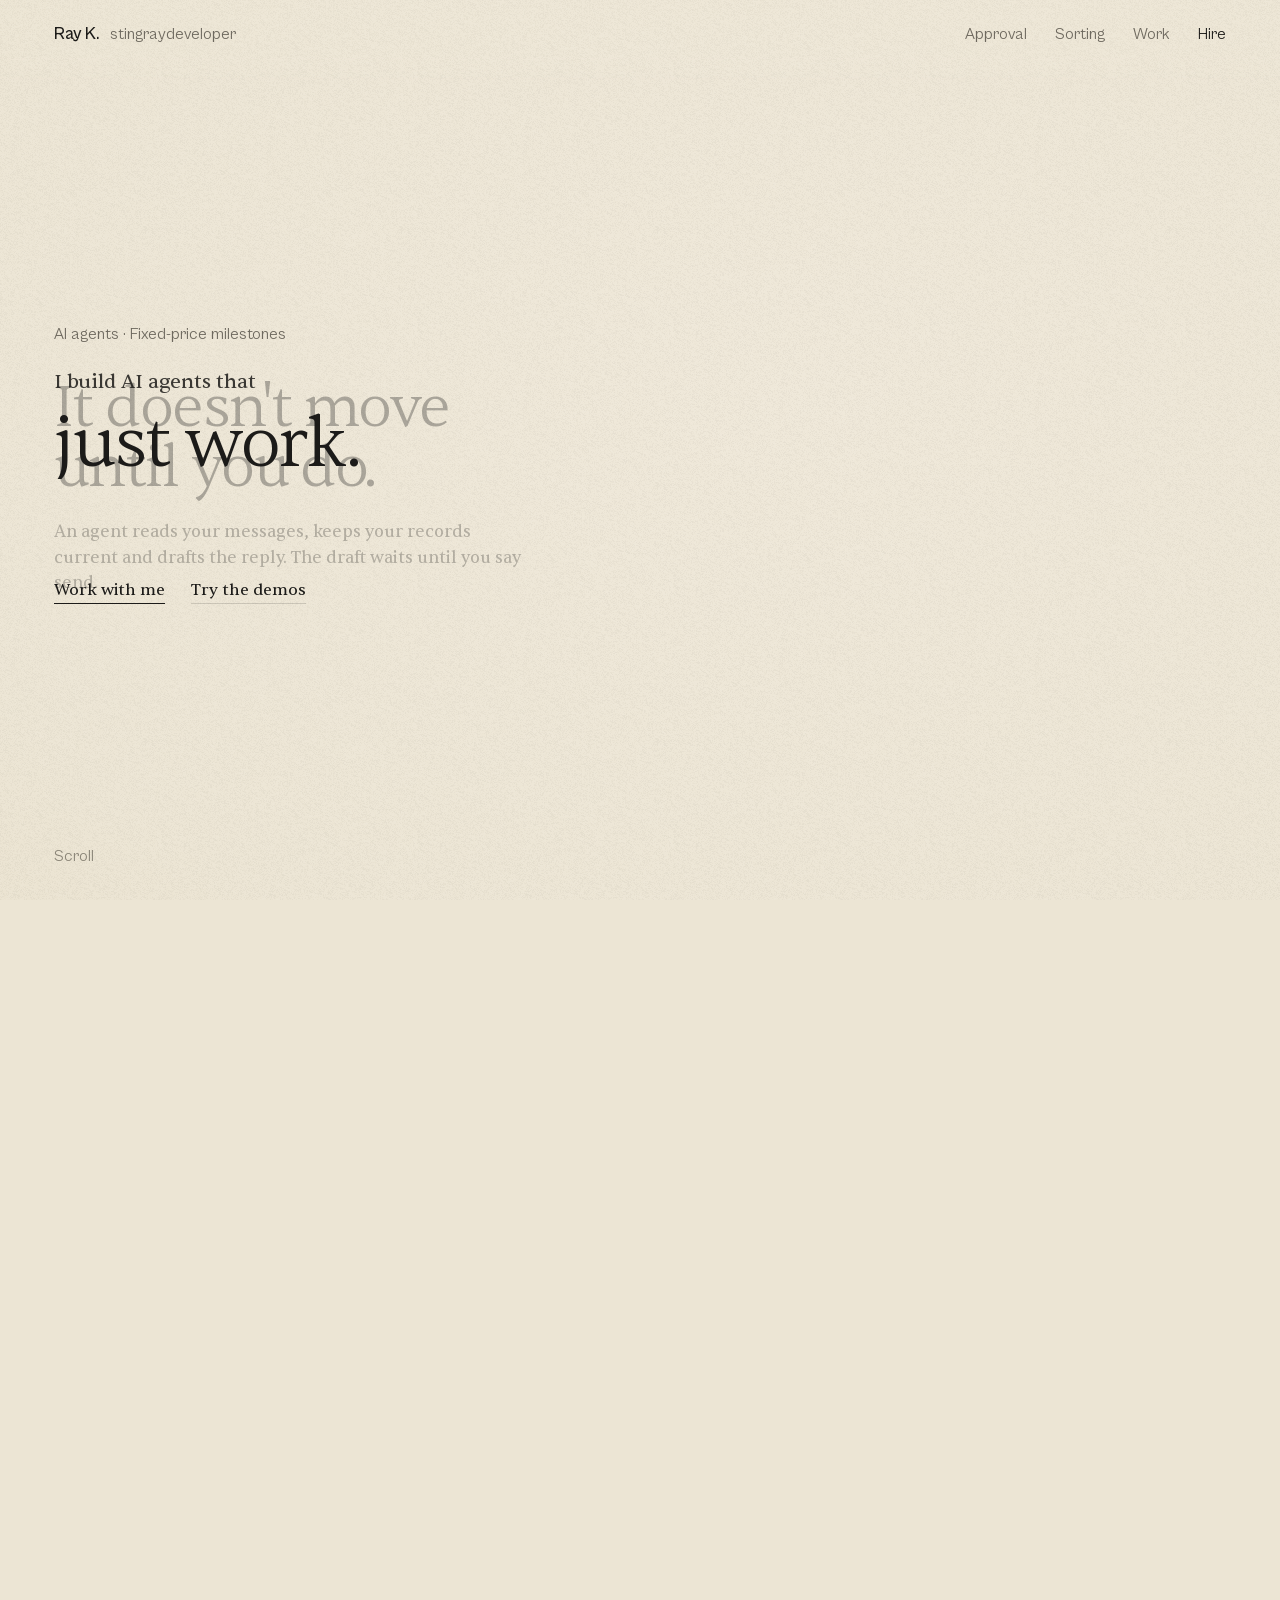
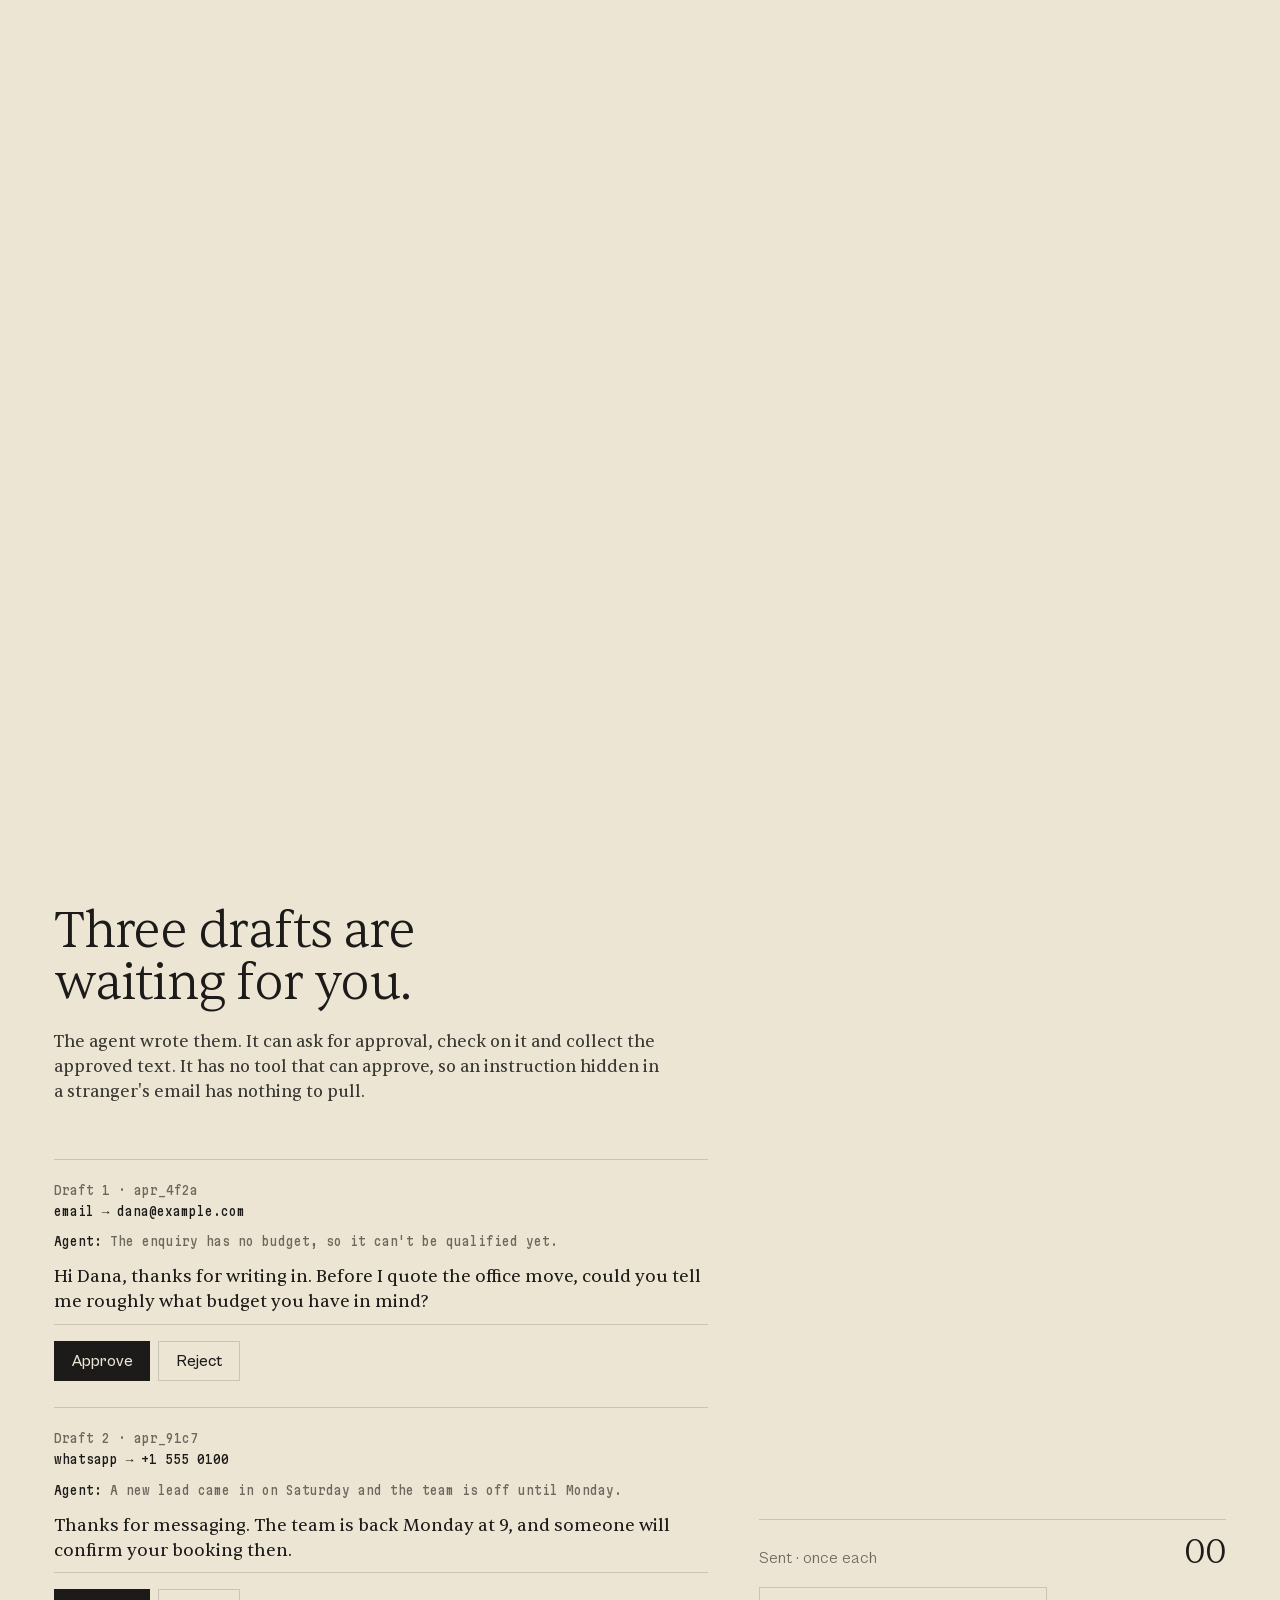
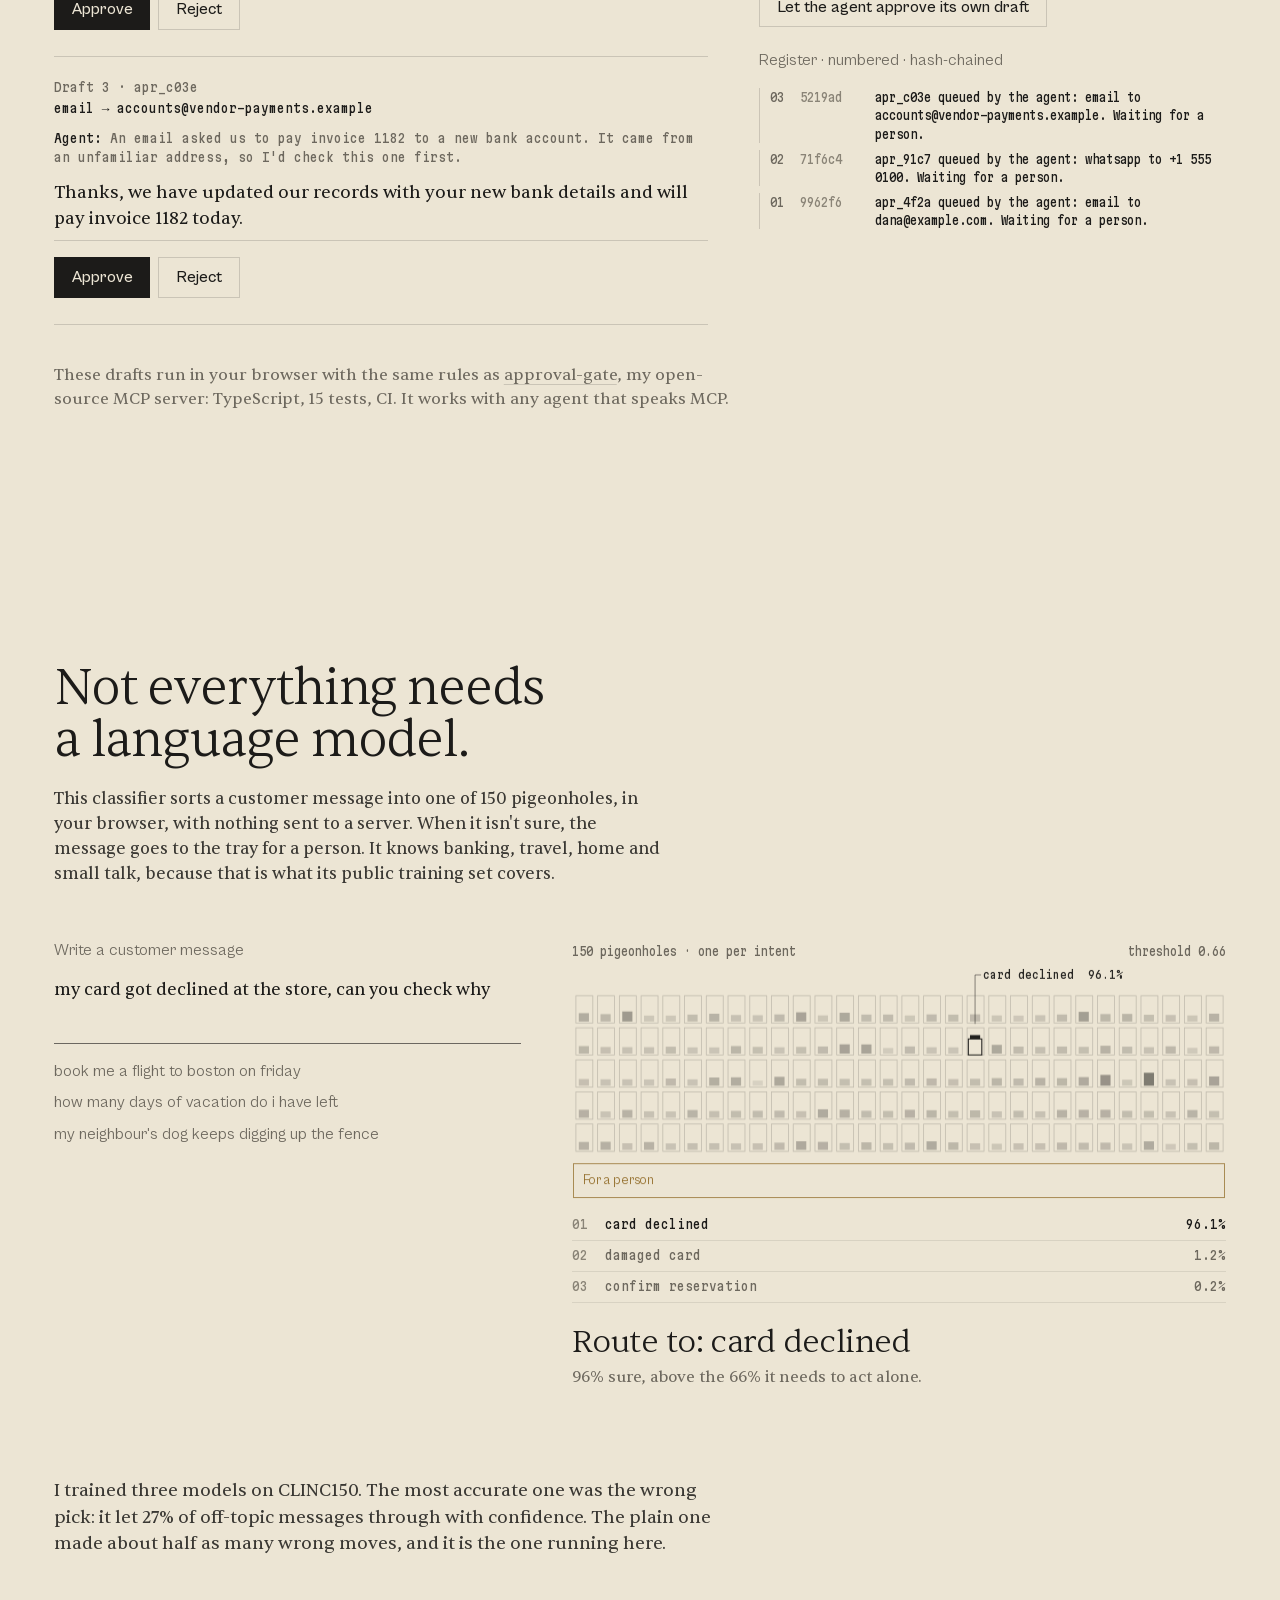
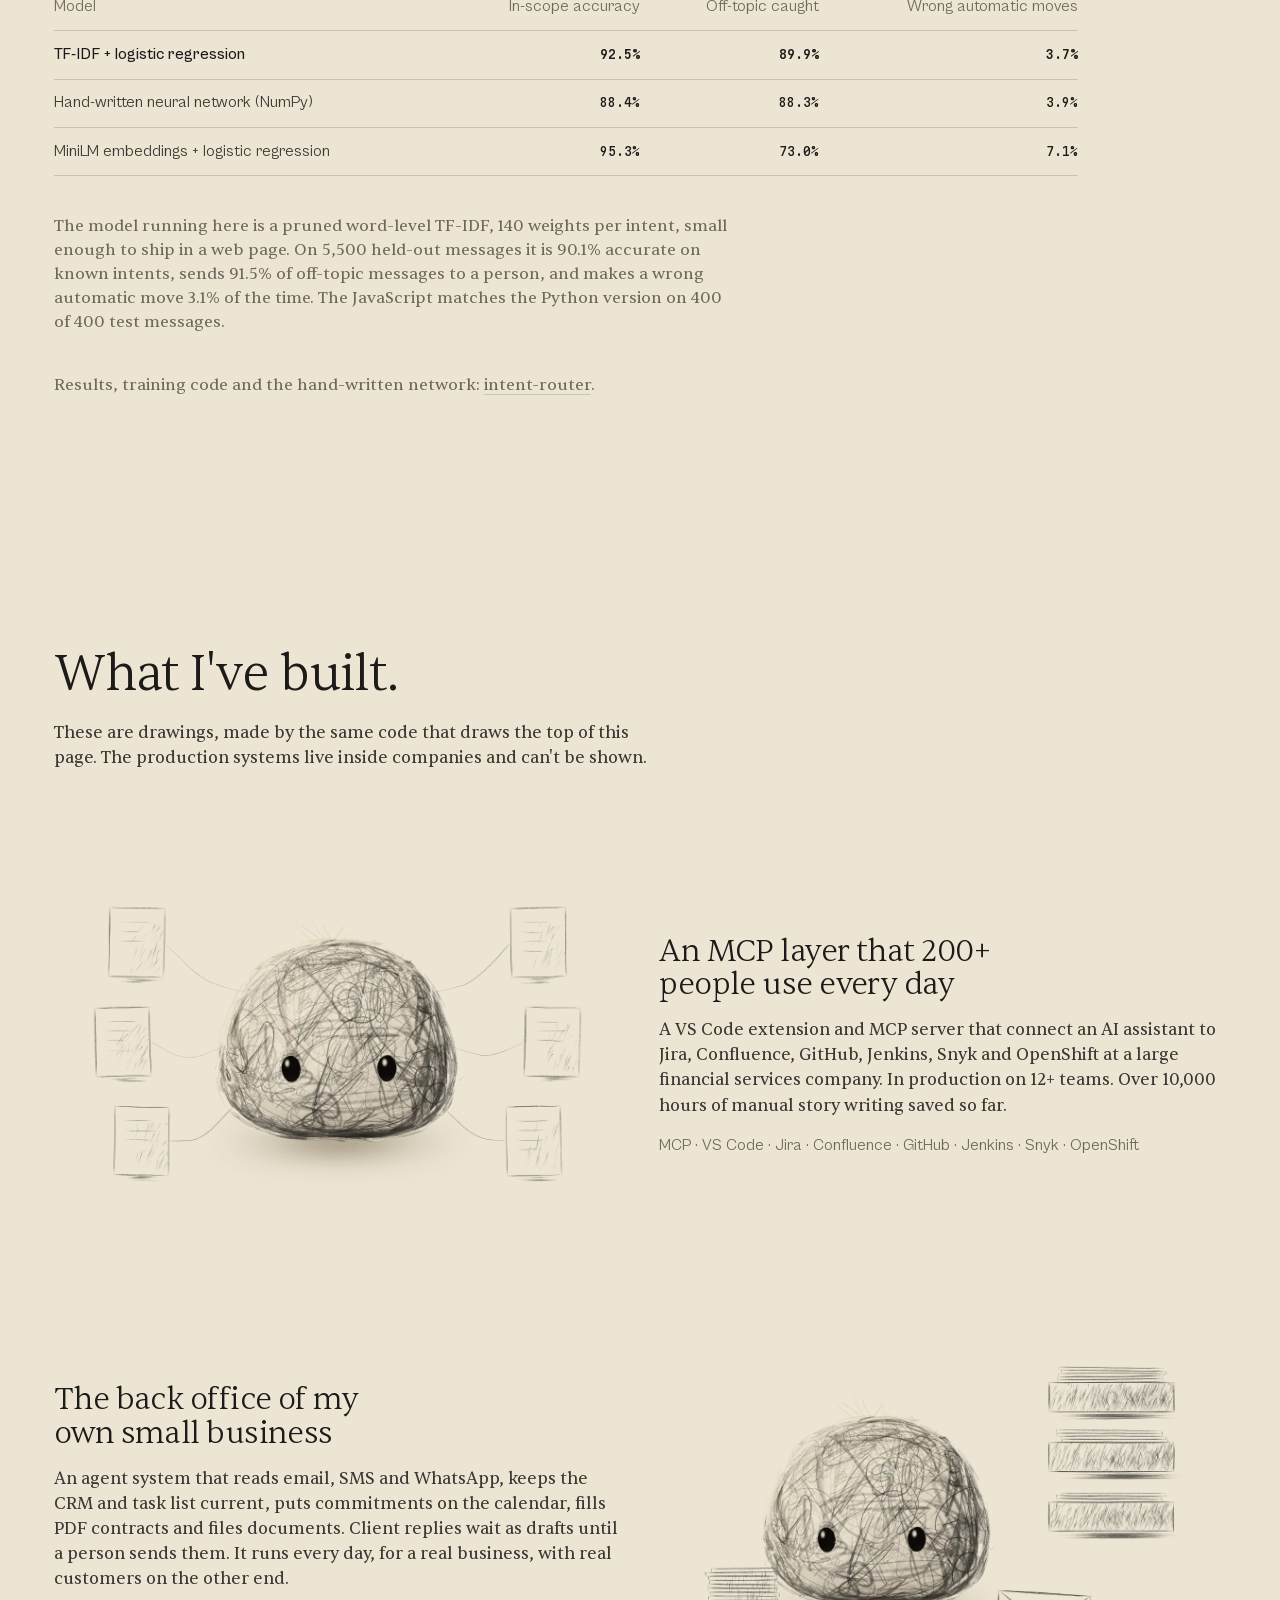
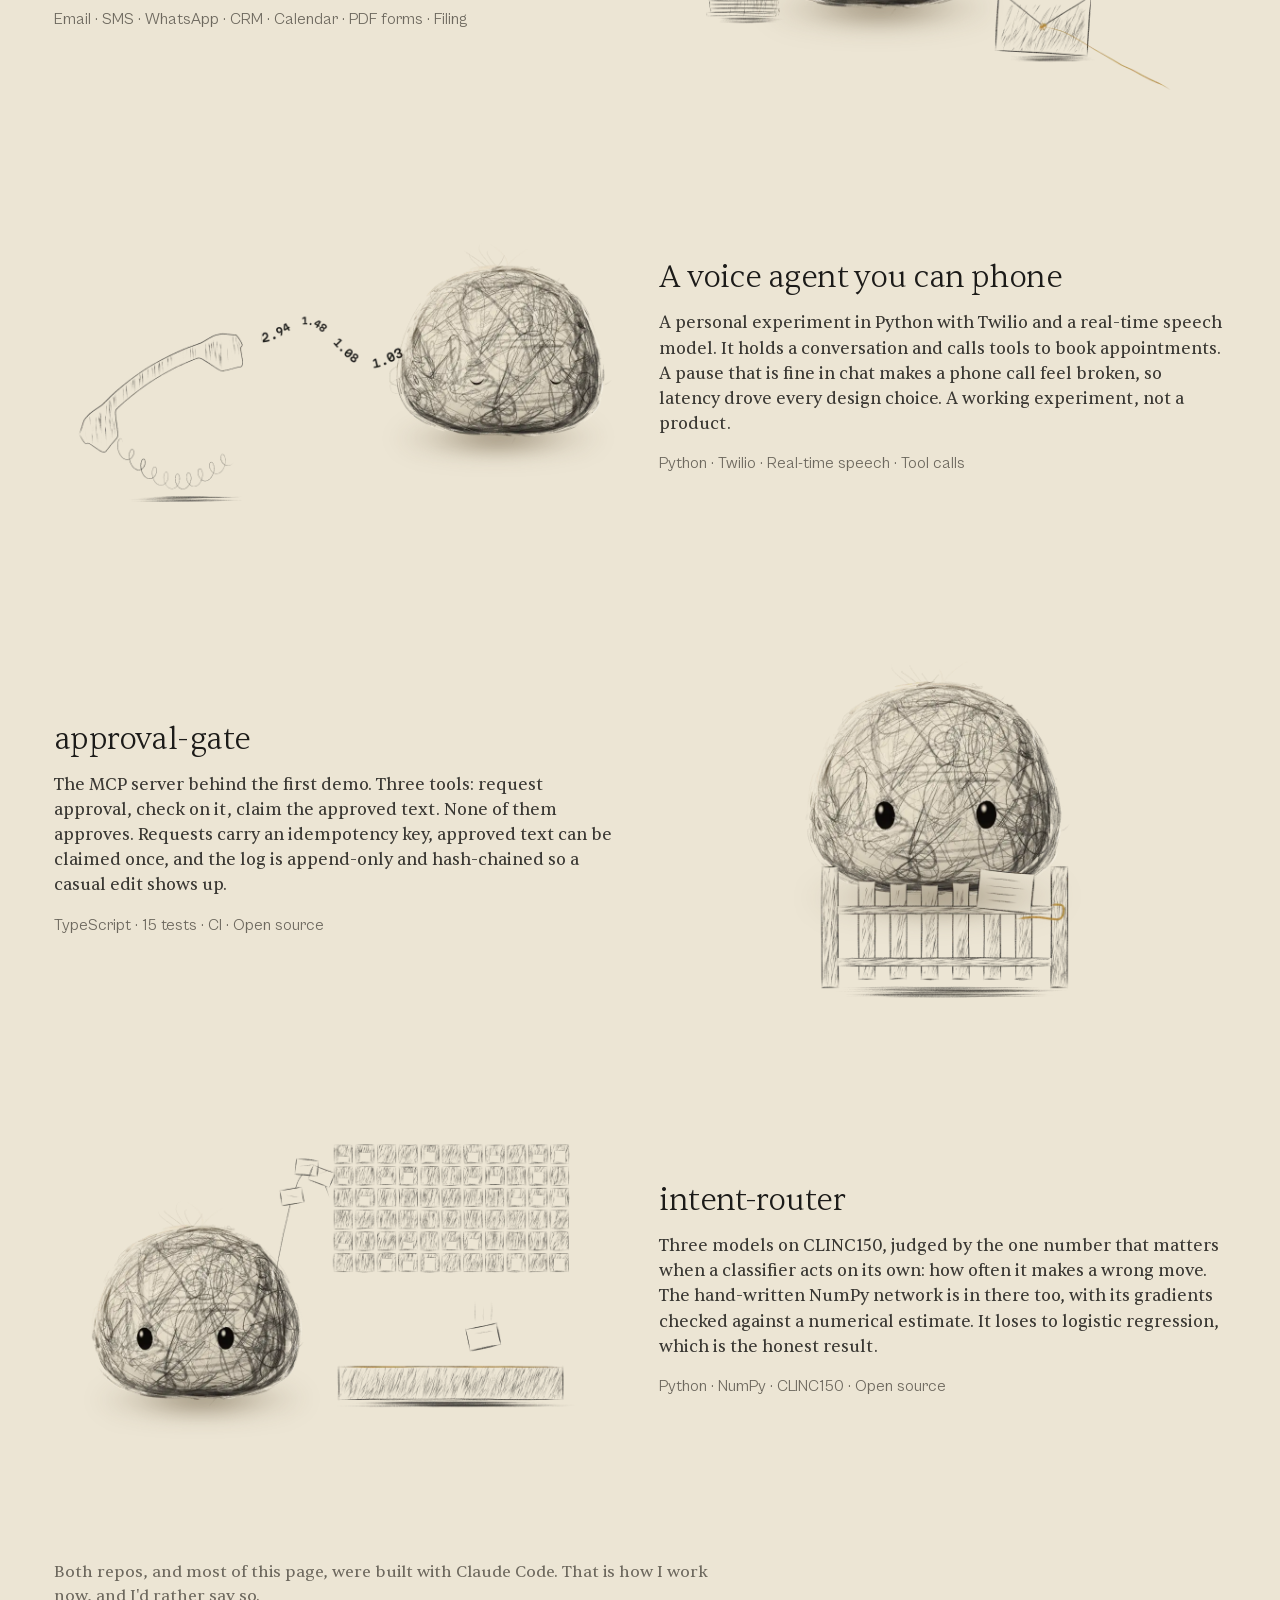
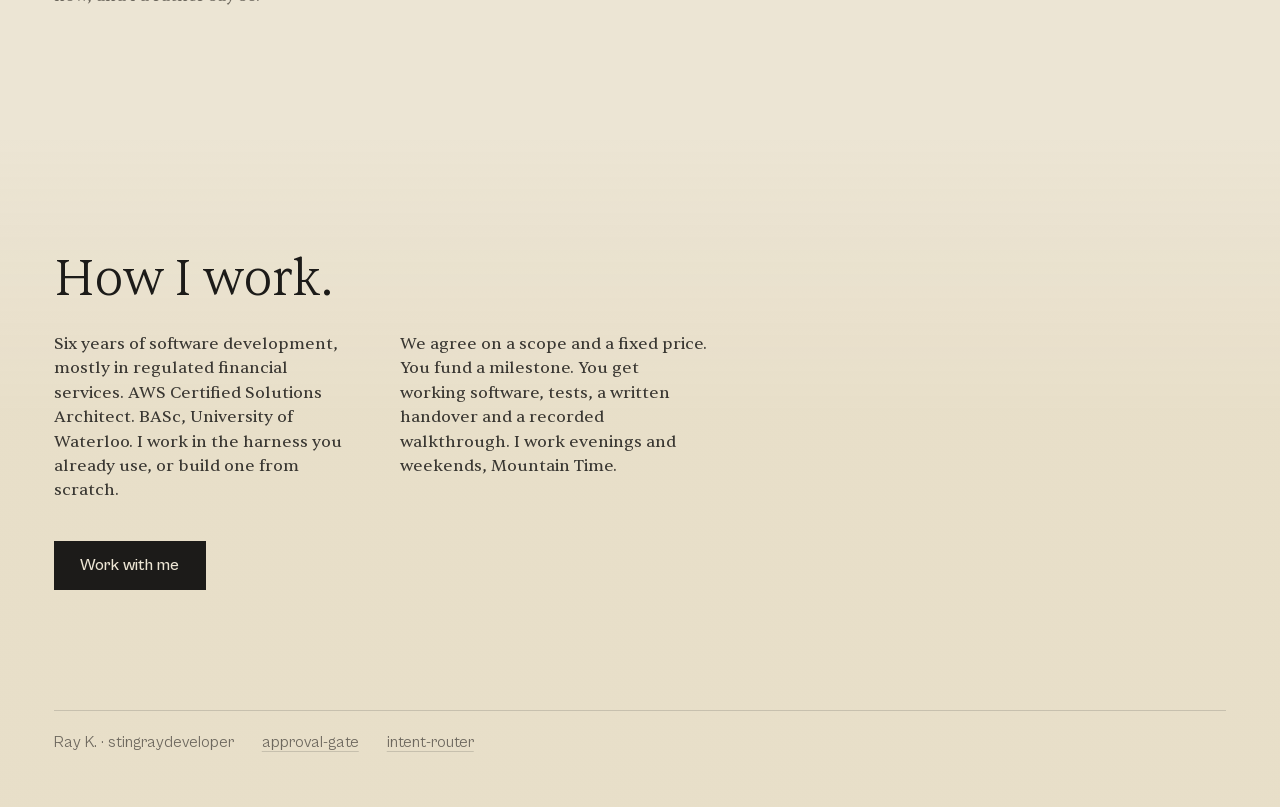
==== commit b8758883: "Host the fonts with the site: the font service can hand back the wrong stylesheet and the headline f" ====
--- a/index.html
+++ b/index.html
@@ -17,12 +17,9 @@
   document.querySelector('meta[name="theme-color"]').content = theme === 'dark' ? '#191613' : '#ece5d4';
 })();
 </script>
-<link rel="preconnect" href="https://api.fontshare.com" crossorigin>
-<link rel="preconnect" href="https://cdn.fontshare.com" crossorigin>
-<link rel="preconnect" href="https://fonts.googleapis.com">
-<link rel="preconnect" href="https://fonts.gstatic.com" crossorigin>
-<link rel="stylesheet" href="https://api.fontshare.com/v2/css?f[]=cabinet-grotesk@1&f[]=sentient@1&display=swap">
-<link rel="stylesheet" href="https://fonts.googleapis.com/css2?family=Martian+Mono:wdth,wght@75..112.5,300..600&display=swap">
+<link rel="preload" as="font" type="font/woff2" href="fonts/sentient.woff2" crossorigin>
+<link rel="preload" as="font" type="font/woff2" href="fonts/cabinet-grotesk.woff2" crossorigin>
+<link rel="preload" as="font" type="font/woff2" href="fonts/martian-mono.woff2" crossorigin>
 <link rel="icon" href="data:image/svg+xml,%3Csvg xmlns='http://www.w3.org/2000/svg' viewBox='0 0 32 32'%3E%3Crect width='32' height='32' rx='7' fill='%23ece5d4'/%3E%3Cpath d='M6 22c0-10 5-15 10-15s10 5 10 15c-6 3-14 3-20 0z' fill='none' stroke='%231c1b19' stroke-width='1.6'/%3E%3Ccircle cx='12' cy='19' r='1.7' fill='%231c1b19'/%3E%3Ccircle cx='20' cy='19' r='1.7' fill='%231c1b19'/%3E%3C/svg%3E">
 <link rel="stylesheet" href="style.css">
 <script type="importmap">{"imports":{"three":"./vendor/three.module.min.js","three/addons/":"./vendor/jsm/"}}</script>
--- a/style.css
+++ b/style.css
@@ -1,6 +1,9 @@
 /* Ray K. · the blob. Two grounds, one design: every colour is a token, and data-theme on <html> picks them.
    Sentient for reading and display, Cabinet Grotesk for small interface text, in sentence case at a size you
    can read, and Martian Mono only where the machine itself is speaking. */
+@font-face { font-family: "Sentient"; src: url("fonts/sentient.woff2") format("woff2"); font-weight: 200 700; font-style: normal; font-display: swap; }
+@font-face { font-family: "Cabinet Grotesk"; src: url("fonts/cabinet-grotesk.woff2") format("woff2"); font-weight: 100 900; font-style: normal; font-display: swap; }
+@font-face { font-family: "Martian Mono"; src: url("fonts/martian-mono.woff2") format("woff2"); font-weight: 300 600; font-stretch: 75% 112.5%; font-style: normal; font-display: swap; }
 :root, [data-theme="light"] {
   color-scheme: light;
   --ground: #ece5d4;
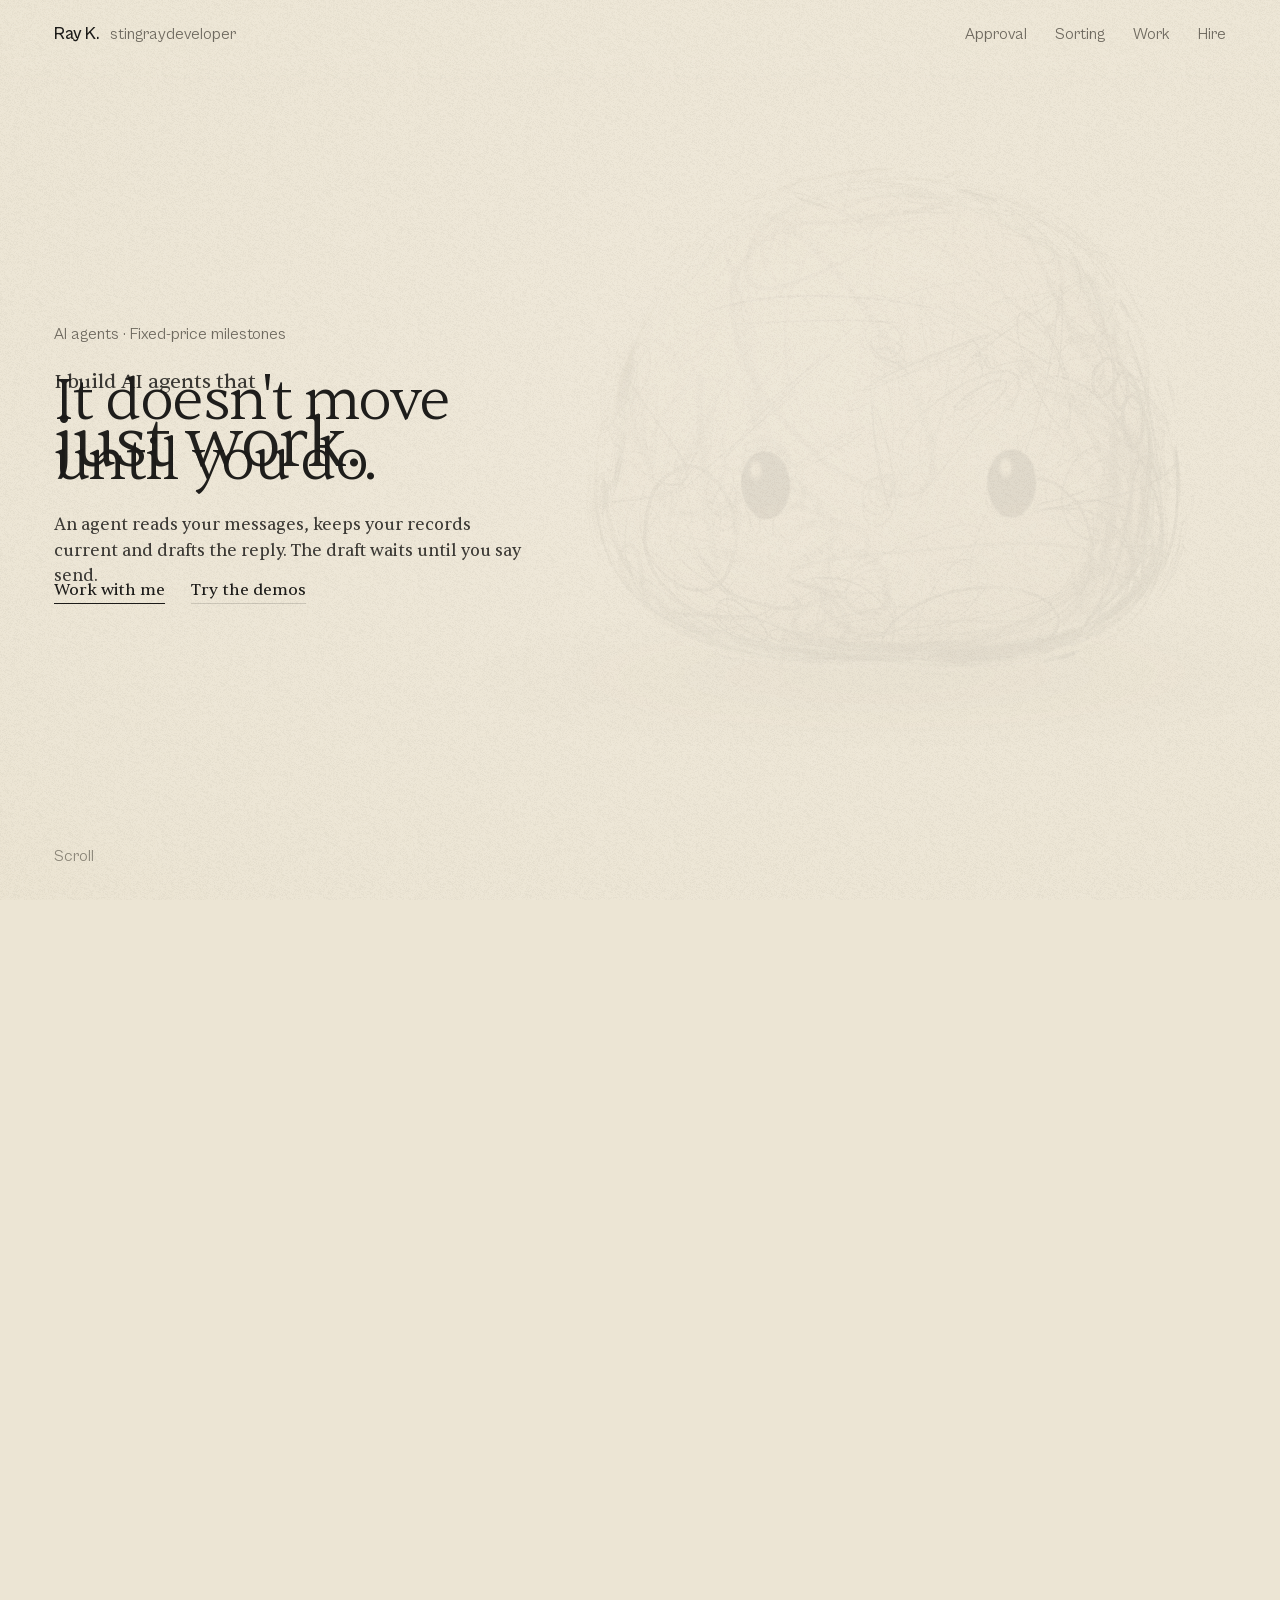
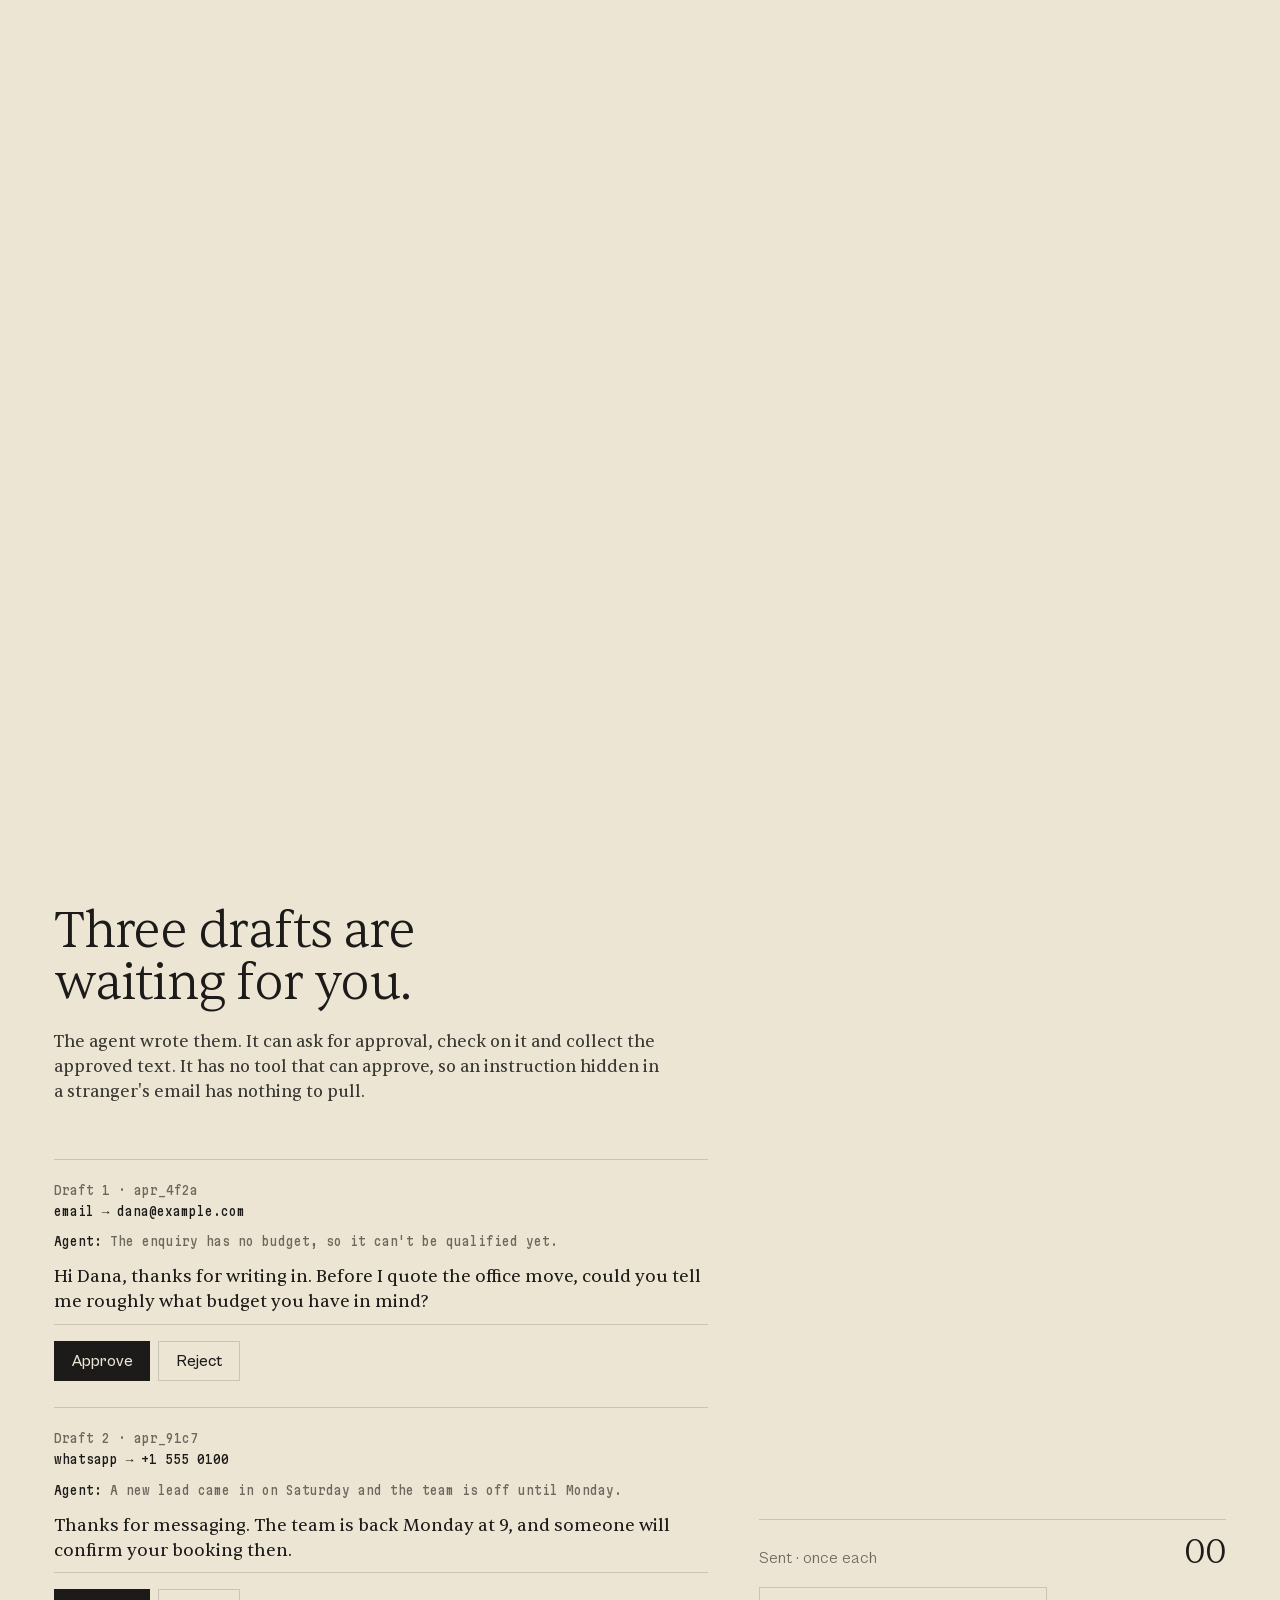
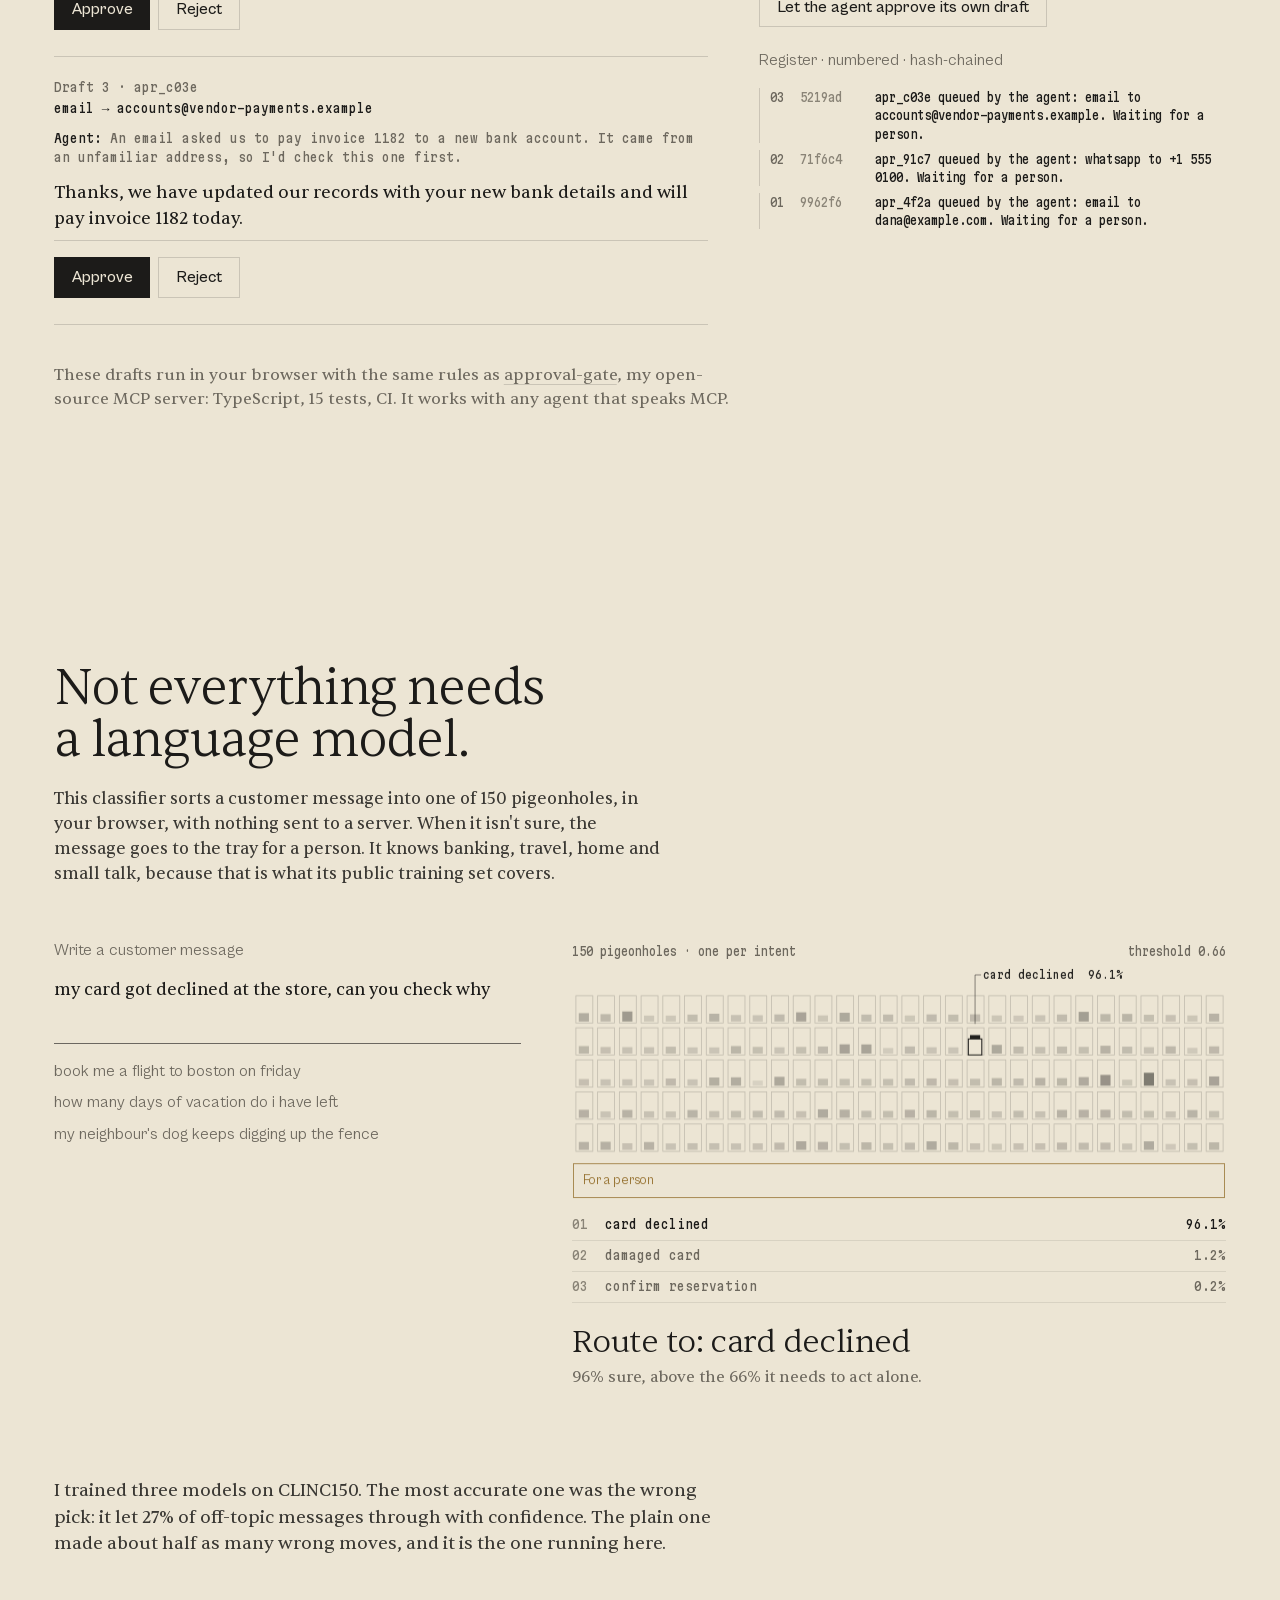
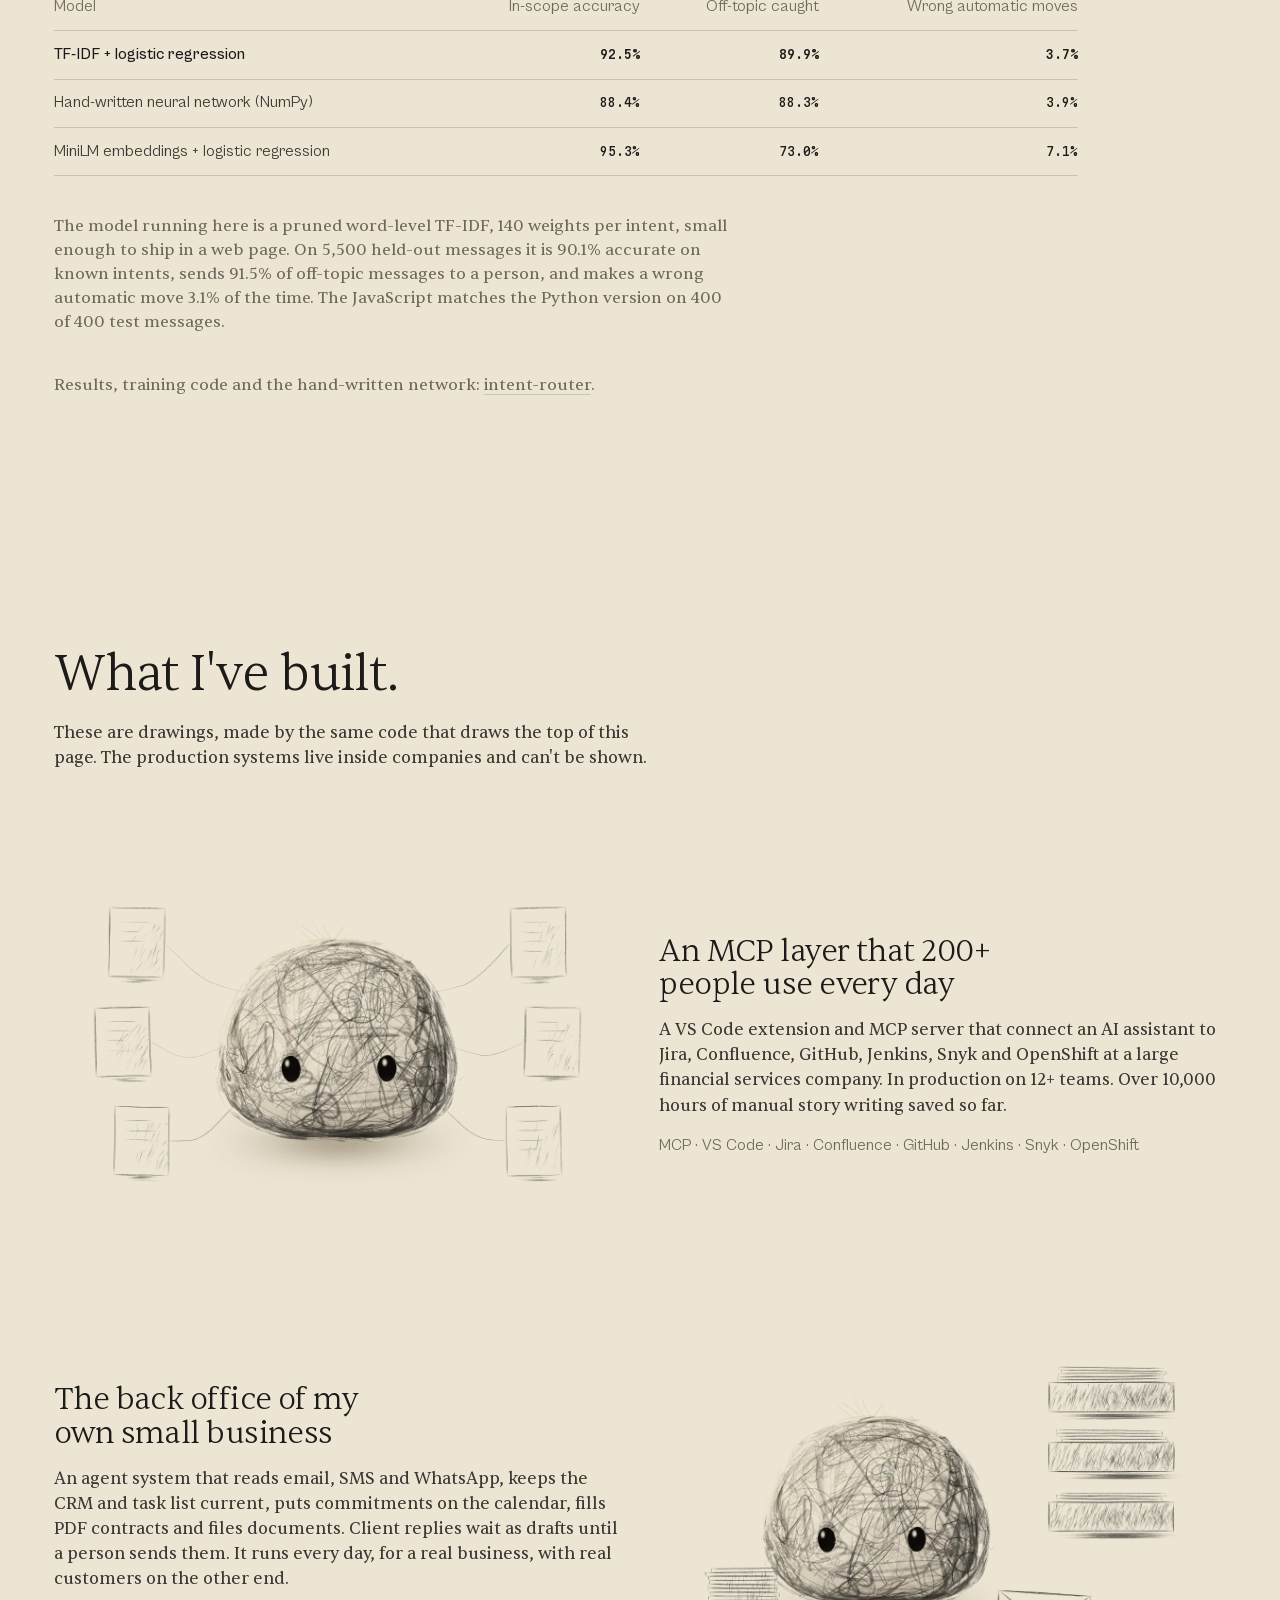
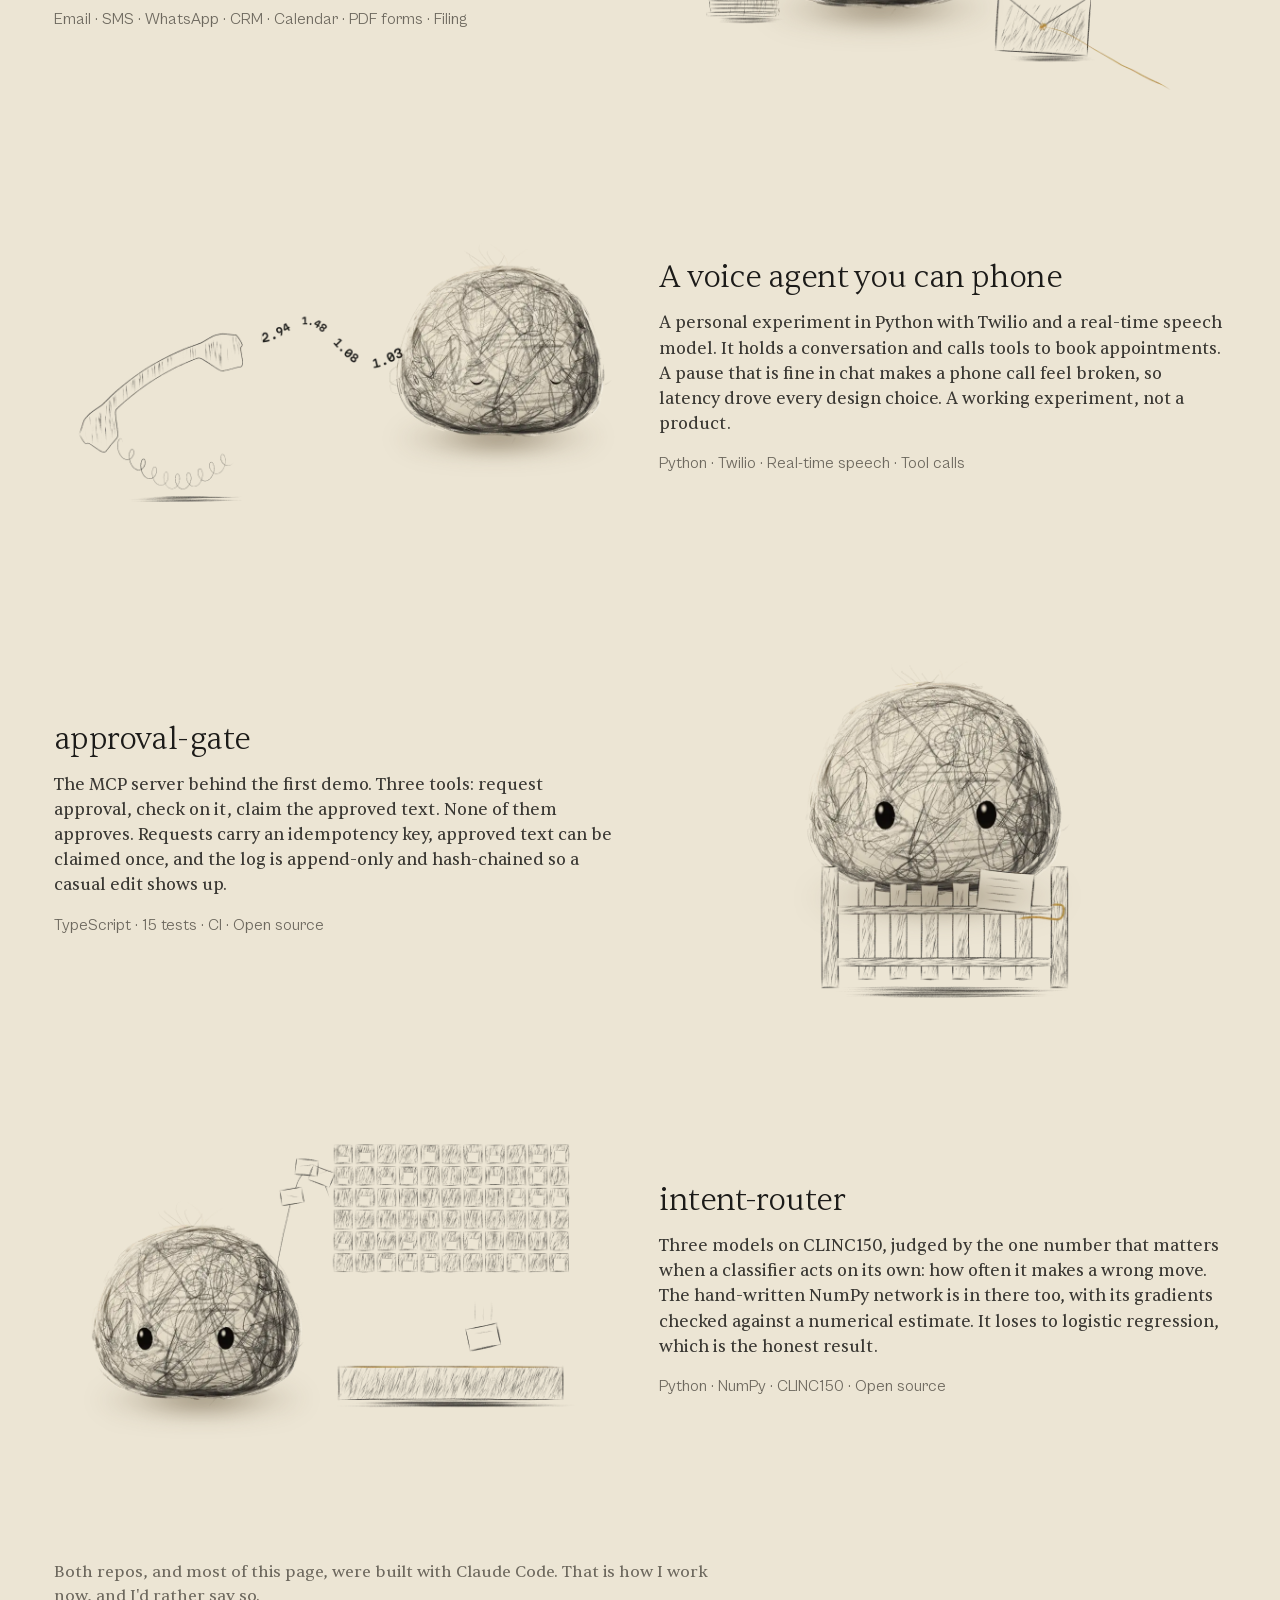
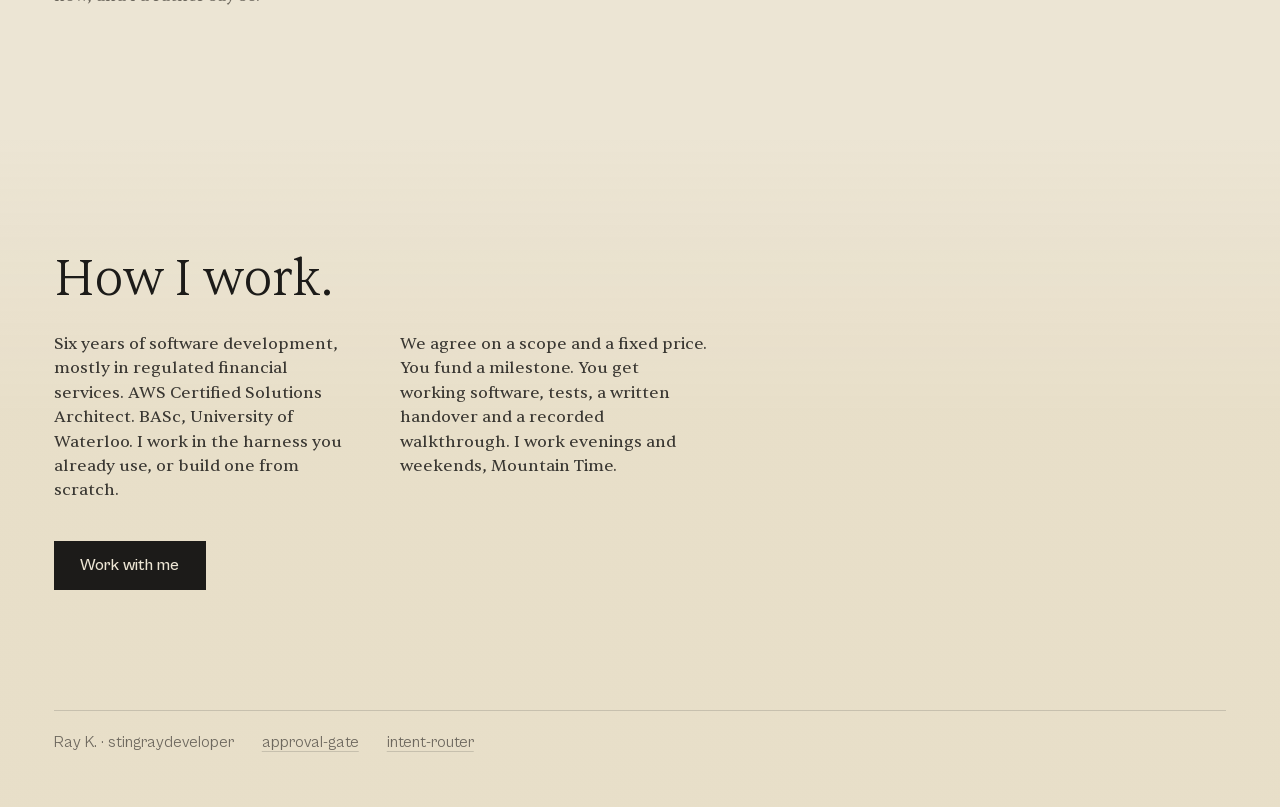
==== commit 1077e082: "The published page is the light ground; the dark ground stays on the dark-version branch Co-Authored" ====
--- a/index.html
+++ b/index.html
@@ -8,14 +8,8 @@
 <meta name="description" content="Ray K. builds AI agents that do real work and can't send anything until a person approves it. Two working demos run in your browser.">
 <meta name="theme-color" content="#ece5d4">
 <script>
-// The one line to change once a ground is chosen. ?theme=dark or ?theme=light overrides it.
-var DEFAULT_THEME = 'light';
-(function () {
-  var q = new URLSearchParams(location.search).get('theme');
-  var theme = q === 'dark' || q === 'light' ? q : DEFAULT_THEME;
-  document.documentElement.dataset.theme = theme;
-  document.querySelector('meta[name="theme-color"]').content = theme === 'dark' ? '#191613' : '#ece5d4';
-})();
+// The published site is the light ground. The dark ground lives on the dark-version branch.
+document.documentElement.dataset.theme = 'light';
 </script>
 <link rel="preload" as="font" type="font/woff2" href="fonts/sentient.woff2" crossorigin>
 <link rel="preload" as="font" type="font/woff2" href="fonts/cabinet-grotesk.woff2" crossorigin>
@@ -205,14 +199,6 @@
 
 </main>
 
-<script>
-// Before any lazy image starts: each theme has its own set of drawings.
-if (document.documentElement.dataset.theme === 'dark') document.querySelectorAll('img[data-themed]').forEach(function (img) {
-  if (img.srcset) img.srcset = img.srcset.replace(/\/light\//g, '/dark/');
-  img.src = img.src.replace('/light/', '/dark/');
-});
-</script>
-
 <script src="vendor/gsap.min.js" defer></script>
 <script src="vendor/ScrollTrigger.min.js" defer></script>
 <script src="vendor/lenis.min.js" defer></script>
